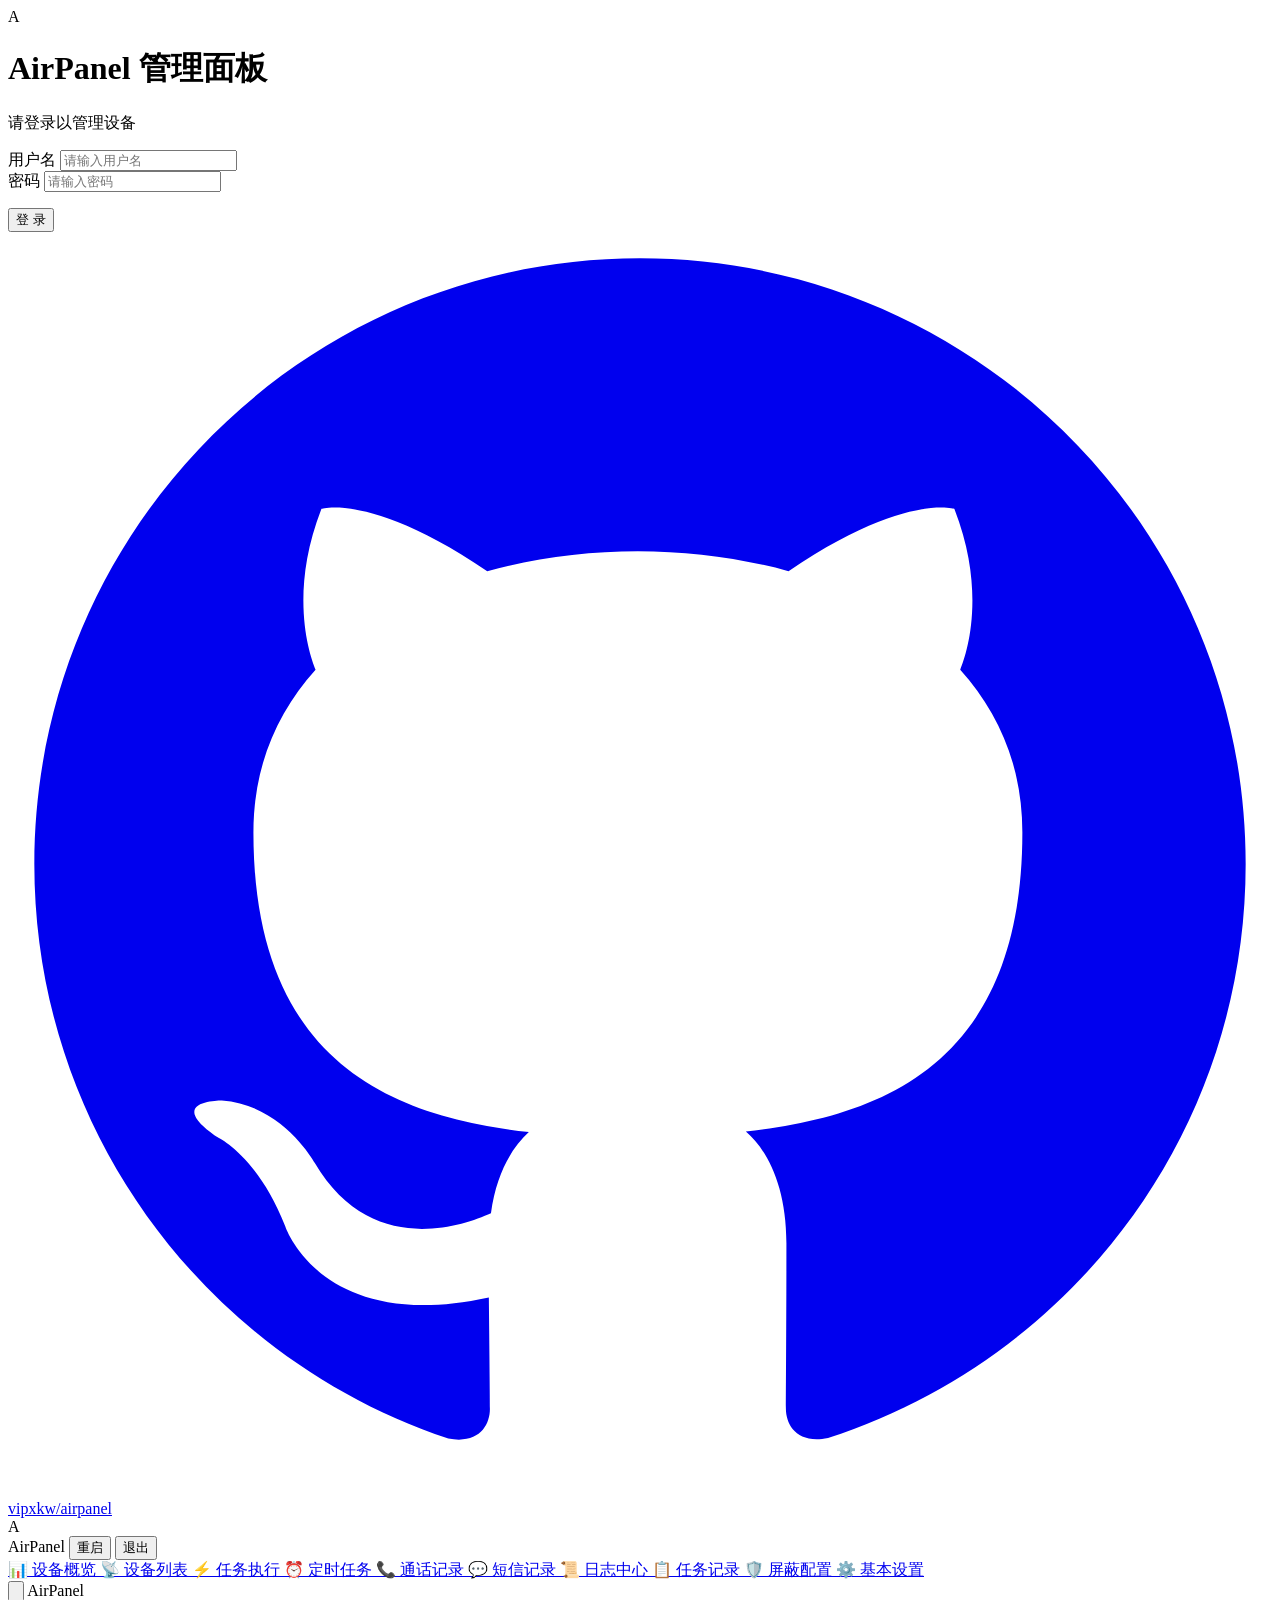
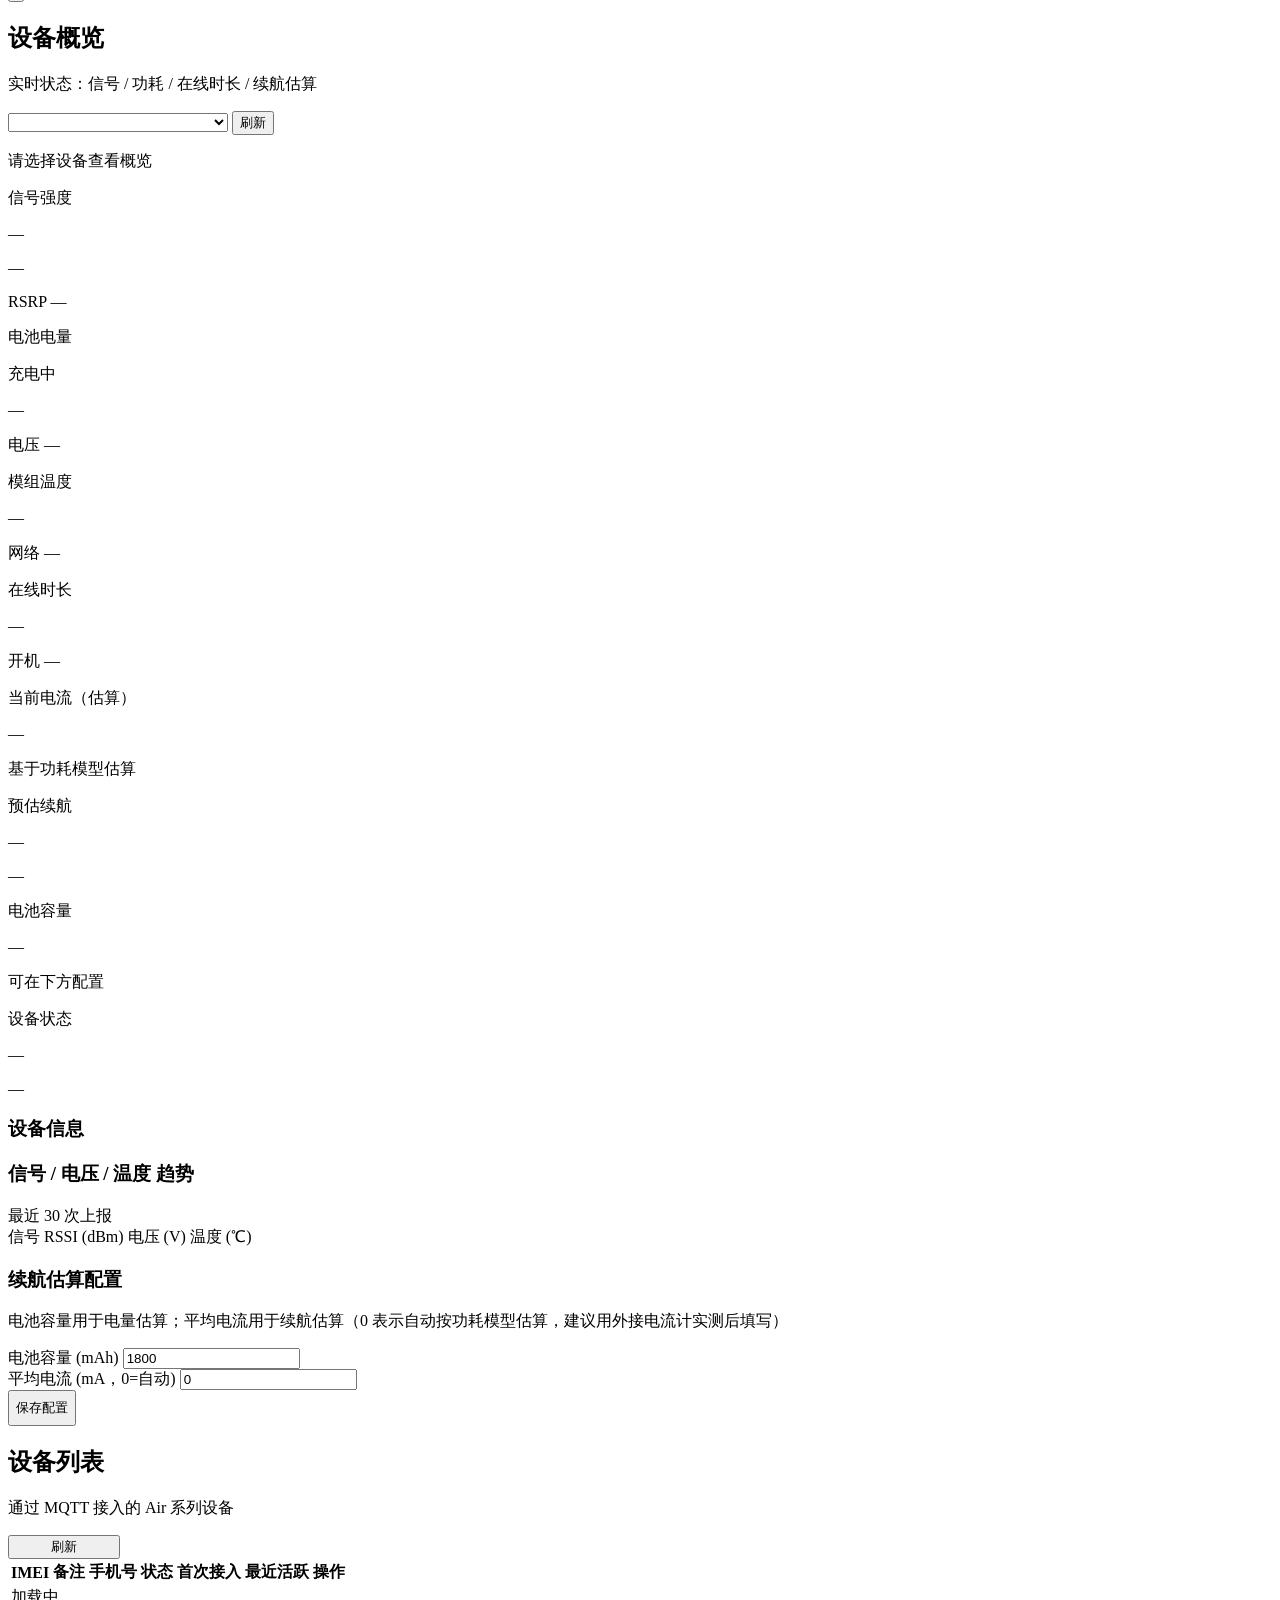
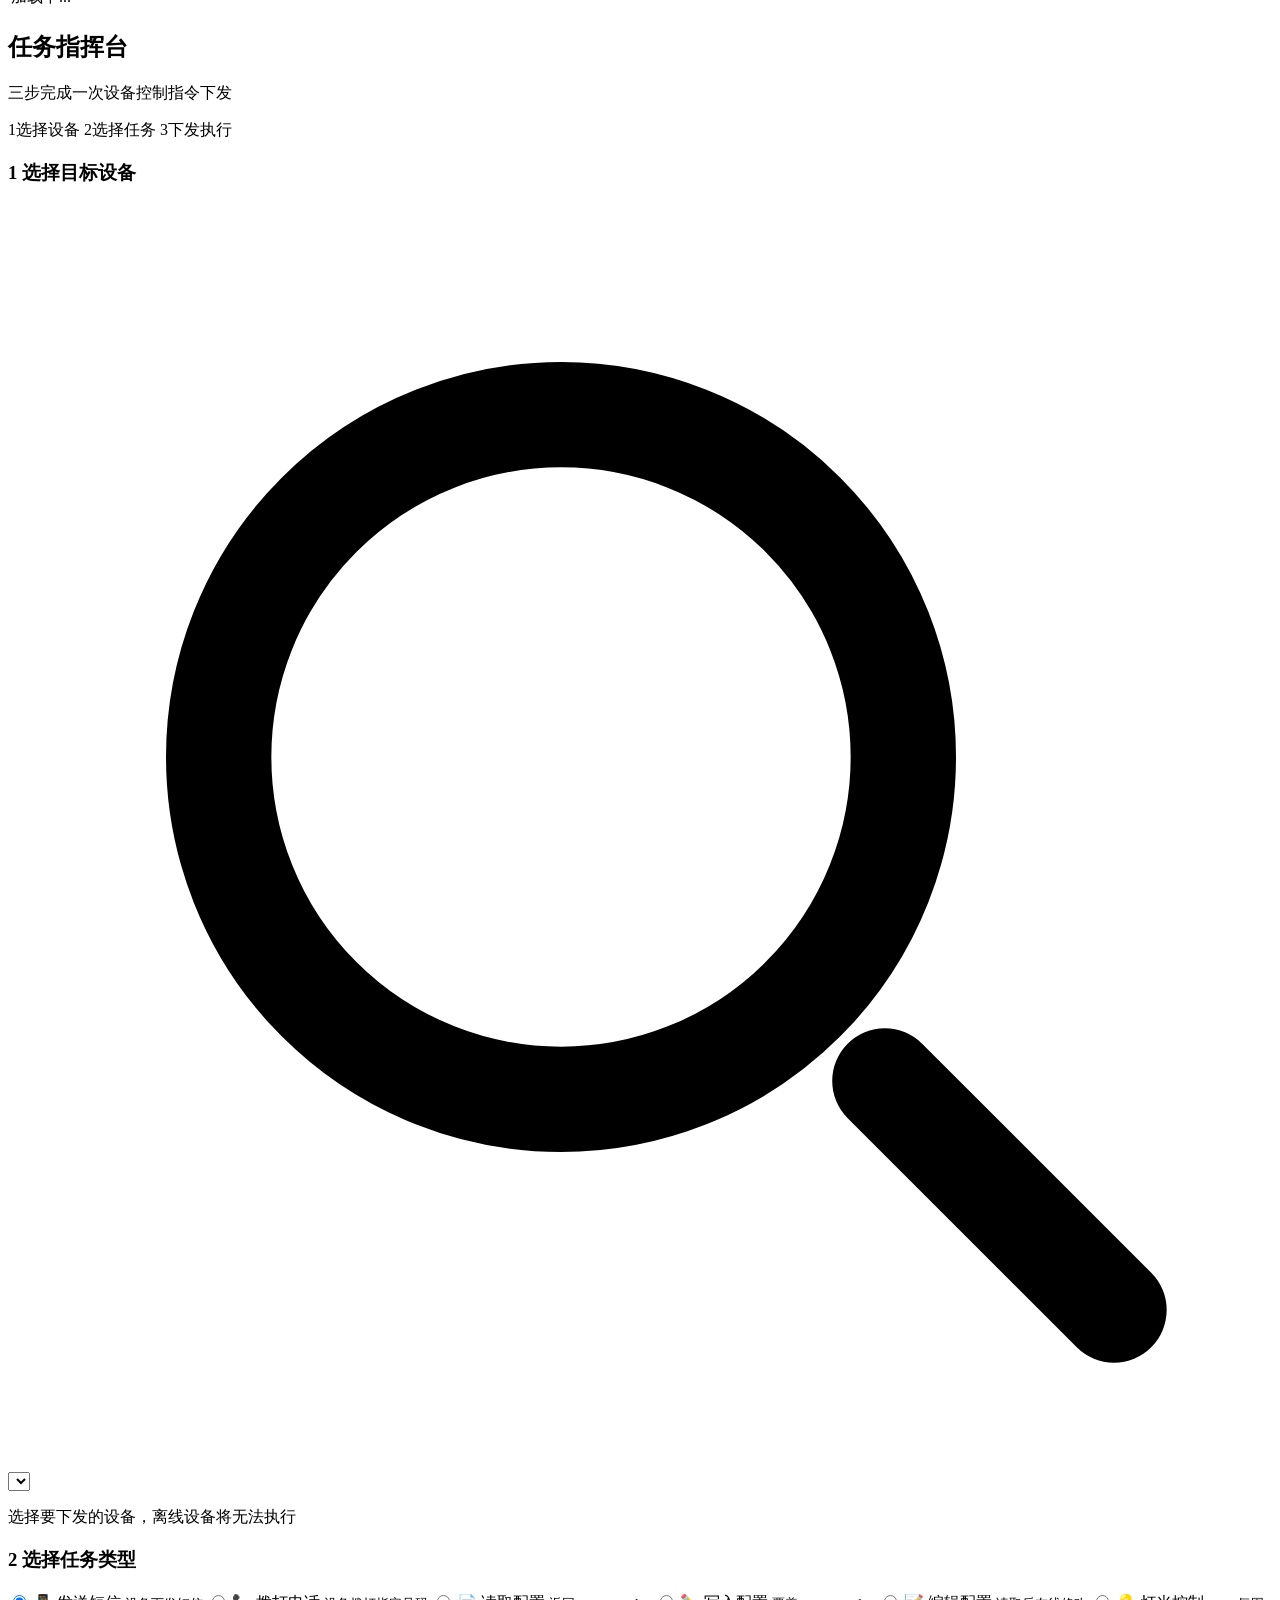
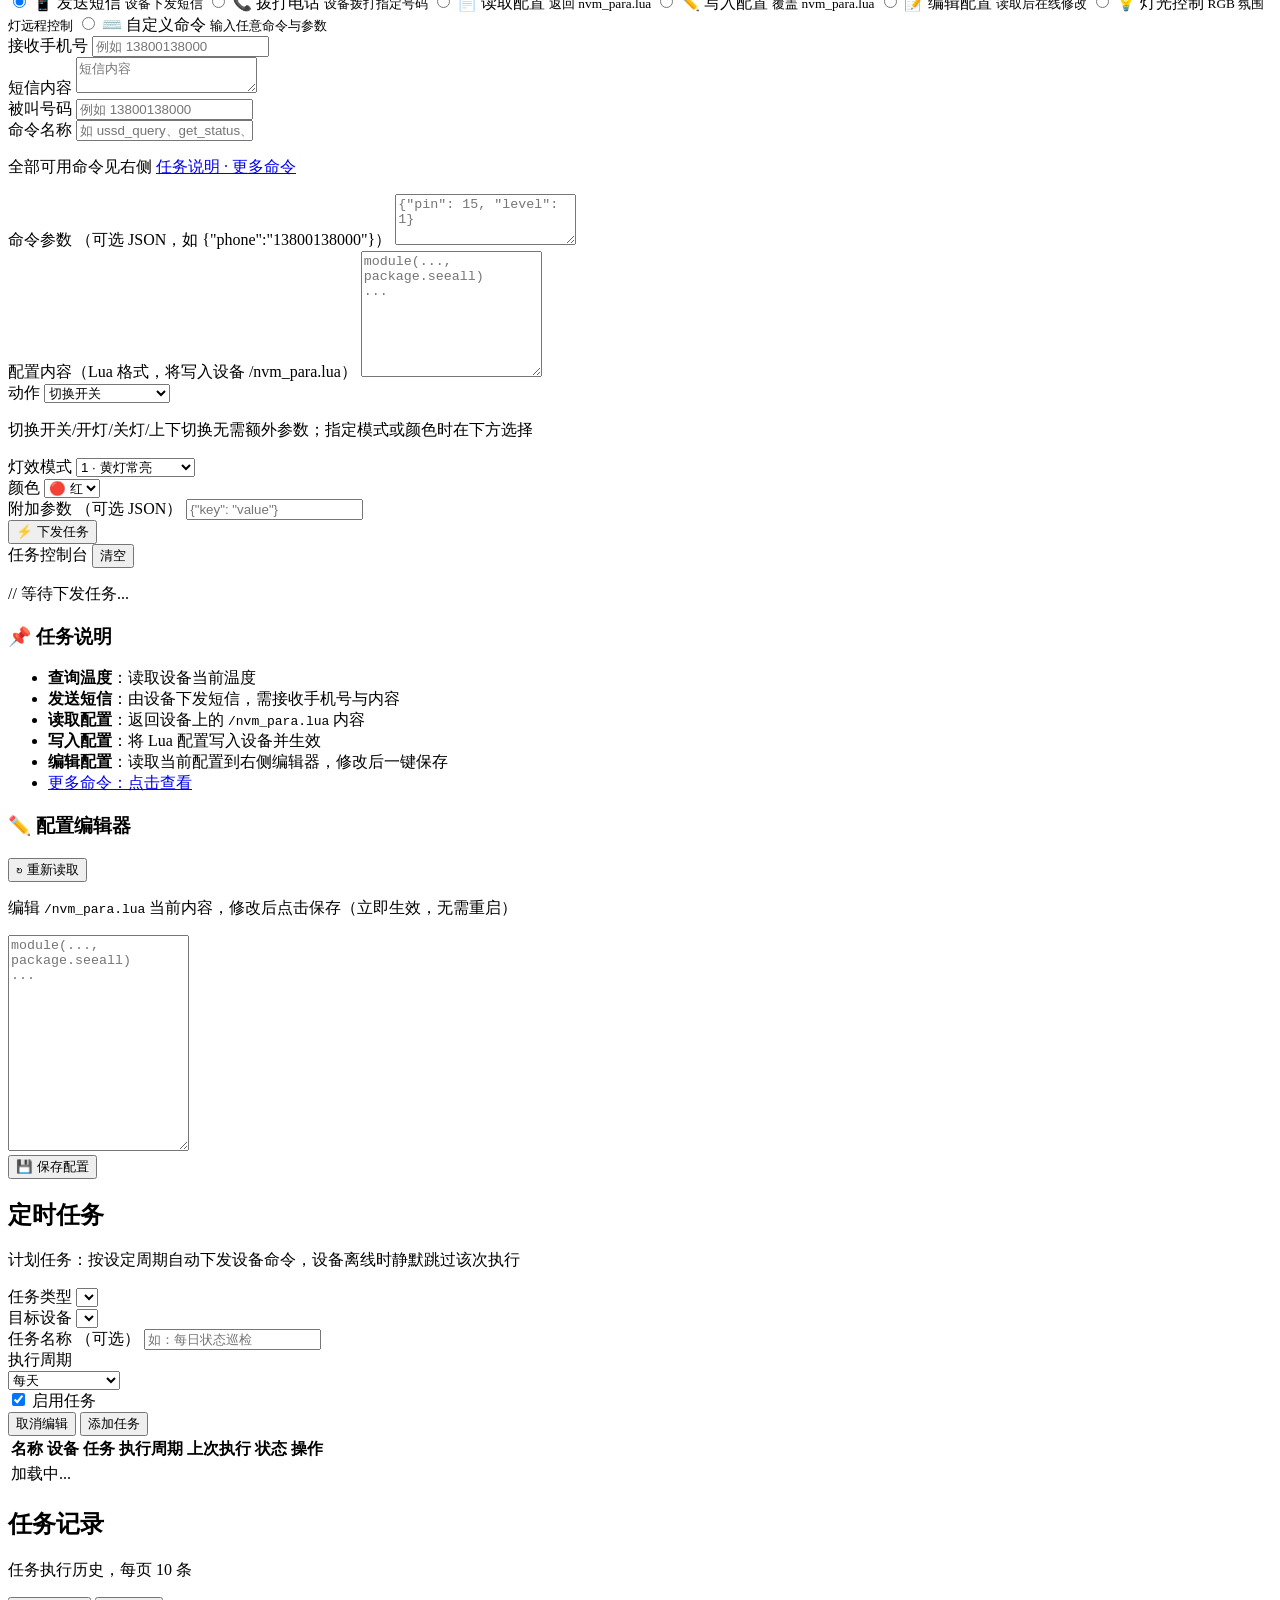
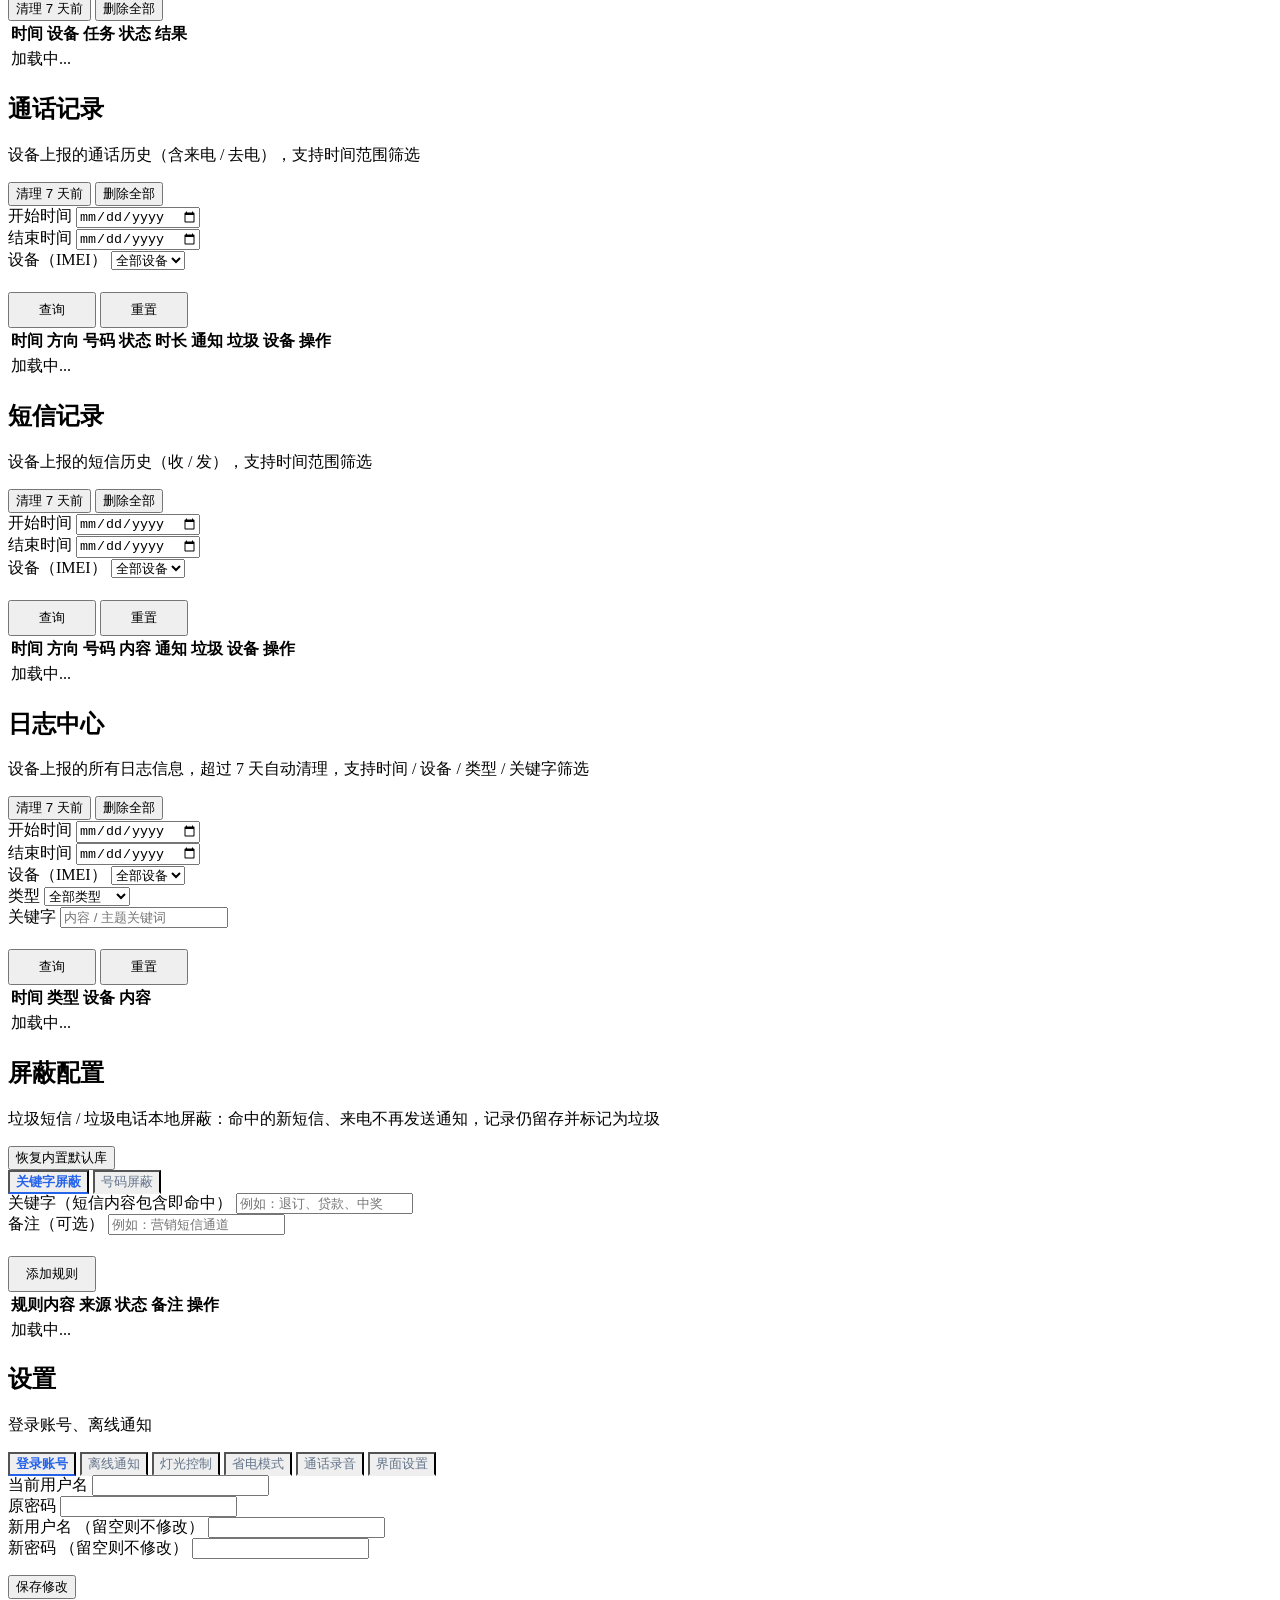
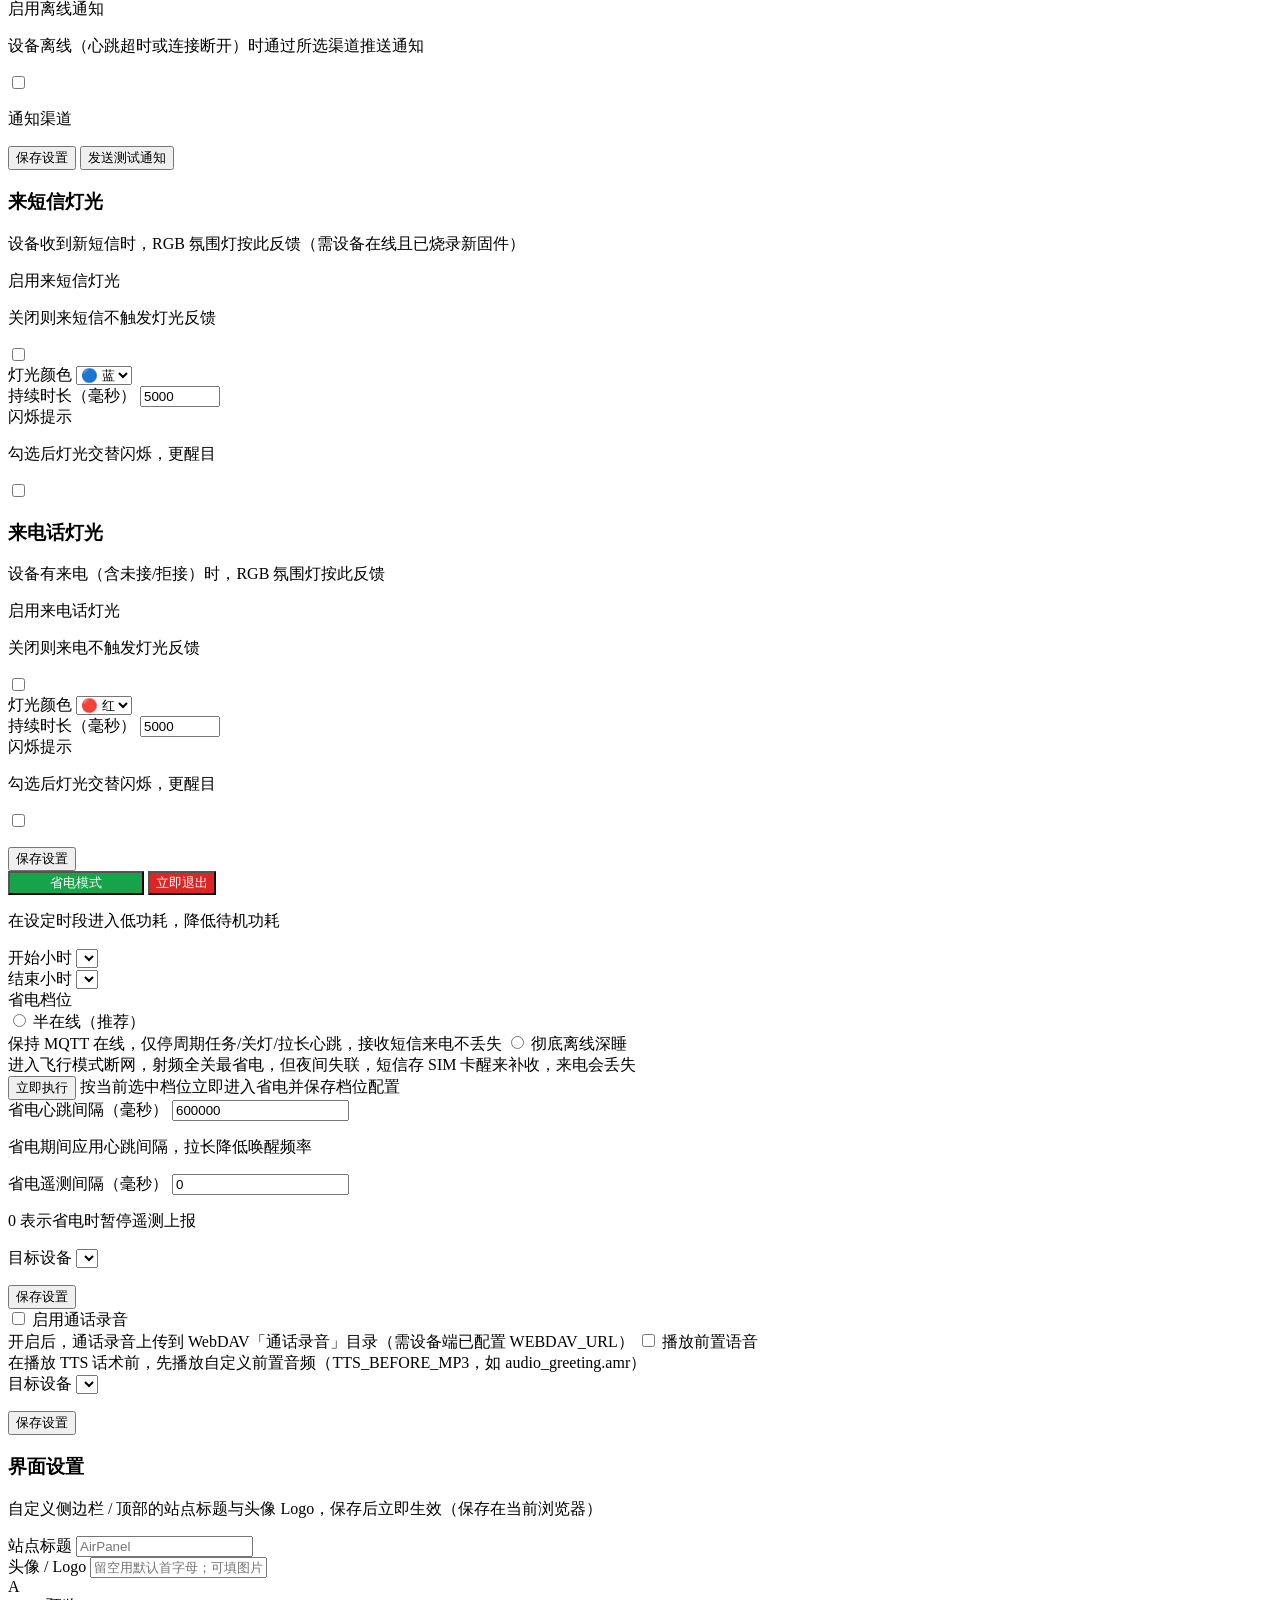
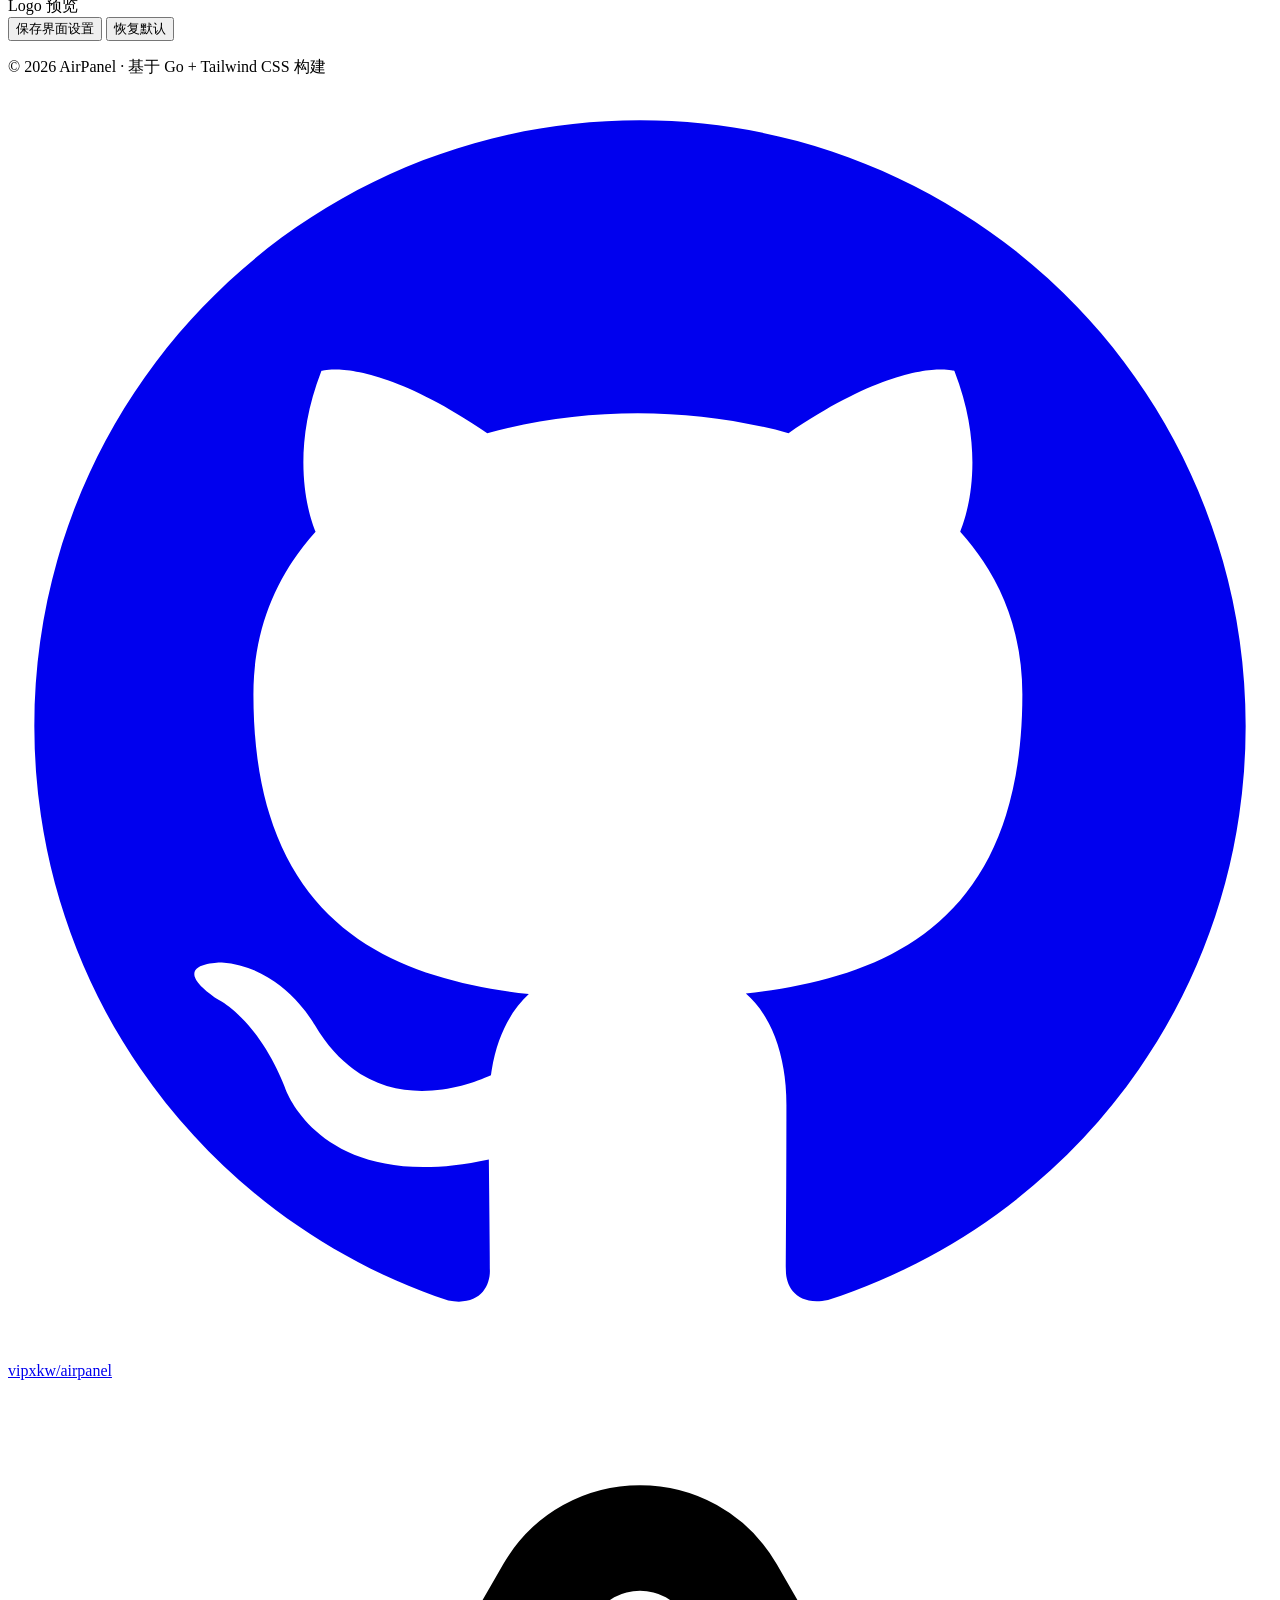
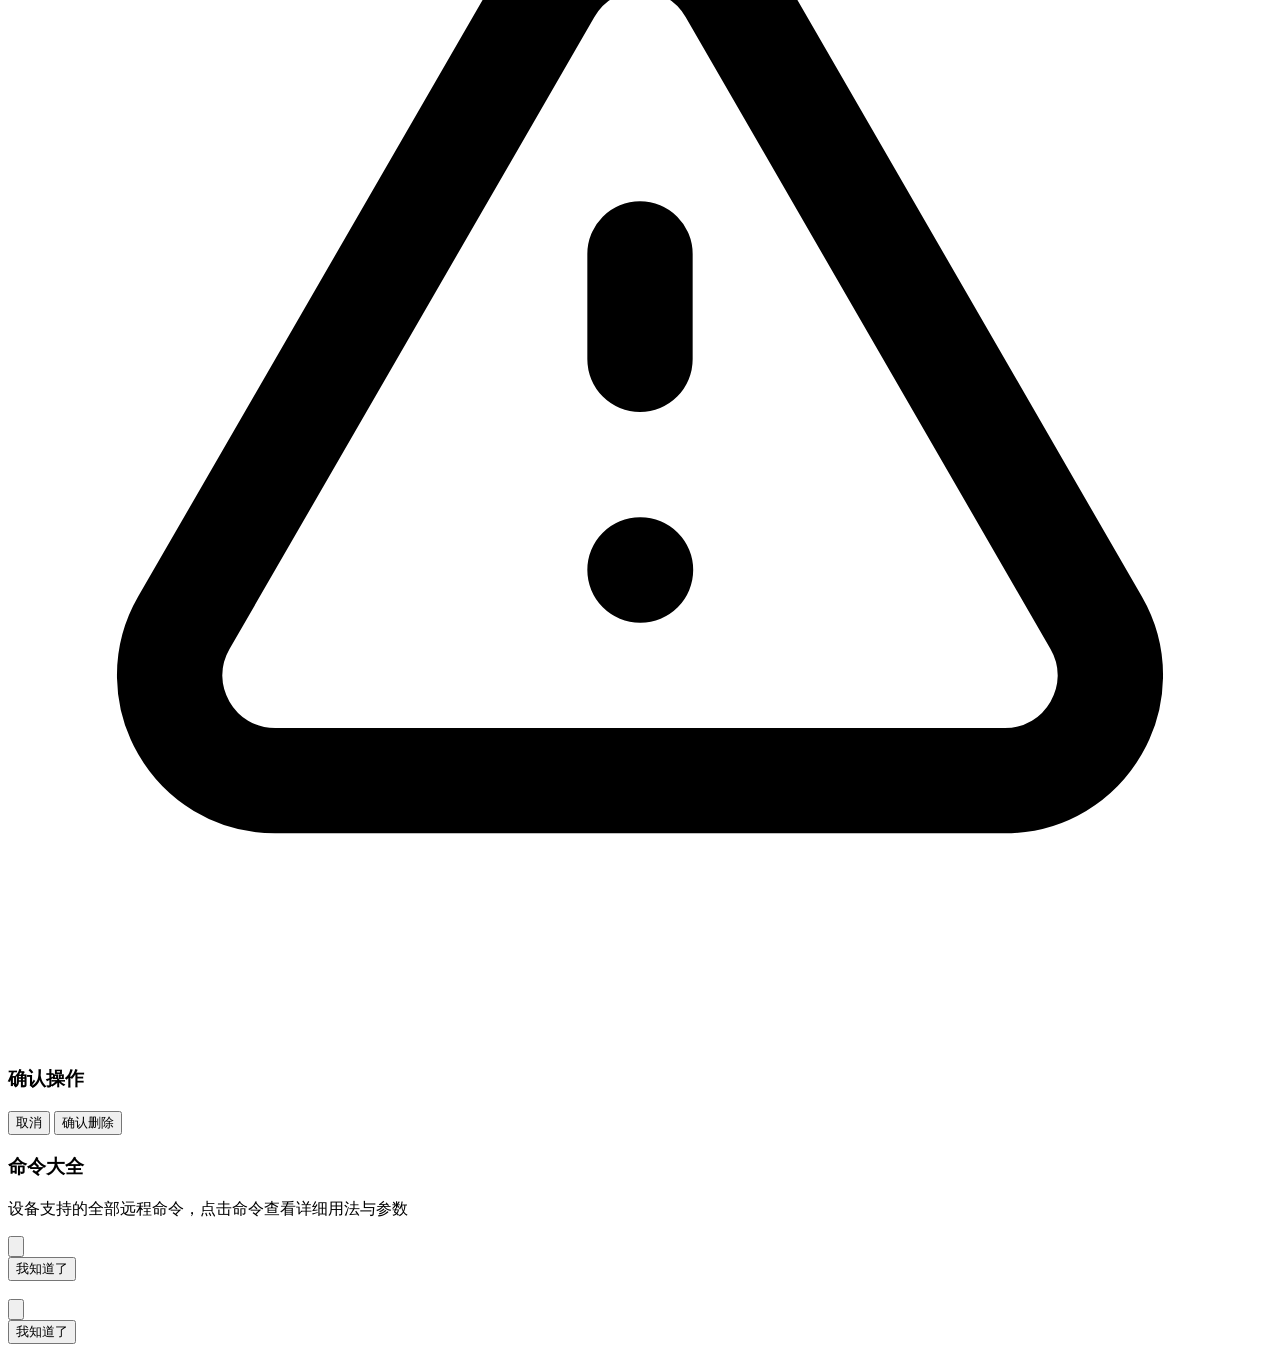
==== server-go/static/index.html @ 83829b22 "通话录音:WebDAV上传目录改中文'通话录音',文件名=手机号_年月日时分秒;新增TTS_BEFORE_ENABLE开关控制前置语音;Web通话录音tab改双勾选样式(启用录音/播放前置语音)" ====
<!doctype html>
<html lang="zh-CN">
<head>
  <meta charset="utf-8">
  <meta name="viewport" content="width=device-width, initial-scale=1, viewport-fit=cover">
  <title>AirPanel 管理面板</title>
  <meta name="description" content="Air724UG 设备管理面板：通话记录、短信记录、任务调度与屏蔽配置">
  <!-- PWA / iOS 添加到桌面 -->
  <meta name="theme-color" content="#4f46e5">
  <meta name="mobile-web-app-capable" content="yes">
  <meta name="apple-mobile-web-app-capable" content="yes">
  <meta name="apple-mobile-web-app-status-bar-style" content="black-translucent">
  <meta name="apple-mobile-web-app-title" content="AirPanel">
  <meta name="format-detection" content="telephone=no">
  <link rel="manifest" href="/manifest.webmanifest">
  <link rel="apple-touch-icon" href="/icons/apple-touch-icon.png">
  <link rel="icon" type="image/png" href="/icons/favicon.png">
  <link rel="stylesheet" href="/css/style.css?v=20261012a">
</head>
<body class="bg-slate-100 text-slate-900 min-h-screen" style="padding-top:env(safe-area-inset-top);padding-bottom:env(safe-area-inset-bottom)">

  <!-- ===================== 登录视图 ===================== -->
  <div id="login-view" class="hidden min-h-screen flex flex-col items-center justify-center p-4">
    <div class="w-full max-w-sm">
      <div class="card p-8">
        <div class="flex flex-col items-center mb-8">
          <div class="w-14 h-14 rounded-2xl bg-gradient-to-br from-blue-500 to-indigo-600 flex items-center justify-center text-white text-2xl font-bold shadow-lg mb-4">A</div>
          <h1 class="text-xl font-semibold text-slate-900">AirPanel 管理面板</h1>
          <p class="text-sm text-slate-500 mt-1">请登录以管理设备</p>
        </div>
        <form id="login-form" class="space-y-4">
          <div>
            <label class="label" for="login-username">用户名</label>
            <input id="login-username" type="text" class="input" placeholder="请输入用户名" autocomplete="username" required>
          </div>
          <div>
            <label class="label" for="login-password">密码</label>
            <input id="login-password" type="password" class="input" placeholder="请输入密码" autocomplete="current-password" required>
          </div>
          <p id="login-error" class="hidden text-sm text-red-600"></p>
          <button type="submit" id="login-btn" class="btn btn-primary w-full">登 录</button>
        </form>
      </div>
    </div>
    <footer class="mt-8 text-center">
      <a href="https://github.com/vipxkw/airpanel" target="_blank" rel="noopener"
         class="inline-flex items-center gap-1.5 text-sm text-slate-500 hover:text-slate-800 transition-colors">
        <svg class="w-4 h-4" viewBox="0 0 24 24" fill="currentColor" aria-hidden="true"><path fill-rule="evenodd" clip-rule="evenodd" d="M12 .5C5.65.5.5 5.65.5 12c0 5.08 3.29 9.39 7.86 10.91.58.11.79-.25.79-.56 0-.27-.01-1.17-.02-2.12-3.2.7-3.87-1.36-3.87-1.36-.52-1.33-1.28-1.68-1.28-1.68-1.04-.71.08-.7.08-.7 1.15.08 1.76 1.18 1.76 1.18 1.03 1.76 2.7 1.25 3.35.96.1-.75.4-1.25.72-1.54-2.55-.29-5.23-1.28-5.23-5.69 0-1.26.45-2.28 1.18-3.09-.12-.29-.51-1.46.11-3.05 0 0 .96-.31 3.15 1.18.91-.25 1.89-.38 2.86-.38.97 0 1.95.13 2.86.38 2.19-1.49 3.15-1.18 3.15-1.18.62 1.59.23 2.76.11 3.05.73.81 1.18 1.83 1.18 3.09 0 4.42-2.69 5.39-5.25 5.68.41.35.77 1.05.77 2.12 0 1.53-.01 2.76-.01 3.14 0 .31.21.68.8.56C20.23 21.38 23.5 17.08 23.5 12 23.5 5.65 18.35.5 12 .5z"/></svg>
        <span>vipxkw/airpanel</span>
      </a>
    </footer>
  </div>

  <!-- ===================== 主视图 ===================== -->
  <div id="main-view" class="hidden">
    <div class="min-h-screen md:flex">
      <!-- 移动端侧边栏遮罩 -->
      <div id="sidebar-overlay" class="fixed inset-0 z-30 bg-slate-900/50 backdrop-blur-sm hidden md:hidden"></div>

      <!-- 侧边栏（桌面常驻，移动端抽屉式） -->
      <aside id="sidebar" class="fixed inset-y-0 left-0 z-40 w-64 shrink-0 -translate-x-full bg-slate-900 text-slate-300 flex flex-col transition-transform duration-300 ease-in-out md:static md:translate-x-0 md:h-screen">
        <div class="h-16 flex items-center gap-2.5 px-5 border-b border-slate-800">
          <div id="brand-logo" class="w-8 h-8 rounded-lg bg-gradient-to-br from-blue-500 to-indigo-600 flex items-center justify-center text-white text-sm font-bold shrink-0">A</div>
          <span id="brand-title" class="font-semibold text-white truncate">AirPanel</span>
          <span class="ml-auto flex items-center gap-3 shrink-0">
            <button id="restart-btn" class="text-xs text-slate-400 hover:text-emerald-400 shrink-0" title="重启服务端">重启</button>
            <button id="logout-btn" class="text-xs text-slate-400 hover:text-white shrink-0" title="退出登录">退出</button>
          </span>
        </div>
        <nav class="flex-1 py-4 px-3 space-y-1">
          <a href="#" data-nav="overview" class="nav-item flex items-center gap-3 rounded-lg px-3 py-2.5 text-sm font-medium hover:bg-slate-800 hover:text-white">
            <span class="text-base">📊</span> 设备概览
          </a>
          <a href="#" data-nav="devices" class="nav-item flex items-center gap-3 rounded-lg px-3 py-2.5 text-sm font-medium hover:bg-slate-800 hover:text-white">
            <span class="text-base">📡</span> 设备列表
          </a>
          <a href="#" data-nav="tasks" class="nav-item flex items-center gap-3 rounded-lg px-3 py-2.5 text-sm font-medium hover:bg-slate-800 hover:text-white">
            <span class="text-base">⚡</span> 任务执行
          </a>
          <a href="#" data-nav="schedules" class="nav-item flex items-center gap-3 rounded-lg px-3 py-2.5 text-sm font-medium hover:bg-slate-800 hover:text-white">
            <span class="text-base">⏰</span> 定时任务
          </a>
          <a href="#" data-nav="calls" class="nav-item flex items-center gap-3 rounded-lg px-3 py-2.5 text-sm font-medium hover:bg-slate-800 hover:text-white">
            <span class="text-base">📞</span> 通话记录
          </a>
          <a href="#" data-nav="sms" class="nav-item flex items-center gap-3 rounded-lg px-3 py-2.5 text-sm font-medium hover:bg-slate-800 hover:text-white">
            <span class="text-base">💬</span> 短信记录
          </a>
          <a href="#" data-nav="logcenter" class="nav-item flex items-center gap-3 rounded-lg px-3 py-2.5 text-sm font-medium hover:bg-slate-800 hover:text-white">
            <span class="text-base">📜</span> 日志中心
          </a>
          <a href="#" data-nav="logs" class="nav-item flex items-center gap-3 rounded-lg px-3 py-2.5 text-sm font-medium hover:bg-slate-800 hover:text-white">
            <span class="text-base">📋</span> 任务记录
          </a>
          <a href="#" data-nav="block" class="nav-item flex items-center gap-3 rounded-lg px-3 py-2.5 text-sm font-medium hover:bg-slate-800 hover:text-white">
            <span class="text-base">🛡️</span> 屏蔽配置
          </a>
          <a href="#" data-nav="settings" class="nav-item flex items-center gap-3 rounded-lg px-3 py-2.5 text-sm font-medium hover:bg-slate-800 hover:text-white">
            <span class="text-base">⚙️</span> 基本设置
          </a>
        </nav>
      </aside>

      <!-- 内容区 -->
      <div class="flex-1 min-w-0 flex flex-col">

        <!-- 移动端顶栏 -->
        <header class="md:hidden sticky top-0 z-20 flex items-center gap-3 h-14 px-4 bg-slate-900 text-white border-b border-slate-800">
          <button id="menu-btn" class="w-9 h-9 -ml-2 inline-flex items-center justify-center rounded-lg text-slate-300 hover:bg-slate-800 active:scale-95 transition" aria-label="打开菜单">
            <svg xmlns="http://www.w3.org/2000/svg" class="w-5 h-5" fill="none" viewBox="0 0 24 24" stroke="currentColor" stroke-width="2"><path stroke-linecap="round" stroke-linejoin="round" d="M4 6h16M4 12h16M4 18h16"/></svg>
          </button>
          <span class="font-semibold truncate" id="m-brand-title">AirPanel</span>
          <span class="ml-auto text-xs text-slate-400" id="m-user-name"></span>
        </header>

        <main class="flex-1 p-4 sm:p-6 lg:p-8 overflow-auto">

        <!-- 设备概览 -->
        <section id="page-overview" class="page hidden">
          <div class="flex flex-wrap items-center justify-between gap-3 mb-4 sm:mb-6">
            <div>
              <h2 class="text-lg sm:text-xl font-semibold text-slate-900">设备概览</h2>
              <p class="text-sm text-slate-500 mt-0.5">实时状态：信号 / 功耗 / 在线时长 / 续航估算</p>
            </div>
            <div class="flex items-center gap-3">
              <select id="overview-device" class="input" style="min-width:220px; width:auto"></select>
              <button id="overview-refresh" class="btn btn-ghost" style="white-space:nowrap">刷新</button>
            </div>
          </div>

          <div id="overview-empty" class="card hidden">
            <p class="px-5 py-10 text-center text-slate-400" id="overview-empty-text">请选择设备查看概览</p>
          </div>

          <div id="overview-body" class="hidden">
            <!-- 主指标卡片 -->
            <div class="grid grid-cols-2 md:grid-cols-4 gap-3 mb-4">
              <div class="card p-4">
                <div class="flex items-center justify-between">
                  <p class="text-xs text-slate-400 font-medium">信号强度</p>
                  <span id="ov-csq-badge" class="badge-online">—</span>
                </div>
                <p class="mt-2 text-2xl font-semibold text-slate-900" id="ov-rssi">—</p>
                <p class="text-xs text-slate-400 mt-1" id="ov-rsrp">RSRP —</p>
              </div>
              <div class="card p-4">
                <div class="flex items-center justify-between">
                  <p class="text-xs text-slate-400 font-medium">电池电量</p>
                  <span id="ov-charge-badge" class="badge-online hidden">充电中</span>
                </div>
                <p class="mt-2 text-2xl font-semibold text-slate-900" id="ov-battery-pct">—</p>
                <p class="text-xs text-slate-400 mt-1" id="ov-voltage">电压 —</p>
              </div>
              <div class="card p-4">
                <p class="text-xs text-slate-400 font-medium">模组温度</p>
                <p class="mt-2 text-2xl font-semibold text-slate-900" id="ov-temp">—</p>
                <p class="text-xs text-slate-400 mt-1" id="ov-net">网络 —</p>
              </div>
              <div class="card p-4">
                <p class="text-xs text-slate-400 font-medium">在线时长</p>
                <p class="mt-2 text-2xl font-semibold text-slate-900" id="ov-online">—</p>
                <p class="text-xs text-slate-400 mt-1" id="ov-uptime">开机 —</p>
              </div>
            </div>

            <!-- 次指标：功耗与续航 -->
            <div class="grid grid-cols-2 md:grid-cols-4 gap-3 mb-4">
              <div class="card p-4">
                <p class="text-xs text-slate-400 font-medium">当前电流（估算）</p>
                <p class="mt-2 text-xl font-semibold text-slate-900" id="ov-current">—</p>
                <p class="text-xs text-slate-400 mt-1" id="ov-current-note">基于功耗模型估算</p>
              </div>
              <div class="card p-4">
                <p class="text-xs text-slate-400 font-medium">预估续航</p>
                <p class="mt-2 text-xl font-semibold text-slate-900" id="ov-esthours">—</p>
                <p class="text-xs text-slate-400 mt-1" id="ov-esthours-note">—</p>
              </div>
              <div class="card p-4">
                <p class="text-xs text-slate-400 font-medium">电池容量</p>
                <p class="mt-2 text-xl font-semibold text-slate-900" id="ov-mah">—</p>
                <p class="text-xs text-slate-400 mt-1">可在下方配置</p>
              </div>
              <div class="card p-4">
                <p class="text-xs text-slate-400 font-medium">设备状态</p>
                <p class="mt-2 text-xl font-semibold text-slate-900" id="ov-status">—</p>
                <p class="text-xs text-slate-400 mt-1" id="ov-status-note">—</p>
              </div>
            </div>

            <!-- 设备信息 + 趋势图 并列 -->
            <div class="ov-grid">
              <!-- 设备信息网格 -->
              <div class="card">
                <div class="px-5 py-4 border-b border-slate-100">
                  <h3 class="text-sm font-semibold text-slate-900">设备信息</h3>
                </div>
                <div class="grid grid-cols-2 gap-x-6 gap-y-4 p-5 text-sm" id="ov-info-grid"></div>
              </div>

              <!-- 趋势图 -->
              <div class="card">
                <div class="flex items-center justify-between px-5 py-4 border-b border-slate-100">
                  <h3 class="text-sm font-semibold text-slate-900">信号 / 电压 / 温度 趋势</h3>
                  <span class="text-xs text-slate-400">最近 30 次上报</span>
                </div>
                <div id="overview-chart" class="p-4 overflow-x-auto"></div>
                <div class="flex items-center gap-4 px-5 pb-4 text-xs text-slate-500">
                  <span class="inline-flex items-center gap-1.5"><span class="w-2.5 h-2.5 rounded-sm" style="background:#3b82f6"></span>信号 RSSI (dBm)</span>
                  <span class="inline-flex items-center gap-1.5"><span class="w-2.5 h-2.5 rounded-sm" style="background:#22c55e"></span>电压 (V)</span>
                  <span class="inline-flex items-center gap-1.5"><span class="w-2.5 h-2.5 rounded-sm" style="background:#f97316"></span>温度 (℃)</span>
                </div>
              </div>
            </div>

            <!-- 续航估算配置 -->
            <div class="card p-5">
              <h3 class="text-sm font-semibold text-slate-900 mb-1">续航估算配置</h3>
              <p class="text-xs text-slate-400 mb-4">电池容量用于电量估算；平均电流用于续航估算（0 表示自动按功耗模型估算，建议用外接电流计实测后填写）</p>
              <div class="grid grid-cols-1 sm:grid-cols-3 gap-4 items-end">
                <div>
                  <label class="label" for="ov-battery-mah">电池容量 (mAh)</label>
                  <input id="ov-battery-mah" type="number" min="100" step="50" value="1800" class="input">
                </div>
                <div>
                  <label class="label" for="ov-current-ma">平均电流 (mA，0=自动)</label>
                  <input id="ov-current-ma" type="number" min="0" step="1" value="0" class="input">
                </div>
                <div>
                  <button id="ov-save-config" class="btn btn-primary" style="height:36px">保存配置</button>
                </div>
              </div>
            </div>
          </div>
        </section>

        <!-- 设备列表 -->
        <section id="page-devices" class="page">
          <div class="flex items-center justify-between mb-4 sm:mb-6">
            <div>
              <h2 class="text-lg sm:text-xl font-semibold text-slate-900">设备列表</h2>
              <p class="text-sm text-slate-500 mt-0.5">通过 MQTT 接入的 Air 系列设备</p>
            </div>
            <div class="flex items-center gap-3">
              <span id="refresh-devices-time" class="text-xs text-slate-400" style="color:#94a3b8; min-width:112px; text-align:right; white-space:nowrap"></span>
              <button id="refresh-devices" class="btn btn-ghost" style="min-width:112px; white-space:nowrap">刷新</button>
            </div>
          </div>
          <div class="card overflow-hidden">
            <div class="overflow-x-auto">
              <table class="w-full text-sm">
                <thead>
                  <tr class="bg-slate-50 text-left text-xs font-medium text-slate-500 uppercase">
                    <th class="px-4 py-3">IMEI</th>
                    <th class="px-4 py-3">备注</th>
                    <th class="px-4 py-3">手机号</th>
                    <th class="px-4 py-3">状态</th>
                    <th class="px-4 py-3">首次接入</th>
                    <th class="px-4 py-3">最近活跃</th>
                    <th class="px-4 py-3 text-right">操作</th>
                  </tr>
                </thead>
                <tbody id="devices-tbody" class="divide-y divide-slate-100">
                  <tr><td colspan="7" class="px-4 py-10 text-center text-slate-400">加载中...</td></tr>
                </tbody>
              </table>
            </div>
          </div>
        </section>

        <!-- 任务执行（指挥台） -->
        <section id="page-tasks" class="page hidden">
          <div class="mb-5">
            <h2 class="text-lg sm:text-xl font-semibold text-slate-900">任务指挥台</h2>
            <p class="text-sm text-slate-500 mt-0.5">三步完成一次设备控制指令下发</p>
          </div>

          <!-- 步骤指示器 -->
          <div class="flex items-center gap-2.5 mb-6 text-xs font-medium">
            <span class="step-chip" data-step="1"><span class="step-num">1</span>选择设备</span>
            <span class="step-line"></span>
            <span class="step-chip" data-step="2"><span class="step-num">2</span>选择任务</span>
            <span class="step-line"></span>
            <span class="step-chip" data-step="3"><span class="step-num">3</span>下发执行</span>
          </div>

          <div class="grid gap-5 lg:grid-cols-5">
            <!-- 左：任务配置 -->
            <div class="lg:col-span-3 space-y-5">
              <form id="task-form" class="space-y-5">
                <!-- Step 1 设备 -->
                <div class="card p-5 sm:p-6">
                  <div class="flex items-center justify-between mb-4">
                    <h3 class="font-semibold text-slate-900 flex items-center gap-2">
                      <span class="flex items-center justify-center w-6 h-6 rounded-full bg-blue-600 text-white text-xs font-bold shadow-sm">1</span>
                      选择目标设备
                    </h3>
                    <span class="text-xs text-slate-400" id="task-device-count"></span>
                  </div>
                  <div class="relative">
                    <svg class="absolute left-3 top-1/2 -translate-y-1/2 w-4 h-4 text-slate-400" xmlns="http://www.w3.org/2000/svg" fill="none" viewBox="0 0 24 24" stroke="currentColor" stroke-width="2"><path stroke-linecap="round" stroke-linejoin="round" d="M21 21l-4.35-4.35M17 10.5a6.5 6.5 0 11-13 0 6.5 6.5 0 0113 0z"/></svg>
                    <select id="task-imei" class="input !pl-9" required></select>
                  </div>
                  <p class="text-xs text-slate-400 mt-2">选择要下发的设备，离线设备将无法执行</p>
                </div>

                <!-- Step 2 任务类型 -->
                <div class="card p-5 sm:p-6">
                  <h3 class="font-semibold text-slate-900 flex items-center gap-2 mb-4">
                    <span class="flex items-center justify-center w-6 h-6 rounded-full bg-blue-600 text-white text-xs font-bold shadow-sm">2</span>
                    选择任务类型
                  </h3>
                  <div class="grid grid-cols-2 sm:grid-cols-4 gap-3" id="task-type-grid">
                    <label class="task-card">
                      <input type="radio" name="task-type" value="send_sms" checked class="task-radio">
                      <span class="task-card-inner">
                        <span class="text-2xl">📱</span>
                        <span class="task-card-title">发送短信</span>
                        <small>设备下发短信</small>
                      </span>
                    </label>
                    <label class="task-card">
                      <input type="radio" name="task-type" value="dial_call" class="task-radio">
                      <span class="task-card-inner">
                        <span class="text-2xl">📞</span>
                        <span class="task-card-title">拨打电话</span>
                        <small>设备拨打指定号码</small>
                      </span>
                    </label>
                    <label class="task-card">
                      <input type="radio" name="task-type" value="get_config" class="task-radio">
                      <span class="task-card-inner">
                        <span class="text-2xl">📄</span>
                        <span class="task-card-title">读取配置</span>
                        <small>返回 nvm_para.lua</small>
                      </span>
                    </label>
                    <label class="task-card">
                      <input type="radio" name="task-type" value="set_config" class="task-radio">
                      <span class="task-card-inner">
                        <span class="text-2xl">✏️</span>
                        <span class="task-card-title">写入配置</span>
                        <small>覆盖 nvm_para.lua</small>
                      </span>
                    </label>
                    <label class="task-card">
                      <input type="radio" name="task-type" value="edit_config" class="task-radio">
                      <span class="task-card-inner">
                        <span class="text-2xl">📝</span>
                        <span class="task-card-title">编辑配置</span>
                        <small>读取后在线修改</small>
                      </span>
                    </label>
                    <label class="task-card">
                      <input type="radio" name="task-type" value="set_led" class="task-radio">
                      <span class="task-card-inner">
                        <span class="text-2xl">💡</span>
                        <span class="task-card-title">灯光控制</span>
                        <small>RGB 氛围灯远程控制</small>
                      </span>
                    </label>
                    <label class="task-card">
                      <input type="radio" name="task-type" value="__custom__" class="task-radio">
                      <span class="task-card-inner">
                        <span class="text-2xl">⌨️</span>
                        <span class="task-card-title">自定义命令</span>
                        <small>输入任意命令与参数</small>
                      </span>
                    </label>
                  </div>

                  <!-- 发送短信参数 -->
                  <div id="params-send_sms" class="hidden mt-5 space-y-4 border-t border-slate-100 pt-5">
                    <div>
                      <label class="label" for="task-rcv-phone">接收手机号</label>
                      <input id="task-rcv-phone" type="text" class="input" placeholder="例如 13800138000">
                    </div>
                    <div>
                      <label class="label" for="task-content">短信内容</label>
                      <textarea id="task-content" rows="2" class="input" placeholder="短信内容"></textarea>
                    </div>
                  </div>

                  <!-- 拨打电话参数 -->
                  <div id="params-dial_call" class="hidden mt-5 space-y-4 border-t border-slate-100 pt-5">
                    <div>
                      <label class="label" for="task-call-phone">被叫号码</label>
                      <input id="task-call-phone" type="text" class="input" placeholder="例如 13800138000">
                    </div>
                  </div>

                  <!-- 自定义命令参数 -->
                  <div id="params-__custom__" class="hidden mt-5 space-y-4 border-t border-slate-100 pt-5">
                    <div>
                      <label class="label" for="task-custom-cmd">命令名称</label>
                      <input id="task-custom-cmd" type="text" class="input font-mono text-xs" placeholder="如 ussd_query、get_status、set_gpio">
                      <p class="text-xs text-slate-400 mt-1.5">全部可用命令见右侧 <a href="javascript:void(0)" id="task-custom-help" class="text-blue-600 underline decoration-blue-300">任务说明 · 更多命令</a></p>
                    </div>
                    <div>
                      <label class="label" for="task-custom-params">命令参数 <span class="text-slate-400 font-normal">（可选 JSON，如 {"phone":"13800138000"}）</span></label>
                      <textarea id="task-custom-params" rows="3" class="input font-mono text-xs" placeholder='{"pin": 15, "level": 1}'></textarea>
                    </div>
                  </div>

                  <!-- 写入配置参数 -->
                  <div id="params-set_config" class="hidden mt-5 space-y-4 border-t border-slate-100 pt-5">
                    <div>
                      <label class="label" for="task-config-text">配置内容（Lua 格式，将写入设备 /nvm_para.lua）</label>
                      <textarea id="task-config-text" rows="8" class="input font-mono text-xs" placeholder="module(..., package.seeall)&#10;..."></textarea>
                    </div>
                  </div>

                  <!-- 灯光控制参数 -->
                  <div id="params-set_led" class="hidden mt-5 space-y-4 border-t border-slate-100 pt-5">
                    <div>
                      <label class="label" for="task-led-action">动作</label>
                      <select id="task-led-action" class="input">
                        <option value="toggle">切换开关</option>
                        <option value="on">开灯</option>
                        <option value="off">关灯</option>
                        <option value="next">切换下一个灯效</option>
                        <option value="prev">切换上一个灯效</option>
                        <option value="set_mode">指定灯效模式</option>
                        <option value="color">指定颜色</option>
                        <option value="status">查询当前灯效状态</option>
                      </select>
                      <p class="text-xs text-slate-400 mt-1.5">切换开关/开灯/关灯/上下切换无需额外参数；指定模式或颜色时在下方选择</p>
                    </div>
                    <div id="led-mode-wrap" class="hidden">
                      <label class="label" for="task-led-mode">灯效模式</label>
                      <select id="task-led-mode" class="input">
                        <option value="1">1 · 黄灯常亮</option>
                        <option value="2">2 · 霓虹呼吸渐变</option>
                        <option value="3">3 · 青灯常亮</option>
                        <option value="4">4 · 黄紫青循环</option>
                        <option value="5">5 · 绿灯常亮</option>
                        <option value="6">6 · 红绿蓝循环</option>
                      </select>
                    </div>
                    <div id="led-color-wrap" class="hidden">
                      <label class="label" for="task-led-color">颜色</label>
                      <select id="task-led-color" class="input">
                        <option value="red">🔴 红</option>
                        <option value="green">🟢 绿</option>
                        <option value="blue">🔵 蓝</option>
                        <option value="yellow">🟡 黄</option>
                        <option value="purple">🟣 紫</option>
                        <option value="cyan">🩵 青</option>
                        <option value="white">⚪ 白</option>
                        <option value="off">熄灭</option>
                      </select>
                    </div>
                  </div>

                  <!-- 附加参数 -->
                  <div class="mt-5 border-t border-slate-100 pt-5">
                    <label class="label" for="task-extra">附加参数 <span class="text-slate-400 font-normal">（可选 JSON）</span></label>
                    <input id="task-extra" type="text" class="input font-mono text-xs" placeholder='{"key": "value"}' value="">
                  </div>

                  <!-- 执行 -->
                  <button type="submit" id="task-btn" class="mt-6 w-full btn btn-primary !py-3 text-base bg-gradient-to-r from-blue-600 to-indigo-600 hover:from-blue-700 hover:to-indigo-700 border-0 shadow-lg shadow-blue-600/20">⚡ 下发任务</button>
                </div>
              </form>
            </div>

            <!-- 右：实时控制台 -->
            <div class="lg:col-span-2 space-y-5">
              <div class="rounded-2xl bg-slate-900 shadow-xl overflow-hidden ring-1 ring-slate-800">
                <div class="flex items-center gap-2 px-4 py-3 bg-slate-800/80">
                  <span class="w-3 h-3 rounded-full bg-red-400/80"></span>
                  <span class="w-3 h-3 rounded-full bg-amber-400/80"></span>
                  <span class="w-3 h-3 rounded-full bg-emerald-400/80"></span>
                  <span class="ml-2 text-xs text-slate-300 font-medium tracking-wide">任务控制台</span>
                  <button type="button" id="console-clear" class="ml-auto text-xs text-slate-400 hover:text-white transition-colors">清空</button>
                </div>
                <div id="task-result" class="terminal font-mono text-xs leading-relaxed text-slate-300 p-4 h-80 overflow-auto">
                  <p class="text-slate-500">// 等待下发任务...</p>
                </div>
              </div>

              <div class="card p-5">
                <h3 class="text-sm font-semibold text-slate-900 mb-2">📌 任务说明</h3>
                <ul class="text-sm text-slate-500 space-y-1.5">
                  <li><b>查询温度</b>：读取设备当前温度</li>
                  <li><b>发送短信</b>：由设备下发短信，需接收手机号与内容</li>
                  <li><b>读取配置</b>：返回设备上的 <code class="text-slate-700 font-mono text-xs">/nvm_para.lua</code> 内容</li>
                  <li><b>写入配置</b>：将 Lua 配置写入设备并生效</li>
                  <li><b>编辑配置</b>：读取当前配置到右侧编辑器，修改后一键保存</li>
                  <li><a href="javascript:void(0)" id="task-library-link" class="text-blue-600 hover:text-blue-700 underline decoration-blue-300">更多命令：点击查看</a></li>
                </ul>
              </div>

              <!-- 配置编辑器（编辑配置任务类型时显示） -->
              <div id="config-editor" class="card p-5 hidden">
                <div class="flex items-center justify-between mb-1">
                  <h3 class="text-sm font-semibold text-slate-900">✏️ 配置编辑器</h3>
                  <button type="button" id="config-reload" class="btn btn-secondary !px-3 !py-1.5 text-xs">↻ 重新读取</button>
                </div>
                <p class="text-xs text-slate-400 mb-3">编辑 <code class="text-slate-600 font-mono">/nvm_para.lua</code> 当前内容，修改后点击保存（立即生效，无需重启）</p>
                <textarea id="config-edit-text" rows="14" class="input font-mono text-xs w-full" spellcheck="false" placeholder="module(..., package.seeall)&#10;..."></textarea>
                <div class="mt-3 flex items-center gap-3">
                  <button type="button" id="config-save" class="btn btn-primary">💾 保存配置</button>
                  <span id="config-editor-status" class="text-xs text-slate-400"></span>
                </div>
              </div>
            </div>
          </div>
        </section>

        <!-- 定时任务（计划任务） -->
        <section id="page-schedules" class="page hidden">
          <div class="mb-4 sm:mb-6">
            <h2 class="text-lg sm:text-xl font-semibold text-slate-900">定时任务</h2>
            <p class="text-sm text-slate-500 mt-0.5">计划任务：按设定周期自动下发设备命令，设备离线时静默跳过该次执行</p>
          </div>

          <!-- 添加 / 编辑表单 -->
          <form id="schedule-form" class="card p-5 sm:p-6 space-y-4 mb-5">
            <input type="hidden" id="sch-edit-id" value="">

            <!-- 任务类型 + 目标设备：宽屏一行（任务类型在前），窄屏自适应各自一行 -->
            <div class="grid gap-4 sm:grid-cols-2">
              <div>
                <label class="label" for="sch-task">任务类型</label>
                <select id="sch-task" class="input" required></select>
              </div>
              <div>
                <label class="label" for="sch-imei">目标设备</label>
                <select id="sch-imei" class="input" required></select>
              </div>
            </div>

            <!-- 任务名称 -->
            <div>
              <label class="label" for="sch-name">任务名称 <span class="text-slate-400 font-normal">（可选）</span></label>
              <input id="sch-name" type="text" class="input" maxlength="30" placeholder="如：每日状态巡检">
            </div>

            <!-- 执行周期：类型选择与参数同一行紧凑显示 -->
            <div>
              <label class="label" for="sch-cycle">执行周期</label>
              <div class="flex items-center gap-2">
                <select id="sch-cycle" class="input !py-1.5 !px-3 text-sm shrink-0" style="width:7rem" required>
                  <option value="weekly">每周</option>
                  <option value="monthly">每月</option>
                  <option value="daily" selected>每天</option>
                  <option value="hourly">每小时</option>
                  <option value="interval_min">每 N 分钟</option>
                  <option value="interval_hour">每 N 小时</option>
                </select>
                <div id="sch-cycle-detail" class="flex items-center gap-2 text-sm text-slate-600 whitespace-nowrap"></div>
              </div>
            </div>

            <!-- 任务参数（随任务类型变化） -->
            <div id="sch-params"></div>

            <div class="flex flex-wrap items-center justify-between gap-3 pt-1">
              <label class="flex items-center gap-2 text-sm text-slate-600 cursor-pointer">
                <input id="sch-enabled" type="checkbox" checked>
                启用任务
              </label>
              <div class="flex items-center gap-2.5">
                <button type="button" id="sch-cancel" class="btn btn-ghost hidden">取消编辑</button>
                <button type="submit" id="sch-btn" class="btn btn-primary">添加任务</button>
              </div>
            </div>
          </form>

          <!-- 任务列表 -->
          <div class="card overflow-hidden">
            <div class="overflow-x-auto">
              <table class="w-full text-sm">
                <thead>
                  <tr class="bg-slate-50 text-left text-xs font-medium text-slate-500 uppercase">
                    <th class="px-4 py-3">名称</th>
                    <th class="px-4 py-3">设备</th>
                    <th class="px-4 py-3">任务</th>
                    <th class="px-4 py-3">执行周期</th>
                    <th class="px-4 py-3">上次执行</th>
                    <th class="px-4 py-3">状态</th>
                    <th class="px-4 py-3 text-right">操作</th>
                  </tr>
                </thead>
                <tbody id="schedules-tbody" class="divide-y divide-slate-100">
                  <tr><td colspan="7" class="px-4 py-10 text-center text-slate-400">加载中...</td></tr>
                </tbody>
              </table>
            </div>
            <!-- 分页（每页 5 条） -->
            <div id="schedules-pagination" class="hidden flex flex-wrap items-center justify-between gap-3 px-4 py-3 border-t border-slate-100">
              <span id="schedules-page-info" class="text-xs text-slate-400"></span>
              <div id="schedules-page-btns" class="flex items-center gap-1"></div>
            </div>
          </div>
        </section>

        <!-- 任务记录 -->
        <section id="page-logs" class="page hidden">
          <div class="mb-4 sm:mb-6 flex flex-wrap items-start justify-between gap-3">
            <div>
              <h2 class="text-lg sm:text-xl font-semibold text-slate-900">任务记录</h2>
              <p class="text-sm text-slate-500 mt-0.5">任务执行历史，每页 10 条</p>
            </div>
            <div class="flex items-center gap-2">
              <button id="clear-tasks-7d" class="btn btn-ghost !px-3 !py-1.5 text-xs">清理 7 天前</button>
              <button id="clear-tasks-all" class="btn btn-ghost !px-3 !py-1.5 text-xs text-red-600 hover:text-red-700 hover:border-red-300 hover:bg-red-50">删除全部</button>
            </div>
          </div>
          <div class="card overflow-hidden">
            <div class="overflow-x-auto">
              <table class="w-full text-sm">
                <thead>
                  <tr class="bg-slate-50 text-left text-xs font-medium text-slate-500 uppercase">
                    <th class="px-4 py-3">时间</th>
                    <th class="px-4 py-3">设备</th>
                    <th class="px-4 py-3">任务</th>
                    <th class="px-4 py-3">状态</th>
                    <th class="px-4 py-3">结果</th>
                  </tr>
                </thead>
                <tbody id="tasks-tbody" class="divide-y divide-slate-100">
                  <tr><td colspan="5" class="px-4 py-10 text-center text-slate-400">加载中...</td></tr>
                </tbody>
              </table>
            </div>
            <!-- 分页 -->
            <div id="tasks-pagination" class="hidden flex flex-wrap items-center justify-between gap-3 px-4 py-3 border-t border-slate-100">
              <span id="tasks-page-info" class="text-xs text-slate-400"></span>
              <div id="tasks-page-btns" class="flex items-center gap-1"></div>
            </div>
          </div>
        </section>

        <!-- 通话记录 -->
        <section id="page-calls" class="page hidden">
          <div class="mb-4 sm:mb-6 flex flex-wrap items-start justify-between gap-3">
            <div>
              <h2 class="text-lg sm:text-xl font-semibold text-slate-900">通话记录</h2>
              <p class="text-sm text-slate-500 mt-0.5">设备上报的通话历史（含来电 / 去电），支持时间范围筛选</p>
            </div>
            <div class="flex items-center gap-2">
              <button id="clear-calls-7d" class="btn btn-ghost !px-3 !py-1.5 text-xs">清理 7 天前</button>
              <button id="clear-calls-all" class="btn btn-ghost !px-3 !py-1.5 text-xs text-red-600 hover:text-red-700 hover:border-red-300 hover:bg-red-50">删除全部</button>
            </div>
          </div>
          <!-- 筛选 -->
          <div class="card mb-4">
            <div class="flex flex-wrap items-end gap-3 px-4 py-3">
              <div>
                <label class="label" for="calls-filter-from">开始时间</label>
                <input type="date" id="calls-filter-from" class="input">
              </div>
              <div>
                <label class="label" for="calls-filter-to">结束时间</label>
                <input type="date" id="calls-filter-to" class="input">
              </div>
              <div>
                <label class="label" for="calls-filter-imei">设备（IMEI）</label>
                <select id="calls-filter-imei" class="input"><option value="">全部设备</option></select>
              </div>
              <div class="shrink-0">
                <span class="label" style="visibility:hidden">　</span>
                <div class="flex items-center gap-2">
                  <button id="calls-filter-apply" type="button" class="btn btn-primary" style="width:88px;height:36px;display:inline-flex;align-items:center;justify-content:center">查询</button>
                  <button id="calls-filter-reset" type="button" class="btn btn-ghost" style="width:88px;height:36px;display:inline-flex;align-items:center;justify-content:center">重置</button>
                </div>
              </div>
            </div>
          </div>
          <div class="card overflow-hidden">
            <div class="overflow-x-auto">
              <table class="w-full text-sm">
                <thead>
                  <tr class="bg-slate-50 text-left text-xs font-medium text-slate-500 uppercase">
                    <th class="px-4 py-3">时间</th>
                    <th class="px-4 py-3">方向</th>
                    <th class="px-4 py-3">号码</th>
                    <th class="px-4 py-3">状态</th>
                    <th class="px-4 py-3">时长</th>
                    <th class="px-4 py-3">通知</th>
                    <th class="px-4 py-3">垃圾</th>
                    <th class="px-4 py-3">设备</th>
                    <th class="px-4 py-3 text-right">操作</th>
                  </tr>
                </thead>
                <tbody id="calls-tbody" class="divide-y divide-slate-100">
                  <tr><td colspan="9" class="px-4 py-10 text-center text-slate-400">加载中...</td></tr>
                </tbody>
              </table>
            </div>
            <div id="calls-pagination" class="hidden flex flex-wrap items-center justify-between gap-3 px-4 py-3 border-t border-slate-100">
              <span id="calls-page-info" class="text-xs text-slate-400"></span>
              <div id="calls-page-btns" class="flex items-center gap-1"></div>
            </div>
          </div>
        </section>

        <!-- 短信记录 -->
        <section id="page-sms" class="page hidden">
          <div class="mb-4 sm:mb-6 flex flex-wrap items-start justify-between gap-3">
            <div>
              <h2 class="text-lg sm:text-xl font-semibold text-slate-900">短信记录</h2>
              <p class="text-sm text-slate-500 mt-0.5">设备上报的短信历史（收 / 发），支持时间范围筛选</p>
            </div>
            <div class="flex items-center gap-2">
              <button id="clear-sms-7d" class="btn btn-ghost !px-3 !py-1.5 text-xs">清理 7 天前</button>
              <button id="clear-sms-all" class="btn btn-ghost !px-3 !py-1.5 text-xs text-red-600 hover:text-red-700 hover:border-red-300 hover:bg-red-50">删除全部</button>
            </div>
          </div>
          <!-- 筛选 -->
          <div class="card mb-4">
            <div class="flex flex-wrap items-end gap-3 px-4 py-3">
              <div>
                <label class="label" for="sms-filter-from">开始时间</label>
                <input type="date" id="sms-filter-from" class="input">
              </div>
              <div>
                <label class="label" for="sms-filter-to">结束时间</label>
                <input type="date" id="sms-filter-to" class="input">
              </div>
              <div>
                <label class="label" for="sms-filter-imei">设备（IMEI）</label>
                <select id="sms-filter-imei" class="input"><option value="">全部设备</option></select>
              </div>
              <div class="shrink-0">
                <span class="label" style="visibility:hidden">　</span>
                <div class="flex items-center gap-2">
                  <button id="sms-filter-apply" type="button" class="btn btn-primary" style="width:88px;height:36px;display:inline-flex;align-items:center;justify-content:center">查询</button>
                  <button id="sms-filter-reset" type="button" class="btn btn-ghost" style="width:88px;height:36px;display:inline-flex;align-items:center;justify-content:center">重置</button>
                </div>
              </div>
            </div>
          </div>
          <div class="card overflow-hidden">
            <div class="overflow-x-auto">
              <table class="w-full text-sm">
                <thead>
                  <tr class="bg-slate-50 text-left text-xs font-medium text-slate-500 uppercase">
                    <th class="px-4 py-3">时间</th>
                    <th class="px-4 py-3">方向</th>
                    <th class="px-4 py-3">号码</th>
                    <th class="px-4 py-3">内容</th>
                    <th class="px-4 py-3">通知</th>
                    <th class="px-4 py-3">垃圾</th>
                    <th class="px-4 py-3">设备</th>
                    <th class="px-4 py-3 text-right">操作</th>
                  </tr>
                </thead>
                <tbody id="sms-tbody" class="divide-y divide-slate-100">
                  <tr><td colspan="8" class="px-4 py-10 text-center text-slate-400">加载中...</td></tr>
                </tbody>
              </table>
            </div>
            <div id="sms-pagination" class="hidden flex flex-wrap items-center justify-between gap-3 px-4 py-3 border-t border-slate-100">
              <span id="sms-page-info" class="text-xs text-slate-400"></span>
              <div id="sms-page-btns" class="flex items-center gap-1"></div>
            </div>
          </div>
        </section>

        <!-- 日志中心 -->
        <section id="page-logcenter" class="page hidden">
          <div class="mb-4 sm:mb-6 flex flex-wrap items-start justify-between gap-3">
            <div>
              <h2 class="text-lg sm:text-xl font-semibold text-slate-900">日志中心</h2>
              <p class="text-sm text-slate-500 mt-0.5">设备上报的所有日志信息，超过 7 天自动清理，支持时间 / 设备 / 类型 / 关键字筛选</p>
            </div>
            <div class="flex items-center gap-2">
              <button id="clear-logs-7d" class="btn btn-ghost !px-3 !py-1.5 text-xs">清理 7 天前</button>
              <button id="clear-logs-all" class="btn btn-ghost !px-3 !py-1.5 text-xs text-red-600 hover:text-red-700 hover:border-red-300 hover:bg-red-50">删除全部</button>
            </div>
          </div>
          <!-- 筛选 -->
          <div class="card mb-4">
            <div class="flex flex-wrap items-end gap-3 px-4 py-3">
              <div>
                <label class="label" for="log-filter-from">开始时间</label>
                <input type="date" id="log-filter-from" class="input">
              </div>
              <div>
                <label class="label" for="log-filter-to">结束时间</label>
                <input type="date" id="log-filter-to" class="input">
              </div>
              <div>
                <label class="label" for="log-filter-imei">设备（IMEI）</label>
                <select id="log-filter-imei" class="input"><option value="">全部设备</option></select>
              </div>
              <div>
                <label class="label" for="log-filter-type">类型</label>
                <select id="log-filter-type" class="input">
                  <option value="">全部类型</option>
                  <option value="online">上线 / 心跳</option>
                  <option value="telemetry">遥测</option>
                  <option value="call_record">通话记录</option>
                  <option value="sms_record">短信记录</option>
                  <option value="result">任务结果</option>
                  <option value="powersave">省电状态</option>
                  <option value="notify_result">通知结果</option>
                </select>
              </div>
              <div>
                <label class="label" for="log-filter-keyword">关键字</label>
                <input type="text" id="log-filter-keyword" class="input" placeholder="内容 / 主题关键词" style="width:160px">
              </div>
              <div class="shrink-0">
                <span class="label" style="visibility:hidden">　</span>
                <div class="flex items-center gap-2">
                  <button id="log-filter-apply" type="button" class="btn btn-primary" style="width:88px;height:36px;display:inline-flex;align-items:center;justify-content:center">查询</button>
                  <button id="log-filter-reset" type="button" class="btn btn-ghost" style="width:88px;height:36px;display:inline-flex;align-items:center;justify-content:center">重置</button>
                </div>
              </div>
            </div>
          </div>
          <div class="card overflow-hidden">
            <div class="overflow-x-auto">
              <table class="w-full text-sm">
                <thead>
                  <tr class="bg-slate-50 text-left text-xs font-medium text-slate-500 uppercase">
                    <th class="px-4 py-3">时间</th>
                    <th class="px-4 py-3">类型</th>
                    <th class="px-4 py-3">设备</th>
                    <th class="px-4 py-3">内容</th>
                  </tr>
                </thead>
                <tbody id="log-tbody" class="divide-y divide-slate-100">
                  <tr><td colspan="4" class="px-4 py-10 text-center text-slate-400">加载中...</td></tr>
                </tbody>
              </table>
            </div>
            <div id="log-pagination" class="hidden flex flex-wrap items-center justify-between gap-3 px-4 py-3 border-t border-slate-100">
              <span id="log-page-info" class="text-xs text-slate-400"></span>
              <div id="log-page-btns" class="flex items-center gap-1"></div>
            </div>
          </div>
        </section>

        <!-- 屏蔽配置 -->
        <section id="page-block" class="page hidden">
          <div class="mb-4 sm:mb-6 flex flex-wrap items-start justify-between gap-3">
            <div>
              <h2 class="text-lg sm:text-xl font-semibold text-slate-900">屏蔽配置</h2>
              <p class="text-sm text-slate-500 mt-0.5">垃圾短信 / 垃圾电话本地屏蔽：命中的新短信、来电不再发送通知，记录仍留存并标记为垃圾</p>
            </div>
            <button id="block-reset-builtin" class="h-9 px-3.5 rounded-lg text-sm font-medium text-amber-600 bg-amber-50 border border-amber-200 hover:bg-amber-100 transition-colors active:scale-95">恢复内置默认库</button>
          </div>
          <div class="max-w-4xl">
            <!-- Tab：关键字 / 号码 -->
            <div class="flex gap-1 border-b border-slate-200">
              <button type="button" class="block-tab-btn px-4 py-2 text-sm transition-colors" data-block-tab="keyword"
                      style="color:#2563eb;border-bottom:2px solid #2563eb;margin-bottom:-1px;font-weight:600">关键字屏蔽</button>
              <button type="button" class="block-tab-btn px-4 py-2 text-sm transition-colors" data-block-tab="number"
                      style="color:#64748b;border-bottom:2px solid transparent;margin-bottom:-1px">号码屏蔽</button>
            </div>

            <!-- 添加规则 -->
            <div class="card p-5 mt-4">
              <div class="flex flex-wrap items-end gap-3">
                <div style="min-width:10rem" class="flex-1">
                  <label class="label" id="block-value-label" for="block-value">关键字（短信内容包含即命中）</label>
                  <input id="block-value" type="text" class="input" placeholder="例如：退订、贷款、中奖">
                </div>
                <div id="block-mode-wrap" style="display:none;min-width:9rem">
                  <label class="label" for="block-mode">匹配方式</label>
                  <select id="block-mode" class="input">
                    <option value="prefix">前缀匹配</option>
                    <option value="exact">精确匹配</option>
                    <option value="contains">包含匹配</option>
                  </select>
                </div>
                <div style="min-width:10rem" class="flex-1">
                  <label class="label" for="block-note">备注（可选）</label>
                  <input id="block-note" type="text" class="input" placeholder="例如：营销短信通道">
                </div>
                <div class="shrink-0">
                  <span class="label" style="visibility:hidden">　</span>
                  <div class="flex items-center gap-2">
                    <button id="block-add-btn" type="button" class="btn btn-primary" style="width:88px;height:36px;display:inline-flex;align-items:center;justify-content:center">添加规则</button>
                  </div>
                </div>
              </div>
            </div>

            <!-- 规则列表 -->
            <div class="card overflow-hidden mt-4">
              <div class="overflow-x-auto">
                <table class="w-full text-sm">
                  <thead>
                    <tr class="bg-slate-50 text-left text-xs font-medium text-slate-500 uppercase">
                      <th class="px-4 py-3">规则内容</th>
                      <th class="px-4 py-3">来源</th>
                      <th class="px-4 py-3">状态</th>
                      <th class="px-4 py-3">备注</th>
                      <th class="px-4 py-3 text-right">操作</th>
                    </tr>
                  </thead>
                  <tbody id="block-tbody" class="divide-y divide-slate-100">
                    <tr><td colspan="5" class="px-4 py-10 text-center text-slate-400">加载中...</td></tr>
                  </tbody>
                </table>
              </div>
              <div id="block-pagination" class="hidden flex flex-wrap items-center justify-between gap-3 px-4 py-3 border-t border-slate-100">
                <span id="block-page-info" class="text-xs text-slate-400"></span>
                <div id="block-page-btns" class="flex items-center gap-1"></div>
              </div>
              <div id="block-tip" class="px-4 py-3 border-t border-slate-100 text-xs text-slate-400"></div>
            </div>
          </div>
        </section>

        <!-- 设置 -->
        <section id="page-settings" class="page hidden">
          <div class="mb-4 sm:mb-6">
            <h2 class="text-lg sm:text-xl font-semibold text-slate-900">设置</h2>
            <p class="text-sm text-slate-500 mt-0.5">登录账号、离线通知</p>
          </div>
          <div class="max-w-2xl">
            <!-- Tab 菜单 -->
            <div class="flex gap-1 border-b border-slate-200">
              <button type="button" class="set-tab-btn px-4 py-2 text-sm transition-colors" data-set-tab="account"
                      style="color:#2563eb;border-bottom:2px solid #2563eb;margin-bottom:-1px;font-weight:600">登录账号</button>
              <button type="button" class="set-tab-btn px-4 py-2 text-sm transition-colors" data-set-tab="notify"
                      style="color:#64748b;border-bottom:2px solid transparent;margin-bottom:-1px">离线通知</button>
              <button type="button" class="set-tab-btn px-4 py-2 text-sm transition-colors" data-set-tab="led"
                      style="color:#64748b;border-bottom:2px solid transparent;margin-bottom:-1px">灯光控制</button>
              <button type="button" class="set-tab-btn px-4 py-2 text-sm transition-colors" data-set-tab="powersave"
                      style="color:#64748b;border-bottom:2px solid transparent;margin-bottom:-1px">省电模式</button>
              <button type="button" class="set-tab-btn px-4 py-2 text-sm transition-colors" data-set-tab="record"
                      style="color:#64748b;border-bottom:2px solid transparent;margin-bottom:-1px">通话录音</button>
              <button type="button" class="set-tab-btn px-4 py-2 text-sm transition-colors" data-set-tab="ui"
                      style="color:#64748b;border-bottom:2px solid transparent;margin-bottom:-1px">界面设置</button>
            </div>

            <!-- 登录账号 -->
            <div id="set-tab-account" class="card p-6 mt-6">
              <form id="settings-form" class="space-y-4">
                <div>
                  <label class="label" for="set-current-username">当前用户名</label>
                  <input id="set-current-username" type="text" class="input bg-slate-50 text-slate-500" readonly>
                </div>
                <div>
                  <label class="label" for="set-old-password">原密码</label>
                  <input id="set-old-password" type="password" class="input" required autocomplete="current-password">
                </div>
                <div>
                  <label class="label" for="set-new-username">新用户名 <span class="text-slate-400 font-normal">（留空则不修改）</span></label>
                  <input id="set-new-username" type="text" class="input" autocomplete="username">
                </div>
                <div>
                  <label class="label" for="set-new-password">新密码 <span class="text-slate-400 font-normal">（留空则不修改）</span></label>
                  <input id="set-new-password" type="password" class="input" autocomplete="new-password">
                </div>
                <p id="settings-msg" class="hidden text-sm"></p>
                <button type="submit" class="btn btn-primary w-full">保存修改</button>
              </form>
            </div>

            <!-- 离线通知 -->
            <div id="set-tab-notify" class="card p-6 mt-6 hidden">
              <form id="notify-settings-form" class="space-y-4">
                <div class="flex items-center justify-between gap-4 rounded-lg bg-slate-50 px-4 py-3">
                  <div>
                    <label class="font-medium text-sm text-slate-700 block" for="set-notify-enabled">启用离线通知</label>
                    <p class="text-xs text-slate-400 mt-0.5">设备离线（心跳超时或连接断开）时通过所选渠道推送通知</p>
                  </div>
                  <input id="set-notify-enabled" type="checkbox" class="w-5 h-5 shrink-0" style="accent-color:#2563eb">
                </div>
                <div id="notify-channels-wrap">
                  <p class="label">通知渠道</p>
                  <div id="notify-channels-list" class="flex flex-wrap gap-2 mt-2"></div>
                  <div id="notify-channel-configs" class="mt-4 space-y-4"></div>
                </div>
                <p id="notify-settings-msg" class="hidden text-sm"></p>
                <div class="flex flex-wrap items-center gap-3">
                  <button type="submit" class="btn btn-primary">保存设置</button>
                  <button type="button" id="notify-test-btn" class="btn">发送测试通知</button>
                </div>
              </form>
            </div>

            <!-- 灯光控制 -->
            <div id="set-tab-led" class="card p-6 mt-6 hidden">
              <form id="led-settings-form" class="space-y-6">
                <!-- 来短信灯光 -->
                <div>
                  <h3 class="font-semibold text-slate-900 mb-1">来短信灯光</h3>
                  <p class="text-xs text-slate-400 mb-3">设备收到新短信时，RGB 氛围灯按此反馈（需设备在线且已烧录新固件）</p>
                  <div class="grid grid-cols-1 sm:grid-cols-2 gap-3">
                    <div class="flex items-center justify-between gap-4 rounded-lg bg-slate-50 px-4 py-3 sm:col-span-2">
                      <div>
                        <label class="font-medium text-sm text-slate-700" for="led-sms-enabled">启用来短信灯光</label>
                        <p class="text-xs text-slate-400 mt-0.5">关闭则来短信不触发灯光反馈</p>
                      </div>
                      <input id="led-sms-enabled" type="checkbox" class="w-5 h-5 shrink-0" style="accent-color:#2563eb">
                    </div>
                    <div>
                      <label class="label" for="led-sms-color">灯光颜色</label>
                      <select id="led-sms-color" class="input">
                        <option value="blue">🔵 蓝</option>
                        <option value="green">🟢 绿</option>
                        <option value="red">🔴 红</option>
                        <option value="yellow">🟡 黄</option>
                        <option value="purple">🟣 紫</option>
                        <option value="cyan">🩵 青</option>
                        <option value="white">⚪ 白</option>
                        <option value="off">熄灭</option>
                      </select>
                    </div>
                    <div>
                      <label class="label" for="led-sms-duration">持续时长（毫秒）</label>
                      <input id="led-sms-duration" type="number" min="500" max="300000" step="500" class="input" value="5000">
                    </div>
                    <div class="flex items-center justify-between gap-4 rounded-lg bg-slate-50 px-4 py-3 sm:col-span-2">
                      <div>
                        <label class="font-medium text-sm text-slate-700" for="led-sms-blink">闪烁提示</label>
                        <p class="text-xs text-slate-400 mt-0.5">勾选后灯光交替闪烁，更醒目</p>
                      </div>
                      <input id="led-sms-blink" type="checkbox" class="w-5 h-5 shrink-0" style="accent-color:#2563eb">
                    </div>
                  </div>
                </div>

                <!-- 来电话灯光 -->
                <div class="border-t border-slate-100 pt-5">
                  <h3 class="font-semibold text-slate-900 mb-1">来电话灯光</h3>
                  <p class="text-xs text-slate-400 mb-3">设备有来电（含未接/拒接）时，RGB 氛围灯按此反馈</p>
                  <div class="grid grid-cols-1 sm:grid-cols-2 gap-3">
                    <div class="flex items-center justify-between gap-4 rounded-lg bg-slate-50 px-4 py-3 sm:col-span-2">
                      <div>
                        <label class="font-medium text-sm text-slate-700" for="led-call-enabled">启用来电话灯光</label>
                        <p class="text-xs text-slate-400 mt-0.5">关闭则来电不触发灯光反馈</p>
                      </div>
                      <input id="led-call-enabled" type="checkbox" class="w-5 h-5 shrink-0" style="accent-color:#2563eb">
                    </div>
                    <div>
                      <label class="label" for="led-call-color">灯光颜色</label>
                      <select id="led-call-color" class="input">
                        <option value="red">🔴 红</option>
                        <option value="green">🟢 绿</option>
                        <option value="blue">🔵 蓝</option>
                        <option value="yellow">🟡 黄</option>
                        <option value="purple">🟣 紫</option>
                        <option value="cyan">🩵 青</option>
                        <option value="white">⚪ 白</option>
                        <option value="off">熄灭</option>
                      </select>
                    </div>
                    <div>
                      <label class="label" for="led-call-duration">持续时长（毫秒）</label>
                      <input id="led-call-duration" type="number" min="500" max="300000" step="500" class="input" value="5000">
                    </div>
                    <div class="flex items-center justify-between gap-4 rounded-lg bg-slate-50 px-4 py-3 sm:col-span-2">
                      <div>
                        <label class="font-medium text-sm text-slate-700" for="led-call-blink">闪烁提示</label>
                        <p class="text-xs text-slate-400 mt-0.5">勾选后灯光交替闪烁，更醒目</p>
                      </div>
                      <input id="led-call-blink" type="checkbox" class="w-5 h-5 shrink-0" style="accent-color:#2563eb">
                    </div>
                  </div>
                </div>

                <p id="led-settings-msg" class="hidden text-sm"></p>
                <button type="submit" class="btn btn-primary">保存设置</button>
              </form>
            </div>

            <!-- 省电模式 -->
            <div id="set-tab-powersave" class="card p-6 mt-6 hidden">
              <form id="powersave-form" class="space-y-6">
                <div class="flex items-center gap-3 rounded-lg bg-slate-50 px-4 py-3">
                  <button type="button" id="powersave-toggle-btn" class="btn shrink-0"
                    style="min-width:8.5rem;color:#fff;background:#16a34a" data-state="off">省电模式</button>
                  <button type="button" id="powersave-exit-btn" class="btn shrink-0"
                    style="background:#dc2626;color:#fff">立即退出</button>
                </div>
                <p class="text-xs text-slate-400 mt-1">在设定时段进入低功耗，降低待机功耗</p>

                <div class="grid grid-cols-1 sm:grid-cols-2 gap-3">
                  <div>
                    <label class="label" for="powersave-start">开始小时</label>
                    <select id="powersave-start" class="input"></select>
                  </div>
                  <div>
                    <label class="label" for="powersave-end">结束小时</label>
                    <select id="powersave-end" class="input"></select>
                  </div>
                </div>

                <div>
                  <label class="label">省电档位</label>
                  <div class="space-y-2">
                    <label class="flex items-start gap-3 rounded-lg bg-slate-50 px-4 py-3 cursor-pointer">
                      <input type="radio" name="powersave-deep" value="false" class="mt-1" style="accent-color:#2563eb">
                      <span><span class="font-medium text-sm text-slate-700">半在线（推荐）</span><br><span class="text-xs text-slate-400 mt-0.5">保持 MQTT 在线，仅停周期任务/关灯/拉长心跳，接收短信来电不丢失</span></span>
                    </label>
                    <label class="flex items-start gap-3 rounded-lg bg-slate-50 px-4 py-3 cursor-pointer">
                      <input type="radio" name="powersave-deep" value="true" class="mt-1" style="accent-color:#2563eb">
                      <span><span class="font-medium text-sm text-slate-700">彻底离线深睡</span><br><span class="text-xs text-slate-400 mt-0.5">进入飞行模式断网，射频全关最省电，但夜间失联，短信存 SIM 卡醒来补收，来电会丢失</span></span>
                    </label>
                  </div>
                  <div class="mt-3">
                    <button type="button" id="powersave-enter-btn" class="btn btn-primary">立即执行</button>
                    <span class="text-xs text-slate-400 ml-2 align-middle">按当前选中档位立即进入省电并保存档位配置</span>
                  </div>
                </div>

                <div class="grid grid-cols-1 sm:grid-cols-2 gap-3">
                  <div>
                    <label class="label" for="powersave-heartbeat">省电心跳间隔（毫秒）</label>
                    <input id="powersave-heartbeat" type="number" min="60000" step="60000" class="input" value="600000">
                    <p class="text-xs text-slate-400 mt-1">省电期间应用心跳间隔，拉长降低唤醒频率</p>
                  </div>
                  <div>
                    <label class="label" for="powersave-telemetry">省电遥测间隔（毫秒）</label>
                    <input id="powersave-telemetry" type="number" min="0" step="10000" class="input" value="0">
                    <p class="text-xs text-slate-400 mt-1">0 表示省电时暂停遥测上报</p>
                  </div>
                </div>

                <div>
                  <label class="label" for="powersave-device">目标设备</label>
                  <select id="powersave-device" class="input"></select>
                </div>

                <p id="powersave-msg" class="hidden text-sm"></p>
                <button type="submit" class="btn btn-primary">保存设置</button>
              </form>
            </div>

            <!-- 通话录音 -->
            <div id="set-tab-record" class="card p-6 mt-6 hidden">
              <form id="record-form" class="space-y-5">
                <label class="flex items-center gap-3 rounded-lg bg-slate-50 px-4 py-3 cursor-pointer">
                  <input type="checkbox" id="record-enable" class="w-5 h-5 shrink-0" style="accent-color:#2563eb">
                  <span>
                    <span class="font-medium text-sm text-slate-700">启用通话录音</span><br>
                    <span class="text-xs text-slate-400 mt-0.5">开启后，通话录音上传到 WebDAV「通话录音」目录（需设备端已配置 WEBDAV_URL）</span>
                  </span>
                </label>
                <label class="flex items-center gap-3 rounded-lg bg-slate-50 px-4 py-3 cursor-pointer">
                  <input type="checkbox" id="record-tts-before" class="w-5 h-5 shrink-0" style="accent-color:#2563eb">
                  <span>
                    <span class="font-medium text-sm text-slate-700">播放前置语音</span><br>
                    <span class="text-xs text-slate-400 mt-0.5">在播放 TTS 话术前，先播放自定义前置音频（TTS_BEFORE_MP3，如 audio_greeting.amr）</span>
                  </span>
                </label>

                <div>
                  <label class="label" for="record-device">目标设备</label>
                  <select id="record-device" class="input"></select>
                </div>

                <p id="record-msg" class="hidden text-sm"></p>
                <button type="submit" class="btn btn-primary">保存设置</button>
              </form>
            </div>

            <!-- 界面设置 -->
            <div id="set-tab-ui" class="card p-6 mt-6 hidden">
              <h3 class="text-sm font-semibold text-slate-900 mb-1">界面设置</h3>
              <p class="text-xs text-slate-400 mb-4">自定义侧边栏 / 顶部的站点标题与头像 Logo，保存后立即生效（保存在当前浏览器）</p>
              <div class="space-y-4">
                <div>
                  <label class="label" for="ui-title">站点标题</label>
                  <input id="ui-title" type="text" class="input" placeholder="AirPanel">
                </div>
                <div>
                  <label class="label" for="ui-logo">头像 / Logo</label>
                  <input id="ui-logo" type="text" class="input" placeholder="留空用默认首字母；可填图片 URL，或 emoji / 单个字符">
                  <div class="mt-2 flex items-center gap-3">
                    <div id="ui-logo-preview" class="w-10 h-10 rounded-lg bg-gradient-to-br from-blue-500 to-indigo-600 flex items-center justify-center text-white text-sm font-bold shrink-0">A</div>
                    <span class="text-xs text-slate-400">Logo 预览</span>
                  </div>
                </div>
                <div class="flex items-center gap-3">
                  <button type="button" id="ui-save-btn" class="btn btn-primary">保存界面设置</button>
                  <button type="button" id="ui-reset-btn" class="btn btn-ghost">恢复默认</button>
                  <span id="ui-msg" class="text-sm"></span>
                </div>
              </div>
            </div>
          </div>
        </section>

        </main>

        <!-- 页脚 -->
        <footer class="px-4 py-5 border-t border-slate-200 bg-white/60 backdrop-blur-sm">
          <div class="max-w-screen-2xl mx-auto flex flex-col sm:flex-row items-center justify-between gap-2">
            <p class="text-xs text-slate-400">© 2026 AirPanel · 基于 Go + Tailwind CSS 构建</p>
            <a href="https://github.com/vipxkw/airpanel" target="_blank" rel="noopener"
               class="inline-flex items-center gap-1.5 text-xs font-medium text-slate-500 hover:text-slate-900 transition-colors">
              <svg class="w-4 h-4" viewBox="0 0 24 24" fill="currentColor" aria-hidden="true"><path fill-rule="evenodd" clip-rule="evenodd" d="M12 .5C5.65.5.5 5.65.5 12c0 5.08 3.29 9.39 7.86 10.91.58.11.79-.25.79-.56 0-.27-.01-1.17-.02-2.12-3.2.7-3.87-1.36-3.87-1.36-.52-1.33-1.28-1.68-1.28-1.68-1.04-.71.08-.7.08-.7 1.15.08 1.76 1.18 1.76 1.18 1.03 1.76 2.7 1.25 3.35.96.1-.75.4-1.25.72-1.54-2.55-.29-5.23-1.28-5.23-5.69 0-1.26.45-2.28 1.18-3.09-.12-.29-.51-1.46.11-3.05 0 0 .96-.31 3.15 1.18.91-.25 1.89-.38 2.86-.38.97 0 1.95.13 2.86.38 2.19-1.49 3.15-1.18 3.15-1.18.62 1.59.23 2.76.11 3.05.73.81 1.18 1.83 1.18 3.09 0 4.42-2.69 5.39-5.25 5.68.41.35.77 1.05.77 2.12 0 1.53-.01 2.76-.01 3.14 0 .31.21.68.8.56C20.23 21.38 23.5 17.08 23.5 12 23.5 5.65 18.35.5 12 .5z"/></svg>
              <span>vipxkw/airpanel</span>
            </a>
          </div>
        </footer>
      </div>
    </div>
  </div>

  <!-- 提示浮层 -->
  <div id="toast" class="hidden fixed top-5 left-1/2 -translate-x-1/2 z-50 rounded-lg px-4 py-2.5 text-sm text-white shadow-lg"></div>

  <!-- 自定义确认弹窗 -->
  <div id="confirm-modal" class="hidden fixed inset-0 z-50 flex items-center justify-center p-4">
    <div id="confirm-overlay" class="absolute inset-0 bg-slate-900/50 backdrop-blur-sm"></div>
    <div class="relative w-full max-w-sm card p-6 shadow-2xl">
      <div class="flex items-start gap-3.5">
        <div class="w-10 h-10 shrink-0 rounded-full bg-red-50 flex items-center justify-center">
          <svg xmlns="http://www.w3.org/2000/svg" class="w-5 h-5 text-red-500" fill="none" viewBox="0 0 24 24" stroke="currentColor" stroke-width="2"><path stroke-linecap="round" stroke-linejoin="round" d="M12 9v2m0 4h.01m-6.938 4h13.856c1.54 0 2.502-1.667 1.732-3L13.732 4c-.77-1.333-2.694-1.333-3.464 0L3.34 16c-.77 1.333.192 3 1.732 3z"/></svg>
        </div>
        <div class="flex-1 min-w-0">
          <h3 id="confirm-title" class="text-sm font-semibold text-slate-900">确认操作</h3>
          <p id="confirm-message" class="mt-1 text-sm text-slate-500 break-words"></p>
        </div>
      </div>
      <div class="mt-5 flex justify-end gap-2.5">
        <button id="confirm-cancel" class="btn btn-ghost !px-4 !py-2 text-sm">取消</button>
        <button id="confirm-ok" class="btn !px-4 !py-2 text-sm bg-red-600 text-white hover:bg-red-700 border-transparent">确认删除</button>
      </div>
    </div>
  </div>

  <!-- 命令大全弹窗 -->
  <div id="task-library-modal" class="hidden fixed inset-0 z-50 flex items-center justify-center p-4">
    <div id="task-library-overlay" class="absolute inset-0 bg-slate-900/50 backdrop-blur-sm"></div>
    <div class="relative w-full max-w-md card p-6 shadow-2xl flex flex-col">
      <div class="flex items-start justify-between gap-3 shrink-0">
        <div>
          <h3 class="text-base font-semibold text-slate-900">命令大全</h3>
          <p class="mt-0.5 text-xs text-slate-400">设备支持的全部远程命令，点击命令查看详细用法与参数</p>
        </div>
        <button id="task-library-close" class="text-slate-400 hover:text-slate-700 transition-colors shrink-0" aria-label="关闭">
          <svg class="w-5 h-5" xmlns="http://www.w3.org/2000/svg" fill="none" viewBox="0 0 24 24" stroke="currentColor" stroke-width="2"><path stroke-linecap="round" stroke-linejoin="round" d="M6 18L18 6M6 6l12 12"/></svg>
        </button>
      </div>
      <div id="task-library-body" class="mt-4 overflow-auto space-y-5 pr-1"></div>
      <div class="mt-5 pt-4 border-t border-slate-100 flex justify-end shrink-0">
        <button id="task-library-ok" class="btn btn-primary !px-4 !py-2 text-sm">我知道了</button>
      </div>
    </div>
  </div>

  <!-- 命令说明弹窗 -->
  <div id="task-help-modal" class="hidden fixed inset-0 z-50 flex items-center justify-center p-4">
    <div id="task-help-overlay" class="absolute inset-0 bg-slate-900/50 backdrop-blur-sm"></div>
    <div class="relative w-full max-w-md card p-6 shadow-2xl flex flex-col" style="max-height: 75vh">
      <div class="flex items-start justify-between gap-3 shrink-0">
        <div>
          <h3 id="task-help-title" class="text-base font-semibold text-slate-900"></h3>
          <p id="task-help-cmd" class="mt-0.5 font-mono text-xs text-blue-600 bg-blue-50 rounded px-2 py-0.5 inline-block"></p>
        </div>
        <button id="task-help-close" class="text-slate-400 hover:text-slate-700 transition-colors shrink-0" aria-label="关闭">
          <svg class="w-5 h-5" xmlns="http://www.w3.org/2000/svg" fill="none" viewBox="0 0 24 24" stroke="currentColor" stroke-width="2"><path stroke-linecap="round" stroke-linejoin="round" d="M6 18L18 6M6 6l12 12"/></svg>
        </button>
      </div>
      <div id="task-help-body" class="mt-4 text-sm text-slate-600 leading-relaxed overflow-auto space-y-4"></div>
      <div class="mt-5 pt-4 border-t border-slate-100 flex justify-end">
        <button id="task-help-ok" class="btn btn-primary !px-4 !py-2 text-sm">我知道了</button>
      </div>
    </div>
  </div>

  <script src="/js/api.js?v=20260830d"></script>
  <script src="/js/app.js?v=20260830d"></script>
</body>
</html>
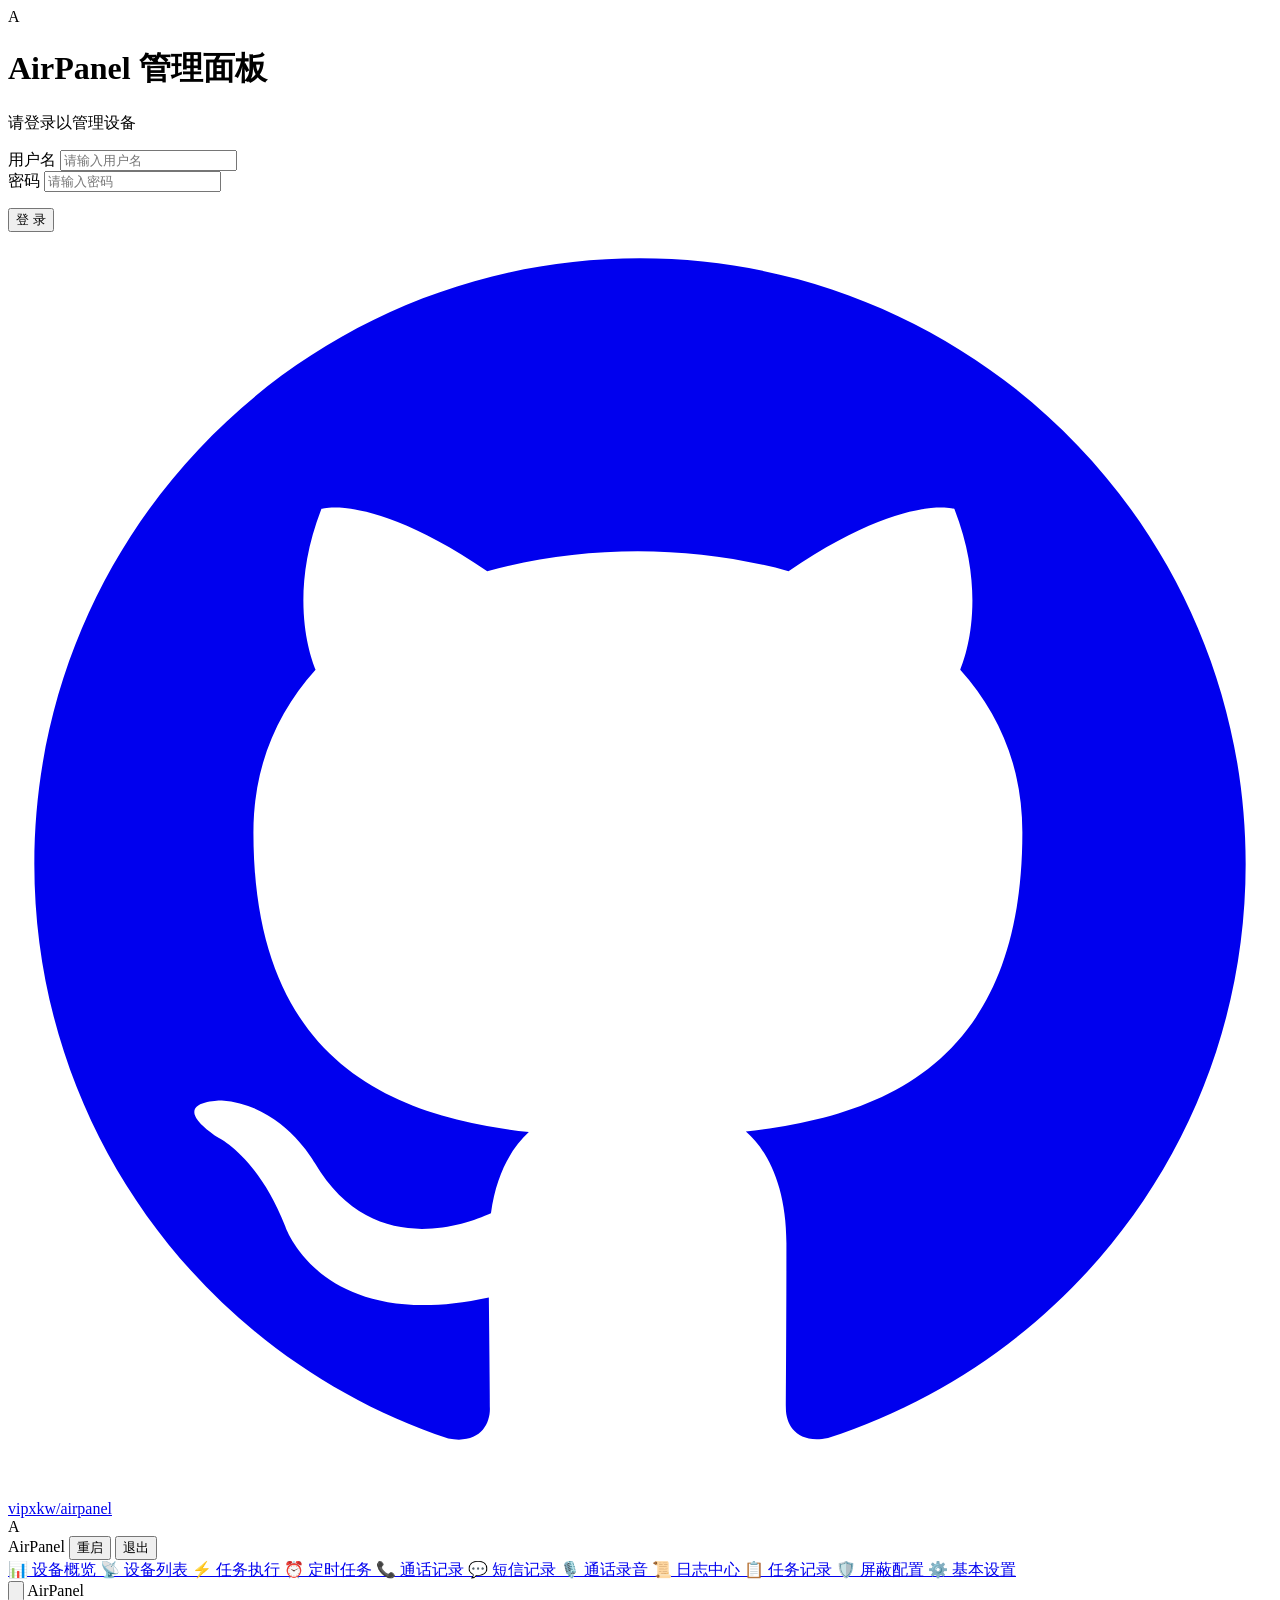
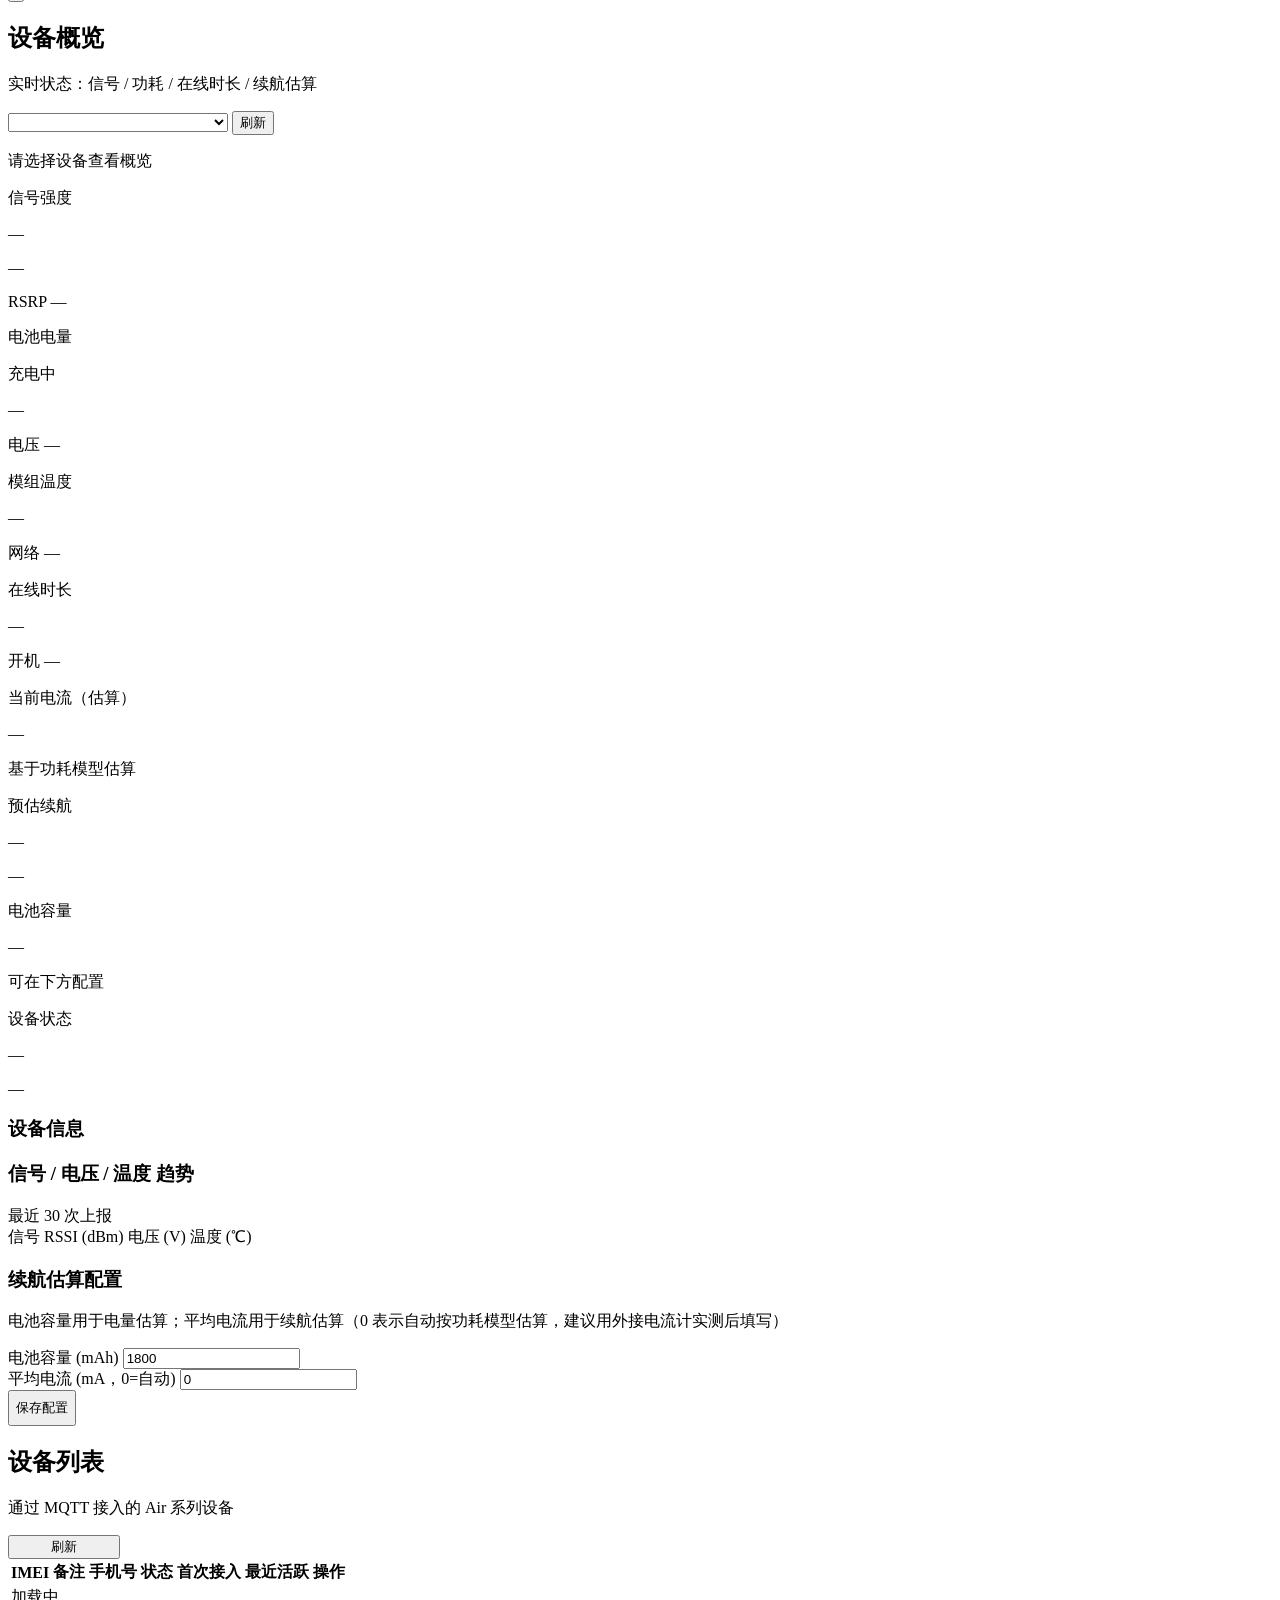
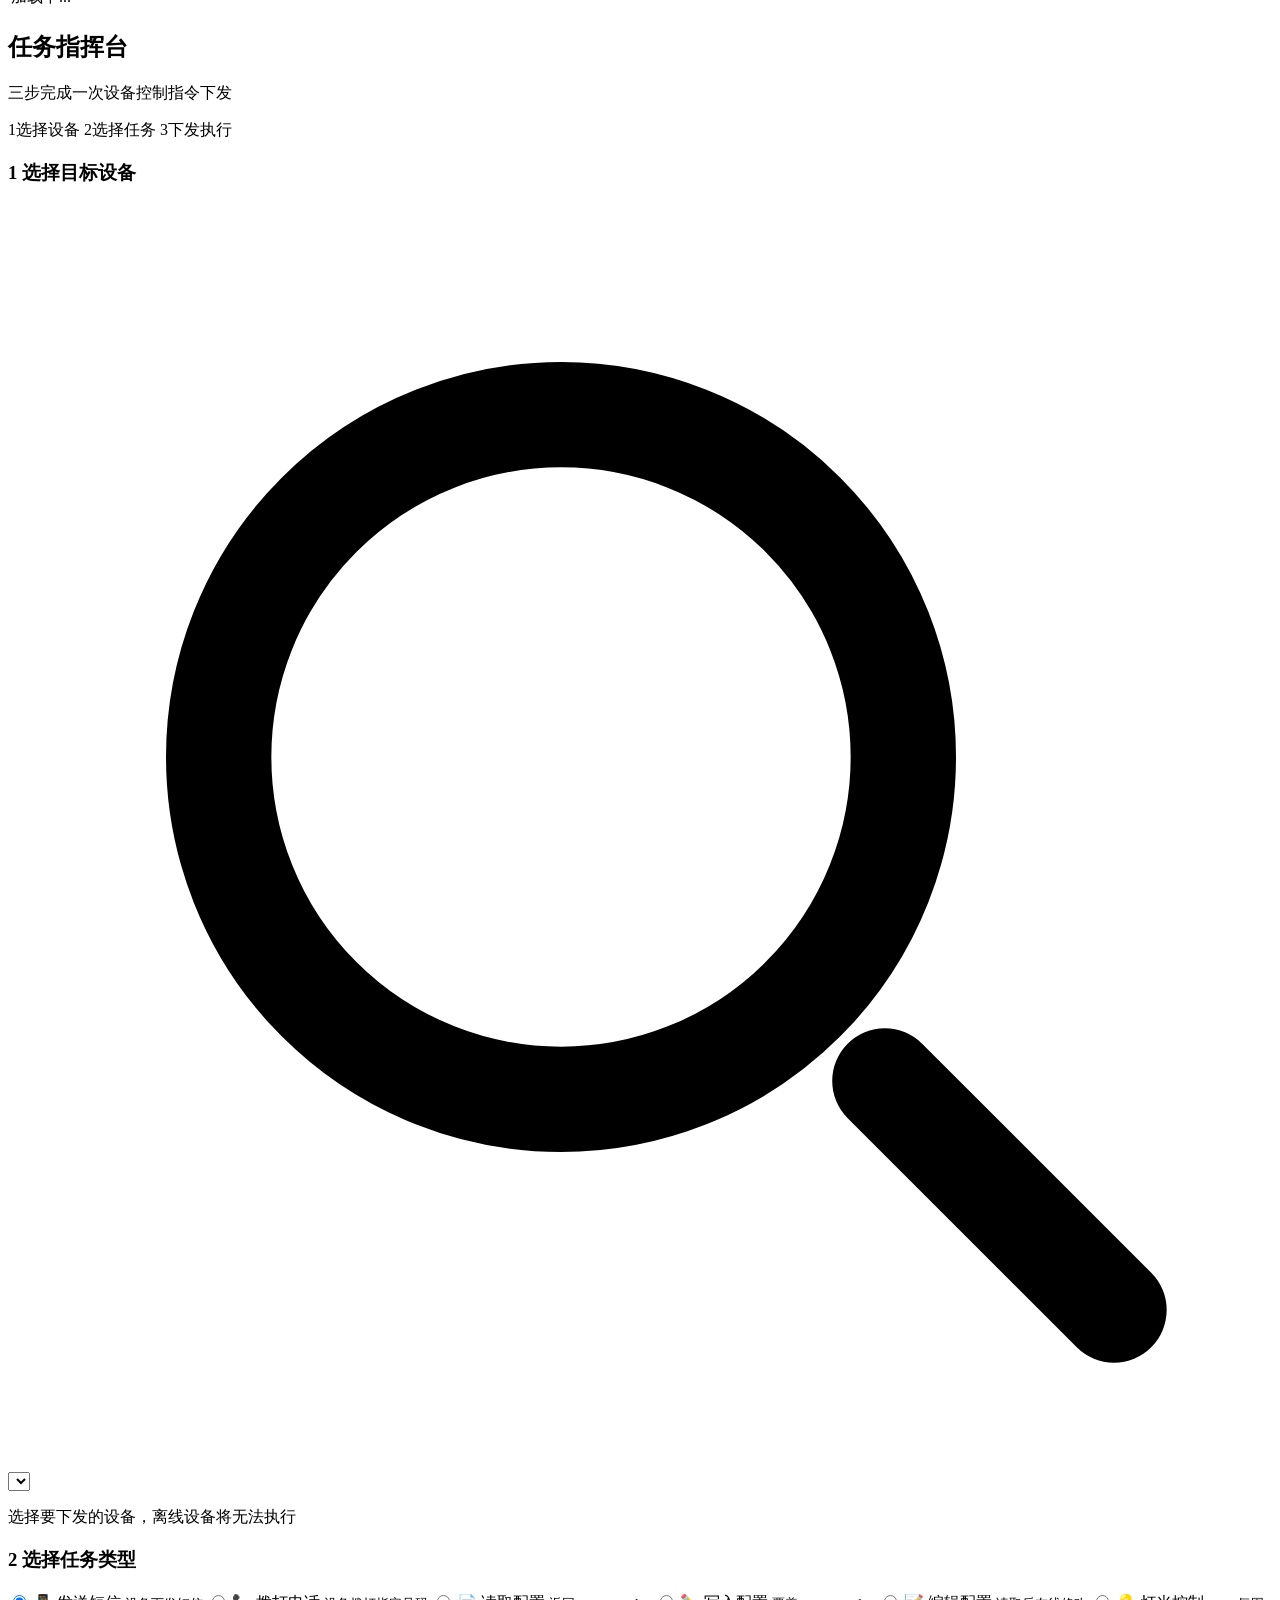
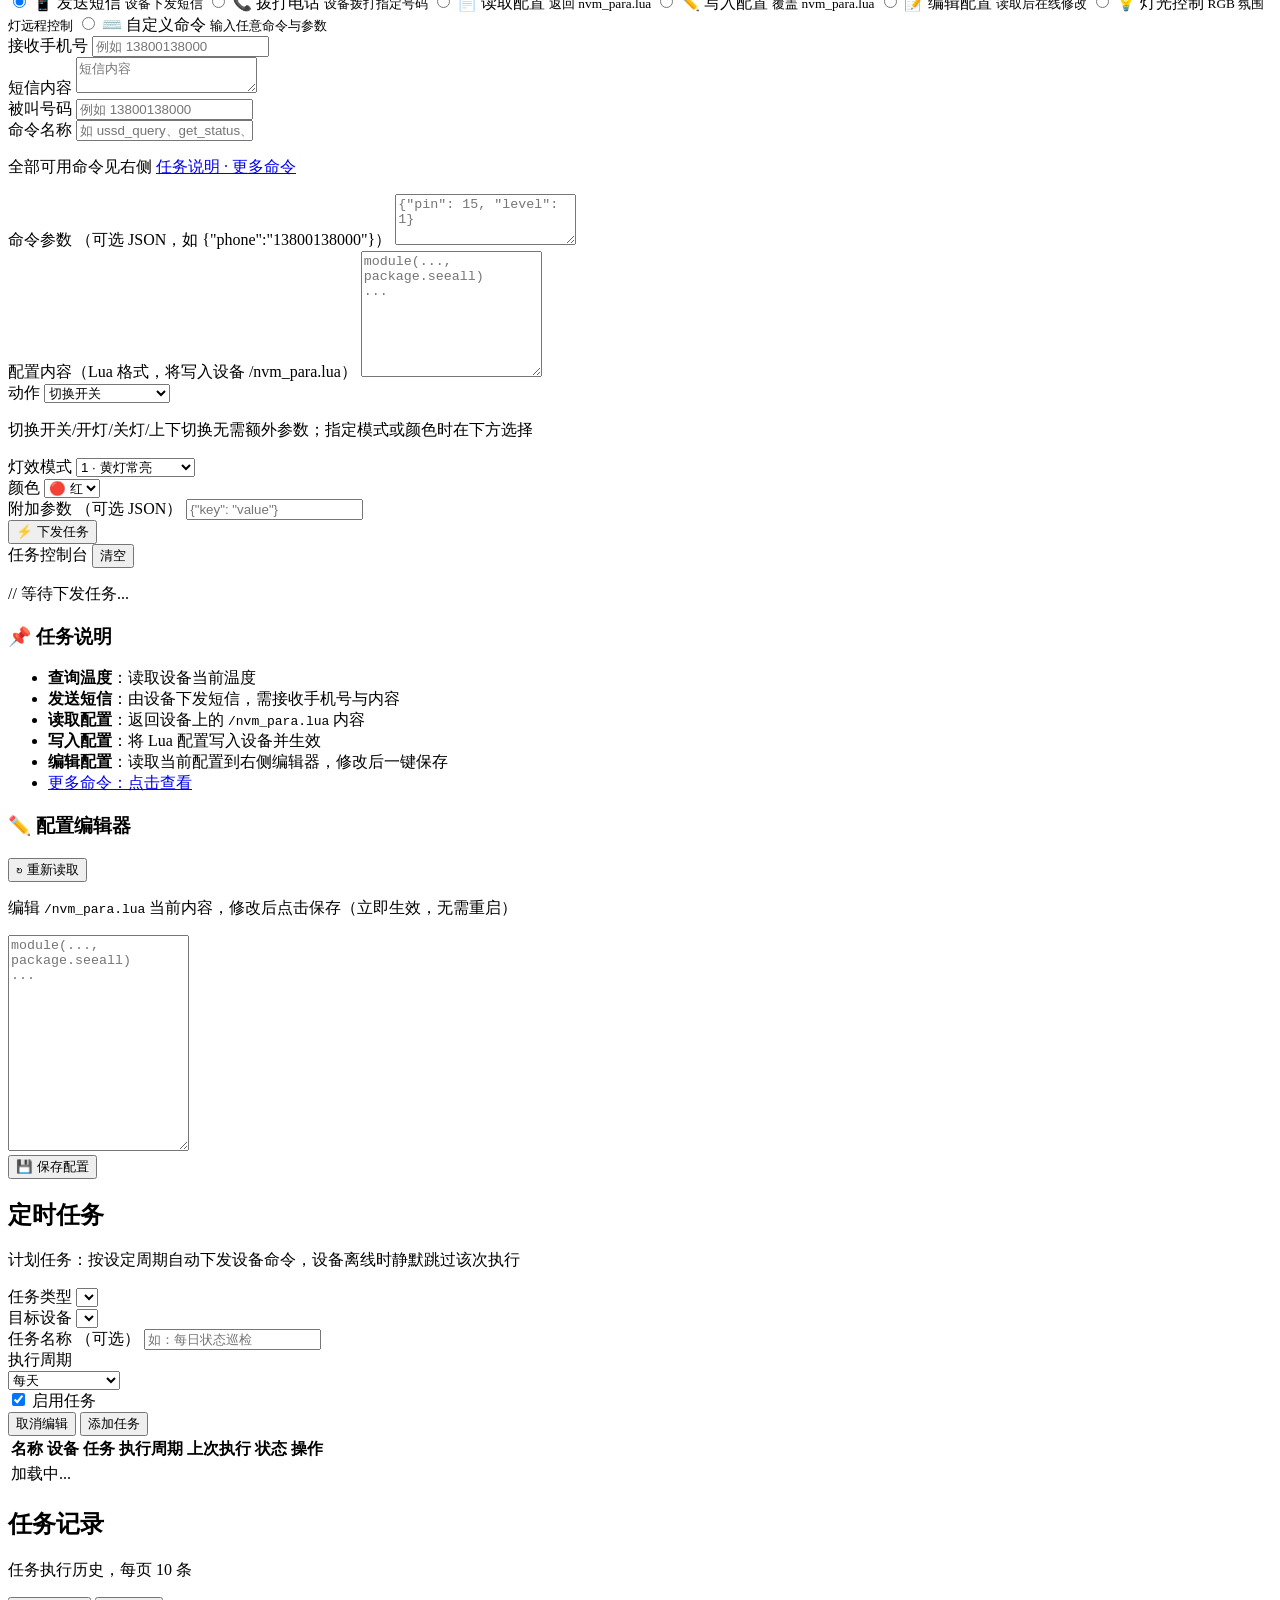
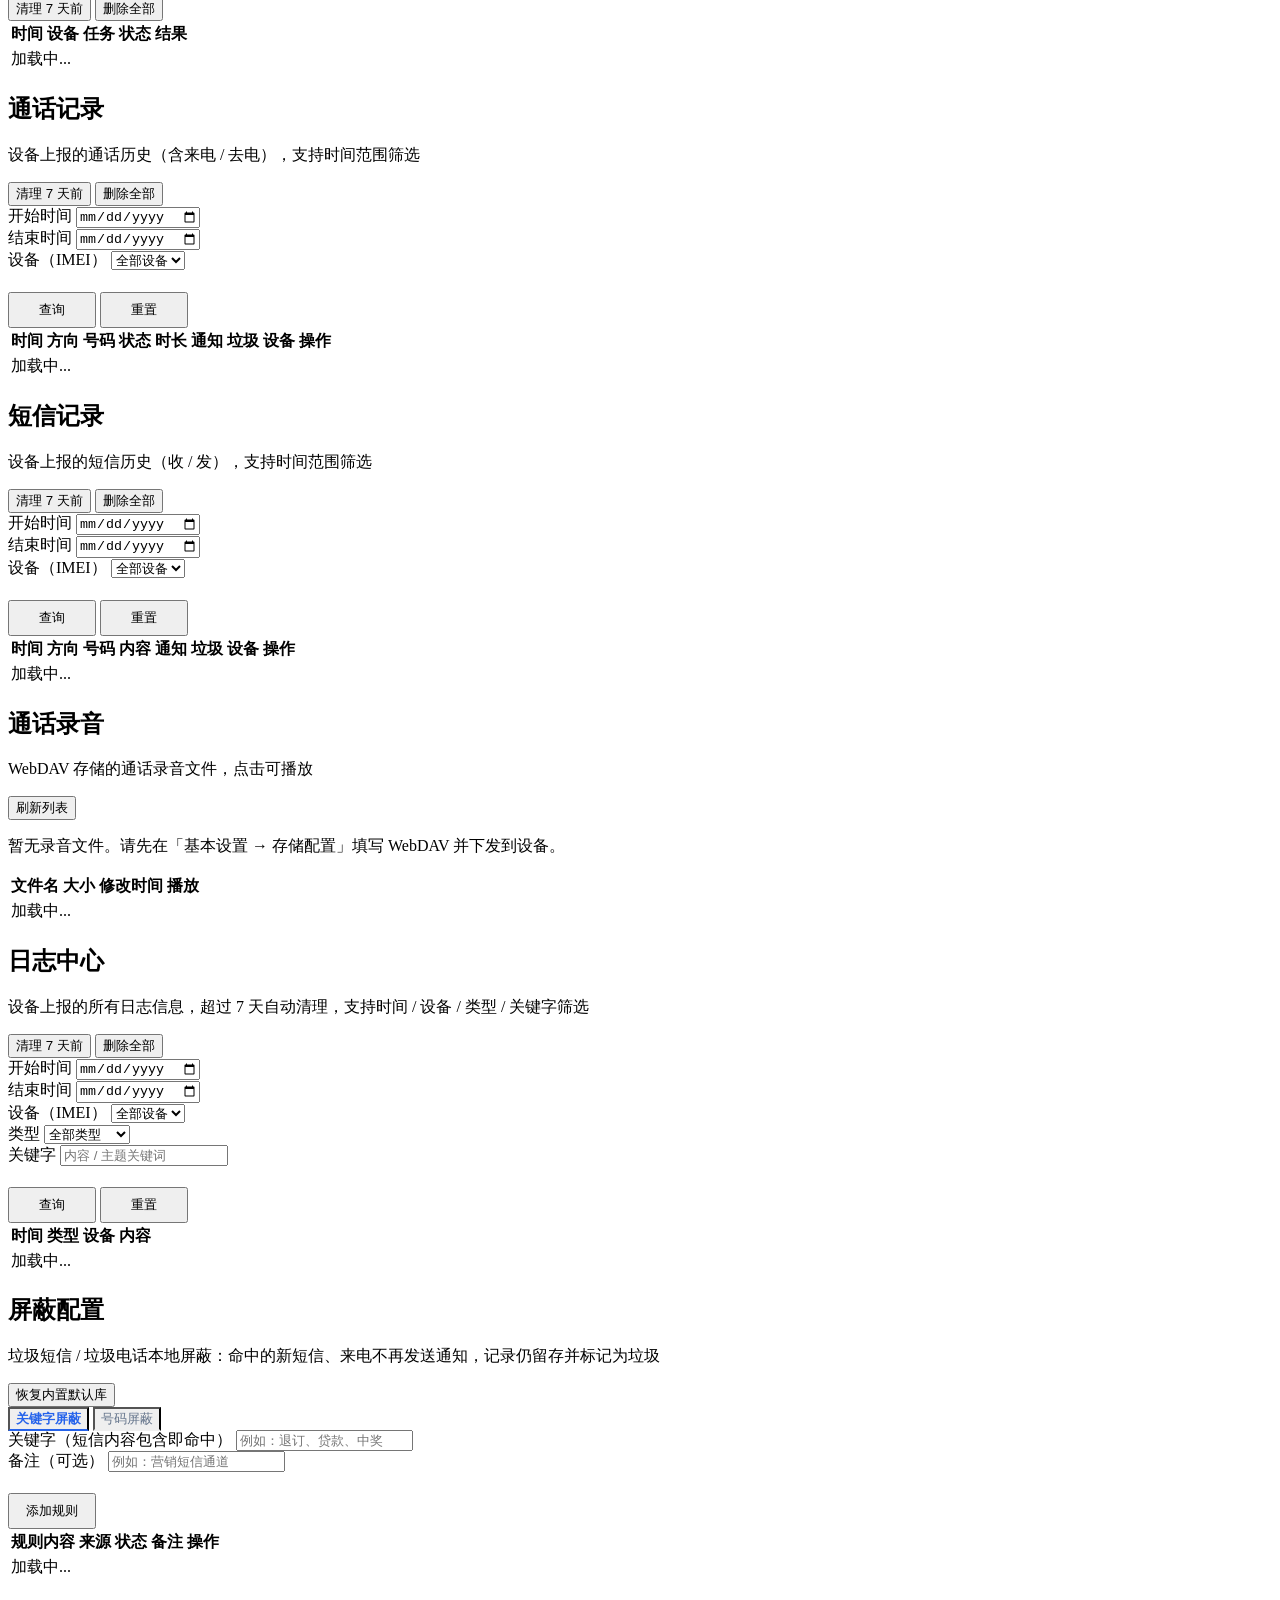
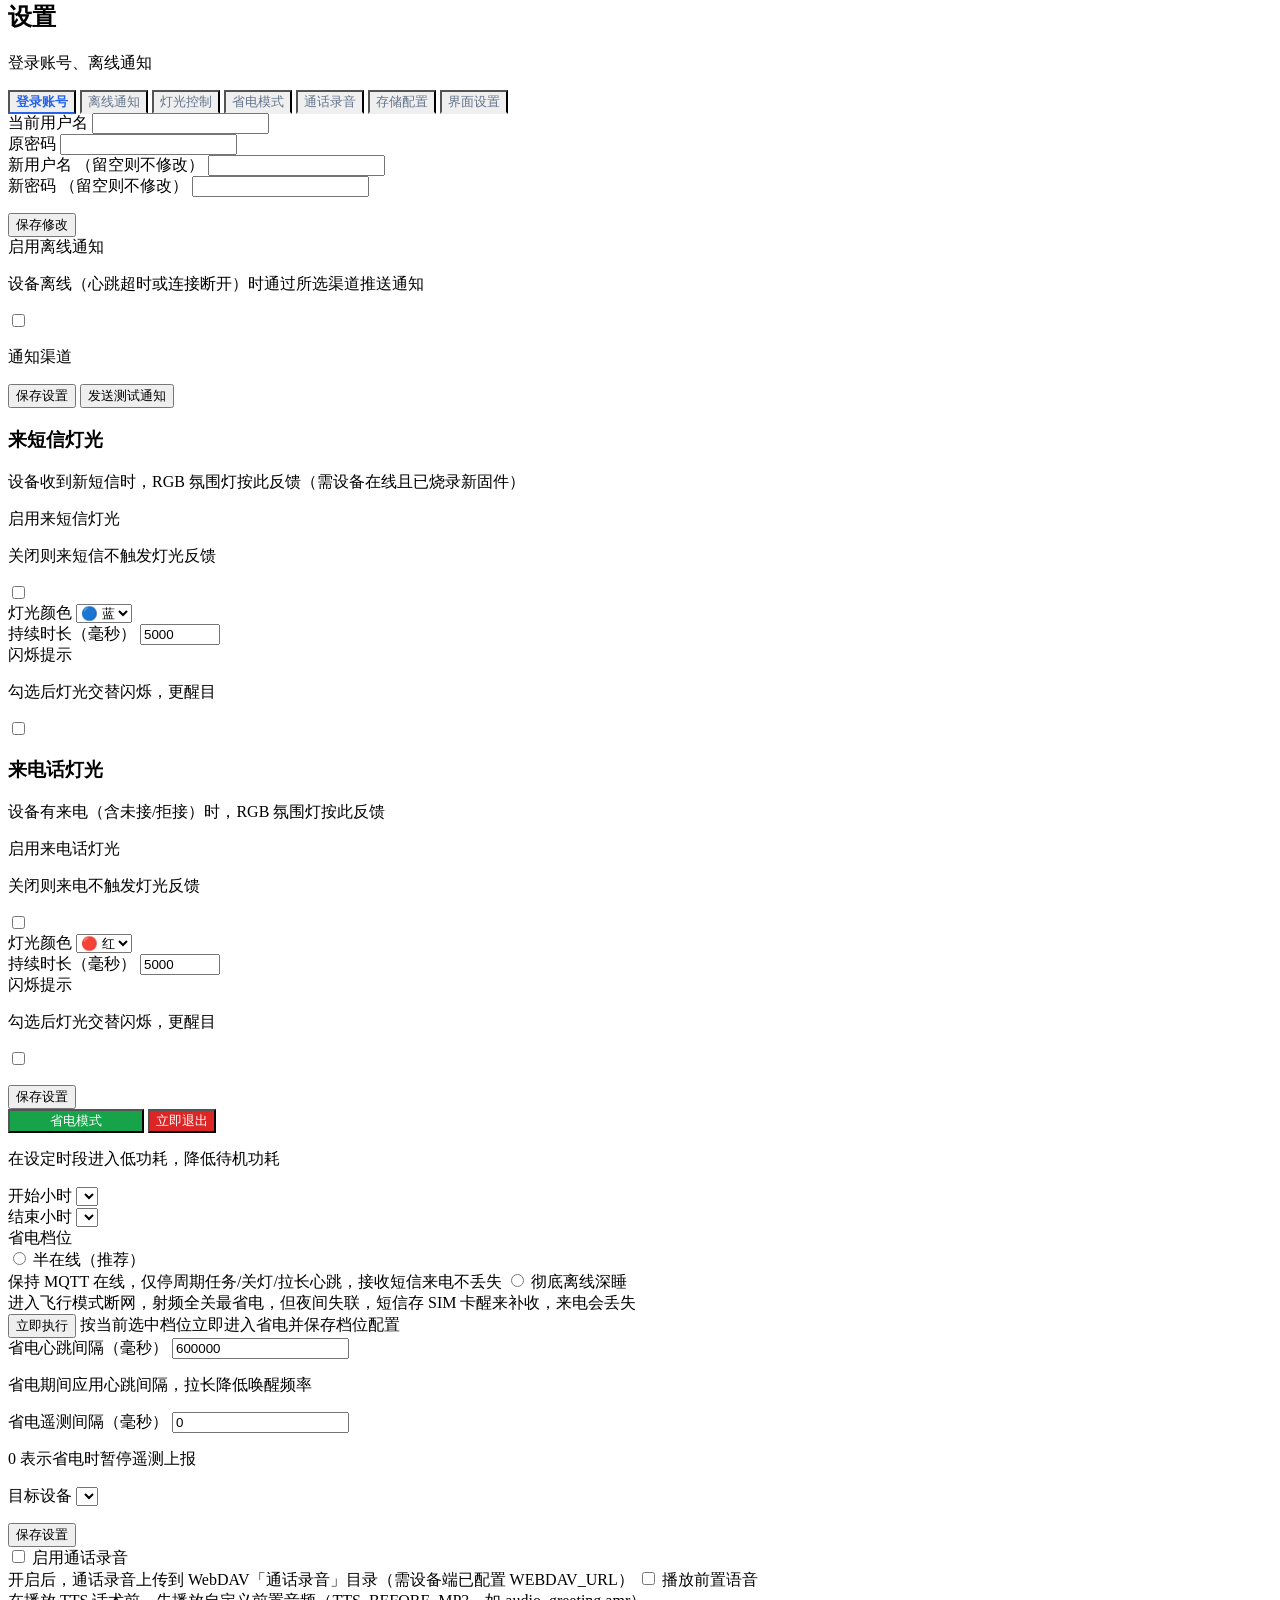
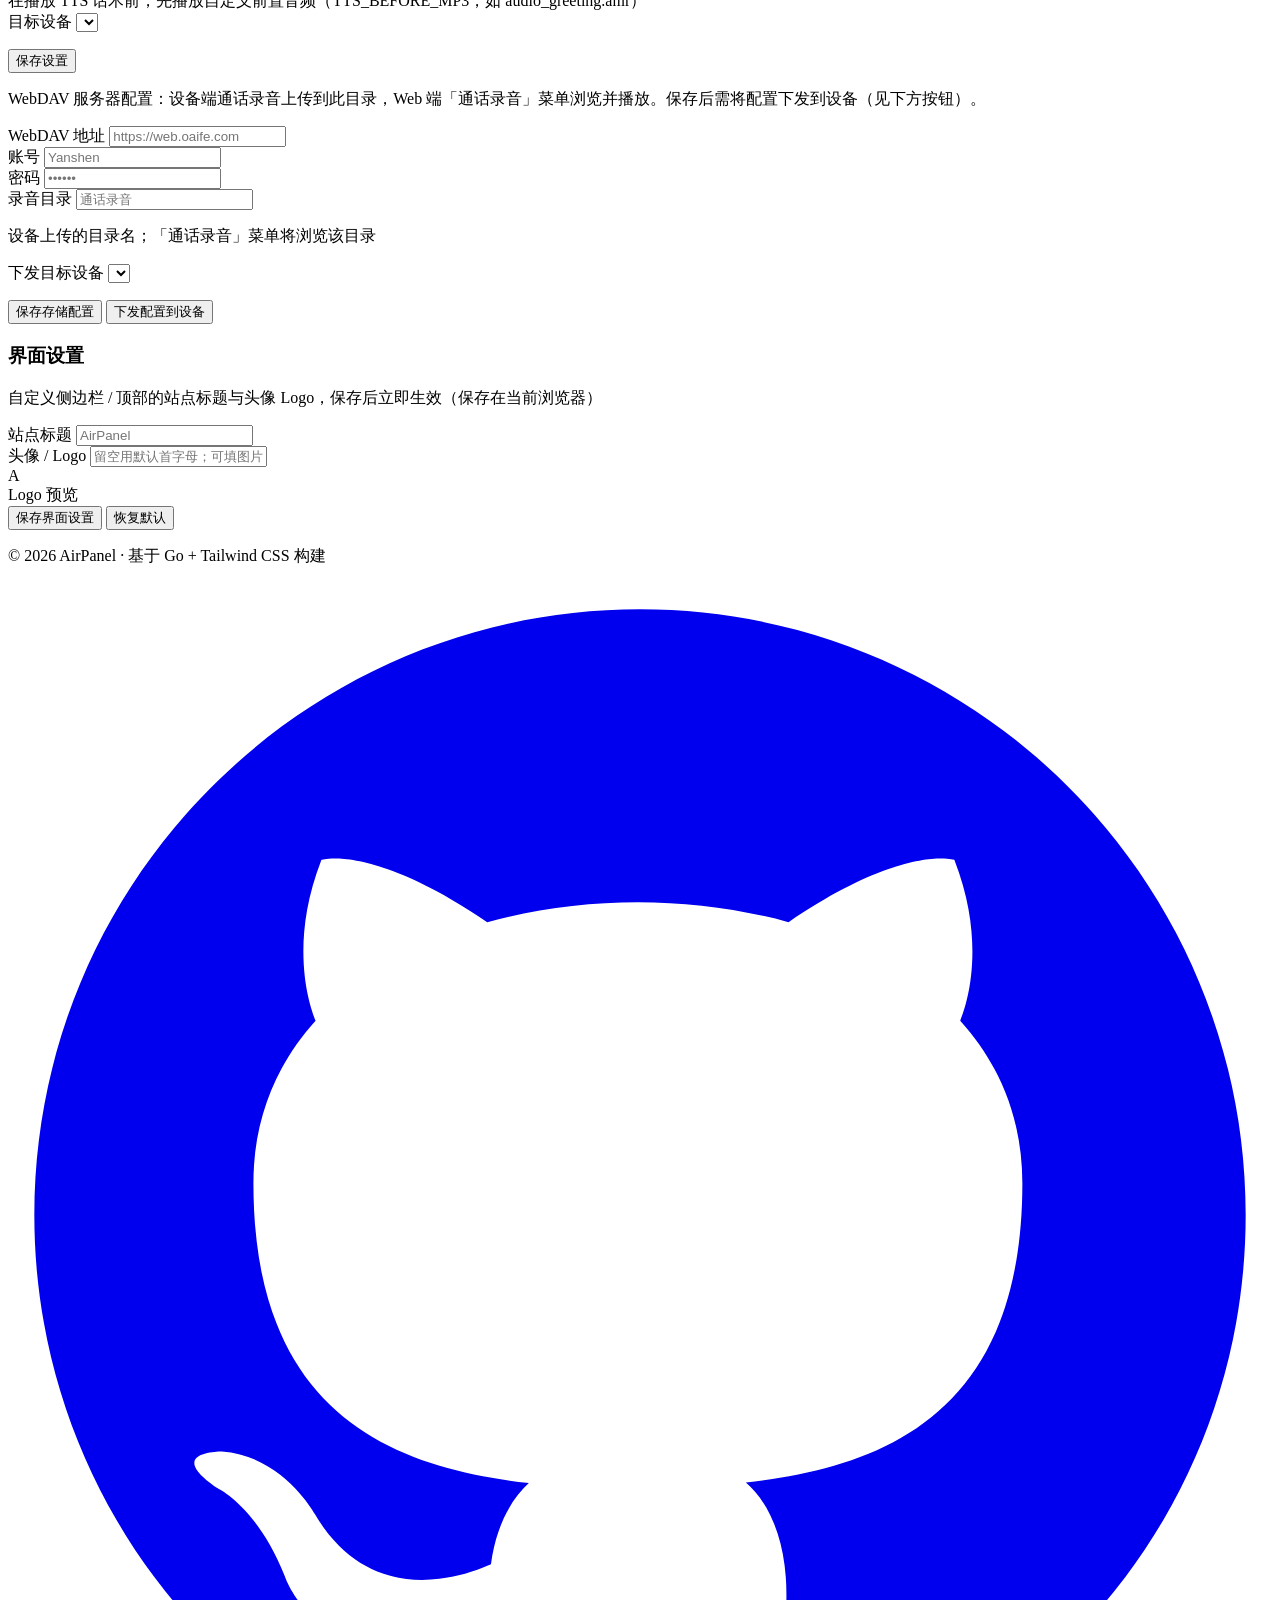
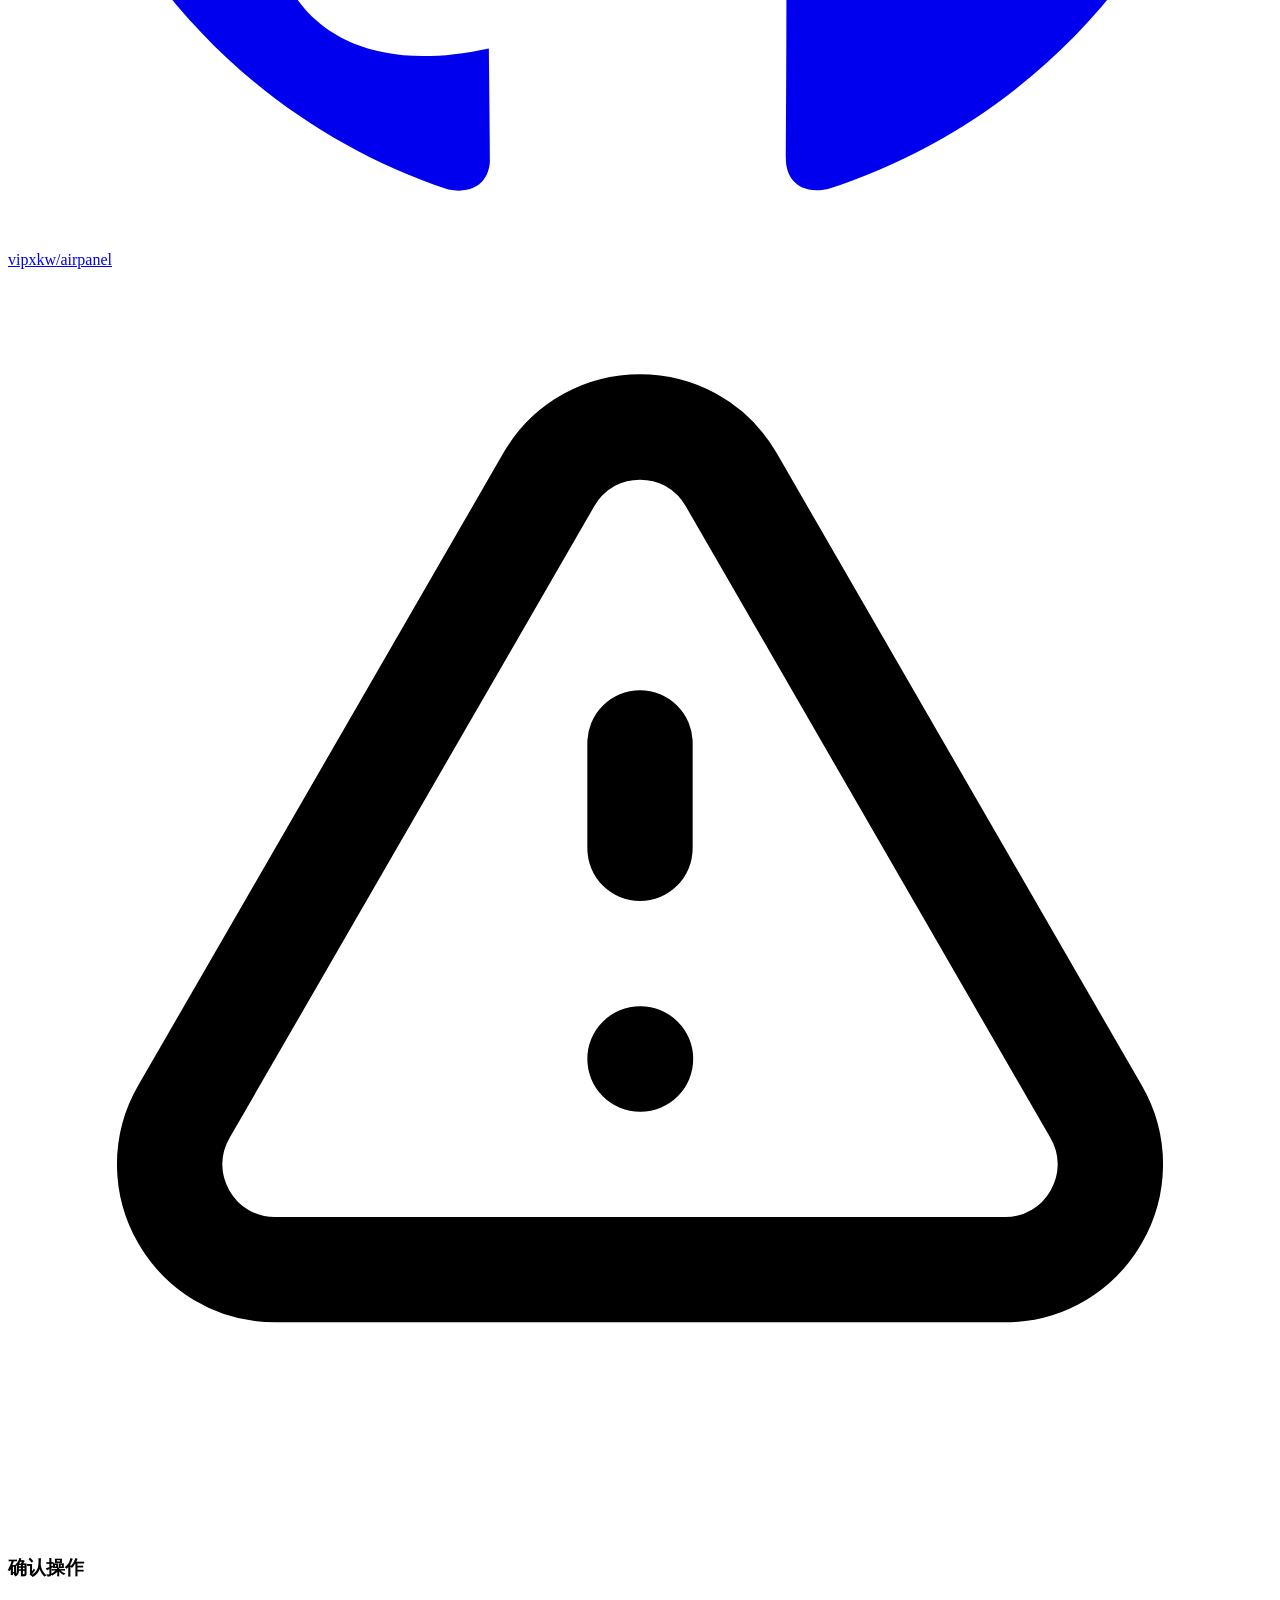
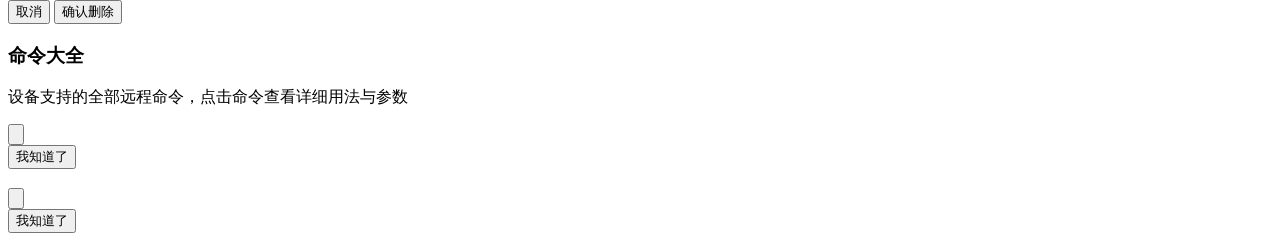
==== commit 0417641e: "WebDAV存储配置+通话录音列表:基本设置新增存储配置tab(WebDAV地址/账号/密码/录音目录)服务端持久化并可下发设备;新增通话录音菜单(PROPFIND列表+服务端代理播放);设备端han" ====
--- a/server-go/static/index.html
+++ b/server-go/static/index.html
@@ -85,6 +85,9 @@
           </a>
           <a href="#" data-nav="sms" class="nav-item flex items-center gap-3 rounded-lg px-3 py-2.5 text-sm font-medium hover:bg-slate-800 hover:text-white">
             <span class="text-base">💬</span> 短信记录
+          </a>
+          <a href="#" data-nav="recordings" class="nav-item flex items-center gap-3 rounded-lg px-3 py-2.5 text-sm font-medium hover:bg-slate-800 hover:text-white">
+            <span class="text-base">🎙️</span> 通话录音
           </a>
           <a href="#" data-nav="logcenter" class="nav-item flex items-center gap-3 rounded-lg px-3 py-2.5 text-sm font-medium hover:bg-slate-800 hover:text-white">
             <span class="text-base">📜</span> 日志中心
@@ -759,6 +762,39 @@
           </div>
         </section>
 
+        <!-- 通话录音（WebDAV） -->
+        <section id="page-recordings" class="page hidden">
+          <div class="mb-4 sm:mb-6 flex flex-wrap items-start justify-between gap-3">
+            <div>
+              <h2 class="text-lg sm:text-xl font-semibold text-slate-900">通话录音</h2>
+              <p class="text-sm text-slate-500 mt-0.5">WebDAV 存储的通话录音文件，点击可播放</p>
+            </div>
+            <div class="flex items-center gap-2">
+              <button id="recordings-refresh" class="btn btn-ghost !px-3 !py-1.5 text-xs">刷新列表</button>
+            </div>
+          </div>
+          <div id="recordings-empty" class="card mb-4 hidden">
+            <p class="text-sm text-slate-500 px-4 py-6 text-center">暂无录音文件。请先在「基本设置 → 存储配置」填写 WebDAV 并下发到设备。</p>
+          </div>
+          <div class="card overflow-hidden">
+            <div class="overflow-x-auto">
+              <table class="w-full text-sm">
+                <thead>
+                  <tr class="bg-slate-50 text-left text-xs font-medium text-slate-500 uppercase">
+                    <th class="px-4 py-3">文件名</th>
+                    <th class="px-4 py-3">大小</th>
+                    <th class="px-4 py-3">修改时间</th>
+                    <th class="px-4 py-3">播放</th>
+                  </tr>
+                </thead>
+                <tbody id="recordings-tbody" class="divide-y divide-slate-100">
+                  <tr><td colspan="4" class="px-4 py-10 text-center text-slate-400">加载中...</td></tr>
+                </tbody>
+              </table>
+            </div>
+          </div>
+        </section>
+
         <!-- 日志中心 -->
         <section id="page-logcenter" class="page hidden">
           <div class="mb-4 sm:mb-6 flex flex-wrap items-start justify-between gap-3">
@@ -927,6 +963,8 @@
                       style="color:#64748b;border-bottom:2px solid transparent;margin-bottom:-1px">省电模式</button>
               <button type="button" class="set-tab-btn px-4 py-2 text-sm transition-colors" data-set-tab="record"
                       style="color:#64748b;border-bottom:2px solid transparent;margin-bottom:-1px">通话录音</button>
+              <button type="button" class="set-tab-btn px-4 py-2 text-sm transition-colors" data-set-tab="store"
+                      style="color:#64748b;border-bottom:2px solid transparent;margin-bottom:-1px">存储配置</button>
               <button type="button" class="set-tab-btn px-4 py-2 text-sm transition-colors" data-set-tab="ui"
                       style="color:#64748b;border-bottom:2px solid transparent;margin-bottom:-1px">界面设置</button>
             </div>
@@ -1152,6 +1190,41 @@
 
                 <p id="record-msg" class="hidden text-sm"></p>
                 <button type="submit" class="btn btn-primary">保存设置</button>
+              </form>
+            </div>
+
+            <!-- 存储配置（WebDAV） -->
+            <div id="set-tab-store" class="card p-6 mt-6 hidden">
+              <form id="store-form" class="space-y-4">
+                <p class="text-xs text-slate-400">WebDAV 服务器配置：设备端通话录音上传到此目录，Web 端「通话录音」菜单浏览并播放。保存后需将配置下发到设备（见下方按钮）。</p>
+                <div>
+                  <label class="label" for="store-url">WebDAV 地址</label>
+                  <input id="store-url" type="text" class="input" placeholder="https://web.oaife.com">
+                </div>
+                <div class="grid grid-cols-1 sm:grid-cols-2 gap-4">
+                  <div>
+                    <label class="label" for="store-user">账号</label>
+                    <input id="store-user" type="text" class="input" placeholder="Yanshen">
+                  </div>
+                  <div>
+                    <label class="label" for="store-pass">密码</label>
+                    <input id="store-pass" type="password" class="input" placeholder="••••••">
+                  </div>
+                </div>
+                <div>
+                  <label class="label" for="store-dir">录音目录</label>
+                  <input id="store-dir" type="text" class="input" placeholder="通话录音">
+                  <p class="text-xs text-slate-400 mt-1">设备上传的目录名；「通话录音」菜单将浏览该目录</p>
+                </div>
+                <div>
+                  <label class="label" for="store-device">下发目标设备</label>
+                  <select id="store-device" class="input"></select>
+                </div>
+                <p id="store-msg" class="hidden text-sm"></p>
+                <div class="flex items-center gap-3">
+                  <button type="submit" class="btn btn-primary">保存存储配置</button>
+                  <button type="button" id="store-push-btn" class="btn btn-ghost">下发配置到设备</button>
+                </div>
               </form>
             </div>
 
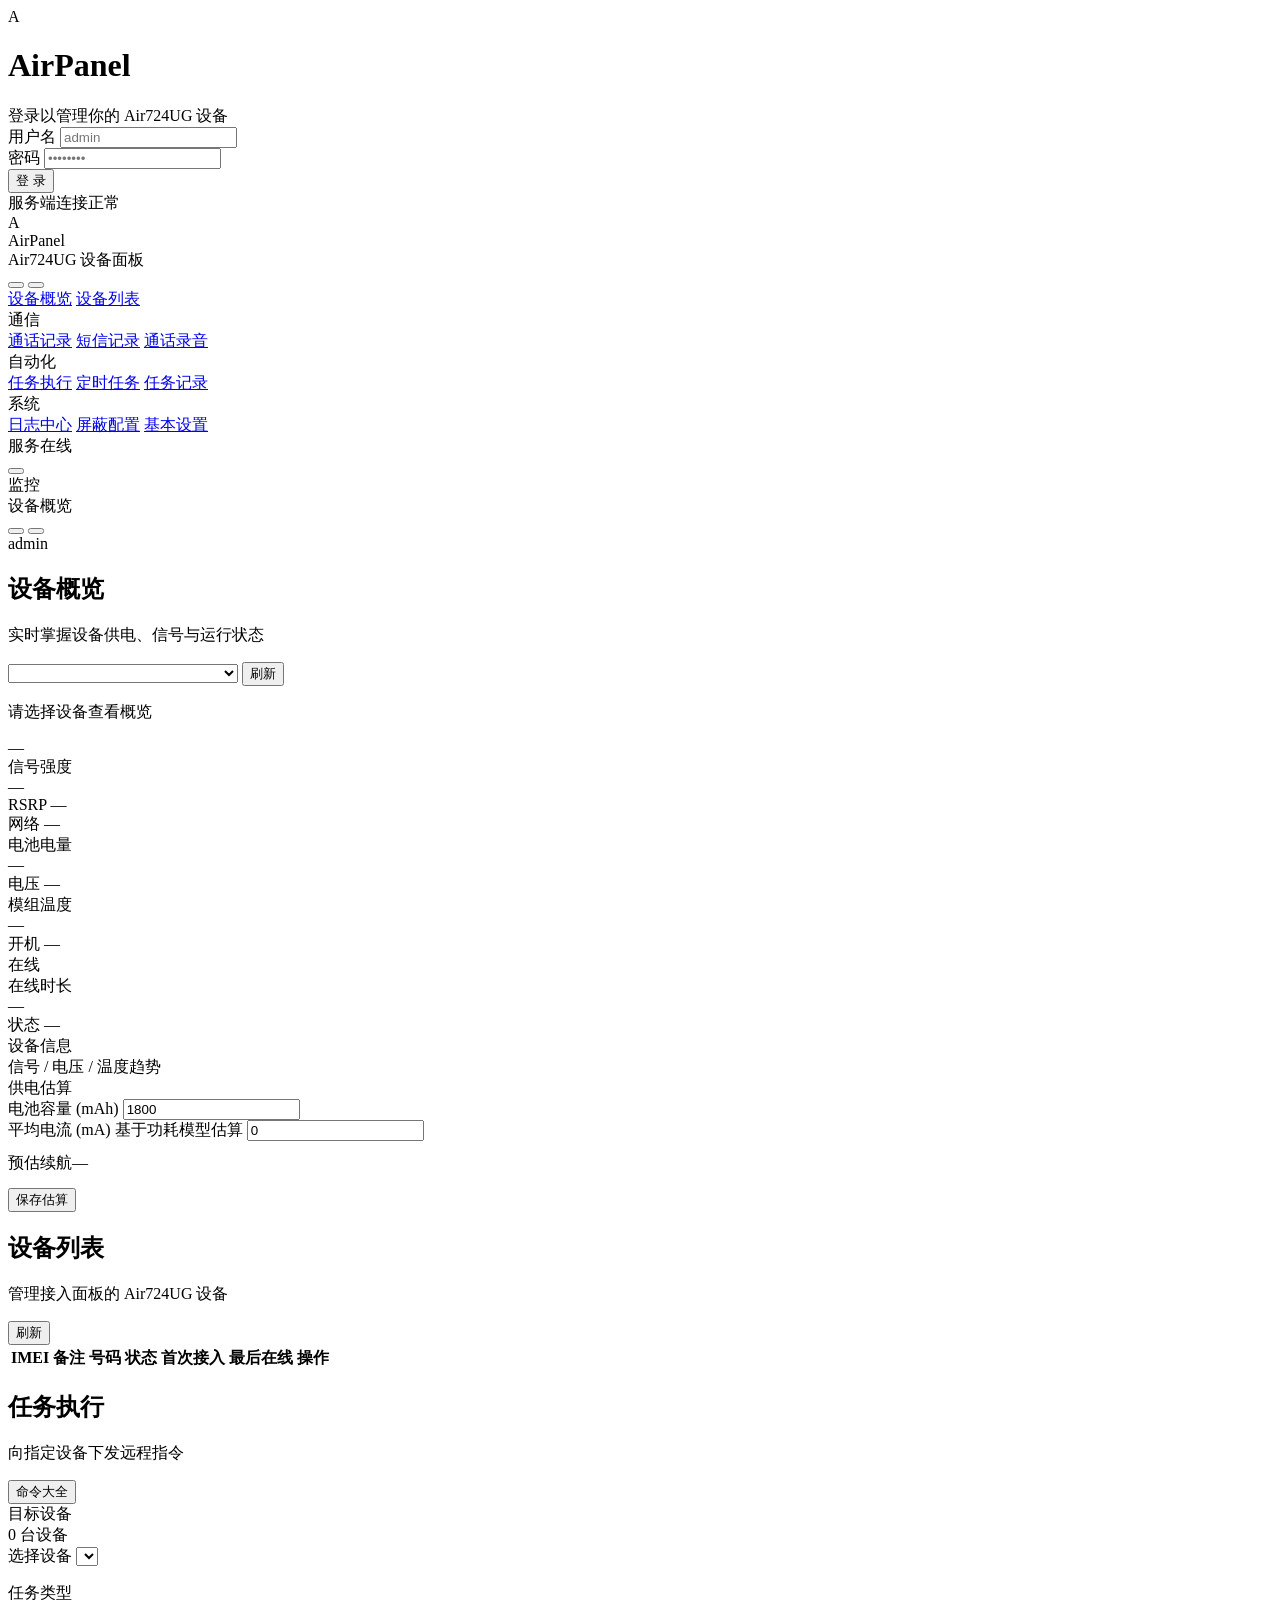
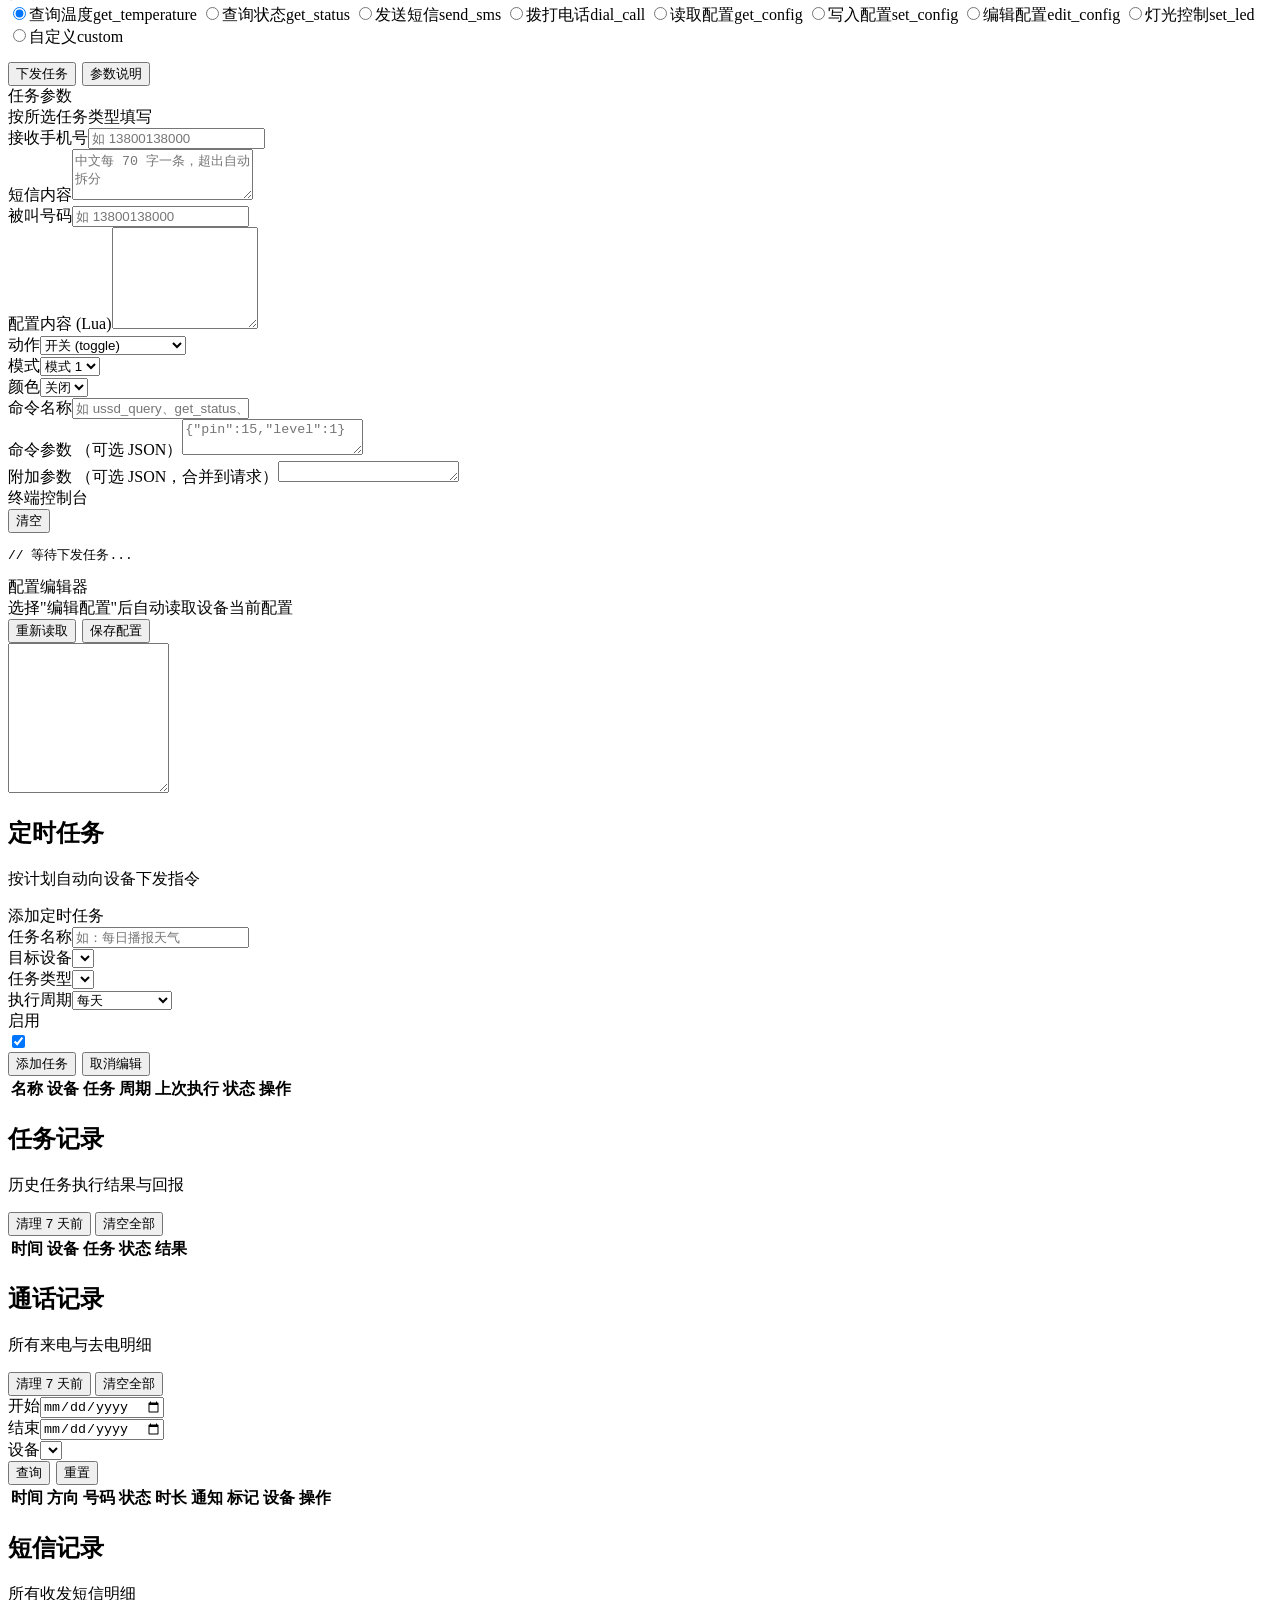
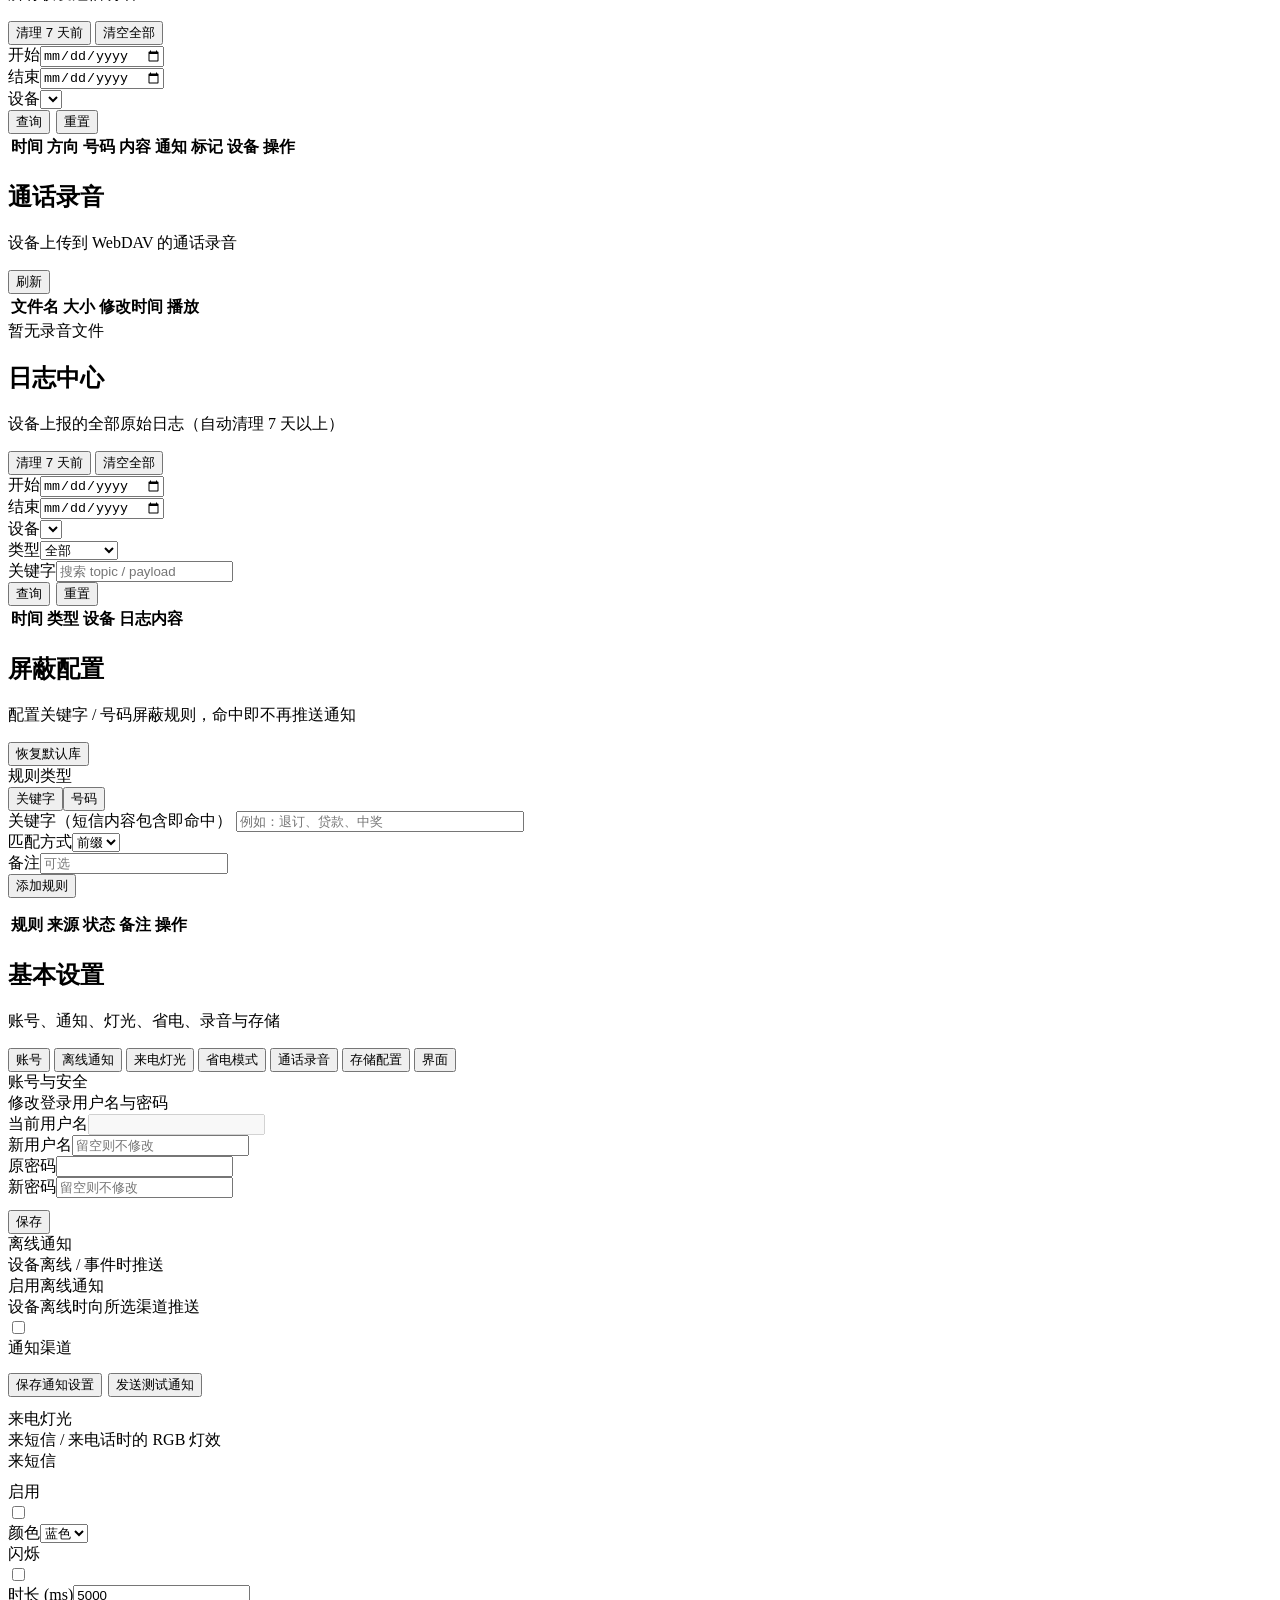
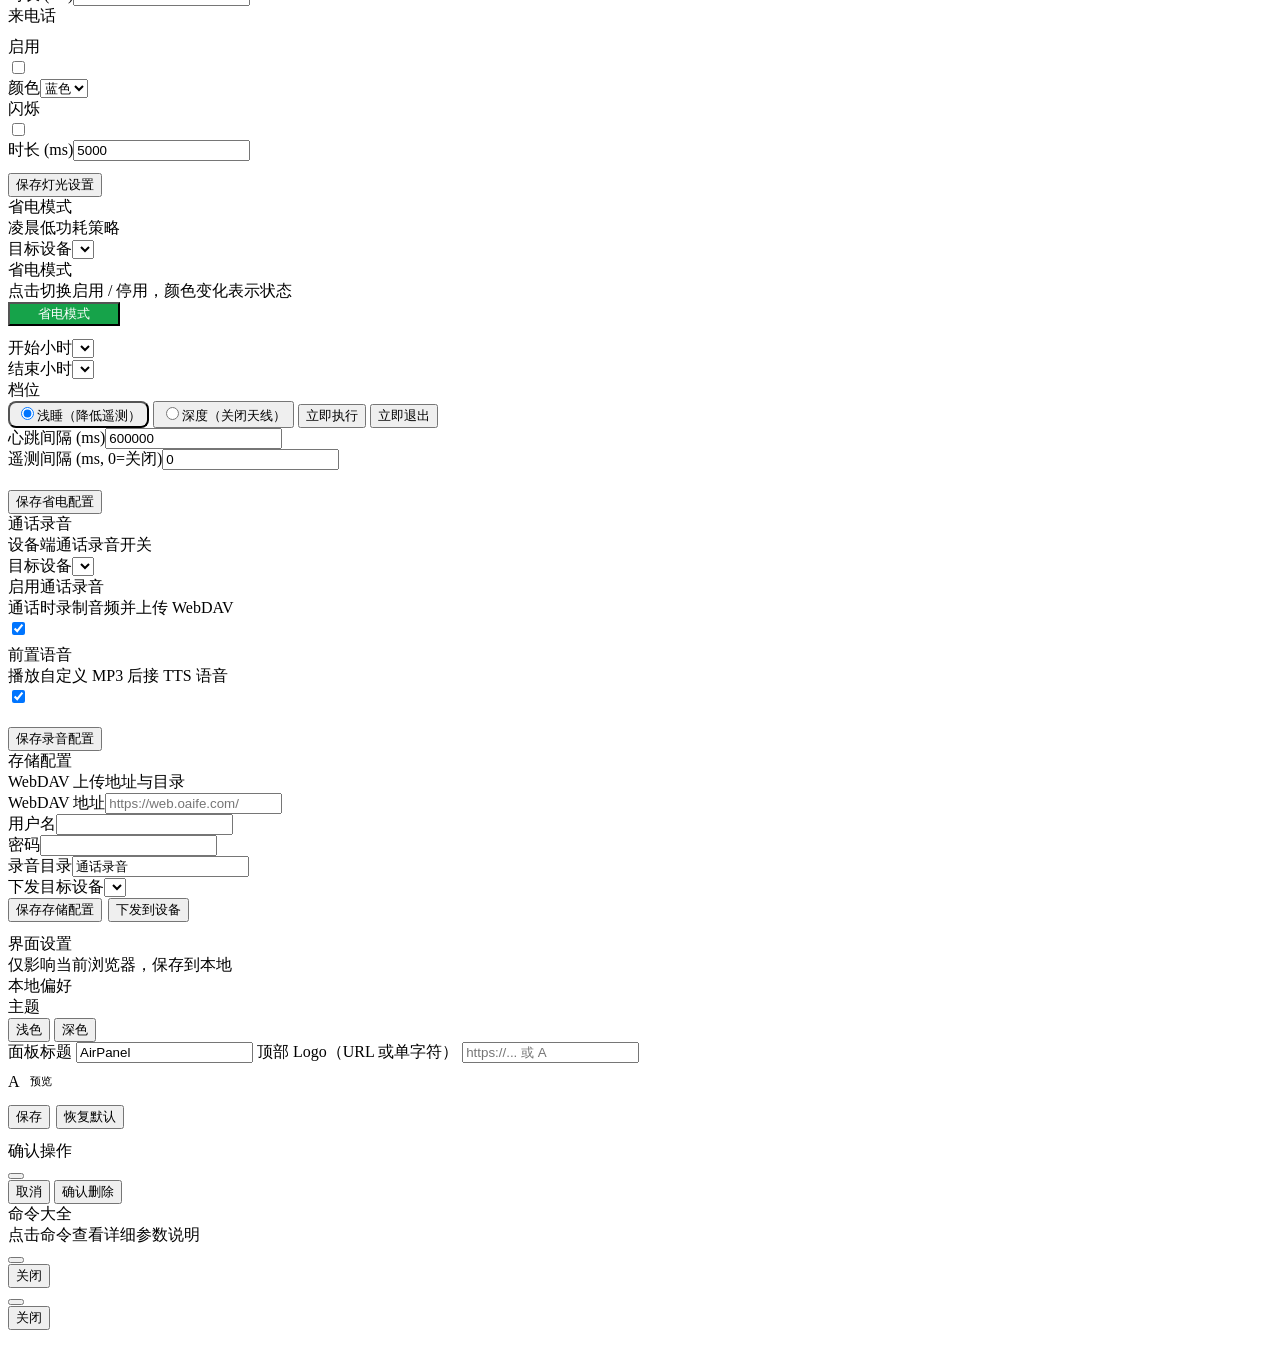
==== commit 91e79509: "feat: rebuild web UI 1:1 on iOS27 liquid-glass prototype (drop Tailwind)" ====
--- a/server-go/static/index.html
+++ b/server-go/static/index.html
@@ -15,1327 +15,592 @@
   <link rel="manifest" href="/manifest.webmanifest">
   <link rel="apple-touch-icon" href="/icons/apple-touch-icon.png">
   <link rel="icon" type="image/png" href="/icons/favicon.png">
-  <link rel="stylesheet" href="/css/style.css?v=20261012a">
+  <link rel="stylesheet" href="/css/style.css?v=20261018">
 </head>
-<body class="bg-slate-100 text-slate-900 min-h-screen" style="padding-top:env(safe-area-inset-top);padding-bottom:env(safe-area-inset-bottom)">
-
-  <!-- ===================== 登录视图 ===================== -->
-  <div id="login-view" class="hidden min-h-screen flex flex-col items-center justify-center p-4">
-    <div class="w-full max-w-sm">
-      <div class="card p-8">
-        <div class="flex flex-col items-center mb-8">
-          <div class="w-14 h-14 rounded-2xl bg-gradient-to-br from-blue-500 to-indigo-600 flex items-center justify-center text-white text-2xl font-bold shadow-lg mb-4">A</div>
-          <h1 class="text-xl font-semibold text-slate-900">AirPanel 管理面板</h1>
-          <p class="text-sm text-slate-500 mt-1">请登录以管理设备</p>
+<body data-theme="light">
+
+  <div class="wall"><i class="b1"></i><i class="b2"></i><i class="b3"></i></div>
+
+  <!-- ================= 登录 ================= -->
+  <div class="login" id="login-view">
+    <div class="login-card">
+      <div class="login-logo" id="login-logo">A</div>
+      <h1 id="login-title">AirPanel</h1>
+      <div class="sub">登录以管理你的 Air724UG 设备</div>
+      <form id="login-form">
+        <div class="field"><label for="login-username">用户名</label>
+          <input id="login-username" class="input" placeholder="admin" autocomplete="username"></div>
+        <div class="field"><label for="login-password">密码</label>
+          <input id="login-password" type="password" class="input" placeholder="••••••••" autocomplete="current-password"></div>
+        <div id="login-error" class="login-error hidden"></div>
+        <button type="submit" id="login-btn" class="btn primary lg"><i class="ic" data-i="key"></i>登 录</button>
+      </form>
+      <div class="login-foot"><span class="dot"></span>服务端连接正常</div>
+    </div>
+  </div>
+
+  <!-- ================= 主应用 ================= -->
+  <div class="app hidden" id="main-view">
+
+    <!-- 侧边栏 -->
+    <aside class="sidebar" id="sidebar">
+      <div class="brand">
+        <div class="brand-mark" id="brand-logo">A</div>
+        <div class="brand-grow">
+          <div class="brand-name" id="brand-title">AirPanel</div>
+          <div class="brand-sub" id="m-brand-title">Air724UG 设备面板</div>
         </div>
-        <form id="login-form" class="space-y-4">
-          <div>
-            <label class="label" for="login-username">用户名</label>
-            <input id="login-username" type="text" class="input" placeholder="请输入用户名" autocomplete="username" required>
-          </div>
-          <div>
-            <label class="label" for="login-password">密码</label>
-            <input id="login-password" type="password" class="input" placeholder="请输入密码" autocomplete="current-password" required>
-          </div>
-          <p id="login-error" class="hidden text-sm text-red-600"></p>
-          <button type="submit" id="login-btn" class="btn btn-primary w-full">登 录</button>
-        </form>
+        <div class="brand-actions">
+          <button class="icon-btn" id="restart-btn" title="重启服务端"><i class="ic" data-i="restart"></i></button>
+          <button class="icon-btn" id="logout-btn" title="退出登录"><i class="ic" data-i="logout"></i></button>
+        </div>
       </div>
-    </div>
-    <footer class="mt-8 text-center">
-      <a href="https://github.com/vipxkw/airpanel" target="_blank" rel="noopener"
-         class="inline-flex items-center gap-1.5 text-sm text-slate-500 hover:text-slate-800 transition-colors">
-        <svg class="w-4 h-4" viewBox="0 0 24 24" fill="currentColor" aria-hidden="true"><path fill-rule="evenodd" clip-rule="evenodd" d="M12 .5C5.65.5.5 5.65.5 12c0 5.08 3.29 9.39 7.86 10.91.58.11.79-.25.79-.56 0-.27-.01-1.17-.02-2.12-3.2.7-3.87-1.36-3.87-1.36-.52-1.33-1.28-1.68-1.28-1.68-1.04-.71.08-.7.08-.7 1.15.08 1.76 1.18 1.76 1.18 1.03 1.76 2.7 1.25 3.35.96.1-.75.4-1.25.72-1.54-2.55-.29-5.23-1.28-5.23-5.69 0-1.26.45-2.28 1.18-3.09-.12-.29-.51-1.46.11-3.05 0 0 .96-.31 3.15 1.18.91-.25 1.89-.38 2.86-.38.97 0 1.95.13 2.86.38 2.19-1.49 3.15-1.18 3.15-1.18.62 1.59.23 2.76.11 3.05.73.81 1.18 1.83 1.18 3.09 0 4.42-2.69 5.39-5.25 5.68.41.35.77 1.05.77 2.12 0 1.53-.01 2.76-.01 3.14 0 .31.21.68.8.56C20.23 21.38 23.5 17.08 23.5 12 23.5 5.65 18.35.5 12 .5z"/></svg>
-        <span>vipxkw/airpanel</span>
-      </a>
-    </footer>
-  </div>
-
-  <!-- ===================== 主视图 ===================== -->
-  <div id="main-view" class="hidden">
-    <div class="min-h-screen md:flex">
-      <!-- 移动端侧边栏遮罩 -->
-      <div id="sidebar-overlay" class="fixed inset-0 z-30 bg-slate-900/50 backdrop-blur-sm hidden md:hidden"></div>
-
-      <!-- 侧边栏（桌面常驻，移动端抽屉式） -->
-      <aside id="sidebar" class="fixed inset-y-0 left-0 z-40 w-64 shrink-0 -translate-x-full bg-slate-900 text-slate-300 flex flex-col transition-transform duration-300 ease-in-out md:static md:translate-x-0 md:h-screen">
-        <div class="h-16 flex items-center gap-2.5 px-5 border-b border-slate-800">
-          <div id="brand-logo" class="w-8 h-8 rounded-lg bg-gradient-to-br from-blue-500 to-indigo-600 flex items-center justify-center text-white text-sm font-bold shrink-0">A</div>
-          <span id="brand-title" class="font-semibold text-white truncate">AirPanel</span>
-          <span class="ml-auto flex items-center gap-3 shrink-0">
-            <button id="restart-btn" class="text-xs text-slate-400 hover:text-emerald-400 shrink-0" title="重启服务端">重启</button>
-            <button id="logout-btn" class="text-xs text-slate-400 hover:text-white shrink-0" title="退出登录">退出</button>
-          </span>
+      <nav class="nav">
+        <a class="nav-item on" href="#" data-nav="overview"><i class="ic" data-i="grid"></i><span>设备概览</span></a>
+        <a class="nav-item" href="#" data-nav="devices"><i class="ic" data-i="cpu"></i><span>设备列表</span></a>
+        <div class="nav-group">通信</div>
+        <a class="nav-item" href="#" data-nav="calls"><i class="ic" data-i="phone"></i><span>通话记录</span></a>
+        <a class="nav-item" href="#" data-nav="sms"><i class="ic" data-i="msg"></i><span>短信记录</span></a>
+        <a class="nav-item" href="#" data-nav="recordings"><i class="ic" data-i="wave"></i><span>通话录音</span></a>
+        <div class="nav-group">自动化</div>
+        <a class="nav-item" href="#" data-nav="tasks"><i class="ic" data-i="bolt"></i><span>任务执行</span></a>
+        <a class="nav-item" href="#" data-nav="schedules"><i class="ic" data-i="clock"></i><span>定时任务</span></a>
+        <a class="nav-item" href="#" data-nav="logs"><i class="ic" data-i="terminal"></i><span>任务记录</span></a>
+        <div class="nav-group">系统</div>
+        <a class="nav-item" href="#" data-nav="logcenter"><i class="ic" data-i="list"></i><span>日志中心</span></a>
+        <a class="nav-item" href="#" data-nav="block"><i class="ic" data-i="shield"></i><span>屏蔽配置</span></a>
+        <a class="nav-item" href="#" data-nav="settings"><i class="ic" data-i="sliders"></i><span>基本设置</span></a>
+      </nav>
+      <div class="sidebar-foot"><span class="dot"></span><span id="side-status">服务在线</span></div>
+    </aside>
+    <div class="scrim" id="sidebar-overlay"></div>
+
+    <!-- 工作区 -->
+    <div class="workspace">
+      <header class="topbar">
+        <button class="icon-btn" id="menu-btn" title="菜单"><i class="ic" data-i="more"></i></button>
+        <div class="crumb-wrap">
+          <div class="crumb" id="crumb">监控</div>
+          <div class="page-name" id="pageName">设备概览</div>
         </div>
-        <nav class="flex-1 py-4 px-3 space-y-1">
-          <a href="#" data-nav="overview" class="nav-item flex items-center gap-3 rounded-lg px-3 py-2.5 text-sm font-medium hover:bg-slate-800 hover:text-white">
-            <span class="text-base">📊</span> 设备概览
-          </a>
-          <a href="#" data-nav="devices" class="nav-item flex items-center gap-3 rounded-lg px-3 py-2.5 text-sm font-medium hover:bg-slate-800 hover:text-white">
-            <span class="text-base">📡</span> 设备列表
-          </a>
-          <a href="#" data-nav="tasks" class="nav-item flex items-center gap-3 rounded-lg px-3 py-2.5 text-sm font-medium hover:bg-slate-800 hover:text-white">
-            <span class="text-base">⚡</span> 任务执行
-          </a>
-          <a href="#" data-nav="schedules" class="nav-item flex items-center gap-3 rounded-lg px-3 py-2.5 text-sm font-medium hover:bg-slate-800 hover:text-white">
-            <span class="text-base">⏰</span> 定时任务
-          </a>
-          <a href="#" data-nav="calls" class="nav-item flex items-center gap-3 rounded-lg px-3 py-2.5 text-sm font-medium hover:bg-slate-800 hover:text-white">
-            <span class="text-base">📞</span> 通话记录
-          </a>
-          <a href="#" data-nav="sms" class="nav-item flex items-center gap-3 rounded-lg px-3 py-2.5 text-sm font-medium hover:bg-slate-800 hover:text-white">
-            <span class="text-base">💬</span> 短信记录
-          </a>
-          <a href="#" data-nav="recordings" class="nav-item flex items-center gap-3 rounded-lg px-3 py-2.5 text-sm font-medium hover:bg-slate-800 hover:text-white">
-            <span class="text-base">🎙️</span> 通话录音
-          </a>
-          <a href="#" data-nav="logcenter" class="nav-item flex items-center gap-3 rounded-lg px-3 py-2.5 text-sm font-medium hover:bg-slate-800 hover:text-white">
-            <span class="text-base">📜</span> 日志中心
-          </a>
-          <a href="#" data-nav="logs" class="nav-item flex items-center gap-3 rounded-lg px-3 py-2.5 text-sm font-medium hover:bg-slate-800 hover:text-white">
-            <span class="text-base">📋</span> 任务记录
-          </a>
-          <a href="#" data-nav="block" class="nav-item flex items-center gap-3 rounded-lg px-3 py-2.5 text-sm font-medium hover:bg-slate-800 hover:text-white">
-            <span class="text-base">🛡️</span> 屏蔽配置
-          </a>
-          <a href="#" data-nav="settings" class="nav-item flex items-center gap-3 rounded-lg px-3 py-2.5 text-sm font-medium hover:bg-slate-800 hover:text-white">
-            <span class="text-base">⚙️</span> 基本设置
-          </a>
-        </nav>
-      </aside>
-
-      <!-- 内容区 -->
-      <div class="flex-1 min-w-0 flex flex-col">
-
-        <!-- 移动端顶栏 -->
-        <header class="md:hidden sticky top-0 z-20 flex items-center gap-3 h-14 px-4 bg-slate-900 text-white border-b border-slate-800">
-          <button id="menu-btn" class="w-9 h-9 -ml-2 inline-flex items-center justify-center rounded-lg text-slate-300 hover:bg-slate-800 active:scale-95 transition" aria-label="打开菜单">
-            <svg xmlns="http://www.w3.org/2000/svg" class="w-5 h-5" fill="none" viewBox="0 0 24 24" stroke="currentColor" stroke-width="2"><path stroke-linecap="round" stroke-linejoin="round" d="M4 6h16M4 12h16M4 18h16"/></svg>
-          </button>
-          <span class="font-semibold truncate" id="m-brand-title">AirPanel</span>
-          <span class="ml-auto text-xs text-slate-400" id="m-user-name"></span>
-        </header>
-
-        <main class="flex-1 p-4 sm:p-6 lg:p-8 overflow-auto">
-
-        <!-- 设备概览 -->
-        <section id="page-overview" class="page hidden">
-          <div class="flex flex-wrap items-center justify-between gap-3 mb-4 sm:mb-6">
-            <div>
-              <h2 class="text-lg sm:text-xl font-semibold text-slate-900">设备概览</h2>
-              <p class="text-sm text-slate-500 mt-0.5">实时状态：信号 / 功耗 / 在线时长 / 续航估算</p>
-            </div>
-            <div class="flex items-center gap-3">
-              <select id="overview-device" class="input" style="min-width:220px; width:auto"></select>
-              <button id="overview-refresh" class="btn btn-ghost" style="white-space:nowrap">刷新</button>
-            </div>
-          </div>
-
-          <div id="overview-empty" class="card hidden">
-            <p class="px-5 py-10 text-center text-slate-400" id="overview-empty-text">请选择设备查看概览</p>
-          </div>
-
+        <div class="top-actions">
+          <button class="icon-btn" id="appearance-btn" title="外观"><i class="ic" data-i="palette"></i></button>
+          <button class="icon-btn" id="top-refresh" title="刷新"><i class="ic" data-i="refresh"></i></button>
+          <div class="avatar" id="top-avatar"><i class="ic" data-i="person"></i><span id="m-user-name">admin</span></div>
+        </div>
+      </header>
+
+      <div class="content" id="content">
+
+        <!-- ========== 设备概览 ========== -->
+        <section class="page on" data-page="overview" id="page-overview">
+          <div class="hero">
+            <div><h1>设备概览</h1><p>实时掌握设备供电、信号与运行状态</p></div>
+            <div class="hero-actions">
+              <select id="overview-device" class="select" style="width:230px"></select>
+              <button class="btn ghost sm" id="overview-refresh"><i class="ic" data-i="refresh"></i>刷新</button>
+            </div>
+          </div>
+          <div id="overview-empty" class="ov-empty hidden"><p id="overview-empty-text">请选择设备查看概览</p></div>
           <div id="overview-body" class="hidden">
-            <!-- 主指标卡片 -->
-            <div class="grid grid-cols-2 md:grid-cols-4 gap-3 mb-4">
-              <div class="card p-4">
-                <div class="flex items-center justify-between">
-                  <p class="text-xs text-slate-400 font-medium">信号强度</p>
-                  <span id="ov-csq-badge" class="badge-online">—</span>
+            <div class="metric-grid">
+              <div class="card metric"><span class="badge blue" id="ov-csq-badge">—</span>
+                <div class="k">信号强度</div><div class="v" id="ov-rssi">—</div><div class="foot" id="ov-rsrp">RSRP —</div></div>
+              <div class="card metric"><span class="badge orange" id="ov-net">网络 —</span>
+                <div class="k">电池电量</div><div class="v" id="ov-battery-pct">—</div><div class="foot" id="ov-voltage">电压 —</div></div>
+              <div class="card metric"><span class="badge" id="ov-charge-badge" style="display:none">充电中</span>
+                <div class="k">模组温度</div><div class="v" id="ov-temp">—</div><div class="foot" id="ov-uptime">开机 —</div></div>
+              <div class="card metric"><span class="badge green" id="ov-online-badge">在线</span>
+                <div class="k">在线时长</div><div class="v" id="ov-online">—</div><div class="foot" id="ov-status">状态 —</div></div>
+            </div>
+
+            <div class="section-title">设备信息</div>
+            <div class="card">
+              <div class="info-grid" id="ov-info-grid"></div>
+            </div>
+
+            <div class="section-title">信号 / 电压 / 温度趋势</div>
+            <div class="card flush"><div class="chart" id="overview-chart"></div></div>
+
+            <div class="section-title">供电估算</div>
+            <div class="card">
+              <div class="grid2">
+                <div class="field"><label class="label">电池容量 (mAh)</label>
+                  <input id="ov-battery-mah" type="number" class="input" value="1800"></div>
+                <div class="field"><label class="label">平均电流 (mA) <span class="dim" id="ov-current-note">基于功耗模型估算</span></label>
+                  <input id="ov-current-ma" type="number" class="input" value="0"></div>
+              </div>
+              <div class="ov-line" style="margin-top:12px"><span class="k">预估续航</span><span class="v" id="ov-esthours">—</span><span class="ov-note" id="ov-esthours-note"></span></div>
+              <div style="display:flex;gap:6px;margin-top:14px">
+                <button class="btn primary sm" id="ov-save-config"><i class="ic" data-i="check"></i>保存估算</button>
+              </div>
+            </div>
+          </div>
+        </section>
+
+        <!-- ========== 设备列表 ========== -->
+        <section class="page" data-page="devices" id="page-devices">
+          <div class="hero">
+            <div><h1>设备列表</h1><p>管理接入面板的 Air724UG 设备</p></div>
+            <div class="hero-actions">
+              <span class="dim" id="refresh-devices-time"></span>
+              <button class="btn ghost sm" id="refresh-devices"><i class="ic" data-i="refresh"></i>刷新</button>
+            </div>
+          </div>
+          <div class="card flush">
+            <table class="tbl"><thead><tr>
+              <th>IMEI</th><th>备注</th><th>号码</th><th>状态</th><th>首次接入</th><th>最后在线</th><th style="text-align:right">操作</th>
+            </tr></thead><tbody id="devices-tbody"></tbody></table>
+          </div>
+        </section>
+
+        <!-- ========== 任务执行 ========== -->
+        <section class="page" data-page="tasks" id="page-tasks">
+          <div class="hero">
+            <div><h1>任务执行</h1><p>向指定设备下发远程指令</p></div>
+            <div class="hero-actions">
+              <button class="btn ghost sm" id="task-library-link"><i class="ic" data-i="doc"></i>命令大全</button>
+            </div>
+          </div>
+          <form id="task-form" class="grid2">
+            <div class="card">
+              <div class="card-head"><div><div class="card-title">目标设备</div><div class="card-sub" id="task-device-count">0 台设备</div></div></div>
+              <label class="label">选择设备</label>
+              <select id="task-imei" class="select"></select>
+              <div class="section-title" style="margin-top:16px">任务类型</div>
+              <div class="task-grid" id="task-type-grid">
+                <label><input type="radio" name="task-type" value="get_temperature" class="task-radio" checked><span class="task-card"><span class="t-name">查询温度</span><span class="t-cmd">get_temperature</span></span></label>
+                <label><input type="radio" name="task-type" value="get_status" class="task-radio"><span class="task-card"><span class="t-name">查询状态</span><span class="t-cmd">get_status</span></span></label>
+                <label><input type="radio" name="task-type" value="send_sms" class="task-radio"><span class="task-card"><span class="t-name">发送短信</span><span class="t-cmd">send_sms</span></span></label>
+                <label><input type="radio" name="task-type" value="dial_call" class="task-radio"><span class="task-card"><span class="t-name">拨打电话</span><span class="t-cmd">dial_call</span></span></label>
+                <label><input type="radio" name="task-type" value="get_config" class="task-radio"><span class="task-card"><span class="t-name">读取配置</span><span class="t-cmd">get_config</span></span></label>
+                <label><input type="radio" name="task-type" value="set_config" class="task-radio"><span class="task-card"><span class="t-name">写入配置</span><span class="t-cmd">set_config</span></span></label>
+                <label><input type="radio" name="task-type" value="edit_config" class="task-radio"><span class="task-card"><span class="t-name">编辑配置</span><span class="t-cmd">edit_config</span></span></label>
+                <label><input type="radio" name="task-type" value="set_led" class="task-radio"><span class="task-card"><span class="t-name">灯光控制</span><span class="t-cmd">set_led</span></span></label>
+                <label><input type="radio" name="task-type" value="__custom__" class="task-radio"><span class="task-card"><span class="t-name">自定义</span><span class="t-cmd">custom</span></span></label>
+              </div>
+              <div style="display:flex;gap:6px;margin-top:14px">
+                <button type="submit" class="btn primary" id="task-btn"><i class="ic" data-i="bolt"></i>下发任务</button>
+                <button type="button" class="btn ghost" id="task-custom-help"><i class="ic" data-i="info"></i>参数说明</button>
+              </div>
+            </div>
+
+            <div class="stack">
+              <div class="card">
+                <div class="card-head"><div><div class="card-title">任务参数</div><div class="card-sub">按所选任务类型填写</div></div></div>
+                <div id="params-send_sms" class="hidden">
+                  <div class="field"><label class="label">接收手机号</label><input id="task-rcv-phone" class="input" placeholder="如 13800138000"></div>
+                  <div class="field"><label class="label">短信内容</label><textarea id="task-content" rows="3" class="textarea" placeholder="中文每 70 字一条，超出自动拆分"></textarea></div>
                 </div>
-                <p class="mt-2 text-2xl font-semibold text-slate-900" id="ov-rssi">—</p>
-                <p class="text-xs text-slate-400 mt-1" id="ov-rsrp">RSRP —</p>
-              </div>
-              <div class="card p-4">
-                <div class="flex items-center justify-between">
-                  <p class="text-xs text-slate-400 font-medium">电池电量</p>
-                  <span id="ov-charge-badge" class="badge-online hidden">充电中</span>
+                <div id="params-dial_call" class="hidden">
+                  <div class="field"><label class="label">被叫号码</label><input id="task-call-phone" class="input" placeholder="如 13800138000"></div>
                 </div>
-                <p class="mt-2 text-2xl font-semibold text-slate-900" id="ov-battery-pct">—</p>
-                <p class="text-xs text-slate-400 mt-1" id="ov-voltage">电压 —</p>
-              </div>
-              <div class="card p-4">
-                <p class="text-xs text-slate-400 font-medium">模组温度</p>
-                <p class="mt-2 text-2xl font-semibold text-slate-900" id="ov-temp">—</p>
-                <p class="text-xs text-slate-400 mt-1" id="ov-net">网络 —</p>
-              </div>
-              <div class="card p-4">
-                <p class="text-xs text-slate-400 font-medium">在线时长</p>
-                <p class="mt-2 text-2xl font-semibold text-slate-900" id="ov-online">—</p>
-                <p class="text-xs text-slate-400 mt-1" id="ov-uptime">开机 —</p>
-              </div>
-            </div>
-
-            <!-- 次指标：功耗与续航 -->
-            <div class="grid grid-cols-2 md:grid-cols-4 gap-3 mb-4">
-              <div class="card p-4">
-                <p class="text-xs text-slate-400 font-medium">当前电流（估算）</p>
-                <p class="mt-2 text-xl font-semibold text-slate-900" id="ov-current">—</p>
-                <p class="text-xs text-slate-400 mt-1" id="ov-current-note">基于功耗模型估算</p>
-              </div>
-              <div class="card p-4">
-                <p class="text-xs text-slate-400 font-medium">预估续航</p>
-                <p class="mt-2 text-xl font-semibold text-slate-900" id="ov-esthours">—</p>
-                <p class="text-xs text-slate-400 mt-1" id="ov-esthours-note">—</p>
-              </div>
-              <div class="card p-4">
-                <p class="text-xs text-slate-400 font-medium">电池容量</p>
-                <p class="mt-2 text-xl font-semibold text-slate-900" id="ov-mah">—</p>
-                <p class="text-xs text-slate-400 mt-1">可在下方配置</p>
-              </div>
-              <div class="card p-4">
-                <p class="text-xs text-slate-400 font-medium">设备状态</p>
-                <p class="mt-2 text-xl font-semibold text-slate-900" id="ov-status">—</p>
-                <p class="text-xs text-slate-400 mt-1" id="ov-status-note">—</p>
-              </div>
-            </div>
-
-            <!-- 设备信息 + 趋势图 并列 -->
-            <div class="ov-grid">
-              <!-- 设备信息网格 -->
+                <div id="params-set_config" class="hidden">
+                  <div class="field"><label class="label">配置内容 (Lua)</label><textarea id="task-config-text" rows="8" class="textarea" style="font-family:var(--mono);font-size:11px"></textarea></div>
+                </div>
+                <div id="params-set_led" class="hidden">
+                  <div class="field"><label class="label">动作</label><select id="task-led-action" class="select">
+                    <option value="toggle">开关 (toggle)</option><option value="on">开灯 (on)</option><option value="off">关灯 (off)</option>
+                    <option value="next">下一灯效 (next)</option><option value="prev">上一灯效 (prev)</option>
+                    <option value="set_mode">指定模式 (set_mode)</option><option value="color">指定颜色 (color)</option><option value="status">查询状态 (status)</option>
+                  </select></div>
+                  <div id="led-mode-wrap" class="field hidden"><label class="label">模式</label><select id="task-led-mode" class="select">
+                    <option value="1">模式 1</option><option value="2">模式 2</option><option value="3">模式 3</option>
+                    <option value="4">模式 4</option><option value="5">模式 5</option><option value="6">模式 6</option></select></div>
+                  <div id="led-color-wrap" class="field hidden"><label class="label">颜色</label><select id="task-led-color" class="select">
+                    <option value="off">关闭</option><option value="red">红色</option><option value="green">绿色</option><option value="blue">蓝色</option>
+                    <option value="yellow">黄色</option><option value="purple">紫色</option><option value="cyan">青色</option><option value="white">白色</option></select></div>
+                </div>
+                <div id="params-__custom__" class="hidden">
+                  <div class="field"><label class="label">命令名称</label><input id="task-custom-cmd" class="input mono" placeholder="如 ussd_query、get_status、set_gpio"></div>
+                  <div class="field"><label class="label">命令参数 <span class="dim">（可选 JSON）</span></label><textarea id="task-custom-params" rows="2" class="textarea mono" placeholder='{"pin":15,"level":1}'></textarea></div>
+                </div>
+                <div class="field"><label class="label">附加参数 <span class="dim">（可选 JSON，合并到请求）</span></label><textarea id="task-extra" rows="1" class="textarea mono"></textarea></div>
+              </div>
+
               <div class="card">
-                <div class="px-5 py-4 border-b border-slate-100">
-                  <h3 class="text-sm font-semibold text-slate-900">设备信息</h3>
+                <div class="card-head"><div><div class="card-title">终端控制台</div></div>
+                  <button class="btn ghost sm" id="console-clear">清空</button></div>
+                <pre class="terminal" id="task-result"><span class="c-dim">// 等待下发任务...</span></pre>
+              </div>
+
+              <div class="card hidden" id="config-editor">
+                <div class="card-head"><div><div class="card-title">配置编辑器</div><div class="card-sub" id="config-editor-status">选择"编辑配置"后自动读取设备当前配置</div></div>
+                  <div style="display:flex;gap:6px"><button class="btn ghost sm" id="config-reload">重新读取</button><button class="btn primary sm" id="config-save">保存配置</button></div></div>
+                <textarea id="config-edit-text" rows="12" class="textarea mono" style="font-size:11px"></textarea>
+              </div>
+            </div>
+          </form>
+        </section>
+
+        <!-- ========== 定时任务 ========== -->
+        <section class="page" data-page="schedules" id="page-schedules">
+          <div class="hero"><div><h1>定时任务</h1><p>按计划自动向设备下发指令</p></div></div>
+          <div class="grid2">
+            <form id="schedule-form" class="card stack">
+              <div class="card-head"><div><div class="card-title" id="sch-form-title">添加定时任务</div></div></div>
+              <input type="hidden" id="sch-edit-id">
+              <div class="field"><label class="label">任务名称</label><input id="sch-name" class="input" placeholder="如：每日播报天气"></div>
+              <div class="field"><label class="label">目标设备</label><select id="sch-imei" class="select"></select></div>
+              <div class="field"><label class="label">任务类型</label><select id="sch-task" class="select"></select></div>
+              <div class="field"><label class="label">执行周期</label><select id="sch-cycle" class="select">
+                <option value="daily">每天</option><option value="weekly">每周</option><option value="monthly">每月</option>
+                <option value="hourly">每小时</option><option value="interval_min">间隔（分钟）</option><option value="interval_hour">间隔（小时）</option></select></div>
+              <div id="sch-cycle-detail" class="rowflex"></div>
+              <div id="sch-params"></div>
+              <div class="switch-row" style="padding:0"><div class="grow"><div class="t">启用</div></div>
+                <label class="switch"><input type="checkbox" id="sch-enabled" checked><i></i></label></div>
+              <div style="display:flex;gap:6px">
+                <button type="submit" class="btn primary" id="sch-btn">添加任务</button>
+                <button type="button" class="btn ghost hidden" id="sch-cancel">取消编辑</button>
+              </div>
+            </form>
+            <div class="card flush">
+              <table class="tbl"><thead><tr><th>名称</th><th>设备</th><th>任务</th><th>周期</th><th>上次执行</th><th>状态</th><th style="text-align:right">操作</th></tr></thead>
+              <tbody id="schedules-tbody"></tbody></table>
+              <div class="pager hidden" id="schedules-pagination"><span id="schedules-page-info"></span><div class="pager-btns" id="schedules-page-btns"></div></div>
+            </div>
+          </div>
+        </section>
+
+        <!-- ========== 任务记录 ========== -->
+        <section class="page" data-page="logs" id="page-logs">
+          <div class="hero">
+            <div><h1>任务记录</h1><p>历史任务执行结果与回报</p></div>
+            <div class="hero-actions">
+              <button class="btn ghost sm" id="clear-tasks-7d"><i class="ic" data-i="trash"></i>清理 7 天前</button>
+              <button class="btn danger sm" id="clear-tasks-all"><i class="ic" data-i="trash"></i>清空全部</button>
+            </div>
+          </div>
+          <div class="card flush">
+            <table class="tbl"><thead><tr><th>时间</th><th>设备</th><th>任务</th><th>状态</th><th>结果</th></tr></thead>
+            <tbody id="tasks-tbody"></tbody></table>
+            <div class="pager hidden" id="tasks-pagination"><span id="tasks-page-info"></span><div class="pager-btns" id="tasks-page-btns"></div></div>
+          </div>
+        </section>
+
+        <!-- ========== 通话记录 ========== -->
+        <section class="page" data-page="calls" id="page-calls">
+          <div class="hero">
+            <div><h1>通话记录</h1><p>所有来电与去电明细</p></div>
+            <div class="hero-actions">
+              <button class="btn ghost sm" id="clear-calls-7d"><i class="ic" data-i="trash"></i>清理 7 天前</button>
+              <button class="btn danger sm" id="clear-calls-all"><i class="ic" data-i="trash"></i>清空全部</button>
+            </div>
+          </div>
+          <div class="card filter-card">
+            <div class="rowflex">
+              <div class="field" style="margin:0"><label class="label">开始</label><input id="calls-filter-from" type="date" class="input"></div>
+              <div class="field" style="margin:0"><label class="label">结束</label><input id="calls-filter-to" type="date" class="input"></div>
+              <div class="field" style="margin:0"><label class="label">设备</label><select id="calls-filter-imei" class="select"></select></div>
+              <div style="display:flex;align-items:flex-end;gap:6px">
+                <button class="btn primary sm" id="calls-filter-apply"><i class="ic" data-i="check"></i>查询</button>
+                <button class="btn ghost sm" id="calls-filter-reset">重置</button>
+              </div>
+            </div>
+          </div>
+          <div class="card flush">
+            <table class="tbl"><thead><tr><th>时间</th><th>方向</th><th>号码</th><th>状态</th><th>时长</th><th>通知</th><th>标记</th><th>设备</th><th style="text-align:right">操作</th></tr></thead>
+            <tbody id="calls-tbody"></tbody></table>
+            <div class="pager hidden" id="calls-pagination"><span id="calls-page-info"></span><div class="pager-btns" id="calls-page-btns"></div></div>
+          </div>
+        </section>
+
+        <!-- ========== 短信记录 ========== -->
+        <section class="page" data-page="sms" id="page-sms">
+          <div class="hero">
+            <div><h1>短信记录</h1><p>所有收发短信明细</p></div>
+            <div class="hero-actions">
+              <button class="btn ghost sm" id="clear-sms-7d"><i class="ic" data-i="trash"></i>清理 7 天前</button>
+              <button class="btn danger sm" id="clear-sms-all"><i class="ic" data-i="trash"></i>清空全部</button>
+            </div>
+          </div>
+          <div class="card filter-card">
+            <div class="rowflex">
+              <div class="field" style="margin:0"><label class="label">开始</label><input id="sms-filter-from" type="date" class="input"></div>
+              <div class="field" style="margin:0"><label class="label">结束</label><input id="sms-filter-to" type="date" class="input"></div>
+              <div class="field" style="margin:0"><label class="label">设备</label><select id="sms-filter-imei" class="select"></select></div>
+              <div style="display:flex;align-items:flex-end;gap:6px">
+                <button class="btn primary sm" id="sms-filter-apply"><i class="ic" data-i="check"></i>查询</button>
+                <button class="btn ghost sm" id="sms-filter-reset">重置</button>
+              </div>
+            </div>
+          </div>
+          <div class="card flush">
+            <table class="tbl"><thead><tr><th>时间</th><th>方向</th><th>号码</th><th>内容</th><th>通知</th><th>标记</th><th>设备</th><th style="text-align:right">操作</th></tr></thead>
+            <tbody id="sms-tbody"></tbody></table>
+            <div class="pager hidden" id="sms-pagination"><span id="sms-page-info"></span><div class="pager-btns" id="sms-page-btns"></div></div>
+          </div>
+        </section>
+
+        <!-- ========== 通话录音 ========== -->
+        <section class="page" data-page="recordings" id="page-recordings">
+          <div class="hero">
+            <div><h1>通话录音</h1><p>设备上传到 WebDAV 的通话录音</p></div>
+            <div class="hero-actions"><button class="btn ghost sm" id="recordings-refresh"><i class="ic" data-i="refresh"></i>刷新</button></div>
+          </div>
+          <div class="card flush">
+            <table class="tbl"><thead><tr><th>文件名</th><th>大小</th><th>修改时间</th><th>播放</th></tr></thead>
+            <tbody id="recordings-tbody"></tbody></table>
+            <div id="recordings-empty" class="ov-empty hidden">暂无录音文件</div>
+          </div>
+        </section>
+
+        <!-- ========== 日志中心 ========== -->
+        <section class="page" data-page="logcenter" id="page-logcenter">
+          <div class="hero">
+            <div><h1>日志中心</h1><p>设备上报的全部原始日志（自动清理 7 天以上）</p></div>
+            <div class="hero-actions">
+              <button class="btn ghost sm" id="clear-logs-7d"><i class="ic" data-i="trash"></i>清理 7 天前</button>
+              <button class="btn danger sm" id="clear-logs-all"><i class="ic" data-i="trash"></i>清空全部</button>
+            </div>
+          </div>
+          <div class="card filter-card">
+            <div class="rowflex">
+              <div class="field" style="margin:0"><label class="label">开始</label><input id="log-filter-from" type="date" class="input"></div>
+              <div class="field" style="margin:0"><label class="label">结束</label><input id="log-filter-to" type="date" class="input"></div>
+              <div class="field" style="margin:0"><label class="label">设备</label><select id="log-filter-imei" class="select"></select></div>
+              <div class="field" style="margin:0"><label class="label">类型</label><select id="log-filter-type" class="select">
+                <option value="">全部</option><option value="online">上线/心跳</option><option value="telemetry">遥测</option>
+                <option value="call_record">通话记录</option><option value="sms_record">短信记录</option><option value="result">任务结果</option>
+                <option value="powersave">省电状态</option><option value="notify_result">通知结果</option></select></div>
+              <div class="field" style="margin:0"><label class="label">关键字</label><input id="log-filter-keyword" class="input" placeholder="搜索 topic / payload"></div>
+              <div style="display:flex;align-items:flex-end;gap:6px">
+                <button class="btn primary sm" id="log-filter-apply"><i class="ic" data-i="check"></i>查询</button>
+                <button class="btn ghost sm" id="log-filter-reset">重置</button>
+              </div>
+            </div>
+          </div>
+          <div class="card flush">
+            <table class="tbl"><thead><tr><th>时间</th><th>类型</th><th>设备</th><th>日志内容</th></tr></thead>
+            <tbody id="log-tbody"></tbody></table>
+            <div class="pager hidden" id="log-pagination"><span id="log-page-info"></span><div class="pager-btns" id="log-page-btns"></div></div>
+          </div>
+        </section>
+
+        <!-- ========== 屏蔽配置 ========== -->
+        <section class="page" data-page="block" id="page-block">
+          <div class="hero">
+            <div><h1>屏蔽配置</h1><p>配置关键字 / 号码屏蔽规则，命中即不再推送通知</p></div>
+            <div class="hero-actions"><button class="btn ghost sm" id="block-reset-builtin"><i class="ic" data-i="refresh"></i>恢复默认库</button></div>
+          </div>
+          <div class="card" style="margin-bottom:14px">
+            <div class="rowflex" style="align-items:flex-end">
+              <div class="field" style="margin:0"><label class="label">规则类型</label>
+                <div class="seg"><button type="button" class="block-tab-btn on" data-block-tab="keyword">关键字</button><button type="button" class="block-tab-btn" data-block-tab="number">号码</button></div></div>
+              <div class="field" style="margin:0"><label class="label" id="block-value-label">关键字（短信内容包含即命中）</label>
+                <input id="block-value" class="input" style="width:280px" placeholder="例如：退订、贷款、中奖"></div>
+              <div class="field hidden" id="block-mode-wrap" style="margin:0"><label class="label">匹配方式</label><select id="block-mode" class="select">
+                <option value="prefix">前缀</option><option value="exact">精确</option><option value="contains">包含</option></select></div>
+              <div class="field" style="margin:0"><label class="label">备注</label><input id="block-note" class="input" style="width:180px" placeholder="可选"></div>
+              <button class="btn primary sm" id="block-add-btn"><i class="ic" data-i="plus"></i>添加规则</button>
+            </div>
+            <div style="margin-top:12px;font-size:10.5px;color:var(--ink3)" id="block-tip"></div>
+          </div>
+          <div class="card flush">
+            <table class="tbl"><thead><tr><th>规则</th><th>来源</th><th>状态</th><th>备注</th><th style="text-align:right">操作</th></tr></thead>
+            <tbody id="block-tbody"></tbody></table>
+            <div class="pager hidden" id="block-pagination"><span id="block-page-info"></span><div class="pager-btns" id="block-page-btns"></div></div>
+          </div>
+        </section>
+
+        <!-- ========== 基本设置 ========== -->
+        <section class="page" data-page="settings" id="page-settings">
+          <div class="hero"><div><h1>基本设置</h1><p>账号、通知、灯光、省电、录音与存储</p></div></div>
+          <div class="set-tabs">
+            <button class="set-tab-btn on" data-set-tab="account">账号</button>
+            <button class="set-tab-btn" data-set-tab="notify">离线通知</button>
+            <button class="set-tab-btn" data-set-tab="led">来电灯光</button>
+            <button class="set-tab-btn" data-set-tab="powersave">省电模式</button>
+            <button class="set-tab-btn" data-set-tab="record">通话录音</button>
+            <button class="set-tab-btn" data-set-tab="store">存储配置</button>
+            <button class="set-tab-btn" data-set-tab="ui">界面</button>
+          </div>
+
+          <!-- 账号 -->
+          <div class="card set-panel on" id="set-tab-account">
+            <div class="card-head"><div><div class="card-title">账号与安全</div><div class="card-sub">修改登录用户名与密码</div></div></div>
+            <form id="settings-form" class="grid2">
+              <div class="field"><label class="label">当前用户名</label><input id="set-current-username" class="input" disabled></div>
+              <div class="field"><label class="label">新用户名</label><input id="set-new-username" class="input" placeholder="留空则不修改"></div>
+              <div class="field"><label class="label">原密码</label><input id="set-old-password" type="password" class="input"></div>
+              <div class="field"><label class="label">新密码</label><input id="set-new-password" type="password" class="input" placeholder="留空则不修改"></div>
+              <div style="grid-column:1/-1"><p id="settings-msg" class="hidden" style="font-size:12px"></p>
+                <button type="submit" class="btn primary sm"><i class="ic" data-i="check"></i>保存</button></div>
+            </form>
+          </div>
+
+          <!-- 离线通知 -->
+          <div class="card set-panel hidden" id="set-tab-notify">
+            <div class="card-head"><div><div class="card-title">离线通知</div><div class="card-sub">设备离线 / 事件时推送</div></div></div>
+            <form id="notify-settings-form">
+              <div class="switch-row" style="padding:0"><div class="grow"><div class="t">启用离线通知</div><div class="s">设备离线时向所选渠道推送</div></div>
+                <label class="switch"><input type="checkbox" id="set-notify-enabled"><i></i></label></div>
+              <div class="section-title">通知渠道</div>
+              <div id="notify-channels-list" class="rowflex"></div>
+              <div id="notify-channel-configs" class="grid2" style="margin-top:10px"></div>
+              <div style="display:flex;gap:6px;margin-top:14px">
+                <button type="submit" class="btn primary sm"><i class="ic" data-i="check"></i>保存通知设置</button>
+                <button type="button" class="btn ghost sm" id="notify-test-btn"><i class="ic" data-i="bell"></i>发送测试通知</button>
+              </div>
+              <p id="notify-settings-msg" class="hidden" style="font-size:12px;margin-top:10px"></p>
+            </form>
+          </div>
+
+          <!-- 来电灯光 -->
+          <div class="card set-panel hidden" id="set-tab-led">
+            <div class="card-head"><div><div class="card-title">来电灯光</div><div class="card-sub">来短信 / 来电话时的 RGB 灯效</div></div></div>
+            <form id="led-settings-form" class="grid2">
+              <div class="card" style="box-shadow:none;background:var(--fill2)">
+                <div class="card-title" style="margin-bottom:10px">来短信</div>
+                <div class="switch-row" style="padding:0"><div class="grow"><div class="t">启用</div></div><label class="switch"><input type="checkbox" id="led-sms-enabled"><i></i></label></div>
+                <div class="field"><label class="label">颜色</label><select id="led-sms-color" class="select">
+                  <option value="blue">蓝色</option><option value="red">红色</option><option value="green">绿色</option><option value="yellow">黄色</option><option value="purple">紫色</option><option value="cyan">青色</option><option value="white">白色</option></select></div>
+                <div class="switch-row" style="padding:0"><div class="grow"><div class="t">闪烁</div></div><label class="switch"><input type="checkbox" id="led-sms-blink"><i></i></label></div>
+                <div class="field"><label class="label">时长 (ms)</label><input id="led-sms-duration" type="number" class="input" value="5000"></div>
+              </div>
+              <div class="card" style="box-shadow:none;background:var(--fill2)">
+                <div class="card-title" style="margin-bottom:10px">来电话</div>
+                <div class="switch-row" style="padding:0"><div class="grow"><div class="t">启用</div></div><label class="switch"><input type="checkbox" id="led-call-enabled"><i></i></label></div>
+                <div class="field"><label class="label">颜色</label><select id="led-call-color" class="select">
+                  <option value="blue">蓝色</option><option value="red">红色</option><option value="green">绿色</option><option value="yellow">黄色</option><option value="purple">紫色</option><option value="cyan">青色</option><option value="white">白色</option></select></div>
+                <div class="switch-row" style="padding:0"><div class="grow"><div class="t">闪烁</div></div><label class="switch"><input type="checkbox" id="led-call-blink"><i></i></label></div>
+                <div class="field"><label class="label">时长 (ms)</label><input id="led-call-duration" type="number" class="input" value="5000"></div>
+              </div>
+              <div style="grid-column:1/-1"><p id="led-settings-msg" class="hidden" style="font-size:12px"></p>
+                <button type="submit" class="btn primary sm"><i class="ic" data-i="check"></i>保存灯光设置</button></div>
+            </form>
+          </div>
+
+          <!-- 省电模式 -->
+          <div class="card set-panel hidden" id="set-tab-powersave">
+            <div class="card-head"><div><div class="card-title">省电模式</div><div class="card-sub">凌晨低功耗策略</div></div></div>
+            <form id="powersave-form">
+              <div class="field"><label class="label">目标设备</label><select id="powersave-device" class="select"></select></div>
+              <div class="switch-row" style="padding:0">
+                <div class="grow"><div class="t">省电模式</div><div class="s">点击切换启用 / 停用，颜色变化表示状态</div></div>
+                <button type="button" class="btn sm" id="powersave-toggle-btn" data-state="off" style="background:#16a34a;color:#fff;min-width:7rem">省电模式</button>
+              </div>
+              <div class="grid2" style="margin-top:12px">
+                <div class="field"><label class="label">开始小时</label><select id="powersave-start" class="select"></select></div>
+                <div class="field"><label class="label">结束小时</label><select id="powersave-end" class="select"></select></div>
+              </div>
+              <div class="field"><label class="label">档位</label>
+                <div class="rowflex">
+                  <label class="seg"><button type="button" style="border-radius:8px"><input type="radio" name="powersave-deep" value="false" class="radio-hidden" checked>浅睡（降低遥测）</button></label>
+                  <label class="seg"><button type="button"><input type="radio" name="powersave-deep" value="true" class="radio-hidden">深度（关闭天线）</button></label>
+                  <button type="button" class="btn sm" id="powersave-enter-btn"><i class="ic" data-i="power"></i>立即执行</button>
+                  <button type="button" class="btn sm danger" id="powersave-exit-btn"><i class="ic" data-i="restart"></i>立即退出</button>
                 </div>
-                <div class="grid grid-cols-2 gap-x-6 gap-y-4 p-5 text-sm" id="ov-info-grid"></div>
-              </div>
-
-              <!-- 趋势图 -->
-              <div class="card">
-                <div class="flex items-center justify-between px-5 py-4 border-b border-slate-100">
-                  <h3 class="text-sm font-semibold text-slate-900">信号 / 电压 / 温度 趋势</h3>
-                  <span class="text-xs text-slate-400">最近 30 次上报</span>
-                </div>
-                <div id="overview-chart" class="p-4 overflow-x-auto"></div>
-                <div class="flex items-center gap-4 px-5 pb-4 text-xs text-slate-500">
-                  <span class="inline-flex items-center gap-1.5"><span class="w-2.5 h-2.5 rounded-sm" style="background:#3b82f6"></span>信号 RSSI (dBm)</span>
-                  <span class="inline-flex items-center gap-1.5"><span class="w-2.5 h-2.5 rounded-sm" style="background:#22c55e"></span>电压 (V)</span>
-                  <span class="inline-flex items-center gap-1.5"><span class="w-2.5 h-2.5 rounded-sm" style="background:#f97316"></span>温度 (℃)</span>
-                </div>
-              </div>
-            </div>
-
-            <!-- 续航估算配置 -->
-            <div class="card p-5">
-              <h3 class="text-sm font-semibold text-slate-900 mb-1">续航估算配置</h3>
-              <p class="text-xs text-slate-400 mb-4">电池容量用于电量估算；平均电流用于续航估算（0 表示自动按功耗模型估算，建议用外接电流计实测后填写）</p>
-              <div class="grid grid-cols-1 sm:grid-cols-3 gap-4 items-end">
-                <div>
-                  <label class="label" for="ov-battery-mah">电池容量 (mAh)</label>
-                  <input id="ov-battery-mah" type="number" min="100" step="50" value="1800" class="input">
-                </div>
-                <div>
-                  <label class="label" for="ov-current-ma">平均电流 (mA，0=自动)</label>
-                  <input id="ov-current-ma" type="number" min="0" step="1" value="0" class="input">
-                </div>
-                <div>
-                  <button id="ov-save-config" class="btn btn-primary" style="height:36px">保存配置</button>
-                </div>
-              </div>
-            </div>
-          </div>
-        </section>
-
-        <!-- 设备列表 -->
-        <section id="page-devices" class="page">
-          <div class="flex items-center justify-between mb-4 sm:mb-6">
-            <div>
-              <h2 class="text-lg sm:text-xl font-semibold text-slate-900">设备列表</h2>
-              <p class="text-sm text-slate-500 mt-0.5">通过 MQTT 接入的 Air 系列设备</p>
-            </div>
-            <div class="flex items-center gap-3">
-              <span id="refresh-devices-time" class="text-xs text-slate-400" style="color:#94a3b8; min-width:112px; text-align:right; white-space:nowrap"></span>
-              <button id="refresh-devices" class="btn btn-ghost" style="min-width:112px; white-space:nowrap">刷新</button>
-            </div>
-          </div>
-          <div class="card overflow-hidden">
-            <div class="overflow-x-auto">
-              <table class="w-full text-sm">
-                <thead>
-                  <tr class="bg-slate-50 text-left text-xs font-medium text-slate-500 uppercase">
-                    <th class="px-4 py-3">IMEI</th>
-                    <th class="px-4 py-3">备注</th>
-                    <th class="px-4 py-3">手机号</th>
-                    <th class="px-4 py-3">状态</th>
-                    <th class="px-4 py-3">首次接入</th>
-                    <th class="px-4 py-3">最近活跃</th>
-                    <th class="px-4 py-3 text-right">操作</th>
-                  </tr>
-                </thead>
-                <tbody id="devices-tbody" class="divide-y divide-slate-100">
-                  <tr><td colspan="7" class="px-4 py-10 text-center text-slate-400">加载中...</td></tr>
-                </tbody>
-              </table>
-            </div>
-          </div>
-        </section>
-
-        <!-- 任务执行（指挥台） -->
-        <section id="page-tasks" class="page hidden">
-          <div class="mb-5">
-            <h2 class="text-lg sm:text-xl font-semibold text-slate-900">任务指挥台</h2>
-            <p class="text-sm text-slate-500 mt-0.5">三步完成一次设备控制指令下发</p>
-          </div>
-
-          <!-- 步骤指示器 -->
-          <div class="flex items-center gap-2.5 mb-6 text-xs font-medium">
-            <span class="step-chip" data-step="1"><span class="step-num">1</span>选择设备</span>
-            <span class="step-line"></span>
-            <span class="step-chip" data-step="2"><span class="step-num">2</span>选择任务</span>
-            <span class="step-line"></span>
-            <span class="step-chip" data-step="3"><span class="step-num">3</span>下发执行</span>
-          </div>
-
-          <div class="grid gap-5 lg:grid-cols-5">
-            <!-- 左：任务配置 -->
-            <div class="lg:col-span-3 space-y-5">
-              <form id="task-form" class="space-y-5">
-                <!-- Step 1 设备 -->
-                <div class="card p-5 sm:p-6">
-                  <div class="flex items-center justify-between mb-4">
-                    <h3 class="font-semibold text-slate-900 flex items-center gap-2">
-                      <span class="flex items-center justify-center w-6 h-6 rounded-full bg-blue-600 text-white text-xs font-bold shadow-sm">1</span>
-                      选择目标设备
-                    </h3>
-                    <span class="text-xs text-slate-400" id="task-device-count"></span>
-                  </div>
-                  <div class="relative">
-                    <svg class="absolute left-3 top-1/2 -translate-y-1/2 w-4 h-4 text-slate-400" xmlns="http://www.w3.org/2000/svg" fill="none" viewBox="0 0 24 24" stroke="currentColor" stroke-width="2"><path stroke-linecap="round" stroke-linejoin="round" d="M21 21l-4.35-4.35M17 10.5a6.5 6.5 0 11-13 0 6.5 6.5 0 0113 0z"/></svg>
-                    <select id="task-imei" class="input !pl-9" required></select>
-                  </div>
-                  <p class="text-xs text-slate-400 mt-2">选择要下发的设备，离线设备将无法执行</p>
-                </div>
-
-                <!-- Step 2 任务类型 -->
-                <div class="card p-5 sm:p-6">
-                  <h3 class="font-semibold text-slate-900 flex items-center gap-2 mb-4">
-                    <span class="flex items-center justify-center w-6 h-6 rounded-full bg-blue-600 text-white text-xs font-bold shadow-sm">2</span>
-                    选择任务类型
-                  </h3>
-                  <div class="grid grid-cols-2 sm:grid-cols-4 gap-3" id="task-type-grid">
-                    <label class="task-card">
-                      <input type="radio" name="task-type" value="send_sms" checked class="task-radio">
-                      <span class="task-card-inner">
-                        <span class="text-2xl">📱</span>
-                        <span class="task-card-title">发送短信</span>
-                        <small>设备下发短信</small>
-                      </span>
-                    </label>
-                    <label class="task-card">
-                      <input type="radio" name="task-type" value="dial_call" class="task-radio">
-                      <span class="task-card-inner">
-                        <span class="text-2xl">📞</span>
-                        <span class="task-card-title">拨打电话</span>
-                        <small>设备拨打指定号码</small>
-                      </span>
-                    </label>
-                    <label class="task-card">
-                      <input type="radio" name="task-type" value="get_config" class="task-radio">
-                      <span class="task-card-inner">
-                        <span class="text-2xl">📄</span>
-                        <span class="task-card-title">读取配置</span>
-                        <small>返回 nvm_para.lua</small>
-                      </span>
-                    </label>
-                    <label class="task-card">
-                      <input type="radio" name="task-type" value="set_config" class="task-radio">
-                      <span class="task-card-inner">
-                        <span class="text-2xl">✏️</span>
-                        <span class="task-card-title">写入配置</span>
-                        <small>覆盖 nvm_para.lua</small>
-                      </span>
-                    </label>
-                    <label class="task-card">
-                      <input type="radio" name="task-type" value="edit_config" class="task-radio">
-                      <span class="task-card-inner">
-                        <span class="text-2xl">📝</span>
-                        <span class="task-card-title">编辑配置</span>
-                        <small>读取后在线修改</small>
-                      </span>
-                    </label>
-                    <label class="task-card">
-                      <input type="radio" name="task-type" value="set_led" class="task-radio">
-                      <span class="task-card-inner">
-                        <span class="text-2xl">💡</span>
-                        <span class="task-card-title">灯光控制</span>
-                        <small>RGB 氛围灯远程控制</small>
-                      </span>
-                    </label>
-                    <label class="task-card">
-                      <input type="radio" name="task-type" value="__custom__" class="task-radio">
-                      <span class="task-card-inner">
-                        <span class="text-2xl">⌨️</span>
-                        <span class="task-card-title">自定义命令</span>
-                        <small>输入任意命令与参数</small>
-                      </span>
-                    </label>
-                  </div>
-
-                  <!-- 发送短信参数 -->
-                  <div id="params-send_sms" class="hidden mt-5 space-y-4 border-t border-slate-100 pt-5">
-                    <div>
-                      <label class="label" for="task-rcv-phone">接收手机号</label>
-                      <input id="task-rcv-phone" type="text" class="input" placeholder="例如 13800138000">
-                    </div>
-                    <div>
-                      <label class="label" for="task-content">短信内容</label>
-                      <textarea id="task-content" rows="2" class="input" placeholder="短信内容"></textarea>
-                    </div>
-                  </div>
-
-                  <!-- 拨打电话参数 -->
-                  <div id="params-dial_call" class="hidden mt-5 space-y-4 border-t border-slate-100 pt-5">
-                    <div>
-                      <label class="label" for="task-call-phone">被叫号码</label>
-                      <input id="task-call-phone" type="text" class="input" placeholder="例如 13800138000">
-                    </div>
-                  </div>
-
-                  <!-- 自定义命令参数 -->
-                  <div id="params-__custom__" class="hidden mt-5 space-y-4 border-t border-slate-100 pt-5">
-                    <div>
-                      <label class="label" for="task-custom-cmd">命令名称</label>
-                      <input id="task-custom-cmd" type="text" class="input font-mono text-xs" placeholder="如 ussd_query、get_status、set_gpio">
-                      <p class="text-xs text-slate-400 mt-1.5">全部可用命令见右侧 <a href="javascript:void(0)" id="task-custom-help" class="text-blue-600 underline decoration-blue-300">任务说明 · 更多命令</a></p>
-                    </div>
-                    <div>
-                      <label class="label" for="task-custom-params">命令参数 <span class="text-slate-400 font-normal">（可选 JSON，如 {"phone":"13800138000"}）</span></label>
-                      <textarea id="task-custom-params" rows="3" class="input font-mono text-xs" placeholder='{"pin": 15, "level": 1}'></textarea>
-                    </div>
-                  </div>
-
-                  <!-- 写入配置参数 -->
-                  <div id="params-set_config" class="hidden mt-5 space-y-4 border-t border-slate-100 pt-5">
-                    <div>
-                      <label class="label" for="task-config-text">配置内容（Lua 格式，将写入设备 /nvm_para.lua）</label>
-                      <textarea id="task-config-text" rows="8" class="input font-mono text-xs" placeholder="module(..., package.seeall)&#10;..."></textarea>
-                    </div>
-                  </div>
-
-                  <!-- 灯光控制参数 -->
-                  <div id="params-set_led" class="hidden mt-5 space-y-4 border-t border-slate-100 pt-5">
-                    <div>
-                      <label class="label" for="task-led-action">动作</label>
-                      <select id="task-led-action" class="input">
-                        <option value="toggle">切换开关</option>
-                        <option value="on">开灯</option>
-                        <option value="off">关灯</option>
-                        <option value="next">切换下一个灯效</option>
-                        <option value="prev">切换上一个灯效</option>
-                        <option value="set_mode">指定灯效模式</option>
-                        <option value="color">指定颜色</option>
-                        <option value="status">查询当前灯效状态</option>
-                      </select>
-                      <p class="text-xs text-slate-400 mt-1.5">切换开关/开灯/关灯/上下切换无需额外参数；指定模式或颜色时在下方选择</p>
-                    </div>
-                    <div id="led-mode-wrap" class="hidden">
-                      <label class="label" for="task-led-mode">灯效模式</label>
-                      <select id="task-led-mode" class="input">
-                        <option value="1">1 · 黄灯常亮</option>
-                        <option value="2">2 · 霓虹呼吸渐变</option>
-                        <option value="3">3 · 青灯常亮</option>
-                        <option value="4">4 · 黄紫青循环</option>
-                        <option value="5">5 · 绿灯常亮</option>
-                        <option value="6">6 · 红绿蓝循环</option>
-                      </select>
-                    </div>
-                    <div id="led-color-wrap" class="hidden">
-                      <label class="label" for="task-led-color">颜色</label>
-                      <select id="task-led-color" class="input">
-                        <option value="red">🔴 红</option>
-                        <option value="green">🟢 绿</option>
-                        <option value="blue">🔵 蓝</option>
-                        <option value="yellow">🟡 黄</option>
-                        <option value="purple">🟣 紫</option>
-                        <option value="cyan">🩵 青</option>
-                        <option value="white">⚪ 白</option>
-                        <option value="off">熄灭</option>
-                      </select>
-                    </div>
-                  </div>
-
-                  <!-- 附加参数 -->
-                  <div class="mt-5 border-t border-slate-100 pt-5">
-                    <label class="label" for="task-extra">附加参数 <span class="text-slate-400 font-normal">（可选 JSON）</span></label>
-                    <input id="task-extra" type="text" class="input font-mono text-xs" placeholder='{"key": "value"}' value="">
-                  </div>
-
-                  <!-- 执行 -->
-                  <button type="submit" id="task-btn" class="mt-6 w-full btn btn-primary !py-3 text-base bg-gradient-to-r from-blue-600 to-indigo-600 hover:from-blue-700 hover:to-indigo-700 border-0 shadow-lg shadow-blue-600/20">⚡ 下发任务</button>
-                </div>
-              </form>
-            </div>
-
-            <!-- 右：实时控制台 -->
-            <div class="lg:col-span-2 space-y-5">
-              <div class="rounded-2xl bg-slate-900 shadow-xl overflow-hidden ring-1 ring-slate-800">
-                <div class="flex items-center gap-2 px-4 py-3 bg-slate-800/80">
-                  <span class="w-3 h-3 rounded-full bg-red-400/80"></span>
-                  <span class="w-3 h-3 rounded-full bg-amber-400/80"></span>
-                  <span class="w-3 h-3 rounded-full bg-emerald-400/80"></span>
-                  <span class="ml-2 text-xs text-slate-300 font-medium tracking-wide">任务控制台</span>
-                  <button type="button" id="console-clear" class="ml-auto text-xs text-slate-400 hover:text-white transition-colors">清空</button>
-                </div>
-                <div id="task-result" class="terminal font-mono text-xs leading-relaxed text-slate-300 p-4 h-80 overflow-auto">
-                  <p class="text-slate-500">// 等待下发任务...</p>
-                </div>
-              </div>
-
-              <div class="card p-5">
-                <h3 class="text-sm font-semibold text-slate-900 mb-2">📌 任务说明</h3>
-                <ul class="text-sm text-slate-500 space-y-1.5">
-                  <li><b>查询温度</b>：读取设备当前温度</li>
-                  <li><b>发送短信</b>：由设备下发短信，需接收手机号与内容</li>
-                  <li><b>读取配置</b>：返回设备上的 <code class="text-slate-700 font-mono text-xs">/nvm_para.lua</code> 内容</li>
-                  <li><b>写入配置</b>：将 Lua 配置写入设备并生效</li>
-                  <li><b>编辑配置</b>：读取当前配置到右侧编辑器，修改后一键保存</li>
-                  <li><a href="javascript:void(0)" id="task-library-link" class="text-blue-600 hover:text-blue-700 underline decoration-blue-300">更多命令：点击查看</a></li>
-                </ul>
-              </div>
-
-              <!-- 配置编辑器（编辑配置任务类型时显示） -->
-              <div id="config-editor" class="card p-5 hidden">
-                <div class="flex items-center justify-between mb-1">
-                  <h3 class="text-sm font-semibold text-slate-900">✏️ 配置编辑器</h3>
-                  <button type="button" id="config-reload" class="btn btn-secondary !px-3 !py-1.5 text-xs">↻ 重新读取</button>
-                </div>
-                <p class="text-xs text-slate-400 mb-3">编辑 <code class="text-slate-600 font-mono">/nvm_para.lua</code> 当前内容，修改后点击保存（立即生效，无需重启）</p>
-                <textarea id="config-edit-text" rows="14" class="input font-mono text-xs w-full" spellcheck="false" placeholder="module(..., package.seeall)&#10;..."></textarea>
-                <div class="mt-3 flex items-center gap-3">
-                  <button type="button" id="config-save" class="btn btn-primary">💾 保存配置</button>
-                  <span id="config-editor-status" class="text-xs text-slate-400"></span>
-                </div>
-              </div>
-            </div>
-          </div>
-        </section>
-
-        <!-- 定时任务（计划任务） -->
-        <section id="page-schedules" class="page hidden">
-          <div class="mb-4 sm:mb-6">
-            <h2 class="text-lg sm:text-xl font-semibold text-slate-900">定时任务</h2>
-            <p class="text-sm text-slate-500 mt-0.5">计划任务：按设定周期自动下发设备命令，设备离线时静默跳过该次执行</p>
-          </div>
-
-          <!-- 添加 / 编辑表单 -->
-          <form id="schedule-form" class="card p-5 sm:p-6 space-y-4 mb-5">
-            <input type="hidden" id="sch-edit-id" value="">
-
-            <!-- 任务类型 + 目标设备：宽屏一行（任务类型在前），窄屏自适应各自一行 -->
-            <div class="grid gap-4 sm:grid-cols-2">
-              <div>
-                <label class="label" for="sch-task">任务类型</label>
-                <select id="sch-task" class="input" required></select>
-              </div>
-              <div>
-                <label class="label" for="sch-imei">目标设备</label>
-                <select id="sch-imei" class="input" required></select>
-              </div>
-            </div>
-
-            <!-- 任务名称 -->
-            <div>
-              <label class="label" for="sch-name">任务名称 <span class="text-slate-400 font-normal">（可选）</span></label>
-              <input id="sch-name" type="text" class="input" maxlength="30" placeholder="如：每日状态巡检">
-            </div>
-
-            <!-- 执行周期：类型选择与参数同一行紧凑显示 -->
-            <div>
-              <label class="label" for="sch-cycle">执行周期</label>
-              <div class="flex items-center gap-2">
-                <select id="sch-cycle" class="input !py-1.5 !px-3 text-sm shrink-0" style="width:7rem" required>
-                  <option value="weekly">每周</option>
-                  <option value="monthly">每月</option>
-                  <option value="daily" selected>每天</option>
-                  <option value="hourly">每小时</option>
-                  <option value="interval_min">每 N 分钟</option>
-                  <option value="interval_hour">每 N 小时</option>
-                </select>
-                <div id="sch-cycle-detail" class="flex items-center gap-2 text-sm text-slate-600 whitespace-nowrap"></div>
-              </div>
-            </div>
-
-            <!-- 任务参数（随任务类型变化） -->
-            <div id="sch-params"></div>
-
-            <div class="flex flex-wrap items-center justify-between gap-3 pt-1">
-              <label class="flex items-center gap-2 text-sm text-slate-600 cursor-pointer">
-                <input id="sch-enabled" type="checkbox" checked>
-                启用任务
-              </label>
-              <div class="flex items-center gap-2.5">
-                <button type="button" id="sch-cancel" class="btn btn-ghost hidden">取消编辑</button>
-                <button type="submit" id="sch-btn" class="btn btn-primary">添加任务</button>
-              </div>
-            </div>
-          </form>
-
-          <!-- 任务列表 -->
-          <div class="card overflow-hidden">
-            <div class="overflow-x-auto">
-              <table class="w-full text-sm">
-                <thead>
-                  <tr class="bg-slate-50 text-left text-xs font-medium text-slate-500 uppercase">
-                    <th class="px-4 py-3">名称</th>
-                    <th class="px-4 py-3">设备</th>
-                    <th class="px-4 py-3">任务</th>
-                    <th class="px-4 py-3">执行周期</th>
-                    <th class="px-4 py-3">上次执行</th>
-                    <th class="px-4 py-3">状态</th>
-                    <th class="px-4 py-3 text-right">操作</th>
-                  </tr>
-                </thead>
-                <tbody id="schedules-tbody" class="divide-y divide-slate-100">
-                  <tr><td colspan="7" class="px-4 py-10 text-center text-slate-400">加载中...</td></tr>
-                </tbody>
-              </table>
-            </div>
-            <!-- 分页（每页 5 条） -->
-            <div id="schedules-pagination" class="hidden flex flex-wrap items-center justify-between gap-3 px-4 py-3 border-t border-slate-100">
-              <span id="schedules-page-info" class="text-xs text-slate-400"></span>
-              <div id="schedules-page-btns" class="flex items-center gap-1"></div>
-            </div>
-          </div>
-        </section>
-
-        <!-- 任务记录 -->
-        <section id="page-logs" class="page hidden">
-          <div class="mb-4 sm:mb-6 flex flex-wrap items-start justify-between gap-3">
-            <div>
-              <h2 class="text-lg sm:text-xl font-semibold text-slate-900">任务记录</h2>
-              <p class="text-sm text-slate-500 mt-0.5">任务执行历史，每页 10 条</p>
-            </div>
-            <div class="flex items-center gap-2">
-              <button id="clear-tasks-7d" class="btn btn-ghost !px-3 !py-1.5 text-xs">清理 7 天前</button>
-              <button id="clear-tasks-all" class="btn btn-ghost !px-3 !py-1.5 text-xs text-red-600 hover:text-red-700 hover:border-red-300 hover:bg-red-50">删除全部</button>
-            </div>
-          </div>
-          <div class="card overflow-hidden">
-            <div class="overflow-x-auto">
-              <table class="w-full text-sm">
-                <thead>
-                  <tr class="bg-slate-50 text-left text-xs font-medium text-slate-500 uppercase">
-                    <th class="px-4 py-3">时间</th>
-                    <th class="px-4 py-3">设备</th>
-                    <th class="px-4 py-3">任务</th>
-                    <th class="px-4 py-3">状态</th>
-                    <th class="px-4 py-3">结果</th>
-                  </tr>
-                </thead>
-                <tbody id="tasks-tbody" class="divide-y divide-slate-100">
-                  <tr><td colspan="5" class="px-4 py-10 text-center text-slate-400">加载中...</td></tr>
-                </tbody>
-              </table>
-            </div>
-            <!-- 分页 -->
-            <div id="tasks-pagination" class="hidden flex flex-wrap items-center justify-between gap-3 px-4 py-3 border-t border-slate-100">
-              <span id="tasks-page-info" class="text-xs text-slate-400"></span>
-              <div id="tasks-page-btns" class="flex items-center gap-1"></div>
-            </div>
-          </div>
-        </section>
-
-        <!-- 通话记录 -->
-        <section id="page-calls" class="page hidden">
-          <div class="mb-4 sm:mb-6 flex flex-wrap items-start justify-between gap-3">
-            <div>
-              <h2 class="text-lg sm:text-xl font-semibold text-slate-900">通话记录</h2>
-              <p class="text-sm text-slate-500 mt-0.5">设备上报的通话历史（含来电 / 去电），支持时间范围筛选</p>
-            </div>
-            <div class="flex items-center gap-2">
-              <button id="clear-calls-7d" class="btn btn-ghost !px-3 !py-1.5 text-xs">清理 7 天前</button>
-              <button id="clear-calls-all" class="btn btn-ghost !px-3 !py-1.5 text-xs text-red-600 hover:text-red-700 hover:border-red-300 hover:bg-red-50">删除全部</button>
-            </div>
-          </div>
-          <!-- 筛选 -->
-          <div class="card mb-4">
-            <div class="flex flex-wrap items-end gap-3 px-4 py-3">
-              <div>
-                <label class="label" for="calls-filter-from">开始时间</label>
-                <input type="date" id="calls-filter-from" class="input">
-              </div>
-              <div>
-                <label class="label" for="calls-filter-to">结束时间</label>
-                <input type="date" id="calls-filter-to" class="input">
-              </div>
-              <div>
-                <label class="label" for="calls-filter-imei">设备（IMEI）</label>
-                <select id="calls-filter-imei" class="input"><option value="">全部设备</option></select>
-              </div>
-              <div class="shrink-0">
-                <span class="label" style="visibility:hidden">　</span>
-                <div class="flex items-center gap-2">
-                  <button id="calls-filter-apply" type="button" class="btn btn-primary" style="width:88px;height:36px;display:inline-flex;align-items:center;justify-content:center">查询</button>
-                  <button id="calls-filter-reset" type="button" class="btn btn-ghost" style="width:88px;height:36px;display:inline-flex;align-items:center;justify-content:center">重置</button>
-                </div>
-              </div>
-            </div>
-          </div>
-          <div class="card overflow-hidden">
-            <div class="overflow-x-auto">
-              <table class="w-full text-sm">
-                <thead>
-                  <tr class="bg-slate-50 text-left text-xs font-medium text-slate-500 uppercase">
-                    <th class="px-4 py-3">时间</th>
-                    <th class="px-4 py-3">方向</th>
-                    <th class="px-4 py-3">号码</th>
-                    <th class="px-4 py-3">状态</th>
-                    <th class="px-4 py-3">时长</th>
-                    <th class="px-4 py-3">通知</th>
-                    <th class="px-4 py-3">垃圾</th>
-                    <th class="px-4 py-3">设备</th>
-                    <th class="px-4 py-3 text-right">操作</th>
-                  </tr>
-                </thead>
-                <tbody id="calls-tbody" class="divide-y divide-slate-100">
-                  <tr><td colspan="9" class="px-4 py-10 text-center text-slate-400">加载中...</td></tr>
-                </tbody>
-              </table>
-            </div>
-            <div id="calls-pagination" class="hidden flex flex-wrap items-center justify-between gap-3 px-4 py-3 border-t border-slate-100">
-              <span id="calls-page-info" class="text-xs text-slate-400"></span>
-              <div id="calls-page-btns" class="flex items-center gap-1"></div>
-            </div>
-          </div>
-        </section>
-
-        <!-- 短信记录 -->
-        <section id="page-sms" class="page hidden">
-          <div class="mb-4 sm:mb-6 flex flex-wrap items-start justify-between gap-3">
-            <div>
-              <h2 class="text-lg sm:text-xl font-semibold text-slate-900">短信记录</h2>
-              <p class="text-sm text-slate-500 mt-0.5">设备上报的短信历史（收 / 发），支持时间范围筛选</p>
-            </div>
-            <div class="flex items-center gap-2">
-              <button id="clear-sms-7d" class="btn btn-ghost !px-3 !py-1.5 text-xs">清理 7 天前</button>
-              <button id="clear-sms-all" class="btn btn-ghost !px-3 !py-1.5 text-xs text-red-600 hover:text-red-700 hover:border-red-300 hover:bg-red-50">删除全部</button>
-            </div>
-          </div>
-          <!-- 筛选 -->
-          <div class="card mb-4">
-            <div class="flex flex-wrap items-end gap-3 px-4 py-3">
-              <div>
-                <label class="label" for="sms-filter-from">开始时间</label>
-                <input type="date" id="sms-filter-from" class="input">
-              </div>
-              <div>
-                <label class="label" for="sms-filter-to">结束时间</label>
-                <input type="date" id="sms-filter-to" class="input">
-              </div>
-              <div>
-                <label class="label" for="sms-filter-imei">设备（IMEI）</label>
-                <select id="sms-filter-imei" class="input"><option value="">全部设备</option></select>
-              </div>
-              <div class="shrink-0">
-                <span class="label" style="visibility:hidden">　</span>
-                <div class="flex items-center gap-2">
-                  <button id="sms-filter-apply" type="button" class="btn btn-primary" style="width:88px;height:36px;display:inline-flex;align-items:center;justify-content:center">查询</button>
-                  <button id="sms-filter-reset" type="button" class="btn btn-ghost" style="width:88px;height:36px;display:inline-flex;align-items:center;justify-content:center">重置</button>
-                </div>
-              </div>
-            </div>
-          </div>
-          <div class="card overflow-hidden">
-            <div class="overflow-x-auto">
-              <table class="w-full text-sm">
-                <thead>
-                  <tr class="bg-slate-50 text-left text-xs font-medium text-slate-500 uppercase">
-                    <th class="px-4 py-3">时间</th>
-                    <th class="px-4 py-3">方向</th>
-                    <th class="px-4 py-3">号码</th>
-                    <th class="px-4 py-3">内容</th>
-                    <th class="px-4 py-3">通知</th>
-                    <th class="px-4 py-3">垃圾</th>
-                    <th class="px-4 py-3">设备</th>
-                    <th class="px-4 py-3 text-right">操作</th>
-                  </tr>
-                </thead>
-                <tbody id="sms-tbody" class="divide-y divide-slate-100">
-                  <tr><td colspan="8" class="px-4 py-10 text-center text-slate-400">加载中...</td></tr>
-                </tbody>
-              </table>
-            </div>
-            <div id="sms-pagination" class="hidden flex flex-wrap items-center justify-between gap-3 px-4 py-3 border-t border-slate-100">
-              <span id="sms-page-info" class="text-xs text-slate-400"></span>
-              <div id="sms-page-btns" class="flex items-center gap-1"></div>
-            </div>
-          </div>
-        </section>
-
-        <!-- 通话录音（WebDAV） -->
-        <section id="page-recordings" class="page hidden">
-          <div class="mb-4 sm:mb-6 flex flex-wrap items-start justify-between gap-3">
-            <div>
-              <h2 class="text-lg sm:text-xl font-semibold text-slate-900">通话录音</h2>
-              <p class="text-sm text-slate-500 mt-0.5">WebDAV 存储的通话录音文件，点击可播放</p>
-            </div>
-            <div class="flex items-center gap-2">
-              <button id="recordings-refresh" class="btn btn-ghost !px-3 !py-1.5 text-xs">刷新列表</button>
-            </div>
-          </div>
-          <div id="recordings-empty" class="card mb-4 hidden">
-            <p class="text-sm text-slate-500 px-4 py-6 text-center">暂无录音文件。请先在「基本设置 → 存储配置」填写 WebDAV 并下发到设备。</p>
-          </div>
-          <div class="card overflow-hidden">
-            <div class="overflow-x-auto">
-              <table class="w-full text-sm">
-                <thead>
-                  <tr class="bg-slate-50 text-left text-xs font-medium text-slate-500 uppercase">
-                    <th class="px-4 py-3">文件名</th>
-                    <th class="px-4 py-3">大小</th>
-                    <th class="px-4 py-3">修改时间</th>
-                    <th class="px-4 py-3">播放</th>
-                  </tr>
-                </thead>
-                <tbody id="recordings-tbody" class="divide-y divide-slate-100">
-                  <tr><td colspan="4" class="px-4 py-10 text-center text-slate-400">加载中...</td></tr>
-                </tbody>
-              </table>
-            </div>
-          </div>
-        </section>
-
-        <!-- 日志中心 -->
-        <section id="page-logcenter" class="page hidden">
-          <div class="mb-4 sm:mb-6 flex flex-wrap items-start justify-between gap-3">
-            <div>
-              <h2 class="text-lg sm:text-xl font-semibold text-slate-900">日志中心</h2>
-              <p class="text-sm text-slate-500 mt-0.5">设备上报的所有日志信息，超过 7 天自动清理，支持时间 / 设备 / 类型 / 关键字筛选</p>
-            </div>
-            <div class="flex items-center gap-2">
-              <button id="clear-logs-7d" class="btn btn-ghost !px-3 !py-1.5 text-xs">清理 7 天前</button>
-              <button id="clear-logs-all" class="btn btn-ghost !px-3 !py-1.5 text-xs text-red-600 hover:text-red-700 hover:border-red-300 hover:bg-red-50">删除全部</button>
-            </div>
-          </div>
-          <!-- 筛选 -->
-          <div class="card mb-4">
-            <div class="flex flex-wrap items-end gap-3 px-4 py-3">
-              <div>
-                <label class="label" for="log-filter-from">开始时间</label>
-                <input type="date" id="log-filter-from" class="input">
-              </div>
-              <div>
-                <label class="label" for="log-filter-to">结束时间</label>
-                <input type="date" id="log-filter-to" class="input">
-              </div>
-              <div>
-                <label class="label" for="log-filter-imei">设备（IMEI）</label>
-                <select id="log-filter-imei" class="input"><option value="">全部设备</option></select>
-              </div>
-              <div>
-                <label class="label" for="log-filter-type">类型</label>
-                <select id="log-filter-type" class="input">
-                  <option value="">全部类型</option>
-                  <option value="online">上线 / 心跳</option>
-                  <option value="telemetry">遥测</option>
-                  <option value="call_record">通话记录</option>
-                  <option value="sms_record">短信记录</option>
-                  <option value="result">任务结果</option>
-                  <option value="powersave">省电状态</option>
-                  <option value="notify_result">通知结果</option>
-                </select>
-              </div>
-              <div>
-                <label class="label" for="log-filter-keyword">关键字</label>
-                <input type="text" id="log-filter-keyword" class="input" placeholder="内容 / 主题关键词" style="width:160px">
-              </div>
-              <div class="shrink-0">
-                <span class="label" style="visibility:hidden">　</span>
-                <div class="flex items-center gap-2">
-                  <button id="log-filter-apply" type="button" class="btn btn-primary" style="width:88px;height:36px;display:inline-flex;align-items:center;justify-content:center">查询</button>
-                  <button id="log-filter-reset" type="button" class="btn btn-ghost" style="width:88px;height:36px;display:inline-flex;align-items:center;justify-content:center">重置</button>
-                </div>
-              </div>
-            </div>
-          </div>
-          <div class="card overflow-hidden">
-            <div class="overflow-x-auto">
-              <table class="w-full text-sm">
-                <thead>
-                  <tr class="bg-slate-50 text-left text-xs font-medium text-slate-500 uppercase">
-                    <th class="px-4 py-3">时间</th>
-                    <th class="px-4 py-3">类型</th>
-                    <th class="px-4 py-3">设备</th>
-                    <th class="px-4 py-3">内容</th>
-                  </tr>
-                </thead>
-                <tbody id="log-tbody" class="divide-y divide-slate-100">
-                  <tr><td colspan="4" class="px-4 py-10 text-center text-slate-400">加载中...</td></tr>
-                </tbody>
-              </table>
-            </div>
-            <div id="log-pagination" class="hidden flex flex-wrap items-center justify-between gap-3 px-4 py-3 border-t border-slate-100">
-              <span id="log-page-info" class="text-xs text-slate-400"></span>
-              <div id="log-page-btns" class="flex items-center gap-1"></div>
-            </div>
-          </div>
-        </section>
-
-        <!-- 屏蔽配置 -->
-        <section id="page-block" class="page hidden">
-          <div class="mb-4 sm:mb-6 flex flex-wrap items-start justify-between gap-3">
-            <div>
-              <h2 class="text-lg sm:text-xl font-semibold text-slate-900">屏蔽配置</h2>
-              <p class="text-sm text-slate-500 mt-0.5">垃圾短信 / 垃圾电话本地屏蔽：命中的新短信、来电不再发送通知，记录仍留存并标记为垃圾</p>
-            </div>
-            <button id="block-reset-builtin" class="h-9 px-3.5 rounded-lg text-sm font-medium text-amber-600 bg-amber-50 border border-amber-200 hover:bg-amber-100 transition-colors active:scale-95">恢复内置默认库</button>
-          </div>
-          <div class="max-w-4xl">
-            <!-- Tab：关键字 / 号码 -->
-            <div class="flex gap-1 border-b border-slate-200">
-              <button type="button" class="block-tab-btn px-4 py-2 text-sm transition-colors" data-block-tab="keyword"
-                      style="color:#2563eb;border-bottom:2px solid #2563eb;margin-bottom:-1px;font-weight:600">关键字屏蔽</button>
-              <button type="button" class="block-tab-btn px-4 py-2 text-sm transition-colors" data-block-tab="number"
-                      style="color:#64748b;border-bottom:2px solid transparent;margin-bottom:-1px">号码屏蔽</button>
-            </div>
-
-            <!-- 添加规则 -->
-            <div class="card p-5 mt-4">
-              <div class="flex flex-wrap items-end gap-3">
-                <div style="min-width:10rem" class="flex-1">
-                  <label class="label" id="block-value-label" for="block-value">关键字（短信内容包含即命中）</label>
-                  <input id="block-value" type="text" class="input" placeholder="例如：退订、贷款、中奖">
-                </div>
-                <div id="block-mode-wrap" style="display:none;min-width:9rem">
-                  <label class="label" for="block-mode">匹配方式</label>
-                  <select id="block-mode" class="input">
-                    <option value="prefix">前缀匹配</option>
-                    <option value="exact">精确匹配</option>
-                    <option value="contains">包含匹配</option>
-                  </select>
-                </div>
-                <div style="min-width:10rem" class="flex-1">
-                  <label class="label" for="block-note">备注（可选）</label>
-                  <input id="block-note" type="text" class="input" placeholder="例如：营销短信通道">
-                </div>
-                <div class="shrink-0">
-                  <span class="label" style="visibility:hidden">　</span>
-                  <div class="flex items-center gap-2">
-                    <button id="block-add-btn" type="button" class="btn btn-primary" style="width:88px;height:36px;display:inline-flex;align-items:center;justify-content:center">添加规则</button>
-                  </div>
-                </div>
-              </div>
-            </div>
-
-            <!-- 规则列表 -->
-            <div class="card overflow-hidden mt-4">
-              <div class="overflow-x-auto">
-                <table class="w-full text-sm">
-                  <thead>
-                    <tr class="bg-slate-50 text-left text-xs font-medium text-slate-500 uppercase">
-                      <th class="px-4 py-3">规则内容</th>
-                      <th class="px-4 py-3">来源</th>
-                      <th class="px-4 py-3">状态</th>
-                      <th class="px-4 py-3">备注</th>
-                      <th class="px-4 py-3 text-right">操作</th>
-                    </tr>
-                  </thead>
-                  <tbody id="block-tbody" class="divide-y divide-slate-100">
-                    <tr><td colspan="5" class="px-4 py-10 text-center text-slate-400">加载中...</td></tr>
-                  </tbody>
-                </table>
-              </div>
-              <div id="block-pagination" class="hidden flex flex-wrap items-center justify-between gap-3 px-4 py-3 border-t border-slate-100">
-                <span id="block-page-info" class="text-xs text-slate-400"></span>
-                <div id="block-page-btns" class="flex items-center gap-1"></div>
-              </div>
-              <div id="block-tip" class="px-4 py-3 border-t border-slate-100 text-xs text-slate-400"></div>
-            </div>
-          </div>
-        </section>
-
-        <!-- 设置 -->
-        <section id="page-settings" class="page hidden">
-          <div class="mb-4 sm:mb-6">
-            <h2 class="text-lg sm:text-xl font-semibold text-slate-900">设置</h2>
-            <p class="text-sm text-slate-500 mt-0.5">登录账号、离线通知</p>
-          </div>
-          <div class="max-w-2xl">
-            <!-- Tab 菜单 -->
-            <div class="flex gap-1 border-b border-slate-200">
-              <button type="button" class="set-tab-btn px-4 py-2 text-sm transition-colors" data-set-tab="account"
-                      style="color:#2563eb;border-bottom:2px solid #2563eb;margin-bottom:-1px;font-weight:600">登录账号</button>
-              <button type="button" class="set-tab-btn px-4 py-2 text-sm transition-colors" data-set-tab="notify"
-                      style="color:#64748b;border-bottom:2px solid transparent;margin-bottom:-1px">离线通知</button>
-              <button type="button" class="set-tab-btn px-4 py-2 text-sm transition-colors" data-set-tab="led"
-                      style="color:#64748b;border-bottom:2px solid transparent;margin-bottom:-1px">灯光控制</button>
-              <button type="button" class="set-tab-btn px-4 py-2 text-sm transition-colors" data-set-tab="powersave"
-                      style="color:#64748b;border-bottom:2px solid transparent;margin-bottom:-1px">省电模式</button>
-              <button type="button" class="set-tab-btn px-4 py-2 text-sm transition-colors" data-set-tab="record"
-                      style="color:#64748b;border-bottom:2px solid transparent;margin-bottom:-1px">通话录音</button>
-              <button type="button" class="set-tab-btn px-4 py-2 text-sm transition-colors" data-set-tab="store"
-                      style="color:#64748b;border-bottom:2px solid transparent;margin-bottom:-1px">存储配置</button>
-              <button type="button" class="set-tab-btn px-4 py-2 text-sm transition-colors" data-set-tab="ui"
-                      style="color:#64748b;border-bottom:2px solid transparent;margin-bottom:-1px">界面设置</button>
-            </div>
-
-            <!-- 登录账号 -->
-            <div id="set-tab-account" class="card p-6 mt-6">
-              <form id="settings-form" class="space-y-4">
-                <div>
-                  <label class="label" for="set-current-username">当前用户名</label>
-                  <input id="set-current-username" type="text" class="input bg-slate-50 text-slate-500" readonly>
-                </div>
-                <div>
-                  <label class="label" for="set-old-password">原密码</label>
-                  <input id="set-old-password" type="password" class="input" required autocomplete="current-password">
-                </div>
-                <div>
-                  <label class="label" for="set-new-username">新用户名 <span class="text-slate-400 font-normal">（留空则不修改）</span></label>
-                  <input id="set-new-username" type="text" class="input" autocomplete="username">
-                </div>
-                <div>
-                  <label class="label" for="set-new-password">新密码 <span class="text-slate-400 font-normal">（留空则不修改）</span></label>
-                  <input id="set-new-password" type="password" class="input" autocomplete="new-password">
-                </div>
-                <p id="settings-msg" class="hidden text-sm"></p>
-                <button type="submit" class="btn btn-primary w-full">保存修改</button>
-              </form>
-            </div>
-
-            <!-- 离线通知 -->
-            <div id="set-tab-notify" class="card p-6 mt-6 hidden">
-              <form id="notify-settings-form" class="space-y-4">
-                <div class="flex items-center justify-between gap-4 rounded-lg bg-slate-50 px-4 py-3">
-                  <div>
-                    <label class="font-medium text-sm text-slate-700 block" for="set-notify-enabled">启用离线通知</label>
-                    <p class="text-xs text-slate-400 mt-0.5">设备离线（心跳超时或连接断开）时通过所选渠道推送通知</p>
-                  </div>
-                  <input id="set-notify-enabled" type="checkbox" class="w-5 h-5 shrink-0" style="accent-color:#2563eb">
-                </div>
-                <div id="notify-channels-wrap">
-                  <p class="label">通知渠道</p>
-                  <div id="notify-channels-list" class="flex flex-wrap gap-2 mt-2"></div>
-                  <div id="notify-channel-configs" class="mt-4 space-y-4"></div>
-                </div>
-                <p id="notify-settings-msg" class="hidden text-sm"></p>
-                <div class="flex flex-wrap items-center gap-3">
-                  <button type="submit" class="btn btn-primary">保存设置</button>
-                  <button type="button" id="notify-test-btn" class="btn">发送测试通知</button>
-                </div>
-              </form>
-            </div>
-
-            <!-- 灯光控制 -->
-            <div id="set-tab-led" class="card p-6 mt-6 hidden">
-              <form id="led-settings-form" class="space-y-6">
-                <!-- 来短信灯光 -->
-                <div>
-                  <h3 class="font-semibold text-slate-900 mb-1">来短信灯光</h3>
-                  <p class="text-xs text-slate-400 mb-3">设备收到新短信时，RGB 氛围灯按此反馈（需设备在线且已烧录新固件）</p>
-                  <div class="grid grid-cols-1 sm:grid-cols-2 gap-3">
-                    <div class="flex items-center justify-between gap-4 rounded-lg bg-slate-50 px-4 py-3 sm:col-span-2">
-                      <div>
-                        <label class="font-medium text-sm text-slate-700" for="led-sms-enabled">启用来短信灯光</label>
-                        <p class="text-xs text-slate-400 mt-0.5">关闭则来短信不触发灯光反馈</p>
-                      </div>
-                      <input id="led-sms-enabled" type="checkbox" class="w-5 h-5 shrink-0" style="accent-color:#2563eb">
-                    </div>
-                    <div>
-                      <label class="label" for="led-sms-color">灯光颜色</label>
-                      <select id="led-sms-color" class="input">
-                        <option value="blue">🔵 蓝</option>
-                        <option value="green">🟢 绿</option>
-                        <option value="red">🔴 红</option>
-                        <option value="yellow">🟡 黄</option>
-                        <option value="purple">🟣 紫</option>
-                        <option value="cyan">🩵 青</option>
-                        <option value="white">⚪ 白</option>
-                        <option value="off">熄灭</option>
-                      </select>
-                    </div>
-                    <div>
-                      <label class="label" for="led-sms-duration">持续时长（毫秒）</label>
-                      <input id="led-sms-duration" type="number" min="500" max="300000" step="500" class="input" value="5000">
-                    </div>
-                    <div class="flex items-center justify-between gap-4 rounded-lg bg-slate-50 px-4 py-3 sm:col-span-2">
-                      <div>
-                        <label class="font-medium text-sm text-slate-700" for="led-sms-blink">闪烁提示</label>
-                        <p class="text-xs text-slate-400 mt-0.5">勾选后灯光交替闪烁，更醒目</p>
-                      </div>
-                      <input id="led-sms-blink" type="checkbox" class="w-5 h-5 shrink-0" style="accent-color:#2563eb">
-                    </div>
-                  </div>
-                </div>
-
-                <!-- 来电话灯光 -->
-                <div class="border-t border-slate-100 pt-5">
-                  <h3 class="font-semibold text-slate-900 mb-1">来电话灯光</h3>
-                  <p class="text-xs text-slate-400 mb-3">设备有来电（含未接/拒接）时，RGB 氛围灯按此反馈</p>
-                  <div class="grid grid-cols-1 sm:grid-cols-2 gap-3">
-                    <div class="flex items-center justify-between gap-4 rounded-lg bg-slate-50 px-4 py-3 sm:col-span-2">
-                      <div>
-                        <label class="font-medium text-sm text-slate-700" for="led-call-enabled">启用来电话灯光</label>
-                        <p class="text-xs text-slate-400 mt-0.5">关闭则来电不触发灯光反馈</p>
-                      </div>
-                      <input id="led-call-enabled" type="checkbox" class="w-5 h-5 shrink-0" style="accent-color:#2563eb">
-                    </div>
-                    <div>
-                      <label class="label" for="led-call-color">灯光颜色</label>
-                      <select id="led-call-color" class="input">
-                        <option value="red">🔴 红</option>
-                        <option value="green">🟢 绿</option>
-                        <option value="blue">🔵 蓝</option>
-                        <option value="yellow">🟡 黄</option>
-                        <option value="purple">🟣 紫</option>
-                        <option value="cyan">🩵 青</option>
-                        <option value="white">⚪ 白</option>
-                        <option value="off">熄灭</option>
-                      </select>
-                    </div>
-                    <div>
-                      <label class="label" for="led-call-duration">持续时长（毫秒）</label>
-                      <input id="led-call-duration" type="number" min="500" max="300000" step="500" class="input" value="5000">
-                    </div>
-                    <div class="flex items-center justify-between gap-4 rounded-lg bg-slate-50 px-4 py-3 sm:col-span-2">
-                      <div>
-                        <label class="font-medium text-sm text-slate-700" for="led-call-blink">闪烁提示</label>
-                        <p class="text-xs text-slate-400 mt-0.5">勾选后灯光交替闪烁，更醒目</p>
-                      </div>
-                      <input id="led-call-blink" type="checkbox" class="w-5 h-5 shrink-0" style="accent-color:#2563eb">
-                    </div>
-                  </div>
-                </div>
-
-                <p id="led-settings-msg" class="hidden text-sm"></p>
-                <button type="submit" class="btn btn-primary">保存设置</button>
-              </form>
-            </div>
-
-            <!-- 省电模式 -->
-            <div id="set-tab-powersave" class="card p-6 mt-6 hidden">
-              <form id="powersave-form" class="space-y-6">
-                <div class="flex items-center gap-3 rounded-lg bg-slate-50 px-4 py-3">
-                  <button type="button" id="powersave-toggle-btn" class="btn shrink-0"
-                    style="min-width:8.5rem;color:#fff;background:#16a34a" data-state="off">省电模式</button>
-                  <button type="button" id="powersave-exit-btn" class="btn shrink-0"
-                    style="background:#dc2626;color:#fff">立即退出</button>
-                </div>
-                <p class="text-xs text-slate-400 mt-1">在设定时段进入低功耗，降低待机功耗</p>
-
-                <div class="grid grid-cols-1 sm:grid-cols-2 gap-3">
-                  <div>
-                    <label class="label" for="powersave-start">开始小时</label>
-                    <select id="powersave-start" class="input"></select>
-                  </div>
-                  <div>
-                    <label class="label" for="powersave-end">结束小时</label>
-                    <select id="powersave-end" class="input"></select>
-                  </div>
-                </div>
-
-                <div>
-                  <label class="label">省电档位</label>
-                  <div class="space-y-2">
-                    <label class="flex items-start gap-3 rounded-lg bg-slate-50 px-4 py-3 cursor-pointer">
-                      <input type="radio" name="powersave-deep" value="false" class="mt-1" style="accent-color:#2563eb">
-                      <span><span class="font-medium text-sm text-slate-700">半在线（推荐）</span><br><span class="text-xs text-slate-400 mt-0.5">保持 MQTT 在线，仅停周期任务/关灯/拉长心跳，接收短信来电不丢失</span></span>
-                    </label>
-                    <label class="flex items-start gap-3 rounded-lg bg-slate-50 px-4 py-3 cursor-pointer">
-                      <input type="radio" name="powersave-deep" value="true" class="mt-1" style="accent-color:#2563eb">
-                      <span><span class="font-medium text-sm text-slate-700">彻底离线深睡</span><br><span class="text-xs text-slate-400 mt-0.5">进入飞行模式断网，射频全关最省电，但夜间失联，短信存 SIM 卡醒来补收，来电会丢失</span></span>
-                    </label>
-                  </div>
-                  <div class="mt-3">
-                    <button type="button" id="powersave-enter-btn" class="btn btn-primary">立即执行</button>
-                    <span class="text-xs text-slate-400 ml-2 align-middle">按当前选中档位立即进入省电并保存档位配置</span>
-                  </div>
-                </div>
-
-                <div class="grid grid-cols-1 sm:grid-cols-2 gap-3">
-                  <div>
-                    <label class="label" for="powersave-heartbeat">省电心跳间隔（毫秒）</label>
-                    <input id="powersave-heartbeat" type="number" min="60000" step="60000" class="input" value="600000">
-                    <p class="text-xs text-slate-400 mt-1">省电期间应用心跳间隔，拉长降低唤醒频率</p>
-                  </div>
-                  <div>
-                    <label class="label" for="powersave-telemetry">省电遥测间隔（毫秒）</label>
-                    <input id="powersave-telemetry" type="number" min="0" step="10000" class="input" value="0">
-                    <p class="text-xs text-slate-400 mt-1">0 表示省电时暂停遥测上报</p>
-                  </div>
-                </div>
-
-                <div>
-                  <label class="label" for="powersave-device">目标设备</label>
-                  <select id="powersave-device" class="input"></select>
-                </div>
-
-                <p id="powersave-msg" class="hidden text-sm"></p>
-                <button type="submit" class="btn btn-primary">保存设置</button>
-              </form>
-            </div>
-
-            <!-- 通话录音 -->
-            <div id="set-tab-record" class="card p-6 mt-6 hidden">
-              <form id="record-form" class="space-y-5">
-                <label class="flex items-center gap-3 rounded-lg bg-slate-50 px-4 py-3 cursor-pointer">
-                  <input type="checkbox" id="record-enable" class="w-5 h-5 shrink-0" style="accent-color:#2563eb">
-                  <span>
-                    <span class="font-medium text-sm text-slate-700">启用通话录音</span><br>
-                    <span class="text-xs text-slate-400 mt-0.5">开启后，通话录音上传到 WebDAV「通话录音」目录（需设备端已配置 WEBDAV_URL）</span>
-                  </span>
-                </label>
-                <label class="flex items-center gap-3 rounded-lg bg-slate-50 px-4 py-3 cursor-pointer">
-                  <input type="checkbox" id="record-tts-before" class="w-5 h-5 shrink-0" style="accent-color:#2563eb">
-                  <span>
-                    <span class="font-medium text-sm text-slate-700">播放前置语音</span><br>
-                    <span class="text-xs text-slate-400 mt-0.5">在播放 TTS 话术前，先播放自定义前置音频（TTS_BEFORE_MP3，如 audio_greeting.amr）</span>
-                  </span>
-                </label>
-
-                <div>
-                  <label class="label" for="record-device">目标设备</label>
-                  <select id="record-device" class="input"></select>
-                </div>
-
-                <p id="record-msg" class="hidden text-sm"></p>
-                <button type="submit" class="btn btn-primary">保存设置</button>
-              </form>
-            </div>
-
-            <!-- 存储配置（WebDAV） -->
-            <div id="set-tab-store" class="card p-6 mt-6 hidden">
-              <form id="store-form" class="space-y-4">
-                <p class="text-xs text-slate-400">WebDAV 服务器配置：设备端通话录音上传到此目录，Web 端「通话录音」菜单浏览并播放。保存后需将配置下发到设备（见下方按钮）。</p>
-                <div>
-                  <label class="label" for="store-url">WebDAV 地址</label>
-                  <input id="store-url" type="text" class="input" placeholder="https://web.oaife.com">
-                </div>
-                <div class="grid grid-cols-1 sm:grid-cols-2 gap-4">
-                  <div>
-                    <label class="label" for="store-user">账号</label>
-                    <input id="store-user" type="text" class="input" placeholder="Yanshen">
-                  </div>
-                  <div>
-                    <label class="label" for="store-pass">密码</label>
-                    <input id="store-pass" type="password" class="input" placeholder="••••••">
-                  </div>
-                </div>
-                <div>
-                  <label class="label" for="store-dir">录音目录</label>
-                  <input id="store-dir" type="text" class="input" placeholder="通话录音">
-                  <p class="text-xs text-slate-400 mt-1">设备上传的目录名；「通话录音」菜单将浏览该目录</p>
-                </div>
-                <div>
-                  <label class="label" for="store-device">下发目标设备</label>
-                  <select id="store-device" class="input"></select>
-                </div>
-                <p id="store-msg" class="hidden text-sm"></p>
-                <div class="flex items-center gap-3">
-                  <button type="submit" class="btn btn-primary">保存存储配置</button>
-                  <button type="button" id="store-push-btn" class="btn btn-ghost">下发配置到设备</button>
-                </div>
-              </form>
-            </div>
-
-            <!-- 界面设置 -->
-            <div id="set-tab-ui" class="card p-6 mt-6 hidden">
-              <h3 class="text-sm font-semibold text-slate-900 mb-1">界面设置</h3>
-              <p class="text-xs text-slate-400 mb-4">自定义侧边栏 / 顶部的站点标题与头像 Logo，保存后立即生效（保存在当前浏览器）</p>
-              <div class="space-y-4">
-                <div>
-                  <label class="label" for="ui-title">站点标题</label>
-                  <input id="ui-title" type="text" class="input" placeholder="AirPanel">
-                </div>
-                <div>
-                  <label class="label" for="ui-logo">头像 / Logo</label>
-                  <input id="ui-logo" type="text" class="input" placeholder="留空用默认首字母；可填图片 URL，或 emoji / 单个字符">
-                  <div class="mt-2 flex items-center gap-3">
-                    <div id="ui-logo-preview" class="w-10 h-10 rounded-lg bg-gradient-to-br from-blue-500 to-indigo-600 flex items-center justify-center text-white text-sm font-bold shrink-0">A</div>
-                    <span class="text-xs text-slate-400">Logo 预览</span>
-                  </div>
-                </div>
-                <div class="flex items-center gap-3">
-                  <button type="button" id="ui-save-btn" class="btn btn-primary">保存界面设置</button>
-                  <button type="button" id="ui-reset-btn" class="btn btn-ghost">恢复默认</button>
-                  <span id="ui-msg" class="text-sm"></span>
-                </div>
-              </div>
-            </div>
-          </div>
-        </section>
-
-        </main>
-
-        <!-- 页脚 -->
-        <footer class="px-4 py-5 border-t border-slate-200 bg-white/60 backdrop-blur-sm">
-          <div class="max-w-screen-2xl mx-auto flex flex-col sm:flex-row items-center justify-between gap-2">
-            <p class="text-xs text-slate-400">© 2026 AirPanel · 基于 Go + Tailwind CSS 构建</p>
-            <a href="https://github.com/vipxkw/airpanel" target="_blank" rel="noopener"
-               class="inline-flex items-center gap-1.5 text-xs font-medium text-slate-500 hover:text-slate-900 transition-colors">
-              <svg class="w-4 h-4" viewBox="0 0 24 24" fill="currentColor" aria-hidden="true"><path fill-rule="evenodd" clip-rule="evenodd" d="M12 .5C5.65.5.5 5.65.5 12c0 5.08 3.29 9.39 7.86 10.91.58.11.79-.25.79-.56 0-.27-.01-1.17-.02-2.12-3.2.7-3.87-1.36-3.87-1.36-.52-1.33-1.28-1.68-1.28-1.68-1.04-.71.08-.7.08-.7 1.15.08 1.76 1.18 1.76 1.18 1.03 1.76 2.7 1.25 3.35.96.1-.75.4-1.25.72-1.54-2.55-.29-5.23-1.28-5.23-5.69 0-1.26.45-2.28 1.18-3.09-.12-.29-.51-1.46.11-3.05 0 0 .96-.31 3.15 1.18.91-.25 1.89-.38 2.86-.38.97 0 1.95.13 2.86.38 2.19-1.49 3.15-1.18 3.15-1.18.62 1.59.23 2.76.11 3.05.73.81 1.18 1.83 1.18 3.09 0 4.42-2.69 5.39-5.25 5.68.41.35.77 1.05.77 2.12 0 1.53-.01 2.76-.01 3.14 0 .31.21.68.8.56C20.23 21.38 23.5 17.08 23.5 12 23.5 5.65 18.35.5 12 .5z"/></svg>
-              <span>vipxkw/airpanel</span>
-            </a>
-          </div>
-        </footer>
+              </div>
+              <div class="grid2">
+                <div class="field"><label class="label">心跳间隔 (ms)</label><input id="powersave-heartbeat" type="number" class="input" value="600000"></div>
+                <div class="field"><label class="label">遥测间隔 (ms, 0=关闭)</label><input id="powersave-telemetry" type="number" class="input" value="0"></div>
+              </div>
+              <p id="powersave-msg" class="hidden" style="font-size:12px;margin-top:10px"></p>
+              <button type="submit" class="btn primary sm" style="margin-top:8px"><i class="ic" data-i="check"></i>保存省电配置</button>
+            </form>
+          </div>
+
+          <!-- 通话录音 -->
+          <div class="card set-panel hidden" id="set-tab-record">
+            <div class="card-head"><div><div class="card-title">通话录音</div><div class="card-sub">设备端通话录音开关</div></div></div>
+            <form id="record-form">
+              <div class="field"><label class="label">目标设备</label><select id="record-device" class="select"></select></div>
+              <div class="switch-row" style="padding:0"><div class="grow"><div class="t">启用通话录音</div><div class="s">通话时录制音频并上传 WebDAV</div></div>
+                <label class="switch"><input type="checkbox" id="record-enable" checked><i></i></label></div>
+              <div class="switch-row" style="padding:0;margin-top:6px"><div class="grow"><div class="t">前置语音</div><div class="s">播放自定义 MP3 后接 TTS 语音</div></div>
+                <label class="switch"><input type="checkbox" id="record-tts-before" checked><i></i></label></div>
+              <p id="record-msg" class="hidden" style="font-size:12px;margin-top:10px"></p>
+              <button type="submit" class="btn primary sm" style="margin-top:8px"><i class="ic" data-i="check"></i>保存录音配置</button>
+            </form>
+          </div>
+
+          <!-- 存储配置 -->
+          <div class="card set-panel hidden" id="set-tab-store">
+            <div class="card-head"><div><div class="card-title">存储配置</div><div class="card-sub">WebDAV 上传地址与目录</div></div></div>
+            <form id="store-form" class="grid2">
+              <div class="field"><label class="label">WebDAV 地址</label><input id="store-url" class="input" placeholder="https://web.oaife.com/"></div>
+              <div class="field"><label class="label">用户名</label><input id="store-user" class="input"></div>
+              <div class="field"><label class="label">密码</label><input id="store-pass" type="password" class="input"></div>
+              <div class="field"><label class="label">录音目录</label><input id="store-dir" class="input" value="通话录音"></div>
+              <div class="field"><label class="label">下发目标设备</label><select id="store-device" class="select"></select></div>
+              <div style="display:flex;align-items:flex-end;gap:6px">
+                <button type="submit" class="btn primary sm"><i class="ic" data-i="check"></i>保存存储配置</button>
+                <button type="button" class="btn ghost sm" id="store-push-btn"><i class="ic" data-i="upload"></i>下发到设备</button>
+              </div>
+              <div style="grid-column:1/-1"><p id="store-msg" class="hidden" style="font-size:12px"></p></div>
+            </form>
+          </div>
+
+          <!-- 界面 -->
+          <div class="card set-panel hidden" id="set-tab-ui">
+            <div class="card-head"><div><div class="card-title">界面设置</div><div class="card-sub">仅影响当前浏览器，保存到本地</div></div>
+              <span class="badge blue">本地偏好</span></div>
+            <label class="label">主题</label>
+            <div class="seg" id="theme-seg">
+              <button type="button" data-theme-set="light" class="on">浅色</button>
+              <button type="button" data-theme-set="dark">深色</button>
+            </div>
+            <label class="label" style="margin-top:16px">面板标题</label>
+            <input id="ui-title" class="input" value="AirPanel">
+            <label class="label" style="margin-top:12px">顶部 Logo（URL 或单字符）</label>
+            <input id="ui-logo" class="input" placeholder="https://... 或 A">
+            <div style="display:flex;align-items:center;gap:10px;margin-top:10px">
+              <div class="brand-mark" id="ui-logo-preview">A</div>
+              <span class="dim" style="font-size:10.5px">预览</span>
+            </div>
+            <div style="display:flex;gap:6px;margin-top:14px">
+              <button class="btn primary sm" id="ui-save-btn"><i class="ic" data-i="check"></i>保存</button>
+              <button class="btn ghost sm" id="ui-reset-btn">恢复默认</button>
+            </div>
+            <p id="ui-msg" class="hidden" style="font-size:12px;margin-top:10px"></p>
+          </div>
+        </section>
+
       </div>
     </div>
   </div>
 
-  <!-- 提示浮层 -->
-  <div id="toast" class="hidden fixed top-5 left-1/2 -translate-x-1/2 z-50 rounded-lg px-4 py-2.5 text-sm text-white shadow-lg"></div>
-
-  <!-- 自定义确认弹窗 -->
-  <div id="confirm-modal" class="hidden fixed inset-0 z-50 flex items-center justify-center p-4">
-    <div id="confirm-overlay" class="absolute inset-0 bg-slate-900/50 backdrop-blur-sm"></div>
-    <div class="relative w-full max-w-sm card p-6 shadow-2xl">
-      <div class="flex items-start gap-3.5">
-        <div class="w-10 h-10 shrink-0 rounded-full bg-red-50 flex items-center justify-center">
-          <svg xmlns="http://www.w3.org/2000/svg" class="w-5 h-5 text-red-500" fill="none" viewBox="0 0 24 24" stroke="currentColor" stroke-width="2"><path stroke-linecap="round" stroke-linejoin="round" d="M12 9v2m0 4h.01m-6.938 4h13.856c1.54 0 2.502-1.667 1.732-3L13.732 4c-.77-1.333-2.694-1.333-3.464 0L3.34 16c-.77 1.333.192 3 1.732 3z"/></svg>
-        </div>
-        <div class="flex-1 min-w-0">
-          <h3 id="confirm-title" class="text-sm font-semibold text-slate-900">确认操作</h3>
-          <p id="confirm-message" class="mt-1 text-sm text-slate-500 break-words"></p>
-        </div>
-      </div>
-      <div class="mt-5 flex justify-end gap-2.5">
-        <button id="confirm-cancel" class="btn btn-ghost !px-4 !py-2 text-sm">取消</button>
-        <button id="confirm-ok" class="btn !px-4 !py-2 text-sm bg-red-600 text-white hover:bg-red-700 border-transparent">确认删除</button>
+  <!-- ================= 确认弹窗 ================= -->
+  <div class="modal hidden" id="confirm-modal">
+    <div class="modal-bg" id="confirm-overlay"></div>
+    <div class="modal-panel">
+      <div class="modal-head"><div><div class="modal-title" id="confirm-title">确认操作</div></div>
+        <button class="modal-close" id="confirm-cancel"><i class="ic" data-i="x"></i></button></div>
+      <div style="font-size:12px;line-height:1.6;color:var(--ink2)" id="confirm-message"></div>
+      <div class="modal-foot">
+        <button class="btn ghost sm" id="confirm-cancel2">取消</button>
+        <button class="btn danger sm" id="confirm-ok">确认删除</button>
       </div>
     </div>
   </div>
 
-  <!-- 命令大全弹窗 -->
-  <div id="task-library-modal" class="hidden fixed inset-0 z-50 flex items-center justify-center p-4">
-    <div id="task-library-overlay" class="absolute inset-0 bg-slate-900/50 backdrop-blur-sm"></div>
-    <div class="relative w-full max-w-md card p-6 shadow-2xl flex flex-col">
-      <div class="flex items-start justify-between gap-3 shrink-0">
-        <div>
-          <h3 class="text-base font-semibold text-slate-900">命令大全</h3>
-          <p class="mt-0.5 text-xs text-slate-400">设备支持的全部远程命令，点击命令查看详细用法与参数</p>
-        </div>
-        <button id="task-library-close" class="text-slate-400 hover:text-slate-700 transition-colors shrink-0" aria-label="关闭">
-          <svg class="w-5 h-5" xmlns="http://www.w3.org/2000/svg" fill="none" viewBox="0 0 24 24" stroke="currentColor" stroke-width="2"><path stroke-linecap="round" stroke-linejoin="round" d="M6 18L18 6M6 6l12 12"/></svg>
-        </button>
-      </div>
-      <div id="task-library-body" class="mt-4 overflow-auto space-y-5 pr-1"></div>
-      <div class="mt-5 pt-4 border-t border-slate-100 flex justify-end shrink-0">
-        <button id="task-library-ok" class="btn btn-primary !px-4 !py-2 text-sm">我知道了</button>
-      </div>
+  <!-- ================= 命令大全弹窗 ================= -->
+  <div class="modal hidden" id="task-library-modal">
+    <div class="modal-bg" id="task-library-overlay"></div>
+    <div class="modal-panel">
+      <div class="modal-head"><div><div class="modal-title">命令大全</div><div class="modal-sub">点击命令查看详细参数说明</div></div>
+        <button class="modal-close" id="task-library-close"><i class="ic" data-i="x"></i></button></div>
+      <div id="task-library-body"></div>
+      <div class="modal-foot"><button class="btn ghost sm" id="task-library-ok">关闭</button></div>
     </div>
   </div>
 
-  <!-- 命令说明弹窗 -->
-  <div id="task-help-modal" class="hidden fixed inset-0 z-50 flex items-center justify-center p-4">
-    <div id="task-help-overlay" class="absolute inset-0 bg-slate-900/50 backdrop-blur-sm"></div>
-    <div class="relative w-full max-w-md card p-6 shadow-2xl flex flex-col" style="max-height: 75vh">
-      <div class="flex items-start justify-between gap-3 shrink-0">
-        <div>
-          <h3 id="task-help-title" class="text-base font-semibold text-slate-900"></h3>
-          <p id="task-help-cmd" class="mt-0.5 font-mono text-xs text-blue-600 bg-blue-50 rounded px-2 py-0.5 inline-block"></p>
-        </div>
-        <button id="task-help-close" class="text-slate-400 hover:text-slate-700 transition-colors shrink-0" aria-label="关闭">
-          <svg class="w-5 h-5" xmlns="http://www.w3.org/2000/svg" fill="none" viewBox="0 0 24 24" stroke="currentColor" stroke-width="2"><path stroke-linecap="round" stroke-linejoin="round" d="M6 18L18 6M6 6l12 12"/></svg>
-        </button>
-      </div>
-      <div id="task-help-body" class="mt-4 text-sm text-slate-600 leading-relaxed overflow-auto space-y-4"></div>
-      <div class="mt-5 pt-4 border-t border-slate-100 flex justify-end">
-        <button id="task-help-ok" class="btn btn-primary !px-4 !py-2 text-sm">我知道了</button>
-      </div>
+  <!-- ================= 任务帮助弹窗 ================= -->
+  <div class="modal hidden" id="task-help-modal">
+    <div class="modal-bg" id="task-help-overlay"></div>
+    <div class="modal-panel">
+      <div class="modal-head"><div><div class="modal-title" id="task-help-title"></div><div class="modal-sub"><code id="task-help-cmd" style="font-family:var(--mono);font-size:11px"></code></div></div>
+        <button class="modal-close" id="task-help-close"><i class="ic" data-i="x"></i></button></div>
+      <div id="task-help-body" style="font-size:12px;line-height:1.65;color:var(--ink2)"></div>
+      <div class="modal-foot"><button class="btn ghost sm" id="task-help-ok">关闭</button></div>
     </div>
   </div>
 
-  <script src="/js/api.js?v=20260830d"></script>
-  <script src="/js/app.js?v=20260830d"></script>
+  <div class="toast" id="toast"><i class="ic" data-i="check"></i><span id="toast-text"></span></div>
+
+  <script src="/js/api.js"></script>
+  <script src="/js/app.js?v=20261018"></script>
 </body>
 </html>
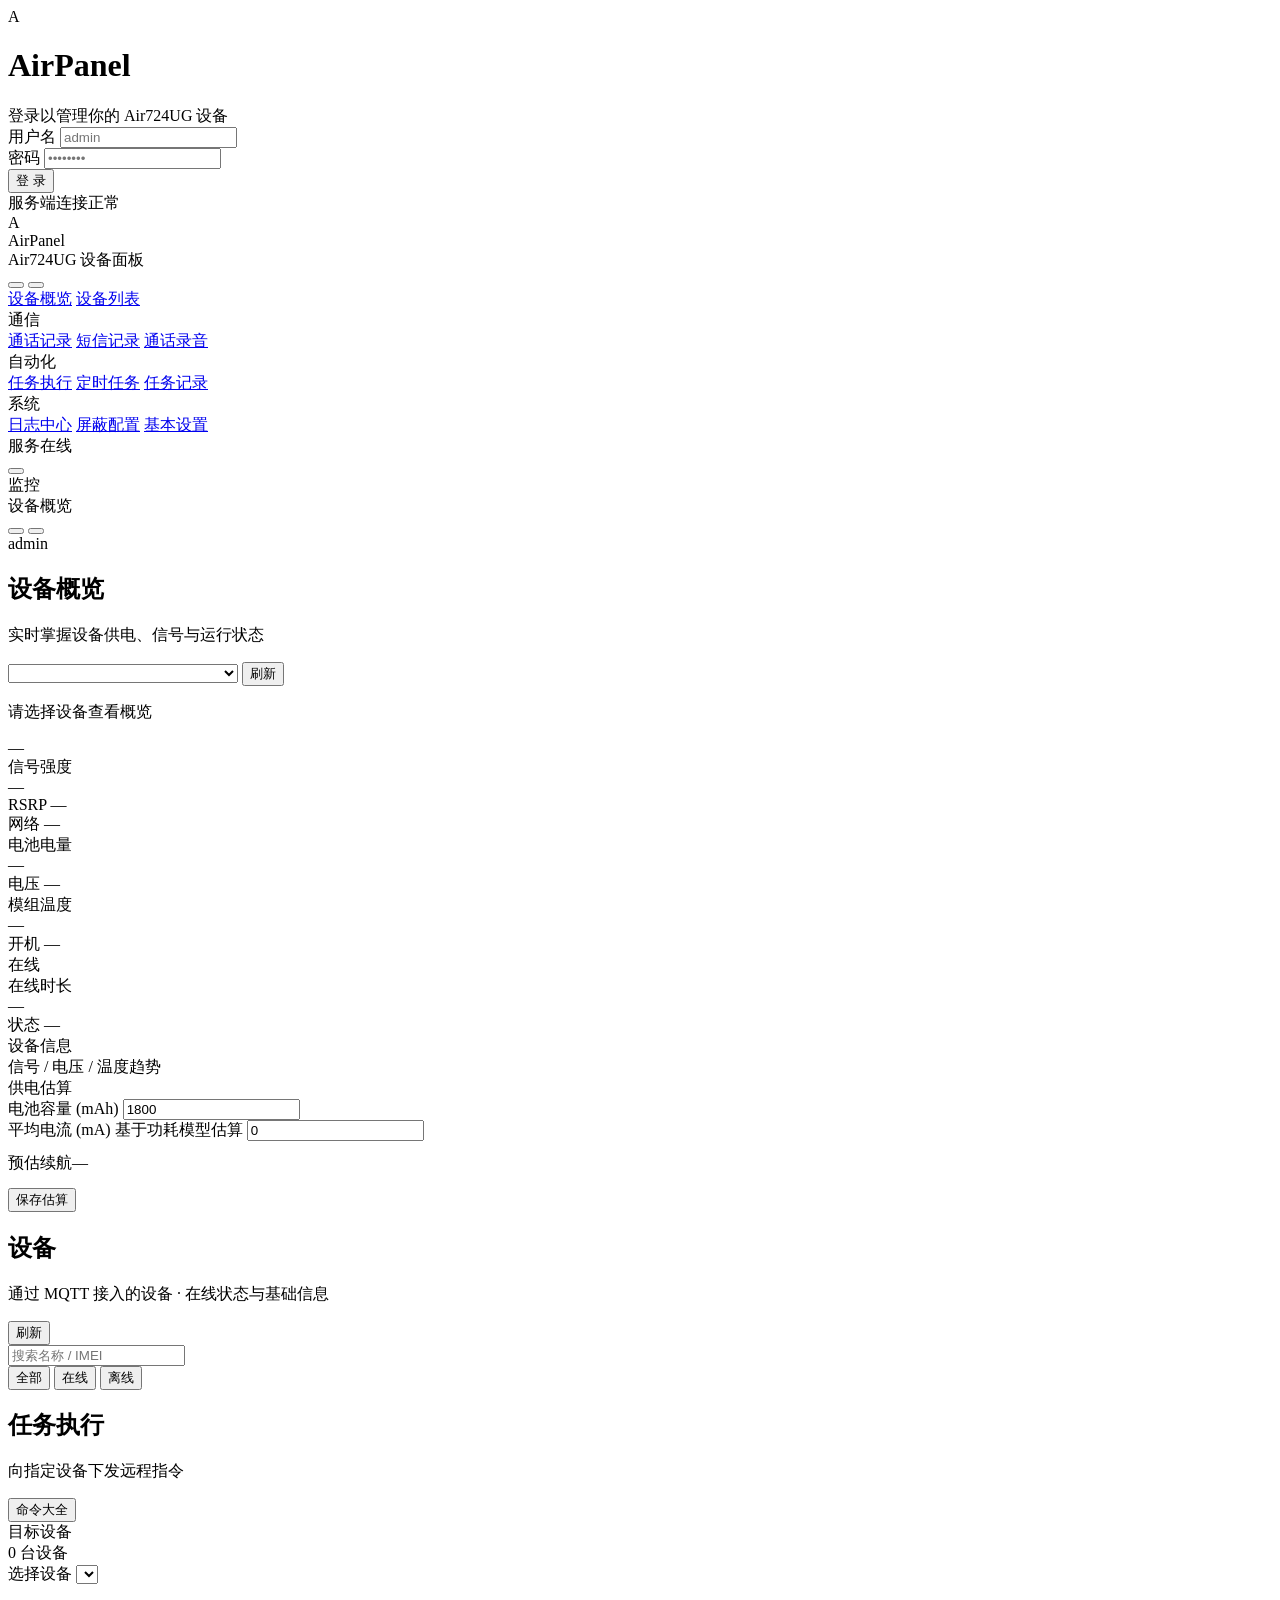
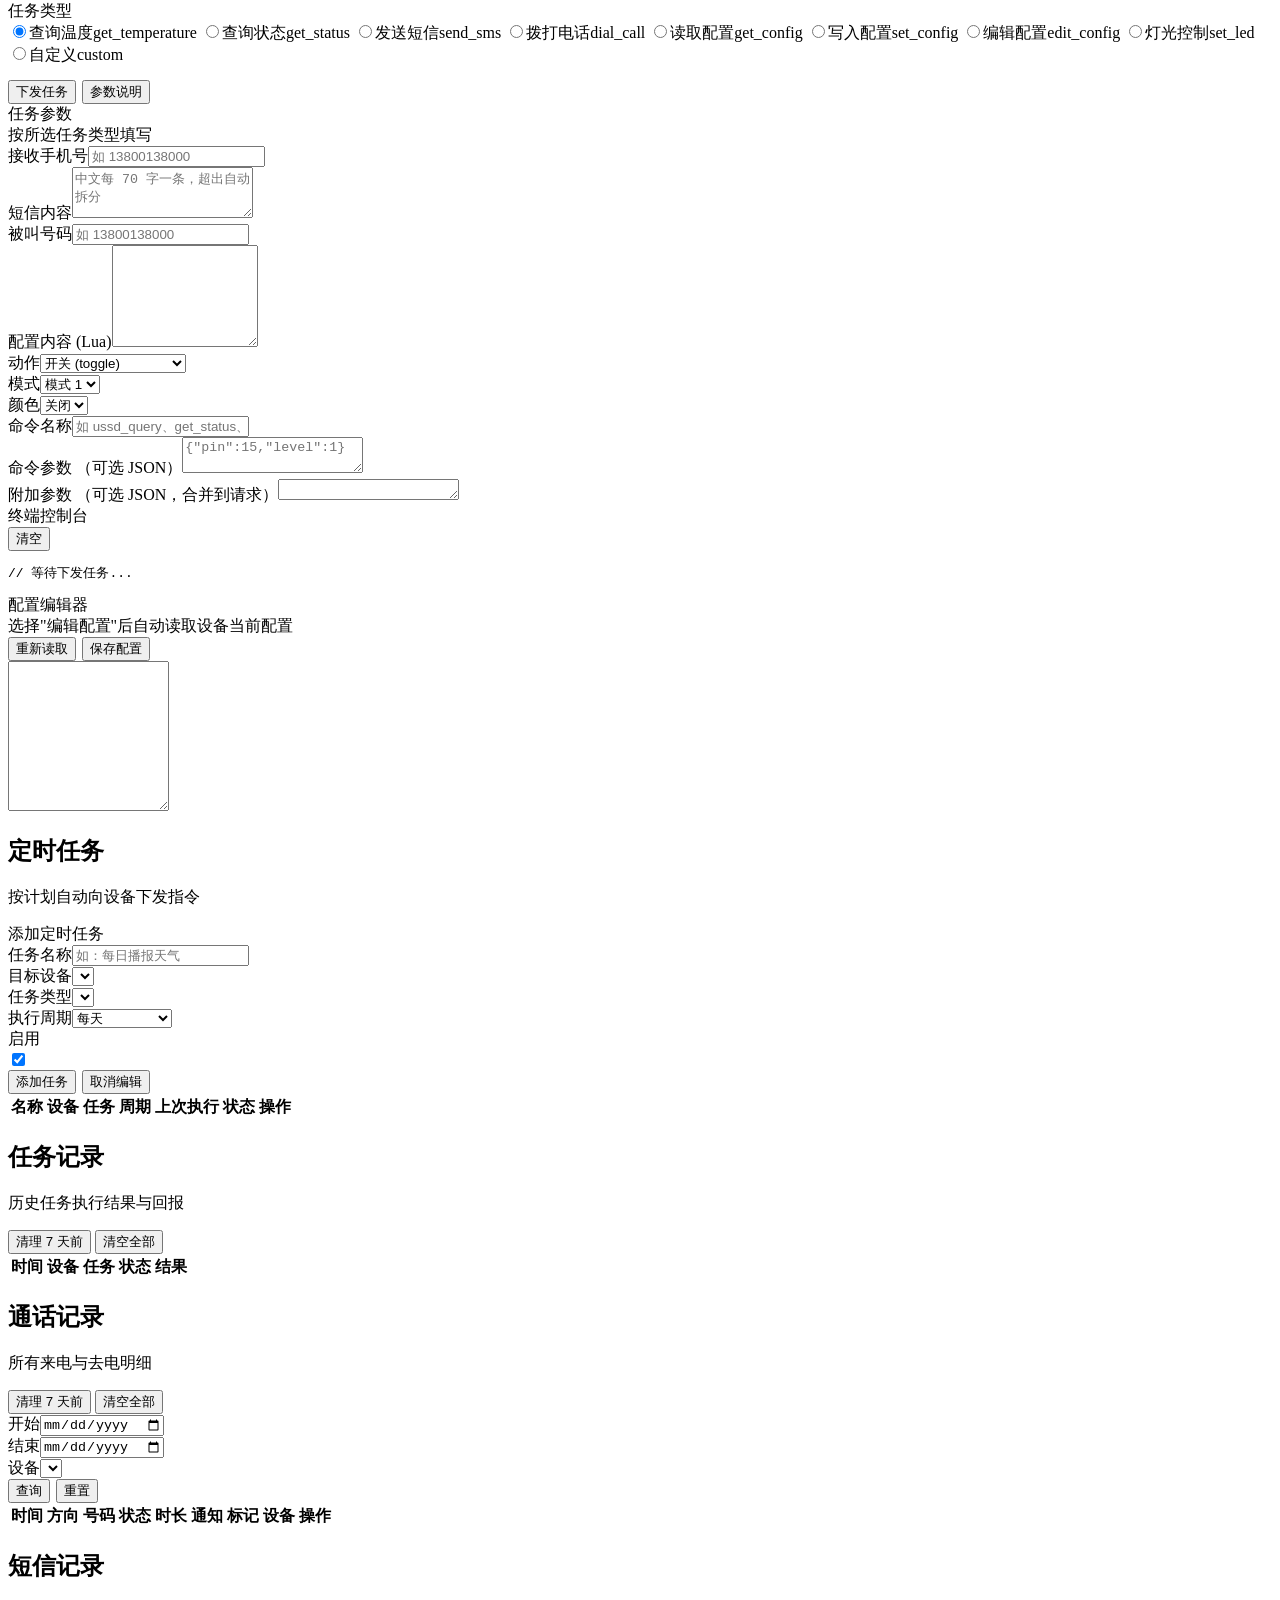
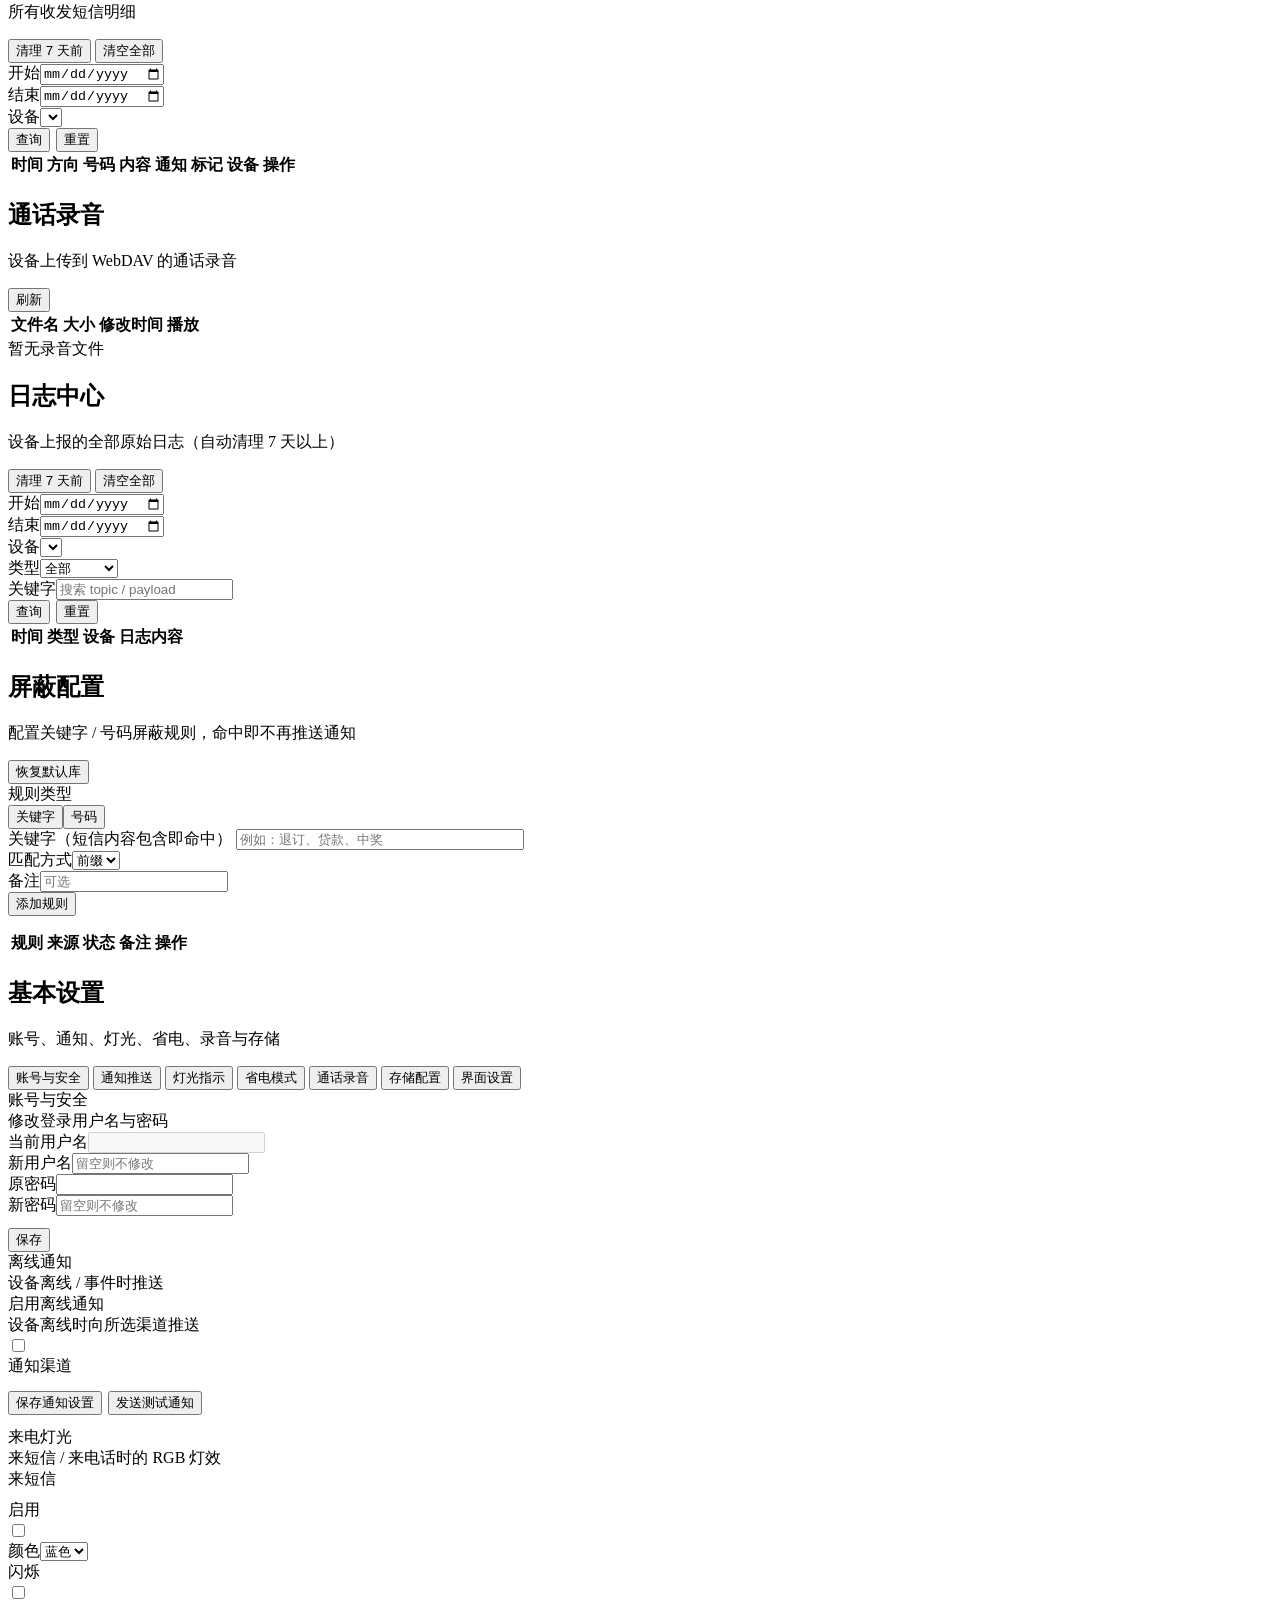
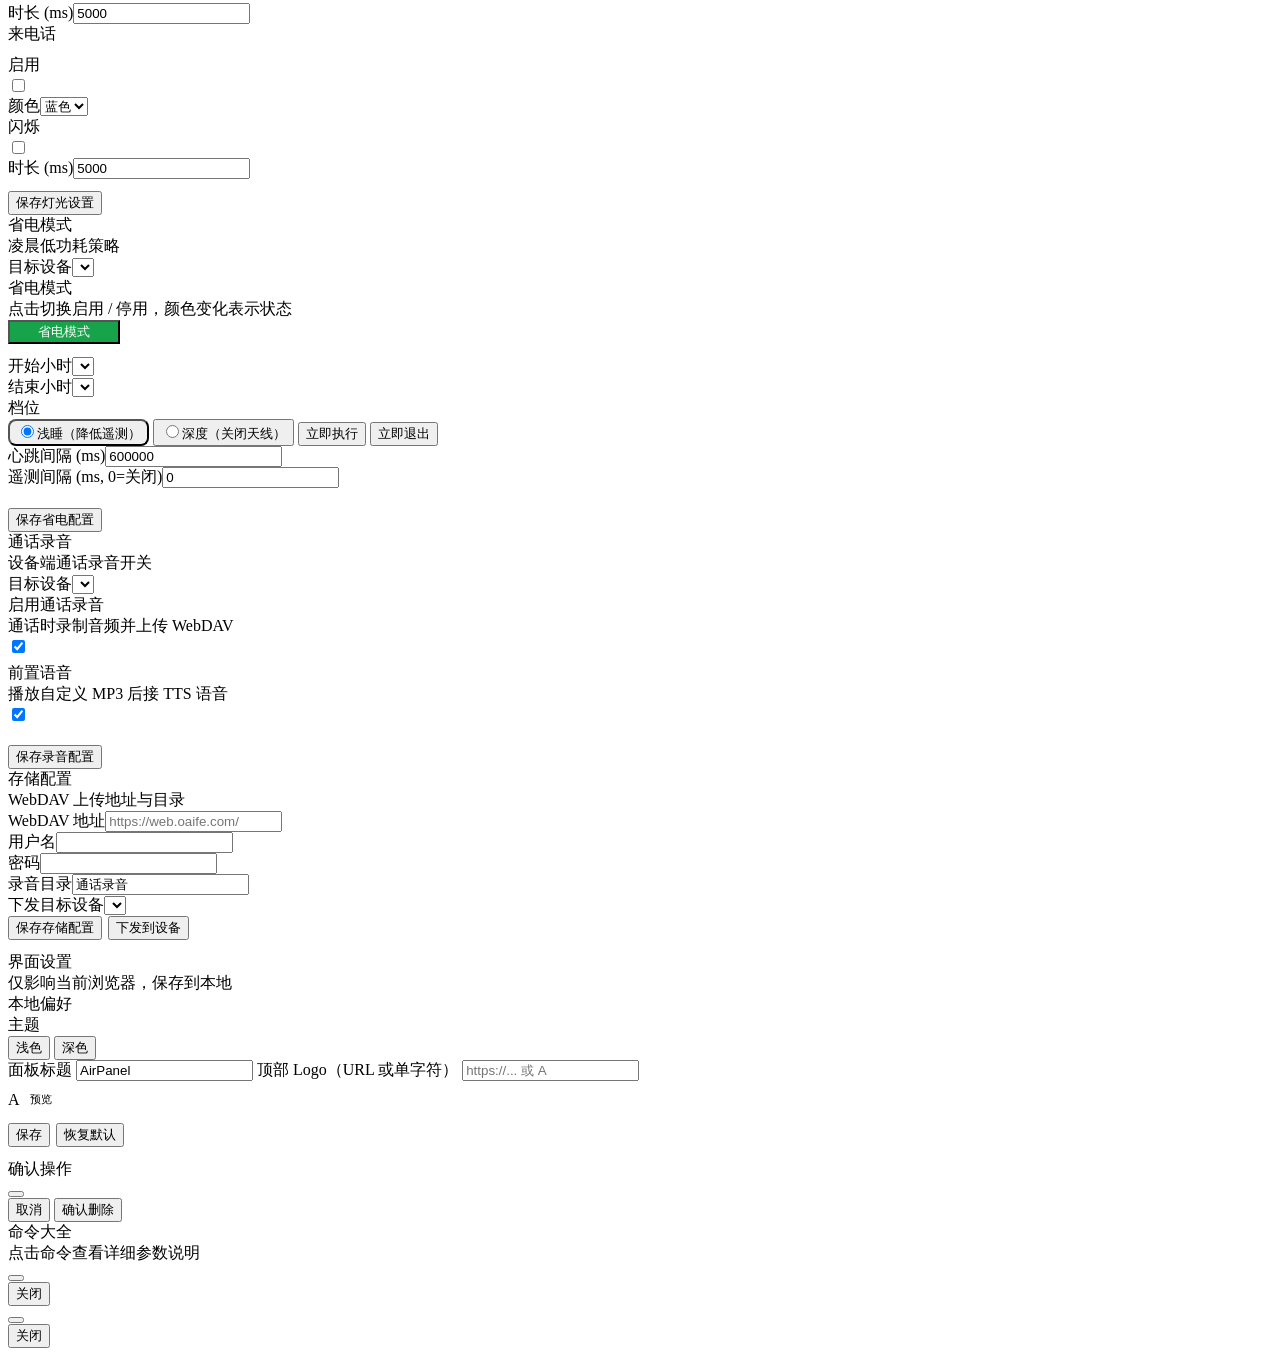
==== commit 95424247: "fix: 按iOS27原型修复四项UI问题 - 浅色默认态补齐CSS变量与可见边框; 设置页改竖向set-nav布局; 设备页改左右分栏(设备列表+详情); 修复设置tab与设备详情交互绑定" ====
--- a/server-go/static/index.html
+++ b/server-go/static/index.html
@@ -141,16 +141,25 @@
         <!-- ========== 设备列表 ========== -->
         <section class="page" data-page="devices" id="page-devices">
           <div class="hero">
-            <div><h1>设备列表</h1><p>管理接入面板的 Air724UG 设备</p></div>
+            <div><h1>设备</h1><p>通过 MQTT 接入的设备 · 在线状态与基础信息</p></div>
             <div class="hero-actions">
               <span class="dim" id="refresh-devices-time"></span>
               <button class="btn ghost sm" id="refresh-devices"><i class="ic" data-i="refresh"></i>刷新</button>
             </div>
           </div>
-          <div class="card flush">
-            <table class="tbl"><thead><tr>
-              <th>IMEI</th><th>备注</th><th>号码</th><th>状态</th><th>首次接入</th><th>最后在线</th><th style="text-align:right">操作</th>
-            </tr></thead><tbody id="devices-tbody"></tbody></table>
+          <div class="devices-layout">
+            <div class="card">
+              <div class="dev-tools">
+                <input class="input" id="devSearch" placeholder="搜索名称 / IMEI">
+              </div>
+              <div class="seg" id="devFilter" style="width:100%">
+                <button class="on" data-f="all" style="flex:1">全部</button>
+                <button data-f="online" style="flex:1">在线</button>
+                <button data-f="offline" style="flex:1">离线</button>
+              </div>
+              <div class="dev-list" id="devList"></div>
+            </div>
+            <div class="card" id="devDetail"></div>
           </div>
         </section>
 
@@ -407,18 +416,20 @@
         <!-- ========== 基本设置 ========== -->
         <section class="page" data-page="settings" id="page-settings">
           <div class="hero"><div><h1>基本设置</h1><p>账号、通知、灯光、省电、录音与存储</p></div></div>
-          <div class="set-tabs">
-            <button class="set-tab-btn on" data-set-tab="account">账号</button>
-            <button class="set-tab-btn" data-set-tab="notify">离线通知</button>
-            <button class="set-tab-btn" data-set-tab="led">来电灯光</button>
-            <button class="set-tab-btn" data-set-tab="powersave">省电模式</button>
-            <button class="set-tab-btn" data-set-tab="record">通话录音</button>
-            <button class="set-tab-btn" data-set-tab="store">存储配置</button>
-            <button class="set-tab-btn" data-set-tab="ui">界面</button>
-          </div>
+          <div class="settings-layout">
+            <div class="card set-nav" id="setNav">
+              <button class="set-item on" data-set="account"><i class="ic" data-i="person"></i>账号与安全</button>
+              <button class="set-item" data-set="notify"><i class="ic" data-i="bell"></i>通知推送</button>
+              <button class="set-item" data-set="led"><i class="ic" data-i="lightbulb"></i>灯光指示</button>
+              <button class="set-item" data-set="powersave"><i class="ic" data-i="power"></i>省电模式</button>
+              <button class="set-item" data-set="record"><i class="ic" data-i="mic"></i>通话录音</button>
+              <button class="set-item" data-set="store"><i class="ic" data-i="server"></i>存储配置</button>
+              <button class="set-item" data-set="ui"><i class="ic" data-i="palette"></i>界面设置</button>
+            </div>
+            <div>
 
           <!-- 账号 -->
-          <div class="card set-panel on" id="set-tab-account">
+          <div class="card set-panel on" id="set-tab-account" data-panel="account">
             <div class="card-head"><div><div class="card-title">账号与安全</div><div class="card-sub">修改登录用户名与密码</div></div></div>
             <form id="settings-form" class="grid2">
               <div class="field"><label class="label">当前用户名</label><input id="set-current-username" class="input" disabled></div>
@@ -431,7 +442,7 @@
           </div>
 
           <!-- 离线通知 -->
-          <div class="card set-panel hidden" id="set-tab-notify">
+          <div class="card set-panel" id="set-tab-notify" data-panel="notify">
             <div class="card-head"><div><div class="card-title">离线通知</div><div class="card-sub">设备离线 / 事件时推送</div></div></div>
             <form id="notify-settings-form">
               <div class="switch-row" style="padding:0"><div class="grow"><div class="t">启用离线通知</div><div class="s">设备离线时向所选渠道推送</div></div>
@@ -448,7 +459,7 @@
           </div>
 
           <!-- 来电灯光 -->
-          <div class="card set-panel hidden" id="set-tab-led">
+          <div class="card set-panel" id="set-tab-led" data-panel="led">
             <div class="card-head"><div><div class="card-title">来电灯光</div><div class="card-sub">来短信 / 来电话时的 RGB 灯效</div></div></div>
             <form id="led-settings-form" class="grid2">
               <div class="card" style="box-shadow:none;background:var(--fill2)">
@@ -473,7 +484,7 @@
           </div>
 
           <!-- 省电模式 -->
-          <div class="card set-panel hidden" id="set-tab-powersave">
+          <div class="card set-panel" id="set-tab-powersave" data-panel="powersave">
             <div class="card-head"><div><div class="card-title">省电模式</div><div class="card-sub">凌晨低功耗策略</div></div></div>
             <form id="powersave-form">
               <div class="field"><label class="label">目标设备</label><select id="powersave-device" class="select"></select></div>
@@ -503,7 +514,7 @@
           </div>
 
           <!-- 通话录音 -->
-          <div class="card set-panel hidden" id="set-tab-record">
+          <div class="card set-panel" id="set-tab-record" data-panel="record">
             <div class="card-head"><div><div class="card-title">通话录音</div><div class="card-sub">设备端通话录音开关</div></div></div>
             <form id="record-form">
               <div class="field"><label class="label">目标设备</label><select id="record-device" class="select"></select></div>
@@ -517,7 +528,7 @@
           </div>
 
           <!-- 存储配置 -->
-          <div class="card set-panel hidden" id="set-tab-store">
+          <div class="card set-panel" id="set-tab-store" data-panel="store">
             <div class="card-head"><div><div class="card-title">存储配置</div><div class="card-sub">WebDAV 上传地址与目录</div></div></div>
             <form id="store-form" class="grid2">
               <div class="field"><label class="label">WebDAV 地址</label><input id="store-url" class="input" placeholder="https://web.oaife.com/"></div>
@@ -534,7 +545,7 @@
           </div>
 
           <!-- 界面 -->
-          <div class="card set-panel hidden" id="set-tab-ui">
+          <div class="card set-panel" id="set-tab-ui" data-panel="ui">
             <div class="card-head"><div><div class="card-title">界面设置</div><div class="card-sub">仅影响当前浏览器，保存到本地</div></div>
               <span class="badge blue">本地偏好</span></div>
             <label class="label">主题</label>
@@ -555,6 +566,8 @@
               <button class="btn ghost sm" id="ui-reset-btn">恢复默认</button>
             </div>
             <p id="ui-msg" class="hidden" style="font-size:12px;margin-top:10px"></p>
+          </div>
+            </div>
           </div>
         </section>
 
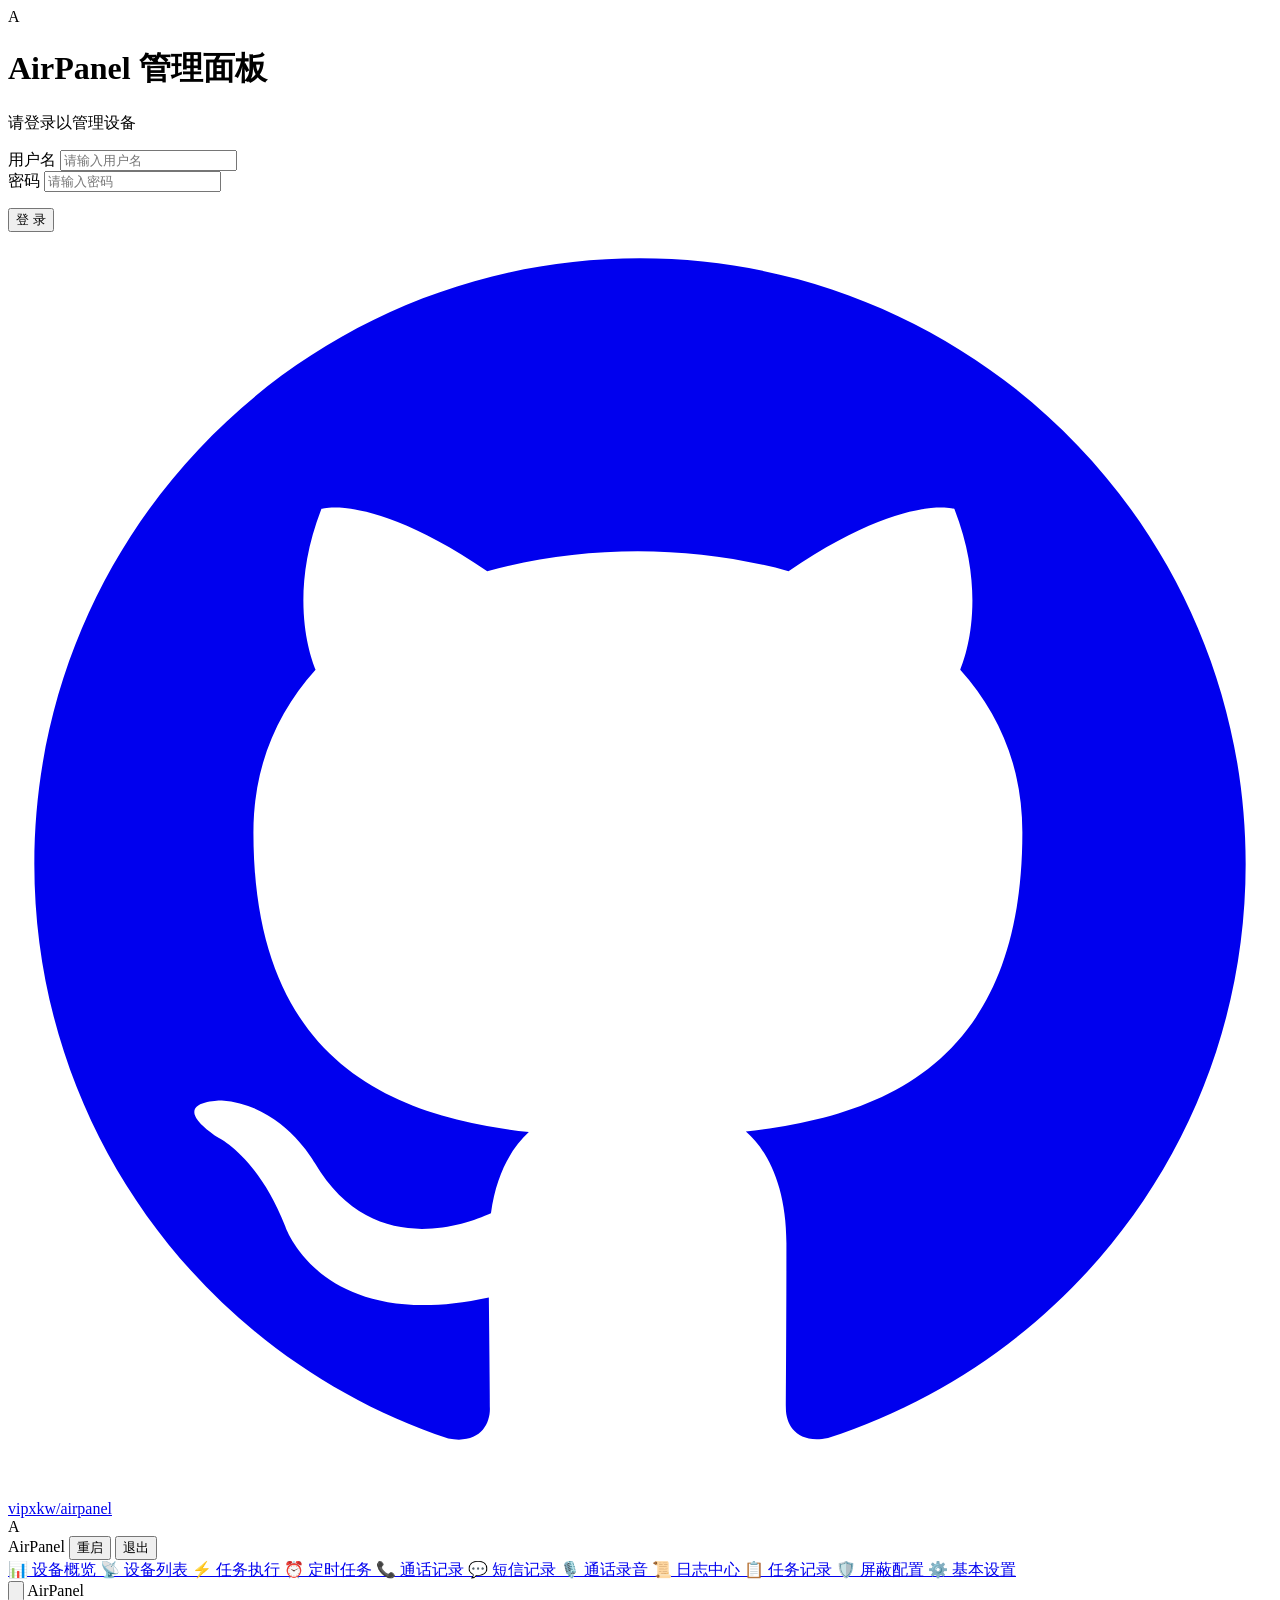
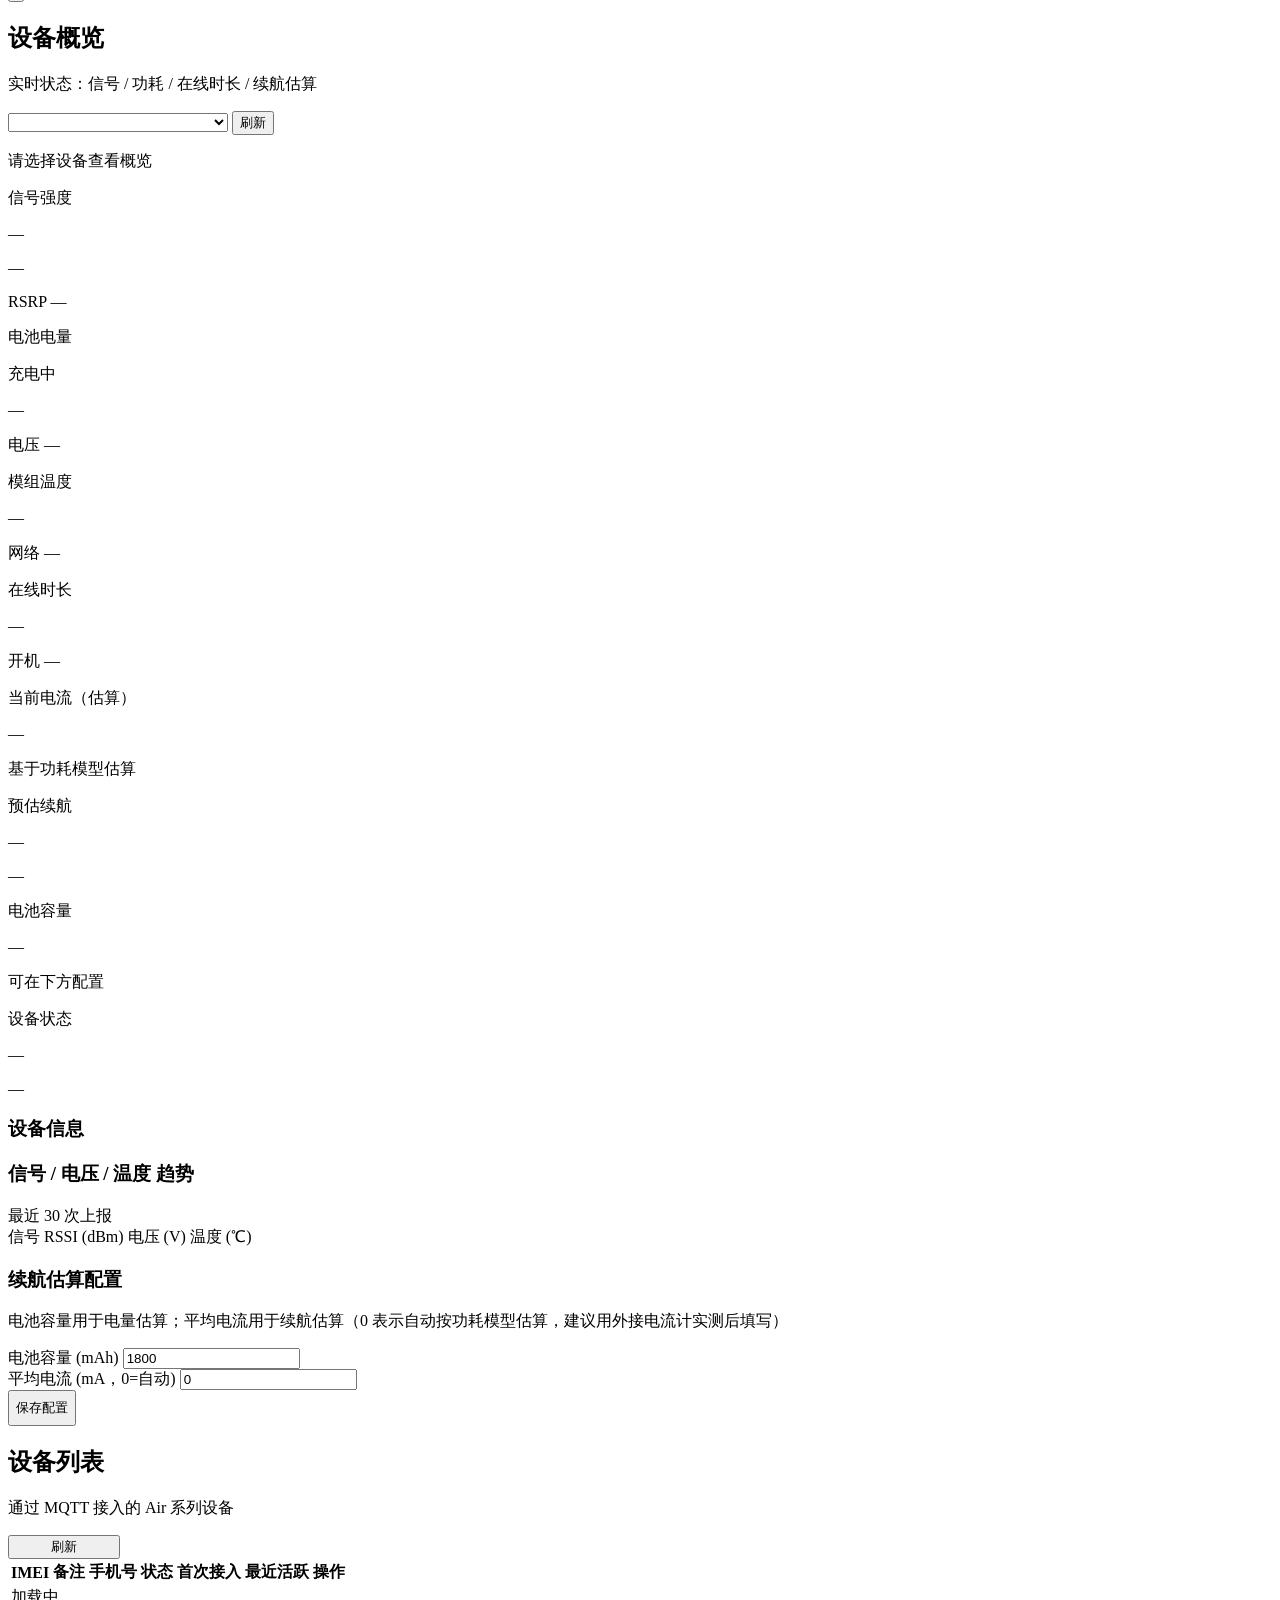
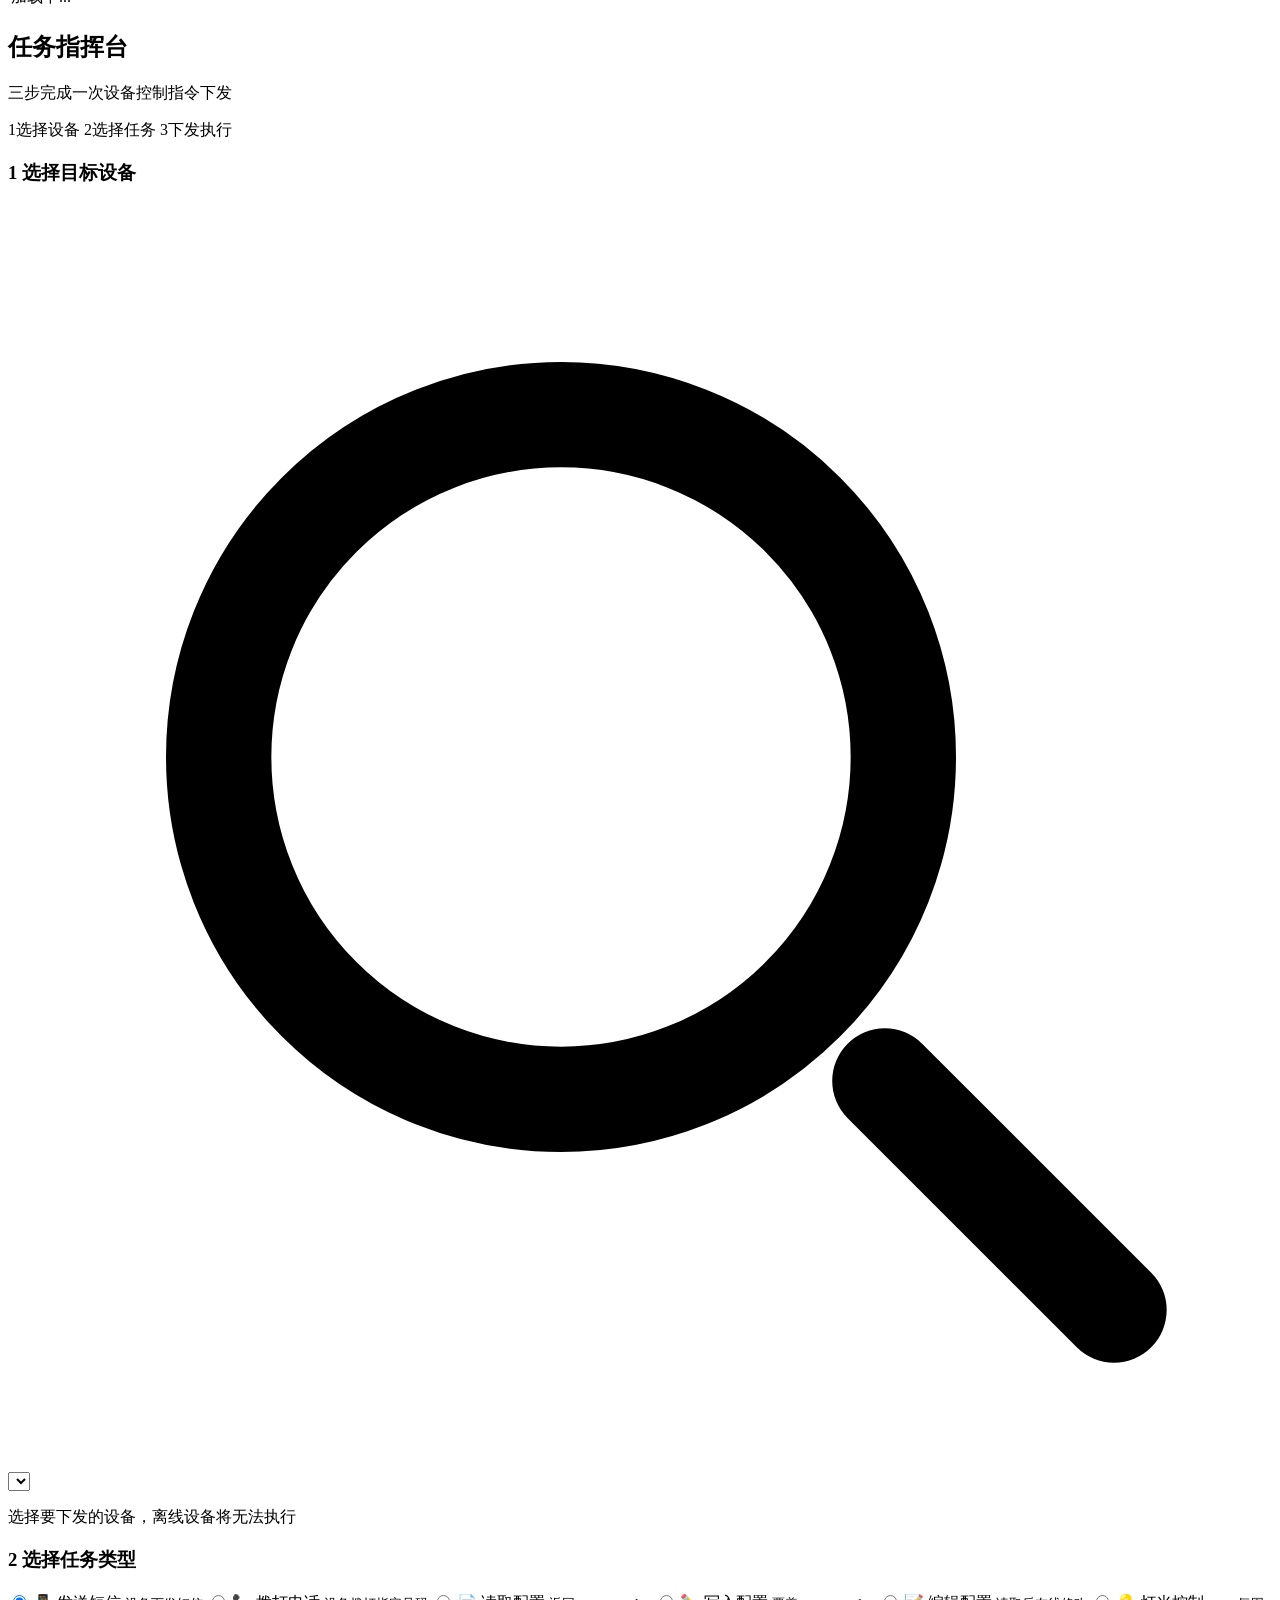
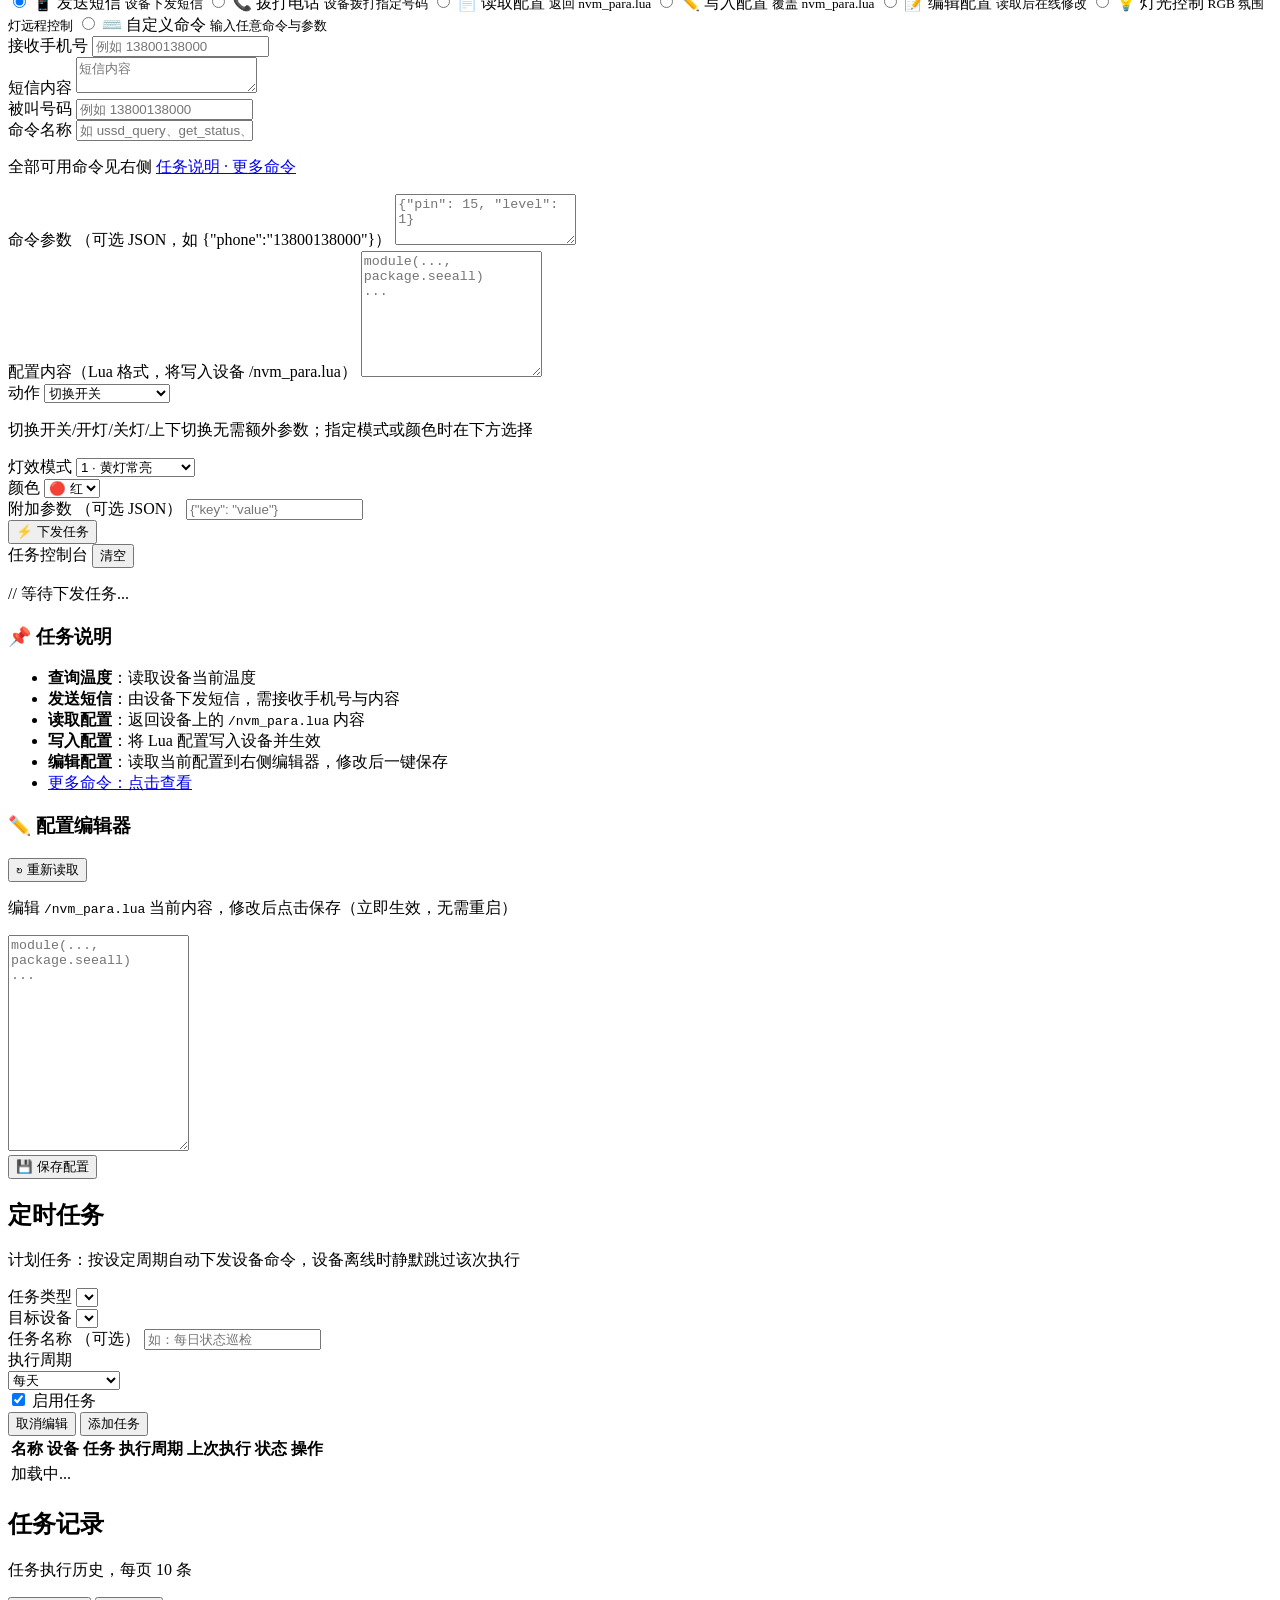
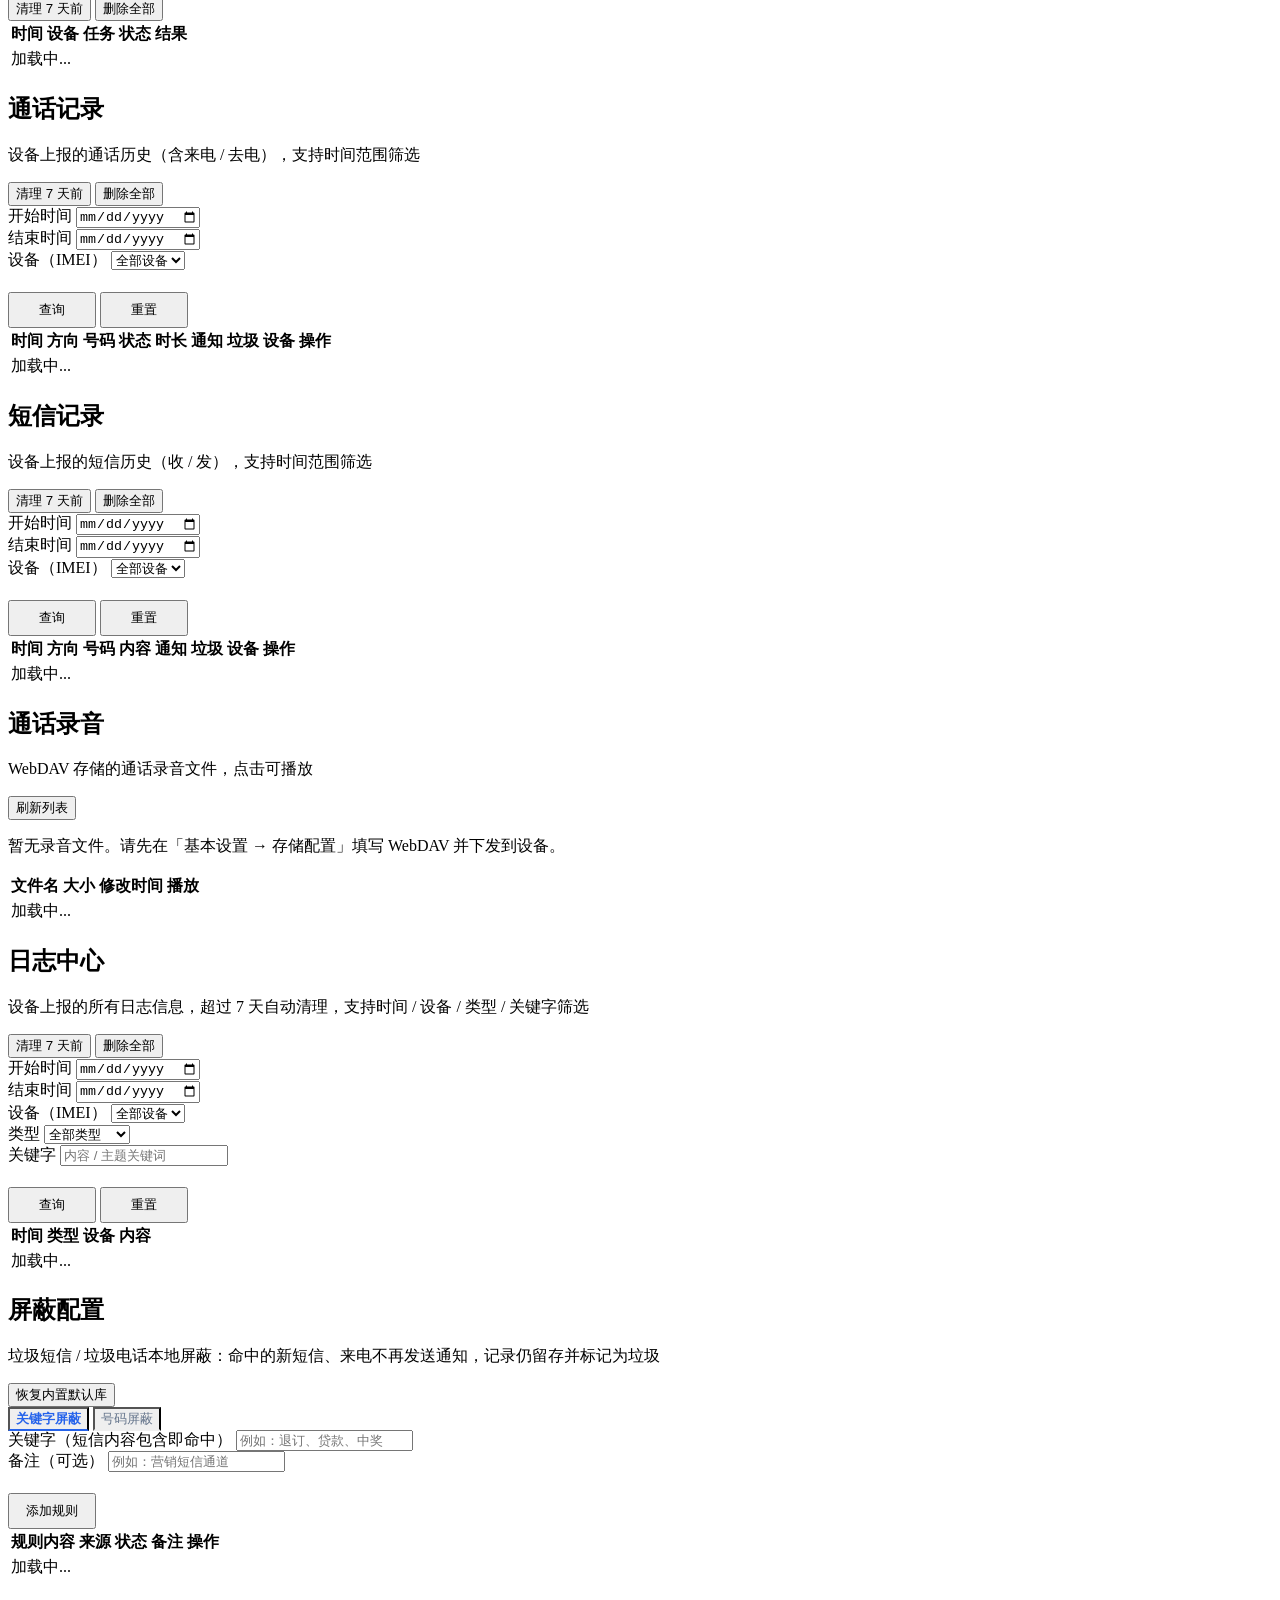
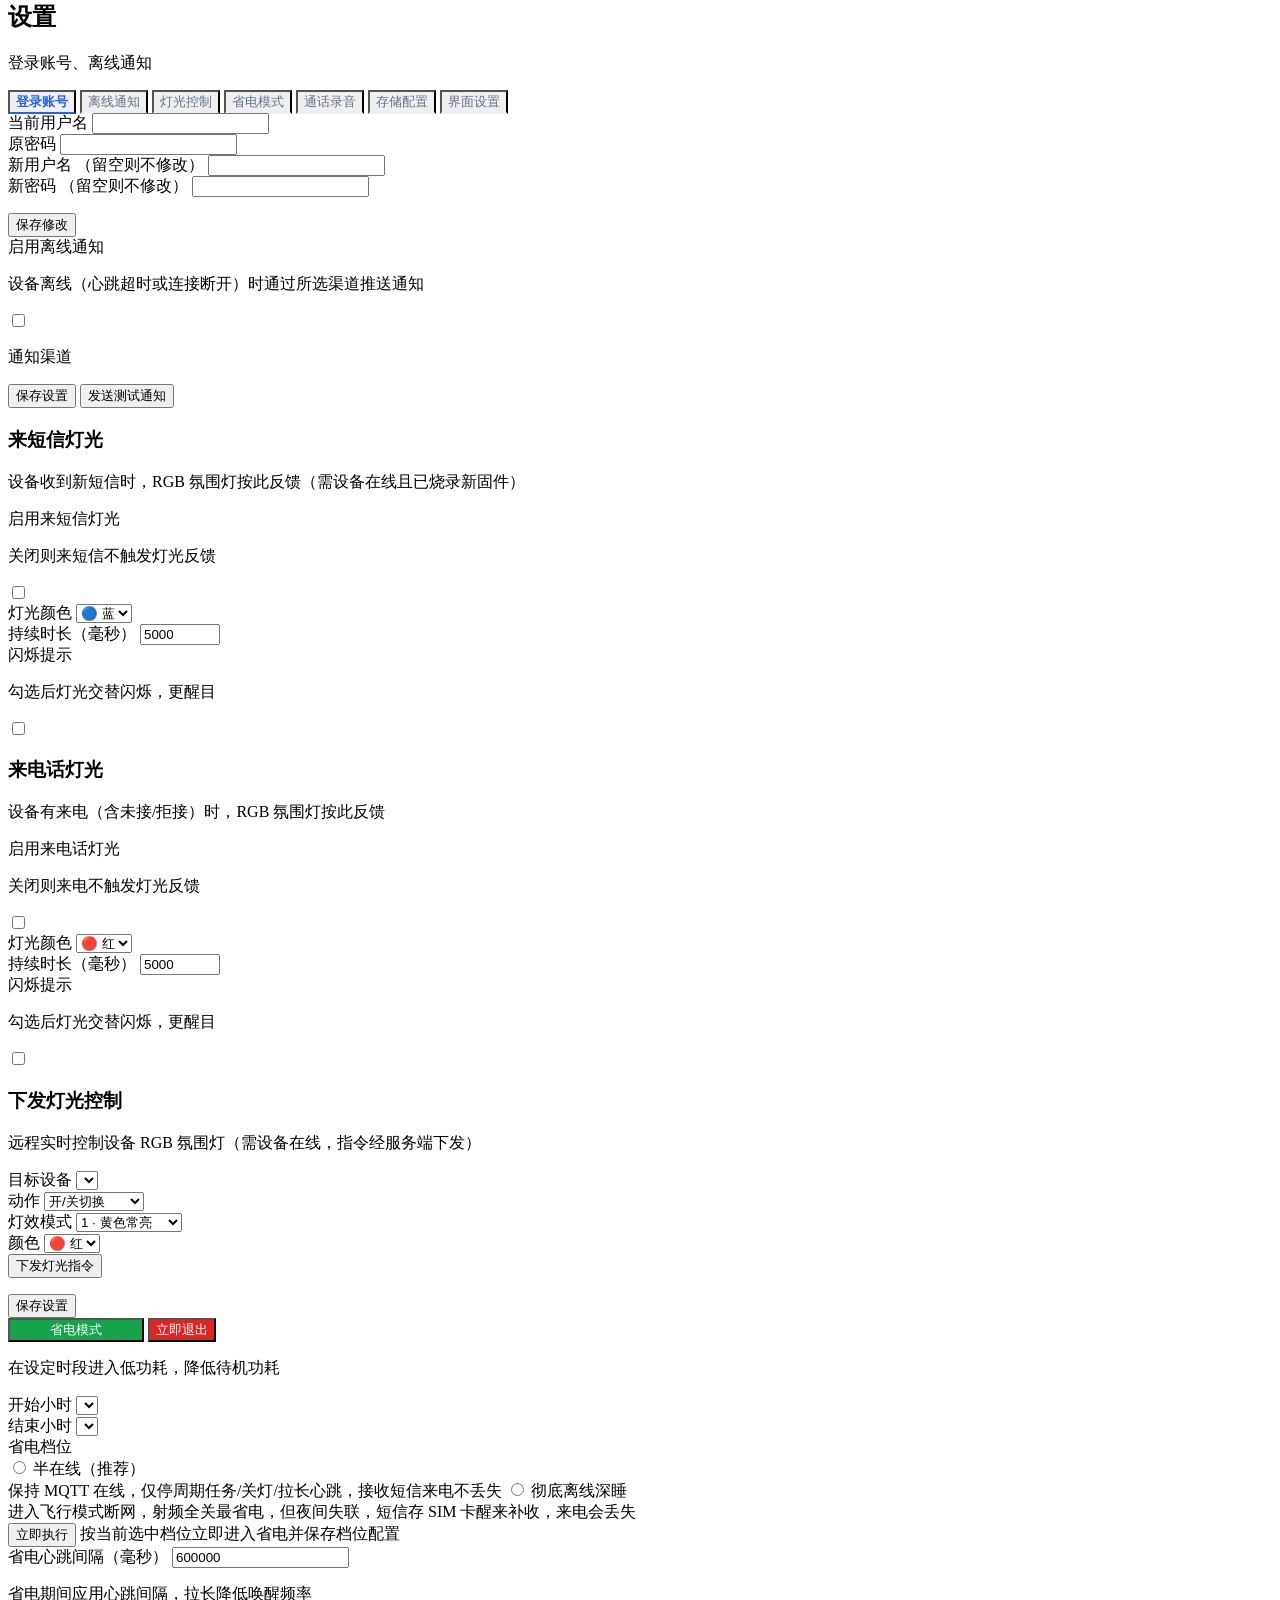
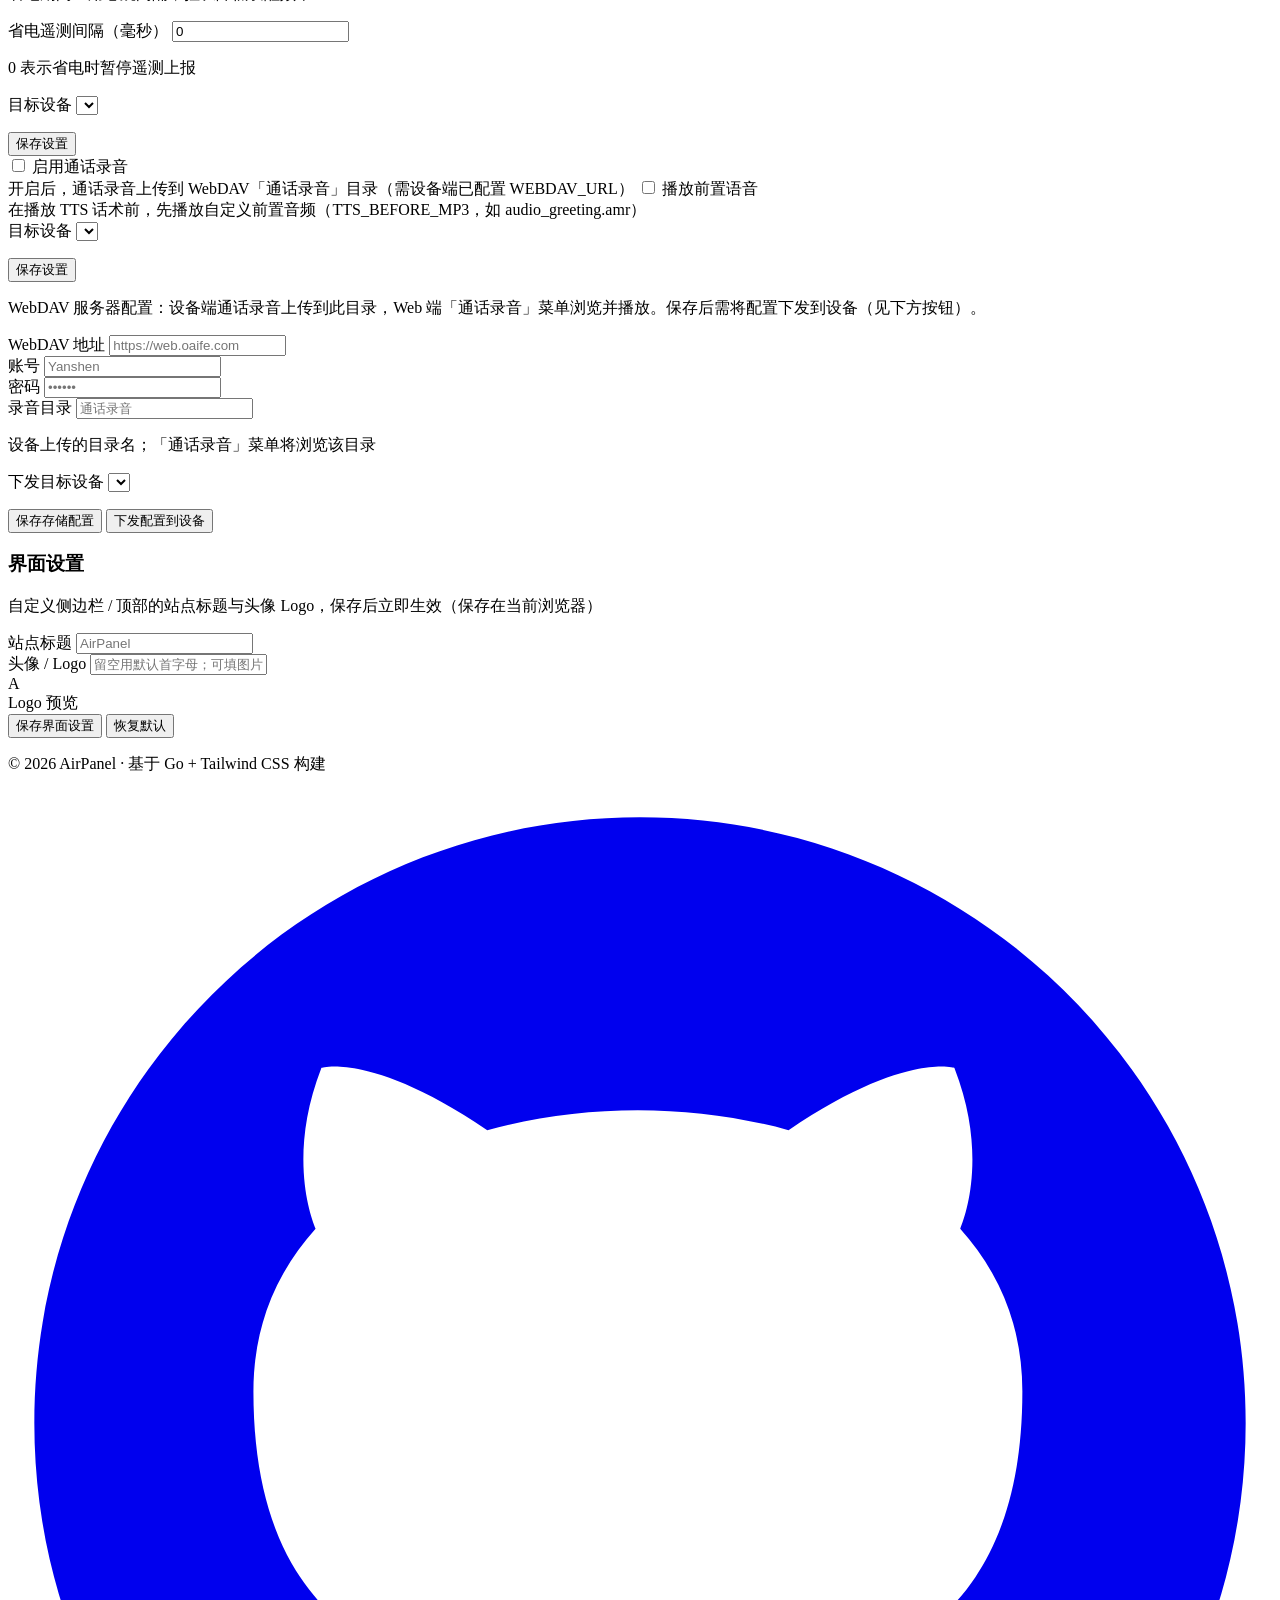
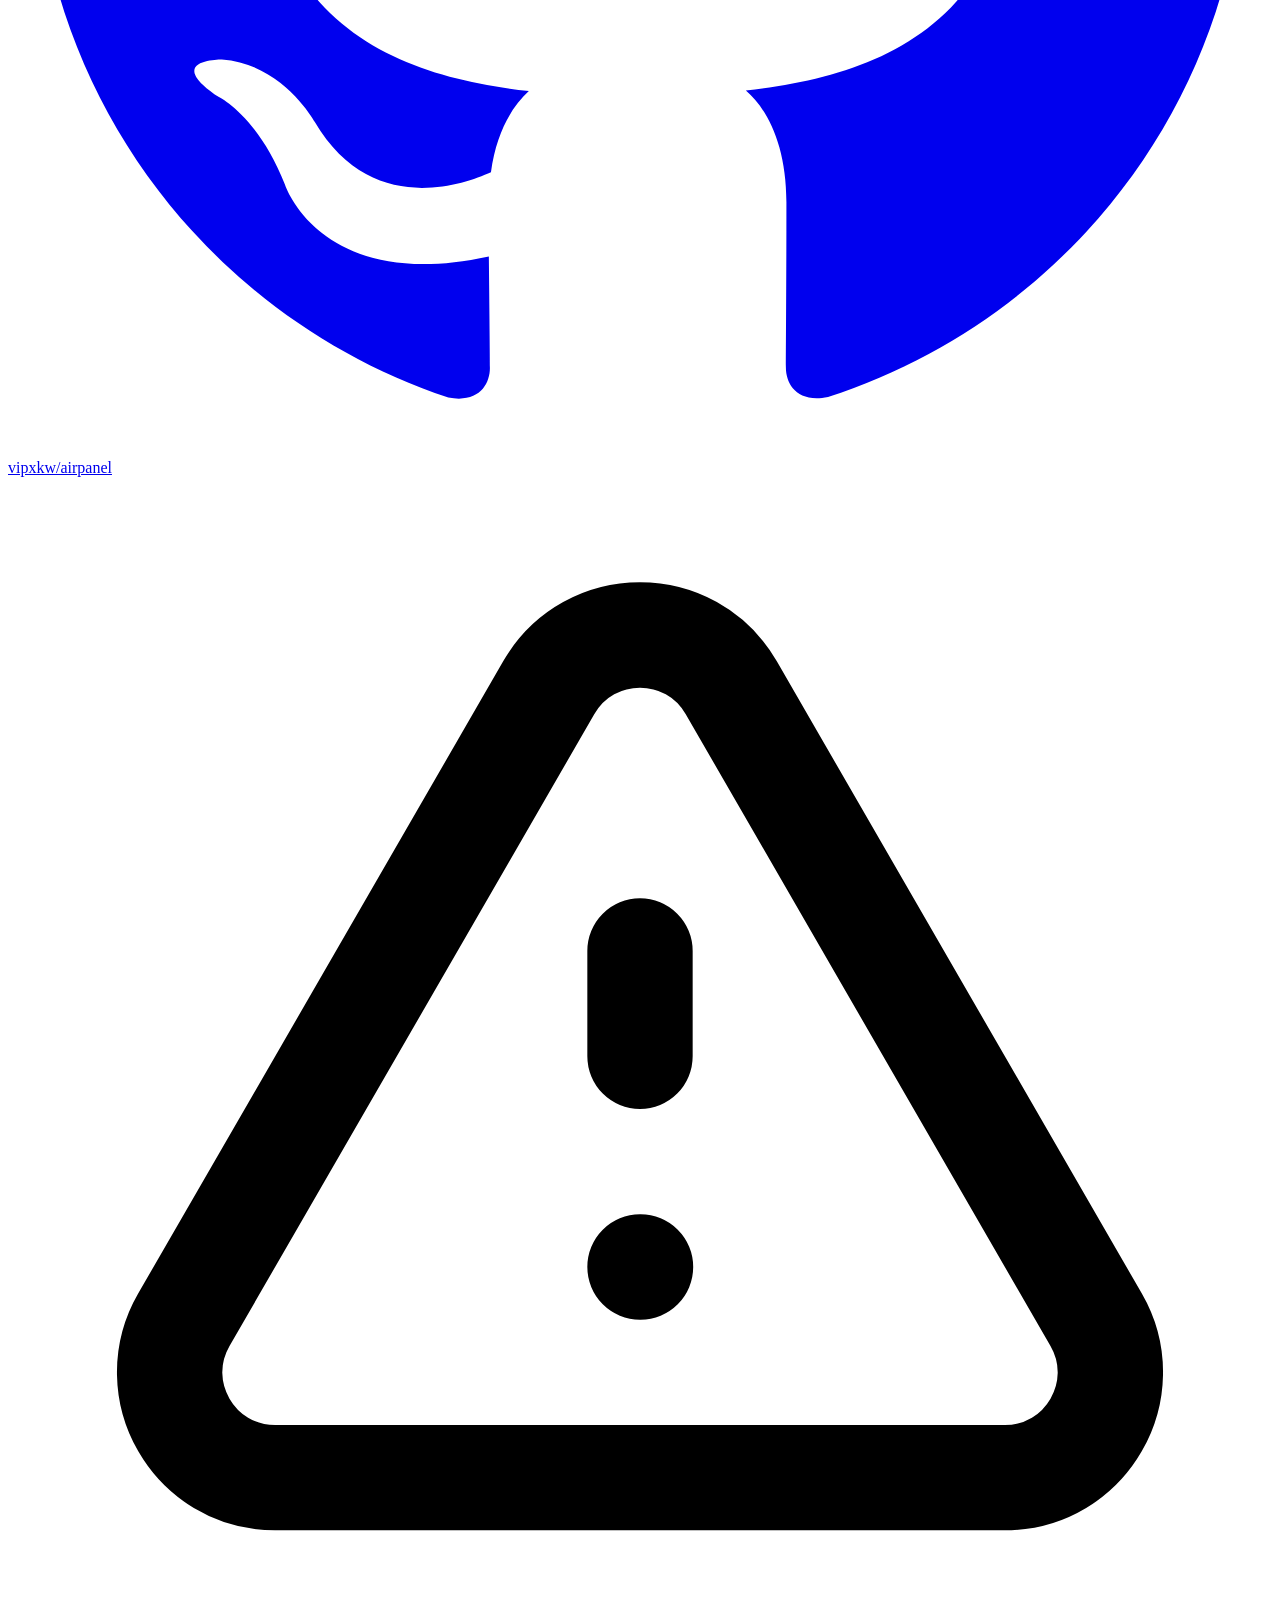
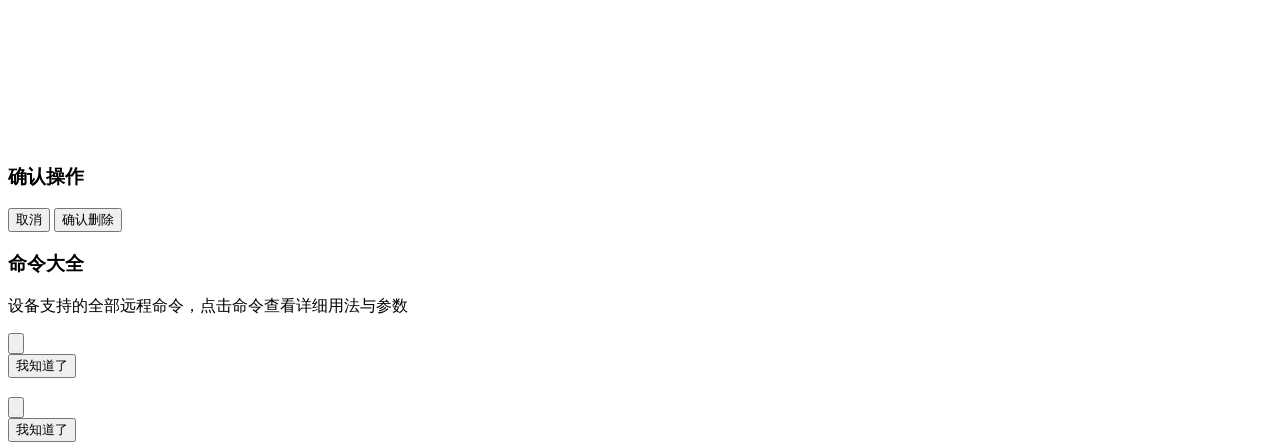
==== commit 3ea62f95: "feat: notify queue cap/priority, disable vUSB by default, LED default off; web settings led dispatch" ====
--- a/server-go/static/index.html
+++ b/server-go/static/index.html
@@ -15,605 +15,1381 @@
   <link rel="manifest" href="/manifest.webmanifest">
   <link rel="apple-touch-icon" href="/icons/apple-touch-icon.png">
   <link rel="icon" type="image/png" href="/icons/favicon.png">
-  <link rel="stylesheet" href="/css/style.css?v=20261018">
+  <link rel="stylesheet" href="/css/style.css?v=20261012a">
 </head>
-<body data-theme="light">
-
-  <div class="wall"><i class="b1"></i><i class="b2"></i><i class="b3"></i></div>
-
-  <!-- ================= 登录 ================= -->
-  <div class="login" id="login-view">
-    <div class="login-card">
-      <div class="login-logo" id="login-logo">A</div>
-      <h1 id="login-title">AirPanel</h1>
-      <div class="sub">登录以管理你的 Air724UG 设备</div>
-      <form id="login-form">
-        <div class="field"><label for="login-username">用户名</label>
-          <input id="login-username" class="input" placeholder="admin" autocomplete="username"></div>
-        <div class="field"><label for="login-password">密码</label>
-          <input id="login-password" type="password" class="input" placeholder="••••••••" autocomplete="current-password"></div>
-        <div id="login-error" class="login-error hidden"></div>
-        <button type="submit" id="login-btn" class="btn primary lg"><i class="ic" data-i="key"></i>登 录</button>
-      </form>
-      <div class="login-foot"><span class="dot"></span>服务端连接正常</div>
+<body class="bg-slate-100 text-slate-900 min-h-screen" style="padding-top:env(safe-area-inset-top);padding-bottom:env(safe-area-inset-bottom)">
+
+  <!-- ===================== 登录视图 ===================== -->
+  <div id="login-view" class="hidden min-h-screen flex flex-col items-center justify-center p-4">
+    <div class="w-full max-w-sm">
+      <div class="card p-8">
+        <div class="flex flex-col items-center mb-8">
+          <div class="w-14 h-14 rounded-2xl bg-gradient-to-br from-blue-500 to-indigo-600 flex items-center justify-center text-white text-2xl font-bold shadow-lg mb-4">A</div>
+          <h1 class="text-xl font-semibold text-slate-900">AirPanel 管理面板</h1>
+          <p class="text-sm text-slate-500 mt-1">请登录以管理设备</p>
+        </div>
+        <form id="login-form" class="space-y-4">
+          <div>
+            <label class="label" for="login-username">用户名</label>
+            <input id="login-username" type="text" class="input" placeholder="请输入用户名" autocomplete="username" required>
+          </div>
+          <div>
+            <label class="label" for="login-password">密码</label>
+            <input id="login-password" type="password" class="input" placeholder="请输入密码" autocomplete="current-password" required>
+          </div>
+          <p id="login-error" class="hidden text-sm text-red-600"></p>
+          <button type="submit" id="login-btn" class="btn btn-primary w-full">登 录</button>
+        </form>
+      </div>
     </div>
+    <footer class="mt-8 text-center">
+      <a href="https://github.com/vipxkw/airpanel" target="_blank" rel="noopener"
+         class="inline-flex items-center gap-1.5 text-sm text-slate-500 hover:text-slate-800 transition-colors">
+        <svg class="w-4 h-4" viewBox="0 0 24 24" fill="currentColor" aria-hidden="true"><path fill-rule="evenodd" clip-rule="evenodd" d="M12 .5C5.65.5.5 5.65.5 12c0 5.08 3.29 9.39 7.86 10.91.58.11.79-.25.79-.56 0-.27-.01-1.17-.02-2.12-3.2.7-3.87-1.36-3.87-1.36-.52-1.33-1.28-1.68-1.28-1.68-1.04-.71.08-.7.08-.7 1.15.08 1.76 1.18 1.76 1.18 1.03 1.76 2.7 1.25 3.35.96.1-.75.4-1.25.72-1.54-2.55-.29-5.23-1.28-5.23-5.69 0-1.26.45-2.28 1.18-3.09-.12-.29-.51-1.46.11-3.05 0 0 .96-.31 3.15 1.18.91-.25 1.89-.38 2.86-.38.97 0 1.95.13 2.86.38 2.19-1.49 3.15-1.18 3.15-1.18.62 1.59.23 2.76.11 3.05.73.81 1.18 1.83 1.18 3.09 0 4.42-2.69 5.39-5.25 5.68.41.35.77 1.05.77 2.12 0 1.53-.01 2.76-.01 3.14 0 .31.21.68.8.56C20.23 21.38 23.5 17.08 23.5 12 23.5 5.65 18.35.5 12 .5z"/></svg>
+        <span>vipxkw/airpanel</span>
+      </a>
+    </footer>
   </div>
 
-  <!-- ================= 主应用 ================= -->
-  <div class="app hidden" id="main-view">
-
-    <!-- 侧边栏 -->
-    <aside class="sidebar" id="sidebar">
-      <div class="brand">
-        <div class="brand-mark" id="brand-logo">A</div>
-        <div class="brand-grow">
-          <div class="brand-name" id="brand-title">AirPanel</div>
-          <div class="brand-sub" id="m-brand-title">Air724UG 设备面板</div>
+  <!-- ===================== 主视图 ===================== -->
+  <div id="main-view" class="hidden">
+    <div class="min-h-screen md:flex">
+      <!-- 移动端侧边栏遮罩 -->
+      <div id="sidebar-overlay" class="fixed inset-0 z-30 bg-slate-900/50 backdrop-blur-sm hidden md:hidden"></div>
+
+      <!-- 侧边栏（桌面常驻，移动端抽屉式） -->
+      <aside id="sidebar" class="fixed inset-y-0 left-0 z-40 w-64 shrink-0 -translate-x-full bg-slate-900 text-slate-300 flex flex-col transition-transform duration-300 ease-in-out md:static md:translate-x-0 md:h-screen">
+        <div class="h-16 flex items-center gap-2.5 px-5 border-b border-slate-800">
+          <div id="brand-logo" class="w-8 h-8 rounded-lg bg-gradient-to-br from-blue-500 to-indigo-600 flex items-center justify-center text-white text-sm font-bold shrink-0">A</div>
+          <span id="brand-title" class="font-semibold text-white truncate">AirPanel</span>
+          <span class="ml-auto flex items-center gap-3 shrink-0">
+            <button id="restart-btn" class="text-xs text-slate-400 hover:text-emerald-400 shrink-0" title="重启服务端">重启</button>
+            <button id="logout-btn" class="text-xs text-slate-400 hover:text-white shrink-0" title="退出登录">退出</button>
+          </span>
         </div>
-        <div class="brand-actions">
-          <button class="icon-btn" id="restart-btn" title="重启服务端"><i class="ic" data-i="restart"></i></button>
-          <button class="icon-btn" id="logout-btn" title="退出登录"><i class="ic" data-i="logout"></i></button>
-        </div>
-      </div>
-      <nav class="nav">
-        <a class="nav-item on" href="#" data-nav="overview"><i class="ic" data-i="grid"></i><span>设备概览</span></a>
-        <a class="nav-item" href="#" data-nav="devices"><i class="ic" data-i="cpu"></i><span>设备列表</span></a>
-        <div class="nav-group">通信</div>
-        <a class="nav-item" href="#" data-nav="calls"><i class="ic" data-i="phone"></i><span>通话记录</span></a>
-        <a class="nav-item" href="#" data-nav="sms"><i class="ic" data-i="msg"></i><span>短信记录</span></a>
-        <a class="nav-item" href="#" data-nav="recordings"><i class="ic" data-i="wave"></i><span>通话录音</span></a>
-        <div class="nav-group">自动化</div>
-        <a class="nav-item" href="#" data-nav="tasks"><i class="ic" data-i="bolt"></i><span>任务执行</span></a>
-        <a class="nav-item" href="#" data-nav="schedules"><i class="ic" data-i="clock"></i><span>定时任务</span></a>
-        <a class="nav-item" href="#" data-nav="logs"><i class="ic" data-i="terminal"></i><span>任务记录</span></a>
-        <div class="nav-group">系统</div>
-        <a class="nav-item" href="#" data-nav="logcenter"><i class="ic" data-i="list"></i><span>日志中心</span></a>
-        <a class="nav-item" href="#" data-nav="block"><i class="ic" data-i="shield"></i><span>屏蔽配置</span></a>
-        <a class="nav-item" href="#" data-nav="settings"><i class="ic" data-i="sliders"></i><span>基本设置</span></a>
-      </nav>
-      <div class="sidebar-foot"><span class="dot"></span><span id="side-status">服务在线</span></div>
-    </aside>
-    <div class="scrim" id="sidebar-overlay"></div>
-
-    <!-- 工作区 -->
-    <div class="workspace">
-      <header class="topbar">
-        <button class="icon-btn" id="menu-btn" title="菜单"><i class="ic" data-i="more"></i></button>
-        <div class="crumb-wrap">
-          <div class="crumb" id="crumb">监控</div>
-          <div class="page-name" id="pageName">设备概览</div>
-        </div>
-        <div class="top-actions">
-          <button class="icon-btn" id="appearance-btn" title="外观"><i class="ic" data-i="palette"></i></button>
-          <button class="icon-btn" id="top-refresh" title="刷新"><i class="ic" data-i="refresh"></i></button>
-          <div class="avatar" id="top-avatar"><i class="ic" data-i="person"></i><span id="m-user-name">admin</span></div>
-        </div>
-      </header>
-
-      <div class="content" id="content">
-
-        <!-- ========== 设备概览 ========== -->
-        <section class="page on" data-page="overview" id="page-overview">
-          <div class="hero">
-            <div><h1>设备概览</h1><p>实时掌握设备供电、信号与运行状态</p></div>
-            <div class="hero-actions">
-              <select id="overview-device" class="select" style="width:230px"></select>
-              <button class="btn ghost sm" id="overview-refresh"><i class="ic" data-i="refresh"></i>刷新</button>
-            </div>
-          </div>
-          <div id="overview-empty" class="ov-empty hidden"><p id="overview-empty-text">请选择设备查看概览</p></div>
+        <nav class="flex-1 py-4 px-3 space-y-1">
+          <a href="#" data-nav="overview" class="nav-item flex items-center gap-3 rounded-lg px-3 py-2.5 text-sm font-medium hover:bg-slate-800 hover:text-white">
+            <span class="text-base">📊</span> 设备概览
+          </a>
+          <a href="#" data-nav="devices" class="nav-item flex items-center gap-3 rounded-lg px-3 py-2.5 text-sm font-medium hover:bg-slate-800 hover:text-white">
+            <span class="text-base">📡</span> 设备列表
+          </a>
+          <a href="#" data-nav="tasks" class="nav-item flex items-center gap-3 rounded-lg px-3 py-2.5 text-sm font-medium hover:bg-slate-800 hover:text-white">
+            <span class="text-base">⚡</span> 任务执行
+          </a>
+          <a href="#" data-nav="schedules" class="nav-item flex items-center gap-3 rounded-lg px-3 py-2.5 text-sm font-medium hover:bg-slate-800 hover:text-white">
+            <span class="text-base">⏰</span> 定时任务
+          </a>
+          <a href="#" data-nav="calls" class="nav-item flex items-center gap-3 rounded-lg px-3 py-2.5 text-sm font-medium hover:bg-slate-800 hover:text-white">
+            <span class="text-base">📞</span> 通话记录
+          </a>
+          <a href="#" data-nav="sms" class="nav-item flex items-center gap-3 rounded-lg px-3 py-2.5 text-sm font-medium hover:bg-slate-800 hover:text-white">
+            <span class="text-base">💬</span> 短信记录
+          </a>
+          <a href="#" data-nav="recordings" class="nav-item flex items-center gap-3 rounded-lg px-3 py-2.5 text-sm font-medium hover:bg-slate-800 hover:text-white">
+            <span class="text-base">🎙️</span> 通话录音
+          </a>
+          <a href="#" data-nav="logcenter" class="nav-item flex items-center gap-3 rounded-lg px-3 py-2.5 text-sm font-medium hover:bg-slate-800 hover:text-white">
+            <span class="text-base">📜</span> 日志中心
+          </a>
+          <a href="#" data-nav="logs" class="nav-item flex items-center gap-3 rounded-lg px-3 py-2.5 text-sm font-medium hover:bg-slate-800 hover:text-white">
+            <span class="text-base">📋</span> 任务记录
+          </a>
+          <a href="#" data-nav="block" class="nav-item flex items-center gap-3 rounded-lg px-3 py-2.5 text-sm font-medium hover:bg-slate-800 hover:text-white">
+            <span class="text-base">🛡️</span> 屏蔽配置
+          </a>
+          <a href="#" data-nav="settings" class="nav-item flex items-center gap-3 rounded-lg px-3 py-2.5 text-sm font-medium hover:bg-slate-800 hover:text-white">
+            <span class="text-base">⚙️</span> 基本设置
+          </a>
+        </nav>
+      </aside>
+
+      <!-- 内容区 -->
+      <div class="flex-1 min-w-0 flex flex-col">
+
+        <!-- 移动端顶栏 -->
+        <header class="md:hidden sticky top-0 z-20 flex items-center gap-3 h-14 px-4 bg-slate-900 text-white border-b border-slate-800">
+          <button id="menu-btn" class="w-9 h-9 -ml-2 inline-flex items-center justify-center rounded-lg text-slate-300 hover:bg-slate-800 active:scale-95 transition" aria-label="打开菜单">
+            <svg xmlns="http://www.w3.org/2000/svg" class="w-5 h-5" fill="none" viewBox="0 0 24 24" stroke="currentColor" stroke-width="2"><path stroke-linecap="round" stroke-linejoin="round" d="M4 6h16M4 12h16M4 18h16"/></svg>
+          </button>
+          <span class="font-semibold truncate" id="m-brand-title">AirPanel</span>
+          <span class="ml-auto text-xs text-slate-400" id="m-user-name"></span>
+        </header>
+
+        <main class="flex-1 p-4 sm:p-6 lg:p-8 overflow-auto">
+
+        <!-- 设备概览 -->
+        <section id="page-overview" class="page hidden">
+          <div class="flex flex-wrap items-center justify-between gap-3 mb-4 sm:mb-6">
+            <div>
+              <h2 class="text-lg sm:text-xl font-semibold text-slate-900">设备概览</h2>
+              <p class="text-sm text-slate-500 mt-0.5">实时状态：信号 / 功耗 / 在线时长 / 续航估算</p>
+            </div>
+            <div class="flex items-center gap-3">
+              <select id="overview-device" class="input" style="min-width:220px; width:auto"></select>
+              <button id="overview-refresh" class="btn btn-ghost" style="white-space:nowrap">刷新</button>
+            </div>
+          </div>
+
+          <div id="overview-empty" class="card hidden">
+            <p class="px-5 py-10 text-center text-slate-400" id="overview-empty-text">请选择设备查看概览</p>
+          </div>
+
           <div id="overview-body" class="hidden">
-            <div class="metric-grid">
-              <div class="card metric"><span class="badge blue" id="ov-csq-badge">—</span>
-                <div class="k">信号强度</div><div class="v" id="ov-rssi">—</div><div class="foot" id="ov-rsrp">RSRP —</div></div>
-              <div class="card metric"><span class="badge orange" id="ov-net">网络 —</span>
-                <div class="k">电池电量</div><div class="v" id="ov-battery-pct">—</div><div class="foot" id="ov-voltage">电压 —</div></div>
-              <div class="card metric"><span class="badge" id="ov-charge-badge" style="display:none">充电中</span>
-                <div class="k">模组温度</div><div class="v" id="ov-temp">—</div><div class="foot" id="ov-uptime">开机 —</div></div>
-              <div class="card metric"><span class="badge green" id="ov-online-badge">在线</span>
-                <div class="k">在线时长</div><div class="v" id="ov-online">—</div><div class="foot" id="ov-status">状态 —</div></div>
-            </div>
-
-            <div class="section-title">设备信息</div>
-            <div class="card">
-              <div class="info-grid" id="ov-info-grid"></div>
-            </div>
-
-            <div class="section-title">信号 / 电压 / 温度趋势</div>
-            <div class="card flush"><div class="chart" id="overview-chart"></div></div>
-
-            <div class="section-title">供电估算</div>
-            <div class="card">
-              <div class="grid2">
-                <div class="field"><label class="label">电池容量 (mAh)</label>
-                  <input id="ov-battery-mah" type="number" class="input" value="1800"></div>
-                <div class="field"><label class="label">平均电流 (mA) <span class="dim" id="ov-current-note">基于功耗模型估算</span></label>
-                  <input id="ov-current-ma" type="number" class="input" value="0"></div>
-              </div>
-              <div class="ov-line" style="margin-top:12px"><span class="k">预估续航</span><span class="v" id="ov-esthours">—</span><span class="ov-note" id="ov-esthours-note"></span></div>
-              <div style="display:flex;gap:6px;margin-top:14px">
-                <button class="btn primary sm" id="ov-save-config"><i class="ic" data-i="check"></i>保存估算</button>
+            <!-- 主指标卡片 -->
+            <div class="grid grid-cols-2 md:grid-cols-4 gap-3 mb-4">
+              <div class="card p-4">
+                <div class="flex items-center justify-between">
+                  <p class="text-xs text-slate-400 font-medium">信号强度</p>
+                  <span id="ov-csq-badge" class="badge-online">—</span>
+                </div>
+                <p class="mt-2 text-2xl font-semibold text-slate-900" id="ov-rssi">—</p>
+                <p class="text-xs text-slate-400 mt-1" id="ov-rsrp">RSRP —</p>
+              </div>
+              <div class="card p-4">
+                <div class="flex items-center justify-between">
+                  <p class="text-xs text-slate-400 font-medium">电池电量</p>
+                  <span id="ov-charge-badge" class="badge-online hidden">充电中</span>
+                </div>
+                <p class="mt-2 text-2xl font-semibold text-slate-900" id="ov-battery-pct">—</p>
+                <p class="text-xs text-slate-400 mt-1" id="ov-voltage">电压 —</p>
+              </div>
+              <div class="card p-4">
+                <p class="text-xs text-slate-400 font-medium">模组温度</p>
+                <p class="mt-2 text-2xl font-semibold text-slate-900" id="ov-temp">—</p>
+                <p class="text-xs text-slate-400 mt-1" id="ov-net">网络 —</p>
+              </div>
+              <div class="card p-4">
+                <p class="text-xs text-slate-400 font-medium">在线时长</p>
+                <p class="mt-2 text-2xl font-semibold text-slate-900" id="ov-online">—</p>
+                <p class="text-xs text-slate-400 mt-1" id="ov-uptime">开机 —</p>
+              </div>
+            </div>
+
+            <!-- 次指标：功耗与续航 -->
+            <div class="grid grid-cols-2 md:grid-cols-4 gap-3 mb-4">
+              <div class="card p-4">
+                <p class="text-xs text-slate-400 font-medium">当前电流（估算）</p>
+                <p class="mt-2 text-xl font-semibold text-slate-900" id="ov-current">—</p>
+                <p class="text-xs text-slate-400 mt-1" id="ov-current-note">基于功耗模型估算</p>
+              </div>
+              <div class="card p-4">
+                <p class="text-xs text-slate-400 font-medium">预估续航</p>
+                <p class="mt-2 text-xl font-semibold text-slate-900" id="ov-esthours">—</p>
+                <p class="text-xs text-slate-400 mt-1" id="ov-esthours-note">—</p>
+              </div>
+              <div class="card p-4">
+                <p class="text-xs text-slate-400 font-medium">电池容量</p>
+                <p class="mt-2 text-xl font-semibold text-slate-900" id="ov-mah">—</p>
+                <p class="text-xs text-slate-400 mt-1">可在下方配置</p>
+              </div>
+              <div class="card p-4">
+                <p class="text-xs text-slate-400 font-medium">设备状态</p>
+                <p class="mt-2 text-xl font-semibold text-slate-900" id="ov-status">—</p>
+                <p class="text-xs text-slate-400 mt-1" id="ov-status-note">—</p>
+              </div>
+            </div>
+
+            <!-- 设备信息 + 趋势图 并列 -->
+            <div class="ov-grid">
+              <!-- 设备信息网格 -->
+              <div class="card">
+                <div class="px-5 py-4 border-b border-slate-100">
+                  <h3 class="text-sm font-semibold text-slate-900">设备信息</h3>
+                </div>
+                <div class="grid grid-cols-2 gap-x-6 gap-y-4 p-5 text-sm" id="ov-info-grid"></div>
+              </div>
+
+              <!-- 趋势图 -->
+              <div class="card">
+                <div class="flex items-center justify-between px-5 py-4 border-b border-slate-100">
+                  <h3 class="text-sm font-semibold text-slate-900">信号 / 电压 / 温度 趋势</h3>
+                  <span class="text-xs text-slate-400">最近 30 次上报</span>
+                </div>
+                <div id="overview-chart" class="p-4 overflow-x-auto"></div>
+                <div class="flex items-center gap-4 px-5 pb-4 text-xs text-slate-500">
+                  <span class="inline-flex items-center gap-1.5"><span class="w-2.5 h-2.5 rounded-sm" style="background:#3b82f6"></span>信号 RSSI (dBm)</span>
+                  <span class="inline-flex items-center gap-1.5"><span class="w-2.5 h-2.5 rounded-sm" style="background:#22c55e"></span>电压 (V)</span>
+                  <span class="inline-flex items-center gap-1.5"><span class="w-2.5 h-2.5 rounded-sm" style="background:#f97316"></span>温度 (℃)</span>
+                </div>
+              </div>
+            </div>
+
+            <!-- 续航估算配置 -->
+            <div class="card p-5">
+              <h3 class="text-sm font-semibold text-slate-900 mb-1">续航估算配置</h3>
+              <p class="text-xs text-slate-400 mb-4">电池容量用于电量估算；平均电流用于续航估算（0 表示自动按功耗模型估算，建议用外接电流计实测后填写）</p>
+              <div class="grid grid-cols-1 sm:grid-cols-3 gap-4 items-end">
+                <div>
+                  <label class="label" for="ov-battery-mah">电池容量 (mAh)</label>
+                  <input id="ov-battery-mah" type="number" min="100" step="50" value="1800" class="input">
+                </div>
+                <div>
+                  <label class="label" for="ov-current-ma">平均电流 (mA，0=自动)</label>
+                  <input id="ov-current-ma" type="number" min="0" step="1" value="0" class="input">
+                </div>
+                <div>
+                  <button id="ov-save-config" class="btn btn-primary" style="height:36px">保存配置</button>
+                </div>
               </div>
             </div>
           </div>
         </section>
 
-        <!-- ========== 设备列表 ========== -->
-        <section class="page" data-page="devices" id="page-devices">
-          <div class="hero">
-            <div><h1>设备</h1><p>通过 MQTT 接入的设备 · 在线状态与基础信息</p></div>
-            <div class="hero-actions">
-              <span class="dim" id="refresh-devices-time"></span>
-              <button class="btn ghost sm" id="refresh-devices"><i class="ic" data-i="refresh"></i>刷新</button>
-            </div>
-          </div>
-          <div class="devices-layout">
-            <div class="card">
-              <div class="dev-tools">
-                <input class="input" id="devSearch" placeholder="搜索名称 / IMEI">
-              </div>
-              <div class="seg" id="devFilter" style="width:100%">
-                <button class="on" data-f="all" style="flex:1">全部</button>
-                <button data-f="online" style="flex:1">在线</button>
-                <button data-f="offline" style="flex:1">离线</button>
-              </div>
-              <div class="dev-list" id="devList"></div>
-            </div>
-            <div class="card" id="devDetail"></div>
+        <!-- 设备列表 -->
+        <section id="page-devices" class="page">
+          <div class="flex items-center justify-between mb-4 sm:mb-6">
+            <div>
+              <h2 class="text-lg sm:text-xl font-semibold text-slate-900">设备列表</h2>
+              <p class="text-sm text-slate-500 mt-0.5">通过 MQTT 接入的 Air 系列设备</p>
+            </div>
+            <div class="flex items-center gap-3">
+              <span id="refresh-devices-time" class="text-xs text-slate-400" style="color:#94a3b8; min-width:112px; text-align:right; white-space:nowrap"></span>
+              <button id="refresh-devices" class="btn btn-ghost" style="min-width:112px; white-space:nowrap">刷新</button>
+            </div>
+          </div>
+          <div class="card overflow-hidden">
+            <div class="overflow-x-auto">
+              <table class="w-full text-sm">
+                <thead>
+                  <tr class="bg-slate-50 text-left text-xs font-medium text-slate-500 uppercase">
+                    <th class="px-4 py-3">IMEI</th>
+                    <th class="px-4 py-3">备注</th>
+                    <th class="px-4 py-3">手机号</th>
+                    <th class="px-4 py-3">状态</th>
+                    <th class="px-4 py-3">首次接入</th>
+                    <th class="px-4 py-3">最近活跃</th>
+                    <th class="px-4 py-3 text-right">操作</th>
+                  </tr>
+                </thead>
+                <tbody id="devices-tbody" class="divide-y divide-slate-100">
+                  <tr><td colspan="7" class="px-4 py-10 text-center text-slate-400">加载中...</td></tr>
+                </tbody>
+              </table>
+            </div>
           </div>
         </section>
 
-        <!-- ========== 任务执行 ========== -->
-        <section class="page" data-page="tasks" id="page-tasks">
-          <div class="hero">
-            <div><h1>任务执行</h1><p>向指定设备下发远程指令</p></div>
-            <div class="hero-actions">
-              <button class="btn ghost sm" id="task-library-link"><i class="ic" data-i="doc"></i>命令大全</button>
-            </div>
-          </div>
-          <form id="task-form" class="grid2">
-            <div class="card">
-              <div class="card-head"><div><div class="card-title">目标设备</div><div class="card-sub" id="task-device-count">0 台设备</div></div></div>
-              <label class="label">选择设备</label>
-              <select id="task-imei" class="select"></select>
-              <div class="section-title" style="margin-top:16px">任务类型</div>
-              <div class="task-grid" id="task-type-grid">
-                <label><input type="radio" name="task-type" value="get_temperature" class="task-radio" checked><span class="task-card"><span class="t-name">查询温度</span><span class="t-cmd">get_temperature</span></span></label>
-                <label><input type="radio" name="task-type" value="get_status" class="task-radio"><span class="task-card"><span class="t-name">查询状态</span><span class="t-cmd">get_status</span></span></label>
-                <label><input type="radio" name="task-type" value="send_sms" class="task-radio"><span class="task-card"><span class="t-name">发送短信</span><span class="t-cmd">send_sms</span></span></label>
-                <label><input type="radio" name="task-type" value="dial_call" class="task-radio"><span class="task-card"><span class="t-name">拨打电话</span><span class="t-cmd">dial_call</span></span></label>
-                <label><input type="radio" name="task-type" value="get_config" class="task-radio"><span class="task-card"><span class="t-name">读取配置</span><span class="t-cmd">get_config</span></span></label>
-                <label><input type="radio" name="task-type" value="set_config" class="task-radio"><span class="task-card"><span class="t-name">写入配置</span><span class="t-cmd">set_config</span></span></label>
-                <label><input type="radio" name="task-type" value="edit_config" class="task-radio"><span class="task-card"><span class="t-name">编辑配置</span><span class="t-cmd">edit_config</span></span></label>
-                <label><input type="radio" name="task-type" value="set_led" class="task-radio"><span class="task-card"><span class="t-name">灯光控制</span><span class="t-cmd">set_led</span></span></label>
-                <label><input type="radio" name="task-type" value="__custom__" class="task-radio"><span class="task-card"><span class="t-name">自定义</span><span class="t-cmd">custom</span></span></label>
-              </div>
-              <div style="display:flex;gap:6px;margin-top:14px">
-                <button type="submit" class="btn primary" id="task-btn"><i class="ic" data-i="bolt"></i>下发任务</button>
-                <button type="button" class="btn ghost" id="task-custom-help"><i class="ic" data-i="info"></i>参数说明</button>
-              </div>
-            </div>
-
-            <div class="stack">
-              <div class="card">
-                <div class="card-head"><div><div class="card-title">任务参数</div><div class="card-sub">按所选任务类型填写</div></div></div>
-                <div id="params-send_sms" class="hidden">
-                  <div class="field"><label class="label">接收手机号</label><input id="task-rcv-phone" class="input" placeholder="如 13800138000"></div>
-                  <div class="field"><label class="label">短信内容</label><textarea id="task-content" rows="3" class="textarea" placeholder="中文每 70 字一条，超出自动拆分"></textarea></div>
-                </div>
-                <div id="params-dial_call" class="hidden">
-                  <div class="field"><label class="label">被叫号码</label><input id="task-call-phone" class="input" placeholder="如 13800138000"></div>
-                </div>
-                <div id="params-set_config" class="hidden">
-                  <div class="field"><label class="label">配置内容 (Lua)</label><textarea id="task-config-text" rows="8" class="textarea" style="font-family:var(--mono);font-size:11px"></textarea></div>
-                </div>
-                <div id="params-set_led" class="hidden">
-                  <div class="field"><label class="label">动作</label><select id="task-led-action" class="select">
-                    <option value="toggle">开关 (toggle)</option><option value="on">开灯 (on)</option><option value="off">关灯 (off)</option>
-                    <option value="next">下一灯效 (next)</option><option value="prev">上一灯效 (prev)</option>
-                    <option value="set_mode">指定模式 (set_mode)</option><option value="color">指定颜色 (color)</option><option value="status">查询状态 (status)</option>
-                  </select></div>
-                  <div id="led-mode-wrap" class="field hidden"><label class="label">模式</label><select id="task-led-mode" class="select">
-                    <option value="1">模式 1</option><option value="2">模式 2</option><option value="3">模式 3</option>
-                    <option value="4">模式 4</option><option value="5">模式 5</option><option value="6">模式 6</option></select></div>
-                  <div id="led-color-wrap" class="field hidden"><label class="label">颜色</label><select id="task-led-color" class="select">
-                    <option value="off">关闭</option><option value="red">红色</option><option value="green">绿色</option><option value="blue">蓝色</option>
-                    <option value="yellow">黄色</option><option value="purple">紫色</option><option value="cyan">青色</option><option value="white">白色</option></select></div>
-                </div>
-                <div id="params-__custom__" class="hidden">
-                  <div class="field"><label class="label">命令名称</label><input id="task-custom-cmd" class="input mono" placeholder="如 ussd_query、get_status、set_gpio"></div>
-                  <div class="field"><label class="label">命令参数 <span class="dim">（可选 JSON）</span></label><textarea id="task-custom-params" rows="2" class="textarea mono" placeholder='{"pin":15,"level":1}'></textarea></div>
-                </div>
-                <div class="field"><label class="label">附加参数 <span class="dim">（可选 JSON，合并到请求）</span></label><textarea id="task-extra" rows="1" class="textarea mono"></textarea></div>
-              </div>
-
-              <div class="card">
-                <div class="card-head"><div><div class="card-title">终端控制台</div></div>
-                  <button class="btn ghost sm" id="console-clear">清空</button></div>
-                <pre class="terminal" id="task-result"><span class="c-dim">// 等待下发任务...</span></pre>
-              </div>
-
-              <div class="card hidden" id="config-editor">
-                <div class="card-head"><div><div class="card-title">配置编辑器</div><div class="card-sub" id="config-editor-status">选择"编辑配置"后自动读取设备当前配置</div></div>
-                  <div style="display:flex;gap:6px"><button class="btn ghost sm" id="config-reload">重新读取</button><button class="btn primary sm" id="config-save">保存配置</button></div></div>
-                <textarea id="config-edit-text" rows="12" class="textarea mono" style="font-size:11px"></textarea>
+        <!-- 任务执行（指挥台） -->
+        <section id="page-tasks" class="page hidden">
+          <div class="mb-5">
+            <h2 class="text-lg sm:text-xl font-semibold text-slate-900">任务指挥台</h2>
+            <p class="text-sm text-slate-500 mt-0.5">三步完成一次设备控制指令下发</p>
+          </div>
+
+          <!-- 步骤指示器 -->
+          <div class="flex items-center gap-2.5 mb-6 text-xs font-medium">
+            <span class="step-chip" data-step="1"><span class="step-num">1</span>选择设备</span>
+            <span class="step-line"></span>
+            <span class="step-chip" data-step="2"><span class="step-num">2</span>选择任务</span>
+            <span class="step-line"></span>
+            <span class="step-chip" data-step="3"><span class="step-num">3</span>下发执行</span>
+          </div>
+
+          <div class="grid gap-5 lg:grid-cols-5">
+            <!-- 左：任务配置 -->
+            <div class="lg:col-span-3 space-y-5">
+              <form id="task-form" class="space-y-5">
+                <!-- Step 1 设备 -->
+                <div class="card p-5 sm:p-6">
+                  <div class="flex items-center justify-between mb-4">
+                    <h3 class="font-semibold text-slate-900 flex items-center gap-2">
+                      <span class="flex items-center justify-center w-6 h-6 rounded-full bg-blue-600 text-white text-xs font-bold shadow-sm">1</span>
+                      选择目标设备
+                    </h3>
+                    <span class="text-xs text-slate-400" id="task-device-count"></span>
+                  </div>
+                  <div class="relative">
+                    <svg class="absolute left-3 top-1/2 -translate-y-1/2 w-4 h-4 text-slate-400" xmlns="http://www.w3.org/2000/svg" fill="none" viewBox="0 0 24 24" stroke="currentColor" stroke-width="2"><path stroke-linecap="round" stroke-linejoin="round" d="M21 21l-4.35-4.35M17 10.5a6.5 6.5 0 11-13 0 6.5 6.5 0 0113 0z"/></svg>
+                    <select id="task-imei" class="input !pl-9" required></select>
+                  </div>
+                  <p class="text-xs text-slate-400 mt-2">选择要下发的设备，离线设备将无法执行</p>
+                </div>
+
+                <!-- Step 2 任务类型 -->
+                <div class="card p-5 sm:p-6">
+                  <h3 class="font-semibold text-slate-900 flex items-center gap-2 mb-4">
+                    <span class="flex items-center justify-center w-6 h-6 rounded-full bg-blue-600 text-white text-xs font-bold shadow-sm">2</span>
+                    选择任务类型
+                  </h3>
+                  <div class="grid grid-cols-2 sm:grid-cols-4 gap-3" id="task-type-grid">
+                    <label class="task-card">
+                      <input type="radio" name="task-type" value="send_sms" checked class="task-radio">
+                      <span class="task-card-inner">
+                        <span class="text-2xl">📱</span>
+                        <span class="task-card-title">发送短信</span>
+                        <small>设备下发短信</small>
+                      </span>
+                    </label>
+                    <label class="task-card">
+                      <input type="radio" name="task-type" value="dial_call" class="task-radio">
+                      <span class="task-card-inner">
+                        <span class="text-2xl">📞</span>
+                        <span class="task-card-title">拨打电话</span>
+                        <small>设备拨打指定号码</small>
+                      </span>
+                    </label>
+                    <label class="task-card">
+                      <input type="radio" name="task-type" value="get_config" class="task-radio">
+                      <span class="task-card-inner">
+                        <span class="text-2xl">📄</span>
+                        <span class="task-card-title">读取配置</span>
+                        <small>返回 nvm_para.lua</small>
+                      </span>
+                    </label>
+                    <label class="task-card">
+                      <input type="radio" name="task-type" value="set_config" class="task-radio">
+                      <span class="task-card-inner">
+                        <span class="text-2xl">✏️</span>
+                        <span class="task-card-title">写入配置</span>
+                        <small>覆盖 nvm_para.lua</small>
+                      </span>
+                    </label>
+                    <label class="task-card">
+                      <input type="radio" name="task-type" value="edit_config" class="task-radio">
+                      <span class="task-card-inner">
+                        <span class="text-2xl">📝</span>
+                        <span class="task-card-title">编辑配置</span>
+                        <small>读取后在线修改</small>
+                      </span>
+                    </label>
+                    <label class="task-card">
+                      <input type="radio" name="task-type" value="set_led" class="task-radio">
+                      <span class="task-card-inner">
+                        <span class="text-2xl">💡</span>
+                        <span class="task-card-title">灯光控制</span>
+                        <small>RGB 氛围灯远程控制</small>
+                      </span>
+                    </label>
+                    <label class="task-card">
+                      <input type="radio" name="task-type" value="__custom__" class="task-radio">
+                      <span class="task-card-inner">
+                        <span class="text-2xl">⌨️</span>
+                        <span class="task-card-title">自定义命令</span>
+                        <small>输入任意命令与参数</small>
+                      </span>
+                    </label>
+                  </div>
+
+                  <!-- 发送短信参数 -->
+                  <div id="params-send_sms" class="hidden mt-5 space-y-4 border-t border-slate-100 pt-5">
+                    <div>
+                      <label class="label" for="task-rcv-phone">接收手机号</label>
+                      <input id="task-rcv-phone" type="text" class="input" placeholder="例如 13800138000">
+                    </div>
+                    <div>
+                      <label class="label" for="task-content">短信内容</label>
+                      <textarea id="task-content" rows="2" class="input" placeholder="短信内容"></textarea>
+                    </div>
+                  </div>
+
+                  <!-- 拨打电话参数 -->
+                  <div id="params-dial_call" class="hidden mt-5 space-y-4 border-t border-slate-100 pt-5">
+                    <div>
+                      <label class="label" for="task-call-phone">被叫号码</label>
+                      <input id="task-call-phone" type="text" class="input" placeholder="例如 13800138000">
+                    </div>
+                  </div>
+
+                  <!-- 自定义命令参数 -->
+                  <div id="params-__custom__" class="hidden mt-5 space-y-4 border-t border-slate-100 pt-5">
+                    <div>
+                      <label class="label" for="task-custom-cmd">命令名称</label>
+                      <input id="task-custom-cmd" type="text" class="input font-mono text-xs" placeholder="如 ussd_query、get_status、set_gpio">
+                      <p class="text-xs text-slate-400 mt-1.5">全部可用命令见右侧 <a href="javascript:void(0)" id="task-custom-help" class="text-blue-600 underline decoration-blue-300">任务说明 · 更多命令</a></p>
+                    </div>
+                    <div>
+                      <label class="label" for="task-custom-params">命令参数 <span class="text-slate-400 font-normal">（可选 JSON，如 {"phone":"13800138000"}）</span></label>
+                      <textarea id="task-custom-params" rows="3" class="input font-mono text-xs" placeholder='{"pin": 15, "level": 1}'></textarea>
+                    </div>
+                  </div>
+
+                  <!-- 写入配置参数 -->
+                  <div id="params-set_config" class="hidden mt-5 space-y-4 border-t border-slate-100 pt-5">
+                    <div>
+                      <label class="label" for="task-config-text">配置内容（Lua 格式，将写入设备 /nvm_para.lua）</label>
+                      <textarea id="task-config-text" rows="8" class="input font-mono text-xs" placeholder="module(..., package.seeall)&#10;..."></textarea>
+                    </div>
+                  </div>
+
+                  <!-- 灯光控制参数 -->
+                  <div id="params-set_led" class="hidden mt-5 space-y-4 border-t border-slate-100 pt-5">
+                    <div>
+                      <label class="label" for="task-led-action">动作</label>
+                      <select id="task-led-action" class="input">
+                        <option value="toggle">切换开关</option>
+                        <option value="on">开灯</option>
+                        <option value="off">关灯</option>
+                        <option value="next">切换下一个灯效</option>
+                        <option value="prev">切换上一个灯效</option>
+                        <option value="set_mode">指定灯效模式</option>
+                        <option value="color">指定颜色</option>
+                        <option value="status">查询当前灯效状态</option>
+                      </select>
+                      <p class="text-xs text-slate-400 mt-1.5">切换开关/开灯/关灯/上下切换无需额外参数；指定模式或颜色时在下方选择</p>
+                    </div>
+                    <div id="led-mode-wrap" class="hidden">
+                      <label class="label" for="task-led-mode">灯效模式</label>
+                      <select id="task-led-mode" class="input">
+                        <option value="1">1 · 黄灯常亮</option>
+                        <option value="2">2 · 霓虹呼吸渐变</option>
+                        <option value="3">3 · 青灯常亮</option>
+                        <option value="4">4 · 黄紫青循环</option>
+                        <option value="5">5 · 绿灯常亮</option>
+                        <option value="6">6 · 红绿蓝循环</option>
+                      </select>
+                    </div>
+                    <div id="led-color-wrap" class="hidden">
+                      <label class="label" for="task-led-color">颜色</label>
+                      <select id="task-led-color" class="input">
+                        <option value="red">🔴 红</option>
+                        <option value="green">🟢 绿</option>
+                        <option value="blue">🔵 蓝</option>
+                        <option value="yellow">🟡 黄</option>
+                        <option value="purple">🟣 紫</option>
+                        <option value="cyan">🩵 青</option>
+                        <option value="white">⚪ 白</option>
+                        <option value="off">熄灭</option>
+                      </select>
+                    </div>
+                  </div>
+
+                  <!-- 附加参数 -->
+                  <div class="mt-5 border-t border-slate-100 pt-5">
+                    <label class="label" for="task-extra">附加参数 <span class="text-slate-400 font-normal">（可选 JSON）</span></label>
+                    <input id="task-extra" type="text" class="input font-mono text-xs" placeholder='{"key": "value"}' value="">
+                  </div>
+
+                  <!-- 执行 -->
+                  <button type="submit" id="task-btn" class="mt-6 w-full btn btn-primary !py-3 text-base bg-gradient-to-r from-blue-600 to-indigo-600 hover:from-blue-700 hover:to-indigo-700 border-0 shadow-lg shadow-blue-600/20">⚡ 下发任务</button>
+                </div>
+              </form>
+            </div>
+
+            <!-- 右：实时控制台 -->
+            <div class="lg:col-span-2 space-y-5">
+              <div class="rounded-2xl bg-slate-900 shadow-xl overflow-hidden ring-1 ring-slate-800">
+                <div class="flex items-center gap-2 px-4 py-3 bg-slate-800/80">
+                  <span class="w-3 h-3 rounded-full bg-red-400/80"></span>
+                  <span class="w-3 h-3 rounded-full bg-amber-400/80"></span>
+                  <span class="w-3 h-3 rounded-full bg-emerald-400/80"></span>
+                  <span class="ml-2 text-xs text-slate-300 font-medium tracking-wide">任务控制台</span>
+                  <button type="button" id="console-clear" class="ml-auto text-xs text-slate-400 hover:text-white transition-colors">清空</button>
+                </div>
+                <div id="task-result" class="terminal font-mono text-xs leading-relaxed text-slate-300 p-4 h-80 overflow-auto">
+                  <p class="text-slate-500">// 等待下发任务...</p>
+                </div>
+              </div>
+
+              <div class="card p-5">
+                <h3 class="text-sm font-semibold text-slate-900 mb-2">📌 任务说明</h3>
+                <ul class="text-sm text-slate-500 space-y-1.5">
+                  <li><b>查询温度</b>：读取设备当前温度</li>
+                  <li><b>发送短信</b>：由设备下发短信，需接收手机号与内容</li>
+                  <li><b>读取配置</b>：返回设备上的 <code class="text-slate-700 font-mono text-xs">/nvm_para.lua</code> 内容</li>
+                  <li><b>写入配置</b>：将 Lua 配置写入设备并生效</li>
+                  <li><b>编辑配置</b>：读取当前配置到右侧编辑器，修改后一键保存</li>
+                  <li><a href="javascript:void(0)" id="task-library-link" class="text-blue-600 hover:text-blue-700 underline decoration-blue-300">更多命令：点击查看</a></li>
+                </ul>
+              </div>
+
+              <!-- 配置编辑器（编辑配置任务类型时显示） -->
+              <div id="config-editor" class="card p-5 hidden">
+                <div class="flex items-center justify-between mb-1">
+                  <h3 class="text-sm font-semibold text-slate-900">✏️ 配置编辑器</h3>
+                  <button type="button" id="config-reload" class="btn btn-secondary !px-3 !py-1.5 text-xs">↻ 重新读取</button>
+                </div>
+                <p class="text-xs text-slate-400 mb-3">编辑 <code class="text-slate-600 font-mono">/nvm_para.lua</code> 当前内容，修改后点击保存（立即生效，无需重启）</p>
+                <textarea id="config-edit-text" rows="14" class="input font-mono text-xs w-full" spellcheck="false" placeholder="module(..., package.seeall)&#10;..."></textarea>
+                <div class="mt-3 flex items-center gap-3">
+                  <button type="button" id="config-save" class="btn btn-primary">💾 保存配置</button>
+                  <span id="config-editor-status" class="text-xs text-slate-400"></span>
+                </div>
+              </div>
+            </div>
+          </div>
+        </section>
+
+        <!-- 定时任务（计划任务） -->
+        <section id="page-schedules" class="page hidden">
+          <div class="mb-4 sm:mb-6">
+            <h2 class="text-lg sm:text-xl font-semibold text-slate-900">定时任务</h2>
+            <p class="text-sm text-slate-500 mt-0.5">计划任务：按设定周期自动下发设备命令，设备离线时静默跳过该次执行</p>
+          </div>
+
+          <!-- 添加 / 编辑表单 -->
+          <form id="schedule-form" class="card p-5 sm:p-6 space-y-4 mb-5">
+            <input type="hidden" id="sch-edit-id" value="">
+
+            <!-- 任务类型 + 目标设备：宽屏一行（任务类型在前），窄屏自适应各自一行 -->
+            <div class="grid gap-4 sm:grid-cols-2">
+              <div>
+                <label class="label" for="sch-task">任务类型</label>
+                <select id="sch-task" class="input" required></select>
+              </div>
+              <div>
+                <label class="label" for="sch-imei">目标设备</label>
+                <select id="sch-imei" class="input" required></select>
+              </div>
+            </div>
+
+            <!-- 任务名称 -->
+            <div>
+              <label class="label" for="sch-name">任务名称 <span class="text-slate-400 font-normal">（可选）</span></label>
+              <input id="sch-name" type="text" class="input" maxlength="30" placeholder="如：每日状态巡检">
+            </div>
+
+            <!-- 执行周期：类型选择与参数同一行紧凑显示 -->
+            <div>
+              <label class="label" for="sch-cycle">执行周期</label>
+              <div class="flex items-center gap-2">
+                <select id="sch-cycle" class="input !py-1.5 !px-3 text-sm shrink-0" style="width:7rem" required>
+                  <option value="weekly">每周</option>
+                  <option value="monthly">每月</option>
+                  <option value="daily" selected>每天</option>
+                  <option value="hourly">每小时</option>
+                  <option value="interval_min">每 N 分钟</option>
+                  <option value="interval_hour">每 N 小时</option>
+                </select>
+                <div id="sch-cycle-detail" class="flex items-center gap-2 text-sm text-slate-600 whitespace-nowrap"></div>
+              </div>
+            </div>
+
+            <!-- 任务参数（随任务类型变化） -->
+            <div id="sch-params"></div>
+
+            <div class="flex flex-wrap items-center justify-between gap-3 pt-1">
+              <label class="flex items-center gap-2 text-sm text-slate-600 cursor-pointer">
+                <input id="sch-enabled" type="checkbox" checked>
+                启用任务
+              </label>
+              <div class="flex items-center gap-2.5">
+                <button type="button" id="sch-cancel" class="btn btn-ghost hidden">取消编辑</button>
+                <button type="submit" id="sch-btn" class="btn btn-primary">添加任务</button>
               </div>
             </div>
           </form>
+
+          <!-- 任务列表 -->
+          <div class="card overflow-hidden">
+            <div class="overflow-x-auto">
+              <table class="w-full text-sm">
+                <thead>
+                  <tr class="bg-slate-50 text-left text-xs font-medium text-slate-500 uppercase">
+                    <th class="px-4 py-3">名称</th>
+                    <th class="px-4 py-3">设备</th>
+                    <th class="px-4 py-3">任务</th>
+                    <th class="px-4 py-3">执行周期</th>
+                    <th class="px-4 py-3">上次执行</th>
+                    <th class="px-4 py-3">状态</th>
+                    <th class="px-4 py-3 text-right">操作</th>
+                  </tr>
+                </thead>
+                <tbody id="schedules-tbody" class="divide-y divide-slate-100">
+                  <tr><td colspan="7" class="px-4 py-10 text-center text-slate-400">加载中...</td></tr>
+                </tbody>
+              </table>
+            </div>
+            <!-- 分页（每页 5 条） -->
+            <div id="schedules-pagination" class="hidden flex flex-wrap items-center justify-between gap-3 px-4 py-3 border-t border-slate-100">
+              <span id="schedules-page-info" class="text-xs text-slate-400"></span>
+              <div id="schedules-page-btns" class="flex items-center gap-1"></div>
+            </div>
+          </div>
         </section>
 
-        <!-- ========== 定时任务 ========== -->
-        <section class="page" data-page="schedules" id="page-schedules">
-          <div class="hero"><div><h1>定时任务</h1><p>按计划自动向设备下发指令</p></div></div>
-          <div class="grid2">
-            <form id="schedule-form" class="card stack">
-              <div class="card-head"><div><div class="card-title" id="sch-form-title">添加定时任务</div></div></div>
-              <input type="hidden" id="sch-edit-id">
-              <div class="field"><label class="label">任务名称</label><input id="sch-name" class="input" placeholder="如：每日播报天气"></div>
-              <div class="field"><label class="label">目标设备</label><select id="sch-imei" class="select"></select></div>
-              <div class="field"><label class="label">任务类型</label><select id="sch-task" class="select"></select></div>
-              <div class="field"><label class="label">执行周期</label><select id="sch-cycle" class="select">
-                <option value="daily">每天</option><option value="weekly">每周</option><option value="monthly">每月</option>
-                <option value="hourly">每小时</option><option value="interval_min">间隔（分钟）</option><option value="interval_hour">间隔（小时）</option></select></div>
-              <div id="sch-cycle-detail" class="rowflex"></div>
-              <div id="sch-params"></div>
-              <div class="switch-row" style="padding:0"><div class="grow"><div class="t">启用</div></div>
-                <label class="switch"><input type="checkbox" id="sch-enabled" checked><i></i></label></div>
-              <div style="display:flex;gap:6px">
-                <button type="submit" class="btn primary" id="sch-btn">添加任务</button>
-                <button type="button" class="btn ghost hidden" id="sch-cancel">取消编辑</button>
-              </div>
-            </form>
-            <div class="card flush">
-              <table class="tbl"><thead><tr><th>名称</th><th>设备</th><th>任务</th><th>周期</th><th>上次执行</th><th>状态</th><th style="text-align:right">操作</th></tr></thead>
-              <tbody id="schedules-tbody"></tbody></table>
-              <div class="pager hidden" id="schedules-pagination"><span id="schedules-page-info"></span><div class="pager-btns" id="schedules-page-btns"></div></div>
+        <!-- 任务记录 -->
+        <section id="page-logs" class="page hidden">
+          <div class="mb-4 sm:mb-6 flex flex-wrap items-start justify-between gap-3">
+            <div>
+              <h2 class="text-lg sm:text-xl font-semibold text-slate-900">任务记录</h2>
+              <p class="text-sm text-slate-500 mt-0.5">任务执行历史，每页 10 条</p>
+            </div>
+            <div class="flex items-center gap-2">
+              <button id="clear-tasks-7d" class="btn btn-ghost !px-3 !py-1.5 text-xs">清理 7 天前</button>
+              <button id="clear-tasks-all" class="btn btn-ghost !px-3 !py-1.5 text-xs text-red-600 hover:text-red-700 hover:border-red-300 hover:bg-red-50">删除全部</button>
+            </div>
+          </div>
+          <div class="card overflow-hidden">
+            <div class="overflow-x-auto">
+              <table class="w-full text-sm">
+                <thead>
+                  <tr class="bg-slate-50 text-left text-xs font-medium text-slate-500 uppercase">
+                    <th class="px-4 py-3">时间</th>
+                    <th class="px-4 py-3">设备</th>
+                    <th class="px-4 py-3">任务</th>
+                    <th class="px-4 py-3">状态</th>
+                    <th class="px-4 py-3">结果</th>
+                  </tr>
+                </thead>
+                <tbody id="tasks-tbody" class="divide-y divide-slate-100">
+                  <tr><td colspan="5" class="px-4 py-10 text-center text-slate-400">加载中...</td></tr>
+                </tbody>
+              </table>
+            </div>
+            <!-- 分页 -->
+            <div id="tasks-pagination" class="hidden flex flex-wrap items-center justify-between gap-3 px-4 py-3 border-t border-slate-100">
+              <span id="tasks-page-info" class="text-xs text-slate-400"></span>
+              <div id="tasks-page-btns" class="flex items-center gap-1"></div>
             </div>
           </div>
         </section>
 
-        <!-- ========== 任务记录 ========== -->
-        <section class="page" data-page="logs" id="page-logs">
-          <div class="hero">
-            <div><h1>任务记录</h1><p>历史任务执行结果与回报</p></div>
-            <div class="hero-actions">
-              <button class="btn ghost sm" id="clear-tasks-7d"><i class="ic" data-i="trash"></i>清理 7 天前</button>
-              <button class="btn danger sm" id="clear-tasks-all"><i class="ic" data-i="trash"></i>清空全部</button>
-            </div>
-          </div>
-          <div class="card flush">
-            <table class="tbl"><thead><tr><th>时间</th><th>设备</th><th>任务</th><th>状态</th><th>结果</th></tr></thead>
-            <tbody id="tasks-tbody"></tbody></table>
-            <div class="pager hidden" id="tasks-pagination"><span id="tasks-page-info"></span><div class="pager-btns" id="tasks-page-btns"></div></div>
+        <!-- 通话记录 -->
+        <section id="page-calls" class="page hidden">
+          <div class="mb-4 sm:mb-6 flex flex-wrap items-start justify-between gap-3">
+            <div>
+              <h2 class="text-lg sm:text-xl font-semibold text-slate-900">通话记录</h2>
+              <p class="text-sm text-slate-500 mt-0.5">设备上报的通话历史（含来电 / 去电），支持时间范围筛选</p>
+            </div>
+            <div class="flex items-center gap-2">
+              <button id="clear-calls-7d" class="btn btn-ghost !px-3 !py-1.5 text-xs">清理 7 天前</button>
+              <button id="clear-calls-all" class="btn btn-ghost !px-3 !py-1.5 text-xs text-red-600 hover:text-red-700 hover:border-red-300 hover:bg-red-50">删除全部</button>
+            </div>
+          </div>
+          <!-- 筛选 -->
+          <div class="card mb-4">
+            <div class="flex flex-wrap items-end gap-3 px-4 py-3">
+              <div>
+                <label class="label" for="calls-filter-from">开始时间</label>
+                <input type="date" id="calls-filter-from" class="input">
+              </div>
+              <div>
+                <label class="label" for="calls-filter-to">结束时间</label>
+                <input type="date" id="calls-filter-to" class="input">
+              </div>
+              <div>
+                <label class="label" for="calls-filter-imei">设备（IMEI）</label>
+                <select id="calls-filter-imei" class="input"><option value="">全部设备</option></select>
+              </div>
+              <div class="shrink-0">
+                <span class="label" style="visibility:hidden">　</span>
+                <div class="flex items-center gap-2">
+                  <button id="calls-filter-apply" type="button" class="btn btn-primary" style="width:88px;height:36px;display:inline-flex;align-items:center;justify-content:center">查询</button>
+                  <button id="calls-filter-reset" type="button" class="btn btn-ghost" style="width:88px;height:36px;display:inline-flex;align-items:center;justify-content:center">重置</button>
+                </div>
+              </div>
+            </div>
+          </div>
+          <div class="card overflow-hidden">
+            <div class="overflow-x-auto">
+              <table class="w-full text-sm">
+                <thead>
+                  <tr class="bg-slate-50 text-left text-xs font-medium text-slate-500 uppercase">
+                    <th class="px-4 py-3">时间</th>
+                    <th class="px-4 py-3">方向</th>
+                    <th class="px-4 py-3">号码</th>
+                    <th class="px-4 py-3">状态</th>
+                    <th class="px-4 py-3">时长</th>
+                    <th class="px-4 py-3">通知</th>
+                    <th class="px-4 py-3">垃圾</th>
+                    <th class="px-4 py-3">设备</th>
+                    <th class="px-4 py-3 text-right">操作</th>
+                  </tr>
+                </thead>
+                <tbody id="calls-tbody" class="divide-y divide-slate-100">
+                  <tr><td colspan="9" class="px-4 py-10 text-center text-slate-400">加载中...</td></tr>
+                </tbody>
+              </table>
+            </div>
+            <div id="calls-pagination" class="hidden flex flex-wrap items-center justify-between gap-3 px-4 py-3 border-t border-slate-100">
+              <span id="calls-page-info" class="text-xs text-slate-400"></span>
+              <div id="calls-page-btns" class="flex items-center gap-1"></div>
+            </div>
           </div>
         </section>
 
-        <!-- ========== 通话记录 ========== -->
-        <section class="page" data-page="calls" id="page-calls">
-          <div class="hero">
-            <div><h1>通话记录</h1><p>所有来电与去电明细</p></div>
-            <div class="hero-actions">
-              <button class="btn ghost sm" id="clear-calls-7d"><i class="ic" data-i="trash"></i>清理 7 天前</button>
-              <button class="btn danger sm" id="clear-calls-all"><i class="ic" data-i="trash"></i>清空全部</button>
-            </div>
-          </div>
-          <div class="card filter-card">
-            <div class="rowflex">
-              <div class="field" style="margin:0"><label class="label">开始</label><input id="calls-filter-from" type="date" class="input"></div>
-              <div class="field" style="margin:0"><label class="label">结束</label><input id="calls-filter-to" type="date" class="input"></div>
-              <div class="field" style="margin:0"><label class="label">设备</label><select id="calls-filter-imei" class="select"></select></div>
-              <div style="display:flex;align-items:flex-end;gap:6px">
-                <button class="btn primary sm" id="calls-filter-apply"><i class="ic" data-i="check"></i>查询</button>
-                <button class="btn ghost sm" id="calls-filter-reset">重置</button>
-              </div>
-            </div>
-          </div>
-          <div class="card flush">
-            <table class="tbl"><thead><tr><th>时间</th><th>方向</th><th>号码</th><th>状态</th><th>时长</th><th>通知</th><th>标记</th><th>设备</th><th style="text-align:right">操作</th></tr></thead>
-            <tbody id="calls-tbody"></tbody></table>
-            <div class="pager hidden" id="calls-pagination"><span id="calls-page-info"></span><div class="pager-btns" id="calls-page-btns"></div></div>
+        <!-- 短信记录 -->
+        <section id="page-sms" class="page hidden">
+          <div class="mb-4 sm:mb-6 flex flex-wrap items-start justify-between gap-3">
+            <div>
+              <h2 class="text-lg sm:text-xl font-semibold text-slate-900">短信记录</h2>
+              <p class="text-sm text-slate-500 mt-0.5">设备上报的短信历史（收 / 发），支持时间范围筛选</p>
+            </div>
+            <div class="flex items-center gap-2">
+              <button id="clear-sms-7d" class="btn btn-ghost !px-3 !py-1.5 text-xs">清理 7 天前</button>
+              <button id="clear-sms-all" class="btn btn-ghost !px-3 !py-1.5 text-xs text-red-600 hover:text-red-700 hover:border-red-300 hover:bg-red-50">删除全部</button>
+            </div>
+          </div>
+          <!-- 筛选 -->
+          <div class="card mb-4">
+            <div class="flex flex-wrap items-end gap-3 px-4 py-3">
+              <div>
+                <label class="label" for="sms-filter-from">开始时间</label>
+                <input type="date" id="sms-filter-from" class="input">
+              </div>
+              <div>
+                <label class="label" for="sms-filter-to">结束时间</label>
+                <input type="date" id="sms-filter-to" class="input">
+              </div>
+              <div>
+                <label class="label" for="sms-filter-imei">设备（IMEI）</label>
+                <select id="sms-filter-imei" class="input"><option value="">全部设备</option></select>
+              </div>
+              <div class="shrink-0">
+                <span class="label" style="visibility:hidden">　</span>
+                <div class="flex items-center gap-2">
+                  <button id="sms-filter-apply" type="button" class="btn btn-primary" style="width:88px;height:36px;display:inline-flex;align-items:center;justify-content:center">查询</button>
+                  <button id="sms-filter-reset" type="button" class="btn btn-ghost" style="width:88px;height:36px;display:inline-flex;align-items:center;justify-content:center">重置</button>
+                </div>
+              </div>
+            </div>
+          </div>
+          <div class="card overflow-hidden">
+            <div class="overflow-x-auto">
+              <table class="w-full text-sm">
+                <thead>
+                  <tr class="bg-slate-50 text-left text-xs font-medium text-slate-500 uppercase">
+                    <th class="px-4 py-3">时间</th>
+                    <th class="px-4 py-3">方向</th>
+                    <th class="px-4 py-3">号码</th>
+                    <th class="px-4 py-3">内容</th>
+                    <th class="px-4 py-3">通知</th>
+                    <th class="px-4 py-3">垃圾</th>
+                    <th class="px-4 py-3">设备</th>
+                    <th class="px-4 py-3 text-right">操作</th>
+                  </tr>
+                </thead>
+                <tbody id="sms-tbody" class="divide-y divide-slate-100">
+                  <tr><td colspan="8" class="px-4 py-10 text-center text-slate-400">加载中...</td></tr>
+                </tbody>
+              </table>
+            </div>
+            <div id="sms-pagination" class="hidden flex flex-wrap items-center justify-between gap-3 px-4 py-3 border-t border-slate-100">
+              <span id="sms-page-info" class="text-xs text-slate-400"></span>
+              <div id="sms-page-btns" class="flex items-center gap-1"></div>
+            </div>
           </div>
         </section>
 
-        <!-- ========== 短信记录 ========== -->
-        <section class="page" data-page="sms" id="page-sms">
-          <div class="hero">
-            <div><h1>短信记录</h1><p>所有收发短信明细</p></div>
-            <div class="hero-actions">
-              <button class="btn ghost sm" id="clear-sms-7d"><i class="ic" data-i="trash"></i>清理 7 天前</button>
-              <button class="btn danger sm" id="clear-sms-all"><i class="ic" data-i="trash"></i>清空全部</button>
-            </div>
-          </div>
-          <div class="card filter-card">
-            <div class="rowflex">
-              <div class="field" style="margin:0"><label class="label">开始</label><input id="sms-filter-from" type="date" class="input"></div>
-              <div class="field" style="margin:0"><label class="label">结束</label><input id="sms-filter-to" type="date" class="input"></div>
-              <div class="field" style="margin:0"><label class="label">设备</label><select id="sms-filter-imei" class="select"></select></div>
-              <div style="display:flex;align-items:flex-end;gap:6px">
-                <button class="btn primary sm" id="sms-filter-apply"><i class="ic" data-i="check"></i>查询</button>
-                <button class="btn ghost sm" id="sms-filter-reset">重置</button>
-              </div>
-            </div>
-          </div>
-          <div class="card flush">
-            <table class="tbl"><thead><tr><th>时间</th><th>方向</th><th>号码</th><th>内容</th><th>通知</th><th>标记</th><th>设备</th><th style="text-align:right">操作</th></tr></thead>
-            <tbody id="sms-tbody"></tbody></table>
-            <div class="pager hidden" id="sms-pagination"><span id="sms-page-info"></span><div class="pager-btns" id="sms-page-btns"></div></div>
+        <!-- 通话录音（WebDAV） -->
+        <section id="page-recordings" class="page hidden">
+          <div class="mb-4 sm:mb-6 flex flex-wrap items-start justify-between gap-3">
+            <div>
+              <h2 class="text-lg sm:text-xl font-semibold text-slate-900">通话录音</h2>
+              <p class="text-sm text-slate-500 mt-0.5">WebDAV 存储的通话录音文件，点击可播放</p>
+            </div>
+            <div class="flex items-center gap-2">
+              <button id="recordings-refresh" class="btn btn-ghost !px-3 !py-1.5 text-xs">刷新列表</button>
+            </div>
+          </div>
+          <div id="recordings-empty" class="card mb-4 hidden">
+            <p class="text-sm text-slate-500 px-4 py-6 text-center">暂无录音文件。请先在「基本设置 → 存储配置」填写 WebDAV 并下发到设备。</p>
+          </div>
+          <div class="card overflow-hidden">
+            <div class="overflow-x-auto">
+              <table class="w-full text-sm">
+                <thead>
+                  <tr class="bg-slate-50 text-left text-xs font-medium text-slate-500 uppercase">
+                    <th class="px-4 py-3">文件名</th>
+                    <th class="px-4 py-3">大小</th>
+                    <th class="px-4 py-3">修改时间</th>
+                    <th class="px-4 py-3">播放</th>
+                  </tr>
+                </thead>
+                <tbody id="recordings-tbody" class="divide-y divide-slate-100">
+                  <tr><td colspan="4" class="px-4 py-10 text-center text-slate-400">加载中...</td></tr>
+                </tbody>
+              </table>
+            </div>
           </div>
         </section>
 
-        <!-- ========== 通话录音 ========== -->
-        <section class="page" data-page="recordings" id="page-recordings">
-          <div class="hero">
-            <div><h1>通话录音</h1><p>设备上传到 WebDAV 的通话录音</p></div>
-            <div class="hero-actions"><button class="btn ghost sm" id="recordings-refresh"><i class="ic" data-i="refresh"></i>刷新</button></div>
-          </div>
-          <div class="card flush">
-            <table class="tbl"><thead><tr><th>文件名</th><th>大小</th><th>修改时间</th><th>播放</th></tr></thead>
-            <tbody id="recordings-tbody"></tbody></table>
-            <div id="recordings-empty" class="ov-empty hidden">暂无录音文件</div>
+        <!-- 日志中心 -->
+        <section id="page-logcenter" class="page hidden">
+          <div class="mb-4 sm:mb-6 flex flex-wrap items-start justify-between gap-3">
+            <div>
+              <h2 class="text-lg sm:text-xl font-semibold text-slate-900">日志中心</h2>
+              <p class="text-sm text-slate-500 mt-0.5">设备上报的所有日志信息，超过 7 天自动清理，支持时间 / 设备 / 类型 / 关键字筛选</p>
+            </div>
+            <div class="flex items-center gap-2">
+              <button id="clear-logs-7d" class="btn btn-ghost !px-3 !py-1.5 text-xs">清理 7 天前</button>
+              <button id="clear-logs-all" class="btn btn-ghost !px-3 !py-1.5 text-xs text-red-600 hover:text-red-700 hover:border-red-300 hover:bg-red-50">删除全部</button>
+            </div>
+          </div>
+          <!-- 筛选 -->
+          <div class="card mb-4">
+            <div class="flex flex-wrap items-end gap-3 px-4 py-3">
+              <div>
+                <label class="label" for="log-filter-from">开始时间</label>
+                <input type="date" id="log-filter-from" class="input">
+              </div>
+              <div>
+                <label class="label" for="log-filter-to">结束时间</label>
+                <input type="date" id="log-filter-to" class="input">
+              </div>
+              <div>
+                <label class="label" for="log-filter-imei">设备（IMEI）</label>
+                <select id="log-filter-imei" class="input"><option value="">全部设备</option></select>
+              </div>
+              <div>
+                <label class="label" for="log-filter-type">类型</label>
+                <select id="log-filter-type" class="input">
+                  <option value="">全部类型</option>
+                  <option value="online">上线 / 心跳</option>
+                  <option value="telemetry">遥测</option>
+                  <option value="call_record">通话记录</option>
+                  <option value="sms_record">短信记录</option>
+                  <option value="result">任务结果</option>
+                  <option value="powersave">省电状态</option>
+                  <option value="notify_result">通知结果</option>
+                </select>
+              </div>
+              <div>
+                <label class="label" for="log-filter-keyword">关键字</label>
+                <input type="text" id="log-filter-keyword" class="input" placeholder="内容 / 主题关键词" style="width:160px">
+              </div>
+              <div class="shrink-0">
+                <span class="label" style="visibility:hidden">　</span>
+                <div class="flex items-center gap-2">
+                  <button id="log-filter-apply" type="button" class="btn btn-primary" style="width:88px;height:36px;display:inline-flex;align-items:center;justify-content:center">查询</button>
+                  <button id="log-filter-reset" type="button" class="btn btn-ghost" style="width:88px;height:36px;display:inline-flex;align-items:center;justify-content:center">重置</button>
+                </div>
+              </div>
+            </div>
+          </div>
+          <div class="card overflow-hidden">
+            <div class="overflow-x-auto">
+              <table class="w-full text-sm">
+                <thead>
+                  <tr class="bg-slate-50 text-left text-xs font-medium text-slate-500 uppercase">
+                    <th class="px-4 py-3">时间</th>
+                    <th class="px-4 py-3">类型</th>
+                    <th class="px-4 py-3">设备</th>
+                    <th class="px-4 py-3">内容</th>
+                  </tr>
+                </thead>
+                <tbody id="log-tbody" class="divide-y divide-slate-100">
+                  <tr><td colspan="4" class="px-4 py-10 text-center text-slate-400">加载中...</td></tr>
+                </tbody>
+              </table>
+            </div>
+            <div id="log-pagination" class="hidden flex flex-wrap items-center justify-between gap-3 px-4 py-3 border-t border-slate-100">
+              <span id="log-page-info" class="text-xs text-slate-400"></span>
+              <div id="log-page-btns" class="flex items-center gap-1"></div>
+            </div>
           </div>
         </section>
 
-        <!-- ========== 日志中心 ========== -->
-        <section class="page" data-page="logcenter" id="page-logcenter">
-          <div class="hero">
-            <div><h1>日志中心</h1><p>设备上报的全部原始日志（自动清理 7 天以上）</p></div>
-            <div class="hero-actions">
-              <button class="btn ghost sm" id="clear-logs-7d"><i class="ic" data-i="trash"></i>清理 7 天前</button>
-              <button class="btn danger sm" id="clear-logs-all"><i class="ic" data-i="trash"></i>清空全部</button>
-            </div>
-          </div>
-          <div class="card filter-card">
-            <div class="rowflex">
-              <div class="field" style="margin:0"><label class="label">开始</label><input id="log-filter-from" type="date" class="input"></div>
-              <div class="field" style="margin:0"><label class="label">结束</label><input id="log-filter-to" type="date" class="input"></div>
-              <div class="field" style="margin:0"><label class="label">设备</label><select id="log-filter-imei" class="select"></select></div>
-              <div class="field" style="margin:0"><label class="label">类型</label><select id="log-filter-type" class="select">
-                <option value="">全部</option><option value="online">上线/心跳</option><option value="telemetry">遥测</option>
-                <option value="call_record">通话记录</option><option value="sms_record">短信记录</option><option value="result">任务结果</option>
-                <option value="powersave">省电状态</option><option value="notify_result">通知结果</option></select></div>
-              <div class="field" style="margin:0"><label class="label">关键字</label><input id="log-filter-keyword" class="input" placeholder="搜索 topic / payload"></div>
-              <div style="display:flex;align-items:flex-end;gap:6px">
-                <button class="btn primary sm" id="log-filter-apply"><i class="ic" data-i="check"></i>查询</button>
-                <button class="btn ghost sm" id="log-filter-reset">重置</button>
-              </div>
-            </div>
-          </div>
-          <div class="card flush">
-            <table class="tbl"><thead><tr><th>时间</th><th>类型</th><th>设备</th><th>日志内容</th></tr></thead>
-            <tbody id="log-tbody"></tbody></table>
-            <div class="pager hidden" id="log-pagination"><span id="log-page-info"></span><div class="pager-btns" id="log-page-btns"></div></div>
+        <!-- 屏蔽配置 -->
+        <section id="page-block" class="page hidden">
+          <div class="mb-4 sm:mb-6 flex flex-wrap items-start justify-between gap-3">
+            <div>
+              <h2 class="text-lg sm:text-xl font-semibold text-slate-900">屏蔽配置</h2>
+              <p class="text-sm text-slate-500 mt-0.5">垃圾短信 / 垃圾电话本地屏蔽：命中的新短信、来电不再发送通知，记录仍留存并标记为垃圾</p>
+            </div>
+            <button id="block-reset-builtin" class="h-9 px-3.5 rounded-lg text-sm font-medium text-amber-600 bg-amber-50 border border-amber-200 hover:bg-amber-100 transition-colors active:scale-95">恢复内置默认库</button>
+          </div>
+          <div class="max-w-4xl">
+            <!-- Tab：关键字 / 号码 -->
+            <div class="flex gap-1 border-b border-slate-200">
+              <button type="button" class="block-tab-btn px-4 py-2 text-sm transition-colors" data-block-tab="keyword"
+                      style="color:#2563eb;border-bottom:2px solid #2563eb;margin-bottom:-1px;font-weight:600">关键字屏蔽</button>
+              <button type="button" class="block-tab-btn px-4 py-2 text-sm transition-colors" data-block-tab="number"
+                      style="color:#64748b;border-bottom:2px solid transparent;margin-bottom:-1px">号码屏蔽</button>
+            </div>
+
+            <!-- 添加规则 -->
+            <div class="card p-5 mt-4">
+              <div class="flex flex-wrap items-end gap-3">
+                <div style="min-width:10rem" class="flex-1">
+                  <label class="label" id="block-value-label" for="block-value">关键字（短信内容包含即命中）</label>
+                  <input id="block-value" type="text" class="input" placeholder="例如：退订、贷款、中奖">
+                </div>
+                <div id="block-mode-wrap" style="display:none;min-width:9rem">
+                  <label class="label" for="block-mode">匹配方式</label>
+                  <select id="block-mode" class="input">
+                    <option value="prefix">前缀匹配</option>
+                    <option value="exact">精确匹配</option>
+                    <option value="contains">包含匹配</option>
+                  </select>
+                </div>
+                <div style="min-width:10rem" class="flex-1">
+                  <label class="label" for="block-note">备注（可选）</label>
+                  <input id="block-note" type="text" class="input" placeholder="例如：营销短信通道">
+                </div>
+                <div class="shrink-0">
+                  <span class="label" style="visibility:hidden">　</span>
+                  <div class="flex items-center gap-2">
+                    <button id="block-add-btn" type="button" class="btn btn-primary" style="width:88px;height:36px;display:inline-flex;align-items:center;justify-content:center">添加规则</button>
+                  </div>
+                </div>
+              </div>
+            </div>
+
+            <!-- 规则列表 -->
+            <div class="card overflow-hidden mt-4">
+              <div class="overflow-x-auto">
+                <table class="w-full text-sm">
+                  <thead>
+                    <tr class="bg-slate-50 text-left text-xs font-medium text-slate-500 uppercase">
+                      <th class="px-4 py-3">规则内容</th>
+                      <th class="px-4 py-3">来源</th>
+                      <th class="px-4 py-3">状态</th>
+                      <th class="px-4 py-3">备注</th>
+                      <th class="px-4 py-3 text-right">操作</th>
+                    </tr>
+                  </thead>
+                  <tbody id="block-tbody" class="divide-y divide-slate-100">
+                    <tr><td colspan="5" class="px-4 py-10 text-center text-slate-400">加载中...</td></tr>
+                  </tbody>
+                </table>
+              </div>
+              <div id="block-pagination" class="hidden flex flex-wrap items-center justify-between gap-3 px-4 py-3 border-t border-slate-100">
+                <span id="block-page-info" class="text-xs text-slate-400"></span>
+                <div id="block-page-btns" class="flex items-center gap-1"></div>
+              </div>
+              <div id="block-tip" class="px-4 py-3 border-t border-slate-100 text-xs text-slate-400"></div>
+            </div>
           </div>
         </section>
 
-        <!-- ========== 屏蔽配置 ========== -->
-        <section class="page" data-page="block" id="page-block">
-          <div class="hero">
-            <div><h1>屏蔽配置</h1><p>配置关键字 / 号码屏蔽规则，命中即不再推送通知</p></div>
-            <div class="hero-actions"><button class="btn ghost sm" id="block-reset-builtin"><i class="ic" data-i="refresh"></i>恢复默认库</button></div>
-          </div>
-          <div class="card" style="margin-bottom:14px">
-            <div class="rowflex" style="align-items:flex-end">
-              <div class="field" style="margin:0"><label class="label">规则类型</label>
-                <div class="seg"><button type="button" class="block-tab-btn on" data-block-tab="keyword">关键字</button><button type="button" class="block-tab-btn" data-block-tab="number">号码</button></div></div>
-              <div class="field" style="margin:0"><label class="label" id="block-value-label">关键字（短信内容包含即命中）</label>
-                <input id="block-value" class="input" style="width:280px" placeholder="例如：退订、贷款、中奖"></div>
-              <div class="field hidden" id="block-mode-wrap" style="margin:0"><label class="label">匹配方式</label><select id="block-mode" class="select">
-                <option value="prefix">前缀</option><option value="exact">精确</option><option value="contains">包含</option></select></div>
-              <div class="field" style="margin:0"><label class="label">备注</label><input id="block-note" class="input" style="width:180px" placeholder="可选"></div>
-              <button class="btn primary sm" id="block-add-btn"><i class="ic" data-i="plus"></i>添加规则</button>
-            </div>
-            <div style="margin-top:12px;font-size:10.5px;color:var(--ink3)" id="block-tip"></div>
-          </div>
-          <div class="card flush">
-            <table class="tbl"><thead><tr><th>规则</th><th>来源</th><th>状态</th><th>备注</th><th style="text-align:right">操作</th></tr></thead>
-            <tbody id="block-tbody"></tbody></table>
-            <div class="pager hidden" id="block-pagination"><span id="block-page-info"></span><div class="pager-btns" id="block-page-btns"></div></div>
+        <!-- 设置 -->
+        <section id="page-settings" class="page hidden">
+          <div class="mb-4 sm:mb-6">
+            <h2 class="text-lg sm:text-xl font-semibold text-slate-900">设置</h2>
+            <p class="text-sm text-slate-500 mt-0.5">登录账号、离线通知</p>
+          </div>
+          <div class="max-w-2xl">
+            <!-- Tab 菜单 -->
+            <div class="flex gap-1 border-b border-slate-200">
+              <button type="button" class="set-tab-btn px-4 py-2 text-sm transition-colors" data-set-tab="account"
+                      style="color:#2563eb;border-bottom:2px solid #2563eb;margin-bottom:-1px;font-weight:600">登录账号</button>
+              <button type="button" class="set-tab-btn px-4 py-2 text-sm transition-colors" data-set-tab="notify"
+                      style="color:#64748b;border-bottom:2px solid transparent;margin-bottom:-1px">离线通知</button>
+              <button type="button" class="set-tab-btn px-4 py-2 text-sm transition-colors" data-set-tab="led"
+                      style="color:#64748b;border-bottom:2px solid transparent;margin-bottom:-1px">灯光控制</button>
+              <button type="button" class="set-tab-btn px-4 py-2 text-sm transition-colors" data-set-tab="powersave"
+                      style="color:#64748b;border-bottom:2px solid transparent;margin-bottom:-1px">省电模式</button>
+              <button type="button" class="set-tab-btn px-4 py-2 text-sm transition-colors" data-set-tab="record"
+                      style="color:#64748b;border-bottom:2px solid transparent;margin-bottom:-1px">通话录音</button>
+              <button type="button" class="set-tab-btn px-4 py-2 text-sm transition-colors" data-set-tab="store"
+                      style="color:#64748b;border-bottom:2px solid transparent;margin-bottom:-1px">存储配置</button>
+              <button type="button" class="set-tab-btn px-4 py-2 text-sm transition-colors" data-set-tab="ui"
+                      style="color:#64748b;border-bottom:2px solid transparent;margin-bottom:-1px">界面设置</button>
+            </div>
+
+            <!-- 登录账号 -->
+            <div id="set-tab-account" class="card p-6 mt-6">
+              <form id="settings-form" class="space-y-4">
+                <div>
+                  <label class="label" for="set-current-username">当前用户名</label>
+                  <input id="set-current-username" type="text" class="input bg-slate-50 text-slate-500" readonly>
+                </div>
+                <div>
+                  <label class="label" for="set-old-password">原密码</label>
+                  <input id="set-old-password" type="password" class="input" required autocomplete="current-password">
+                </div>
+                <div>
+                  <label class="label" for="set-new-username">新用户名 <span class="text-slate-400 font-normal">（留空则不修改）</span></label>
+                  <input id="set-new-username" type="text" class="input" autocomplete="username">
+                </div>
+                <div>
+                  <label class="label" for="set-new-password">新密码 <span class="text-slate-400 font-normal">（留空则不修改）</span></label>
+                  <input id="set-new-password" type="password" class="input" autocomplete="new-password">
+                </div>
+                <p id="settings-msg" class="hidden text-sm"></p>
+                <button type="submit" class="btn btn-primary w-full">保存修改</button>
+              </form>
+            </div>
+
+            <!-- 离线通知 -->
+            <div id="set-tab-notify" class="card p-6 mt-6 hidden">
+              <form id="notify-settings-form" class="space-y-4">
+                <div class="flex items-center justify-between gap-4 rounded-lg bg-slate-50 px-4 py-3">
+                  <div>
+                    <label class="font-medium text-sm text-slate-700 block" for="set-notify-enabled">启用离线通知</label>
+                    <p class="text-xs text-slate-400 mt-0.5">设备离线（心跳超时或连接断开）时通过所选渠道推送通知</p>
+                  </div>
+                  <input id="set-notify-enabled" type="checkbox" class="w-5 h-5 shrink-0" style="accent-color:#2563eb">
+                </div>
+                <div id="notify-channels-wrap">
+                  <p class="label">通知渠道</p>
+                  <div id="notify-channels-list" class="flex flex-wrap gap-2 mt-2"></div>
+                  <div id="notify-channel-configs" class="mt-4 space-y-4"></div>
+                </div>
+                <p id="notify-settings-msg" class="hidden text-sm"></p>
+                <div class="flex flex-wrap items-center gap-3">
+                  <button type="submit" class="btn btn-primary">保存设置</button>
+                  <button type="button" id="notify-test-btn" class="btn">发送测试通知</button>
+                </div>
+              </form>
+            </div>
+
+            <!-- 灯光控制 -->
+            <div id="set-tab-led" class="card p-6 mt-6 hidden">
+              <form id="led-settings-form" class="space-y-6">
+                <!-- 来短信灯光 -->
+                <div>
+                  <h3 class="font-semibold text-slate-900 mb-1">来短信灯光</h3>
+                  <p class="text-xs text-slate-400 mb-3">设备收到新短信时，RGB 氛围灯按此反馈（需设备在线且已烧录新固件）</p>
+                  <div class="grid grid-cols-1 sm:grid-cols-2 gap-3">
+                    <div class="flex items-center justify-between gap-4 rounded-lg bg-slate-50 px-4 py-3 sm:col-span-2">
+                      <div>
+                        <label class="font-medium text-sm text-slate-700" for="led-sms-enabled">启用来短信灯光</label>
+                        <p class="text-xs text-slate-400 mt-0.5">关闭则来短信不触发灯光反馈</p>
+                      </div>
+                      <input id="led-sms-enabled" type="checkbox" class="w-5 h-5 shrink-0" style="accent-color:#2563eb">
+                    </div>
+                    <div>
+                      <label class="label" for="led-sms-color">灯光颜色</label>
+                      <select id="led-sms-color" class="input">
+                        <option value="blue">🔵 蓝</option>
+                        <option value="green">🟢 绿</option>
+                        <option value="red">🔴 红</option>
+                        <option value="yellow">🟡 黄</option>
+                        <option value="purple">🟣 紫</option>
+                        <option value="cyan">🩵 青</option>
+                        <option value="white">⚪ 白</option>
+                        <option value="off">熄灭</option>
+                      </select>
+                    </div>
+                    <div>
+                      <label class="label" for="led-sms-duration">持续时长（毫秒）</label>
+                      <input id="led-sms-duration" type="number" min="500" max="300000" step="500" class="input" value="5000">
+                    </div>
+                    <div class="flex items-center justify-between gap-4 rounded-lg bg-slate-50 px-4 py-3 sm:col-span-2">
+                      <div>
+                        <label class="font-medium text-sm text-slate-700" for="led-sms-blink">闪烁提示</label>
+                        <p class="text-xs text-slate-400 mt-0.5">勾选后灯光交替闪烁，更醒目</p>
+                      </div>
+                      <input id="led-sms-blink" type="checkbox" class="w-5 h-5 shrink-0" style="accent-color:#2563eb">
+                    </div>
+                  </div>
+                </div>
+
+                <!-- 来电话灯光 -->
+                <div class="border-t border-slate-100 pt-5">
+                  <h3 class="font-semibold text-slate-900 mb-1">来电话灯光</h3>
+                  <p class="text-xs text-slate-400 mb-3">设备有来电（含未接/拒接）时，RGB 氛围灯按此反馈</p>
+                  <div class="grid grid-cols-1 sm:grid-cols-2 gap-3">
+                    <div class="flex items-center justify-between gap-4 rounded-lg bg-slate-50 px-4 py-3 sm:col-span-2">
+                      <div>
+                        <label class="font-medium text-sm text-slate-700" for="led-call-enabled">启用来电话灯光</label>
+                        <p class="text-xs text-slate-400 mt-0.5">关闭则来电不触发灯光反馈</p>
+                      </div>
+                      <input id="led-call-enabled" type="checkbox" class="w-5 h-5 shrink-0" style="accent-color:#2563eb">
+                    </div>
+                    <div>
+                      <label class="label" for="led-call-color">灯光颜色</label>
+                      <select id="led-call-color" class="input">
+                        <option value="red">🔴 红</option>
+                        <option value="green">🟢 绿</option>
+                        <option value="blue">🔵 蓝</option>
+                        <option value="yellow">🟡 黄</option>
+                        <option value="purple">🟣 紫</option>
+                        <option value="cyan">🩵 青</option>
+                        <option value="white">⚪ 白</option>
+                        <option value="off">熄灭</option>
+                      </select>
+                    </div>
+                    <div>
+                      <label class="label" for="led-call-duration">持续时长（毫秒）</label>
+                      <input id="led-call-duration" type="number" min="500" max="300000" step="500" class="input" value="5000">
+                    </div>
+                    <div class="flex items-center justify-between gap-4 rounded-lg bg-slate-50 px-4 py-3 sm:col-span-2">
+                      <div>
+                        <label class="font-medium text-sm text-slate-700" for="led-call-blink">闪烁提示</label>
+                        <p class="text-xs text-slate-400 mt-0.5">勾选后灯光交替闪烁，更醒目</p>
+                      </div>
+                      <input id="led-call-blink" type="checkbox" class="w-5 h-5 shrink-0" style="accent-color:#2563eb">
+                    </div>
+                  </div>
+                </div>
+
+                <!-- 下发灯光控制（服务端实时下发 set_led，需设备在线） -->
+                <div class="border-t border-slate-100 pt-5 mt-5">
+                  <h3 class="font-semibold text-slate-900 mb-1">下发灯光控制</h3>
+                  <p class="text-xs text-slate-400 mb-3">远程实时控制设备 RGB 氛围灯（需设备在线，指令经服务端下发）</p>
+                  <div class="grid grid-cols-1 sm:grid-cols-2 gap-3">
+                    <div class="sm:col-span-2">
+                      <label class="label" for="set-led-imei">目标设备</label>
+                      <select id="set-led-imei" class="input"></select>
+                    </div>
+                    <div class="sm:col-span-2">
+                      <label class="label" for="set-led-action">动作</label>
+                      <select id="set-led-action" class="input">
+                        <option value="toggle">开/关切换</option>
+                        <option value="on">开灯</option>
+                        <option value="off">关灯</option>
+                        <option value="next">切换下一灯效</option>
+                        <option value="prev">切换上一灯效</option>
+                        <option value="set_mode">指定灯效模式</option>
+                        <option value="color">指定颜色</option>
+                        <option value="status">查询灯效状态</option>
+                      </select>
+                    </div>
+                    <div id="set-led-mode-wrap" class="hidden">
+                      <label class="label" for="set-led-mode">灯效模式</label>
+                      <select id="set-led-mode" class="input">
+                        <option value="1">1 · 黄色常亮</option>
+                        <option value="2">2 · 霓虹呼吸</option>
+                        <option value="3">3 · 青色常亮</option>
+                        <option value="4">4 · 三色轮换</option>
+                        <option value="5">5 · 绿色常亮</option>
+                        <option value="6">6 · 红绿蓝轮换</option>
+                      </select>
+                    </div>
+                    <div id="set-led-color-wrap" class="hidden">
+                      <label class="label" for="set-led-color">颜色</label>
+                      <select id="set-led-color" class="input">
+                        <option value="red">🔴 红</option>
+                        <option value="green">🟢 绿</option>
+                        <option value="blue">🔵 蓝</option>
+                        <option value="yellow">🟡 黄</option>
+                        <option value="purple">🟣 紫</option>
+                        <option value="cyan">🩵 青</option>
+                        <option value="white">⚪ 白</option>
+                        <option value="off">熄灭</option>
+                      </select>
+                    </div>
+                    <div class="flex items-center gap-3 sm:col-span-2">
+                      <button type="button" id="set-led-send" class="btn btn-primary">下发灯光指令</button>
+                      <span id="set-led-hint" class="text-xs text-slate-400"></span>
+                    </div>
+                    <div id="set-led-result" class="hidden text-sm sm:col-span-2"></div>
+                  </div>
+                </div>
+
+                <p id="led-settings-msg" class="hidden text-sm"></p>
+                <button type="submit" class="btn btn-primary">保存设置</button>
+              </form>
+            </div>
+
+            <!-- 省电模式 -->
+            <div id="set-tab-powersave" class="card p-6 mt-6 hidden">
+              <form id="powersave-form" class="space-y-6">
+                <div class="flex items-center gap-3 rounded-lg bg-slate-50 px-4 py-3">
+                  <button type="button" id="powersave-toggle-btn" class="btn shrink-0"
+                    style="min-width:8.5rem;color:#fff;background:#16a34a" data-state="off">省电模式</button>
+                  <button type="button" id="powersave-exit-btn" class="btn shrink-0"
+                    style="background:#dc2626;color:#fff">立即退出</button>
+                </div>
+                <p class="text-xs text-slate-400 mt-1">在设定时段进入低功耗，降低待机功耗</p>
+
+                <div class="grid grid-cols-1 sm:grid-cols-2 gap-3">
+                  <div>
+                    <label class="label" for="powersave-start">开始小时</label>
+                    <select id="powersave-start" class="input"></select>
+                  </div>
+                  <div>
+                    <label class="label" for="powersave-end">结束小时</label>
+                    <select id="powersave-end" class="input"></select>
+                  </div>
+                </div>
+
+                <div>
+                  <label class="label">省电档位</label>
+                  <div class="space-y-2">
+                    <label class="flex items-start gap-3 rounded-lg bg-slate-50 px-4 py-3 cursor-pointer">
+                      <input type="radio" name="powersave-deep" value="false" class="mt-1" style="accent-color:#2563eb">
+                      <span><span class="font-medium text-sm text-slate-700">半在线（推荐）</span><br><span class="text-xs text-slate-400 mt-0.5">保持 MQTT 在线，仅停周期任务/关灯/拉长心跳，接收短信来电不丢失</span></span>
+                    </label>
+                    <label class="flex items-start gap-3 rounded-lg bg-slate-50 px-4 py-3 cursor-pointer">
+                      <input type="radio" name="powersave-deep" value="true" class="mt-1" style="accent-color:#2563eb">
+                      <span><span class="font-medium text-sm text-slate-700">彻底离线深睡</span><br><span class="text-xs text-slate-400 mt-0.5">进入飞行模式断网，射频全关最省电，但夜间失联，短信存 SIM 卡醒来补收，来电会丢失</span></span>
+                    </label>
+                  </div>
+                  <div class="mt-3">
+                    <button type="button" id="powersave-enter-btn" class="btn btn-primary">立即执行</button>
+                    <span class="text-xs text-slate-400 ml-2 align-middle">按当前选中档位立即进入省电并保存档位配置</span>
+                  </div>
+                </div>
+
+                <div class="grid grid-cols-1 sm:grid-cols-2 gap-3">
+                  <div>
+                    <label class="label" for="powersave-heartbeat">省电心跳间隔（毫秒）</label>
+                    <input id="powersave-heartbeat" type="number" min="60000" step="60000" class="input" value="600000">
+                    <p class="text-xs text-slate-400 mt-1">省电期间应用心跳间隔，拉长降低唤醒频率</p>
+                  </div>
+                  <div>
+                    <label class="label" for="powersave-telemetry">省电遥测间隔（毫秒）</label>
+                    <input id="powersave-telemetry" type="number" min="0" step="10000" class="input" value="0">
+                    <p class="text-xs text-slate-400 mt-1">0 表示省电时暂停遥测上报</p>
+                  </div>
+                </div>
+
+                <div>
+                  <label class="label" for="powersave-device">目标设备</label>
+                  <select id="powersave-device" class="input"></select>
+                </div>
+
+                <p id="powersave-msg" class="hidden text-sm"></p>
+                <button type="submit" class="btn btn-primary">保存设置</button>
+              </form>
+            </div>
+
+            <!-- 通话录音 -->
+            <div id="set-tab-record" class="card p-6 mt-6 hidden">
+              <form id="record-form" class="space-y-5">
+                <label class="flex items-center gap-3 rounded-lg bg-slate-50 px-4 py-3 cursor-pointer">
+                  <input type="checkbox" id="record-enable" class="w-5 h-5 shrink-0" style="accent-color:#2563eb">
+                  <span>
+                    <span class="font-medium text-sm text-slate-700">启用通话录音</span><br>
+                    <span class="text-xs text-slate-400 mt-0.5">开启后，通话录音上传到 WebDAV「通话录音」目录（需设备端已配置 WEBDAV_URL）</span>
+                  </span>
+                </label>
+                <label class="flex items-center gap-3 rounded-lg bg-slate-50 px-4 py-3 cursor-pointer">
+                  <input type="checkbox" id="record-tts-before" class="w-5 h-5 shrink-0" style="accent-color:#2563eb">
+                  <span>
+                    <span class="font-medium text-sm text-slate-700">播放前置语音</span><br>
+                    <span class="text-xs text-slate-400 mt-0.5">在播放 TTS 话术前，先播放自定义前置音频（TTS_BEFORE_MP3，如 audio_greeting.amr）</span>
+                  </span>
+                </label>
+
+                <div>
+                  <label class="label" for="record-device">目标设备</label>
+                  <select id="record-device" class="input"></select>
+                </div>
+
+                <p id="record-msg" class="hidden text-sm"></p>
+                <button type="submit" class="btn btn-primary">保存设置</button>
+              </form>
+            </div>
+
+            <!-- 存储配置（WebDAV） -->
+            <div id="set-tab-store" class="card p-6 mt-6 hidden">
+              <form id="store-form" class="space-y-4">
+                <p class="text-xs text-slate-400">WebDAV 服务器配置：设备端通话录音上传到此目录，Web 端「通话录音」菜单浏览并播放。保存后需将配置下发到设备（见下方按钮）。</p>
+                <div>
+                  <label class="label" for="store-url">WebDAV 地址</label>
+                  <input id="store-url" type="text" class="input" placeholder="https://web.oaife.com">
+                </div>
+                <div class="grid grid-cols-1 sm:grid-cols-2 gap-4">
+                  <div>
+                    <label class="label" for="store-user">账号</label>
+                    <input id="store-user" type="text" class="input" placeholder="Yanshen">
+                  </div>
+                  <div>
+                    <label class="label" for="store-pass">密码</label>
+                    <input id="store-pass" type="password" class="input" placeholder="••••••">
+                  </div>
+                </div>
+                <div>
+                  <label class="label" for="store-dir">录音目录</label>
+                  <input id="store-dir" type="text" class="input" placeholder="通话录音">
+                  <p class="text-xs text-slate-400 mt-1">设备上传的目录名；「通话录音」菜单将浏览该目录</p>
+                </div>
+                <div>
+                  <label class="label" for="store-device">下发目标设备</label>
+                  <select id="store-device" class="input"></select>
+                </div>
+                <p id="store-msg" class="hidden text-sm"></p>
+                <div class="flex items-center gap-3">
+                  <button type="submit" class="btn btn-primary">保存存储配置</button>
+                  <button type="button" id="store-push-btn" class="btn btn-ghost">下发配置到设备</button>
+                </div>
+              </form>
+            </div>
+
+            <!-- 界面设置 -->
+            <div id="set-tab-ui" class="card p-6 mt-6 hidden">
+              <h3 class="text-sm font-semibold text-slate-900 mb-1">界面设置</h3>
+              <p class="text-xs text-slate-400 mb-4">自定义侧边栏 / 顶部的站点标题与头像 Logo，保存后立即生效（保存在当前浏览器）</p>
+              <div class="space-y-4">
+                <div>
+                  <label class="label" for="ui-title">站点标题</label>
+                  <input id="ui-title" type="text" class="input" placeholder="AirPanel">
+                </div>
+                <div>
+                  <label class="label" for="ui-logo">头像 / Logo</label>
+                  <input id="ui-logo" type="text" class="input" placeholder="留空用默认首字母；可填图片 URL，或 emoji / 单个字符">
+                  <div class="mt-2 flex items-center gap-3">
+                    <div id="ui-logo-preview" class="w-10 h-10 rounded-lg bg-gradient-to-br from-blue-500 to-indigo-600 flex items-center justify-center text-white text-sm font-bold shrink-0">A</div>
+                    <span class="text-xs text-slate-400">Logo 预览</span>
+                  </div>
+                </div>
+                <div class="flex items-center gap-3">
+                  <button type="button" id="ui-save-btn" class="btn btn-primary">保存界面设置</button>
+                  <button type="button" id="ui-reset-btn" class="btn btn-ghost">恢复默认</button>
+                  <span id="ui-msg" class="text-sm"></span>
+                </div>
+              </div>
+            </div>
           </div>
         </section>
 
-        <!-- ========== 基本设置 ========== -->
-        <section class="page" data-page="settings" id="page-settings">
-          <div class="hero"><div><h1>基本设置</h1><p>账号、通知、灯光、省电、录音与存储</p></div></div>
-          <div class="settings-layout">
-            <div class="card set-nav" id="setNav">
-              <button class="set-item on" data-set="account"><i class="ic" data-i="person"></i>账号与安全</button>
-              <button class="set-item" data-set="notify"><i class="ic" data-i="bell"></i>通知推送</button>
-              <button class="set-item" data-set="led"><i class="ic" data-i="lightbulb"></i>灯光指示</button>
-              <button class="set-item" data-set="powersave"><i class="ic" data-i="power"></i>省电模式</button>
-              <button class="set-item" data-set="record"><i class="ic" data-i="mic"></i>通话录音</button>
-              <button class="set-item" data-set="store"><i class="ic" data-i="server"></i>存储配置</button>
-              <button class="set-item" data-set="ui"><i class="ic" data-i="palette"></i>界面设置</button>
-            </div>
-            <div>
-
-          <!-- 账号 -->
-          <div class="card set-panel on" id="set-tab-account" data-panel="account">
-            <div class="card-head"><div><div class="card-title">账号与安全</div><div class="card-sub">修改登录用户名与密码</div></div></div>
-            <form id="settings-form" class="grid2">
-              <div class="field"><label class="label">当前用户名</label><input id="set-current-username" class="input" disabled></div>
-              <div class="field"><label class="label">新用户名</label><input id="set-new-username" class="input" placeholder="留空则不修改"></div>
-              <div class="field"><label class="label">原密码</label><input id="set-old-password" type="password" class="input"></div>
-              <div class="field"><label class="label">新密码</label><input id="set-new-password" type="password" class="input" placeholder="留空则不修改"></div>
-              <div style="grid-column:1/-1"><p id="settings-msg" class="hidden" style="font-size:12px"></p>
-                <button type="submit" class="btn primary sm"><i class="ic" data-i="check"></i>保存</button></div>
-            </form>
-          </div>
-
-          <!-- 离线通知 -->
-          <div class="card set-panel" id="set-tab-notify" data-panel="notify">
-            <div class="card-head"><div><div class="card-title">离线通知</div><div class="card-sub">设备离线 / 事件时推送</div></div></div>
-            <form id="notify-settings-form">
-              <div class="switch-row" style="padding:0"><div class="grow"><div class="t">启用离线通知</div><div class="s">设备离线时向所选渠道推送</div></div>
-                <label class="switch"><input type="checkbox" id="set-notify-enabled"><i></i></label></div>
-              <div class="section-title">通知渠道</div>
-              <div id="notify-channels-list" class="rowflex"></div>
-              <div id="notify-channel-configs" class="grid2" style="margin-top:10px"></div>
-              <div style="display:flex;gap:6px;margin-top:14px">
-                <button type="submit" class="btn primary sm"><i class="ic" data-i="check"></i>保存通知设置</button>
-                <button type="button" class="btn ghost sm" id="notify-test-btn"><i class="ic" data-i="bell"></i>发送测试通知</button>
-              </div>
-              <p id="notify-settings-msg" class="hidden" style="font-size:12px;margin-top:10px"></p>
-            </form>
-          </div>
-
-          <!-- 来电灯光 -->
-          <div class="card set-panel" id="set-tab-led" data-panel="led">
-            <div class="card-head"><div><div class="card-title">来电灯光</div><div class="card-sub">来短信 / 来电话时的 RGB 灯效</div></div></div>
-            <form id="led-settings-form" class="grid2">
-              <div class="card" style="box-shadow:none;background:var(--fill2)">
-                <div class="card-title" style="margin-bottom:10px">来短信</div>
-                <div class="switch-row" style="padding:0"><div class="grow"><div class="t">启用</div></div><label class="switch"><input type="checkbox" id="led-sms-enabled"><i></i></label></div>
-                <div class="field"><label class="label">颜色</label><select id="led-sms-color" class="select">
-                  <option value="blue">蓝色</option><option value="red">红色</option><option value="green">绿色</option><option value="yellow">黄色</option><option value="purple">紫色</option><option value="cyan">青色</option><option value="white">白色</option></select></div>
-                <div class="switch-row" style="padding:0"><div class="grow"><div class="t">闪烁</div></div><label class="switch"><input type="checkbox" id="led-sms-blink"><i></i></label></div>
-                <div class="field"><label class="label">时长 (ms)</label><input id="led-sms-duration" type="number" class="input" value="5000"></div>
-              </div>
-              <div class="card" style="box-shadow:none;background:var(--fill2)">
-                <div class="card-title" style="margin-bottom:10px">来电话</div>
-                <div class="switch-row" style="padding:0"><div class="grow"><div class="t">启用</div></div><label class="switch"><input type="checkbox" id="led-call-enabled"><i></i></label></div>
-                <div class="field"><label class="label">颜色</label><select id="led-call-color" class="select">
-                  <option value="blue">蓝色</option><option value="red">红色</option><option value="green">绿色</option><option value="yellow">黄色</option><option value="purple">紫色</option><option value="cyan">青色</option><option value="white">白色</option></select></div>
-                <div class="switch-row" style="padding:0"><div class="grow"><div class="t">闪烁</div></div><label class="switch"><input type="checkbox" id="led-call-blink"><i></i></label></div>
-                <div class="field"><label class="label">时长 (ms)</label><input id="led-call-duration" type="number" class="input" value="5000"></div>
-              </div>
-              <div style="grid-column:1/-1"><p id="led-settings-msg" class="hidden" style="font-size:12px"></p>
-                <button type="submit" class="btn primary sm"><i class="ic" data-i="check"></i>保存灯光设置</button></div>
-            </form>
-          </div>
-
-          <!-- 省电模式 -->
-          <div class="card set-panel" id="set-tab-powersave" data-panel="powersave">
-            <div class="card-head"><div><div class="card-title">省电模式</div><div class="card-sub">凌晨低功耗策略</div></div></div>
-            <form id="powersave-form">
-              <div class="field"><label class="label">目标设备</label><select id="powersave-device" class="select"></select></div>
-              <div class="switch-row" style="padding:0">
-                <div class="grow"><div class="t">省电模式</div><div class="s">点击切换启用 / 停用，颜色变化表示状态</div></div>
-                <button type="button" class="btn sm" id="powersave-toggle-btn" data-state="off" style="background:#16a34a;color:#fff;min-width:7rem">省电模式</button>
-              </div>
-              <div class="grid2" style="margin-top:12px">
-                <div class="field"><label class="label">开始小时</label><select id="powersave-start" class="select"></select></div>
-                <div class="field"><label class="label">结束小时</label><select id="powersave-end" class="select"></select></div>
-              </div>
-              <div class="field"><label class="label">档位</label>
-                <div class="rowflex">
-                  <label class="seg"><button type="button" style="border-radius:8px"><input type="radio" name="powersave-deep" value="false" class="radio-hidden" checked>浅睡（降低遥测）</button></label>
-                  <label class="seg"><button type="button"><input type="radio" name="powersave-deep" value="true" class="radio-hidden">深度（关闭天线）</button></label>
-                  <button type="button" class="btn sm" id="powersave-enter-btn"><i class="ic" data-i="power"></i>立即执行</button>
-                  <button type="button" class="btn sm danger" id="powersave-exit-btn"><i class="ic" data-i="restart"></i>立即退出</button>
-                </div>
-              </div>
-              <div class="grid2">
-                <div class="field"><label class="label">心跳间隔 (ms)</label><input id="powersave-heartbeat" type="number" class="input" value="600000"></div>
-                <div class="field"><label class="label">遥测间隔 (ms, 0=关闭)</label><input id="powersave-telemetry" type="number" class="input" value="0"></div>
-              </div>
-              <p id="powersave-msg" class="hidden" style="font-size:12px;margin-top:10px"></p>
-              <button type="submit" class="btn primary sm" style="margin-top:8px"><i class="ic" data-i="check"></i>保存省电配置</button>
-            </form>
-          </div>
-
-          <!-- 通话录音 -->
-          <div class="card set-panel" id="set-tab-record" data-panel="record">
-            <div class="card-head"><div><div class="card-title">通话录音</div><div class="card-sub">设备端通话录音开关</div></div></div>
-            <form id="record-form">
-              <div class="field"><label class="label">目标设备</label><select id="record-device" class="select"></select></div>
-              <div class="switch-row" style="padding:0"><div class="grow"><div class="t">启用通话录音</div><div class="s">通话时录制音频并上传 WebDAV</div></div>
-                <label class="switch"><input type="checkbox" id="record-enable" checked><i></i></label></div>
-              <div class="switch-row" style="padding:0;margin-top:6px"><div class="grow"><div class="t">前置语音</div><div class="s">播放自定义 MP3 后接 TTS 语音</div></div>
-                <label class="switch"><input type="checkbox" id="record-tts-before" checked><i></i></label></div>
-              <p id="record-msg" class="hidden" style="font-size:12px;margin-top:10px"></p>
-              <button type="submit" class="btn primary sm" style="margin-top:8px"><i class="ic" data-i="check"></i>保存录音配置</button>
-            </form>
-          </div>
-
-          <!-- 存储配置 -->
-          <div class="card set-panel" id="set-tab-store" data-panel="store">
-            <div class="card-head"><div><div class="card-title">存储配置</div><div class="card-sub">WebDAV 上传地址与目录</div></div></div>
-            <form id="store-form" class="grid2">
-              <div class="field"><label class="label">WebDAV 地址</label><input id="store-url" class="input" placeholder="https://web.oaife.com/"></div>
-              <div class="field"><label class="label">用户名</label><input id="store-user" class="input"></div>
-              <div class="field"><label class="label">密码</label><input id="store-pass" type="password" class="input"></div>
-              <div class="field"><label class="label">录音目录</label><input id="store-dir" class="input" value="通话录音"></div>
-              <div class="field"><label class="label">下发目标设备</label><select id="store-device" class="select"></select></div>
-              <div style="display:flex;align-items:flex-end;gap:6px">
-                <button type="submit" class="btn primary sm"><i class="ic" data-i="check"></i>保存存储配置</button>
-                <button type="button" class="btn ghost sm" id="store-push-btn"><i class="ic" data-i="upload"></i>下发到设备</button>
-              </div>
-              <div style="grid-column:1/-1"><p id="store-msg" class="hidden" style="font-size:12px"></p></div>
-            </form>
-          </div>
-
-          <!-- 界面 -->
-          <div class="card set-panel" id="set-tab-ui" data-panel="ui">
-            <div class="card-head"><div><div class="card-title">界面设置</div><div class="card-sub">仅影响当前浏览器，保存到本地</div></div>
-              <span class="badge blue">本地偏好</span></div>
-            <label class="label">主题</label>
-            <div class="seg" id="theme-seg">
-              <button type="button" data-theme-set="light" class="on">浅色</button>
-              <button type="button" data-theme-set="dark">深色</button>
-            </div>
-            <label class="label" style="margin-top:16px">面板标题</label>
-            <input id="ui-title" class="input" value="AirPanel">
-            <label class="label" style="margin-top:12px">顶部 Logo（URL 或单字符）</label>
-            <input id="ui-logo" class="input" placeholder="https://... 或 A">
-            <div style="display:flex;align-items:center;gap:10px;margin-top:10px">
-              <div class="brand-mark" id="ui-logo-preview">A</div>
-              <span class="dim" style="font-size:10.5px">预览</span>
-            </div>
-            <div style="display:flex;gap:6px;margin-top:14px">
-              <button class="btn primary sm" id="ui-save-btn"><i class="ic" data-i="check"></i>保存</button>
-              <button class="btn ghost sm" id="ui-reset-btn">恢复默认</button>
-            </div>
-            <p id="ui-msg" class="hidden" style="font-size:12px;margin-top:10px"></p>
-          </div>
-            </div>
-          </div>
-        </section>
-
+        </main>
+
+        <!-- 页脚 -->
+        <footer class="px-4 py-5 border-t border-slate-200 bg-white/60 backdrop-blur-sm">
+          <div class="max-w-screen-2xl mx-auto flex flex-col sm:flex-row items-center justify-between gap-2">
+            <p class="text-xs text-slate-400">© 2026 AirPanel · 基于 Go + Tailwind CSS 构建</p>
+            <a href="https://github.com/vipxkw/airpanel" target="_blank" rel="noopener"
+               class="inline-flex items-center gap-1.5 text-xs font-medium text-slate-500 hover:text-slate-900 transition-colors">
+              <svg class="w-4 h-4" viewBox="0 0 24 24" fill="currentColor" aria-hidden="true"><path fill-rule="evenodd" clip-rule="evenodd" d="M12 .5C5.65.5.5 5.65.5 12c0 5.08 3.29 9.39 7.86 10.91.58.11.79-.25.79-.56 0-.27-.01-1.17-.02-2.12-3.2.7-3.87-1.36-3.87-1.36-.52-1.33-1.28-1.68-1.28-1.68-1.04-.71.08-.7.08-.7 1.15.08 1.76 1.18 1.76 1.18 1.03 1.76 2.7 1.25 3.35.96.1-.75.4-1.25.72-1.54-2.55-.29-5.23-1.28-5.23-5.69 0-1.26.45-2.28 1.18-3.09-.12-.29-.51-1.46.11-3.05 0 0 .96-.31 3.15 1.18.91-.25 1.89-.38 2.86-.38.97 0 1.95.13 2.86.38 2.19-1.49 3.15-1.18 3.15-1.18.62 1.59.23 2.76.11 3.05.73.81 1.18 1.83 1.18 3.09 0 4.42-2.69 5.39-5.25 5.68.41.35.77 1.05.77 2.12 0 1.53-.01 2.76-.01 3.14 0 .31.21.68.8.56C20.23 21.38 23.5 17.08 23.5 12 23.5 5.65 18.35.5 12 .5z"/></svg>
+              <span>vipxkw/airpanel</span>
+            </a>
+          </div>
+        </footer>
       </div>
     </div>
   </div>
 
-  <!-- ================= 确认弹窗 ================= -->
-  <div class="modal hidden" id="confirm-modal">
-    <div class="modal-bg" id="confirm-overlay"></div>
-    <div class="modal-panel">
-      <div class="modal-head"><div><div class="modal-title" id="confirm-title">确认操作</div></div>
-        <button class="modal-close" id="confirm-cancel"><i class="ic" data-i="x"></i></button></div>
-      <div style="font-size:12px;line-height:1.6;color:var(--ink2)" id="confirm-message"></div>
-      <div class="modal-foot">
-        <button class="btn ghost sm" id="confirm-cancel2">取消</button>
-        <button class="btn danger sm" id="confirm-ok">确认删除</button>
+  <!-- 提示浮层 -->
+  <div id="toast" class="hidden fixed top-5 left-1/2 -translate-x-1/2 z-50 rounded-lg px-4 py-2.5 text-sm text-white shadow-lg"></div>
+
+  <!-- 自定义确认弹窗 -->
+  <div id="confirm-modal" class="hidden fixed inset-0 z-50 flex items-center justify-center p-4">
+    <div id="confirm-overlay" class="absolute inset-0 bg-slate-900/50 backdrop-blur-sm"></div>
+    <div class="relative w-full max-w-sm card p-6 shadow-2xl">
+      <div class="flex items-start gap-3.5">
+        <div class="w-10 h-10 shrink-0 rounded-full bg-red-50 flex items-center justify-center">
+          <svg xmlns="http://www.w3.org/2000/svg" class="w-5 h-5 text-red-500" fill="none" viewBox="0 0 24 24" stroke="currentColor" stroke-width="2"><path stroke-linecap="round" stroke-linejoin="round" d="M12 9v2m0 4h.01m-6.938 4h13.856c1.54 0 2.502-1.667 1.732-3L13.732 4c-.77-1.333-2.694-1.333-3.464 0L3.34 16c-.77 1.333.192 3 1.732 3z"/></svg>
+        </div>
+        <div class="flex-1 min-w-0">
+          <h3 id="confirm-title" class="text-sm font-semibold text-slate-900">确认操作</h3>
+          <p id="confirm-message" class="mt-1 text-sm text-slate-500 break-words"></p>
+        </div>
+      </div>
+      <div class="mt-5 flex justify-end gap-2.5">
+        <button id="confirm-cancel" class="btn btn-ghost !px-4 !py-2 text-sm">取消</button>
+        <button id="confirm-ok" class="btn !px-4 !py-2 text-sm bg-red-600 text-white hover:bg-red-700 border-transparent">确认删除</button>
       </div>
     </div>
   </div>
 
-  <!-- ================= 命令大全弹窗 ================= -->
-  <div class="modal hidden" id="task-library-modal">
-    <div class="modal-bg" id="task-library-overlay"></div>
-    <div class="modal-panel">
-      <div class="modal-head"><div><div class="modal-title">命令大全</div><div class="modal-sub">点击命令查看详细参数说明</div></div>
-        <button class="modal-close" id="task-library-close"><i class="ic" data-i="x"></i></button></div>
-      <div id="task-library-body"></div>
-      <div class="modal-foot"><button class="btn ghost sm" id="task-library-ok">关闭</button></div>
+  <!-- 命令大全弹窗 -->
+  <div id="task-library-modal" class="hidden fixed inset-0 z-50 flex items-center justify-center p-4">
+    <div id="task-library-overlay" class="absolute inset-0 bg-slate-900/50 backdrop-blur-sm"></div>
+    <div class="relative w-full max-w-md card p-6 shadow-2xl flex flex-col">
+      <div class="flex items-start justify-between gap-3 shrink-0">
+        <div>
+          <h3 class="text-base font-semibold text-slate-900">命令大全</h3>
+          <p class="mt-0.5 text-xs text-slate-400">设备支持的全部远程命令，点击命令查看详细用法与参数</p>
+        </div>
+        <button id="task-library-close" class="text-slate-400 hover:text-slate-700 transition-colors shrink-0" aria-label="关闭">
+          <svg class="w-5 h-5" xmlns="http://www.w3.org/2000/svg" fill="none" viewBox="0 0 24 24" stroke="currentColor" stroke-width="2"><path stroke-linecap="round" stroke-linejoin="round" d="M6 18L18 6M6 6l12 12"/></svg>
+        </button>
+      </div>
+      <div id="task-library-body" class="mt-4 overflow-auto space-y-5 pr-1"></div>
+      <div class="mt-5 pt-4 border-t border-slate-100 flex justify-end shrink-0">
+        <button id="task-library-ok" class="btn btn-primary !px-4 !py-2 text-sm">我知道了</button>
+      </div>
     </div>
   </div>
 
-  <!-- ================= 任务帮助弹窗 ================= -->
-  <div class="modal hidden" id="task-help-modal">
-    <div class="modal-bg" id="task-help-overlay"></div>
-    <div class="modal-panel">
-      <div class="modal-head"><div><div class="modal-title" id="task-help-title"></div><div class="modal-sub"><code id="task-help-cmd" style="font-family:var(--mono);font-size:11px"></code></div></div>
-        <button class="modal-close" id="task-help-close"><i class="ic" data-i="x"></i></button></div>
-      <div id="task-help-body" style="font-size:12px;line-height:1.65;color:var(--ink2)"></div>
-      <div class="modal-foot"><button class="btn ghost sm" id="task-help-ok">关闭</button></div>
+  <!-- 命令说明弹窗 -->
+  <div id="task-help-modal" class="hidden fixed inset-0 z-50 flex items-center justify-center p-4">
+    <div id="task-help-overlay" class="absolute inset-0 bg-slate-900/50 backdrop-blur-sm"></div>
+    <div class="relative w-full max-w-md card p-6 shadow-2xl flex flex-col" style="max-height: 75vh">
+      <div class="flex items-start justify-between gap-3 shrink-0">
+        <div>
+          <h3 id="task-help-title" class="text-base font-semibold text-slate-900"></h3>
+          <p id="task-help-cmd" class="mt-0.5 font-mono text-xs text-blue-600 bg-blue-50 rounded px-2 py-0.5 inline-block"></p>
+        </div>
+        <button id="task-help-close" class="text-slate-400 hover:text-slate-700 transition-colors shrink-0" aria-label="关闭">
+          <svg class="w-5 h-5" xmlns="http://www.w3.org/2000/svg" fill="none" viewBox="0 0 24 24" stroke="currentColor" stroke-width="2"><path stroke-linecap="round" stroke-linejoin="round" d="M6 18L18 6M6 6l12 12"/></svg>
+        </button>
+      </div>
+      <div id="task-help-body" class="mt-4 text-sm text-slate-600 leading-relaxed overflow-auto space-y-4"></div>
+      <div class="mt-5 pt-4 border-t border-slate-100 flex justify-end">
+        <button id="task-help-ok" class="btn btn-primary !px-4 !py-2 text-sm">我知道了</button>
+      </div>
     </div>
   </div>
 
-  <div class="toast" id="toast"><i class="ic" data-i="check"></i><span id="toast-text"></span></div>
-
-  <script src="/js/api.js"></script>
-  <script src="/js/app.js?v=20261018"></script>
+  <script src="/js/api.js?v=20260830d"></script>
+  <script src="/js/app.js?v=20261020b"></script>
 </body>
 </html>
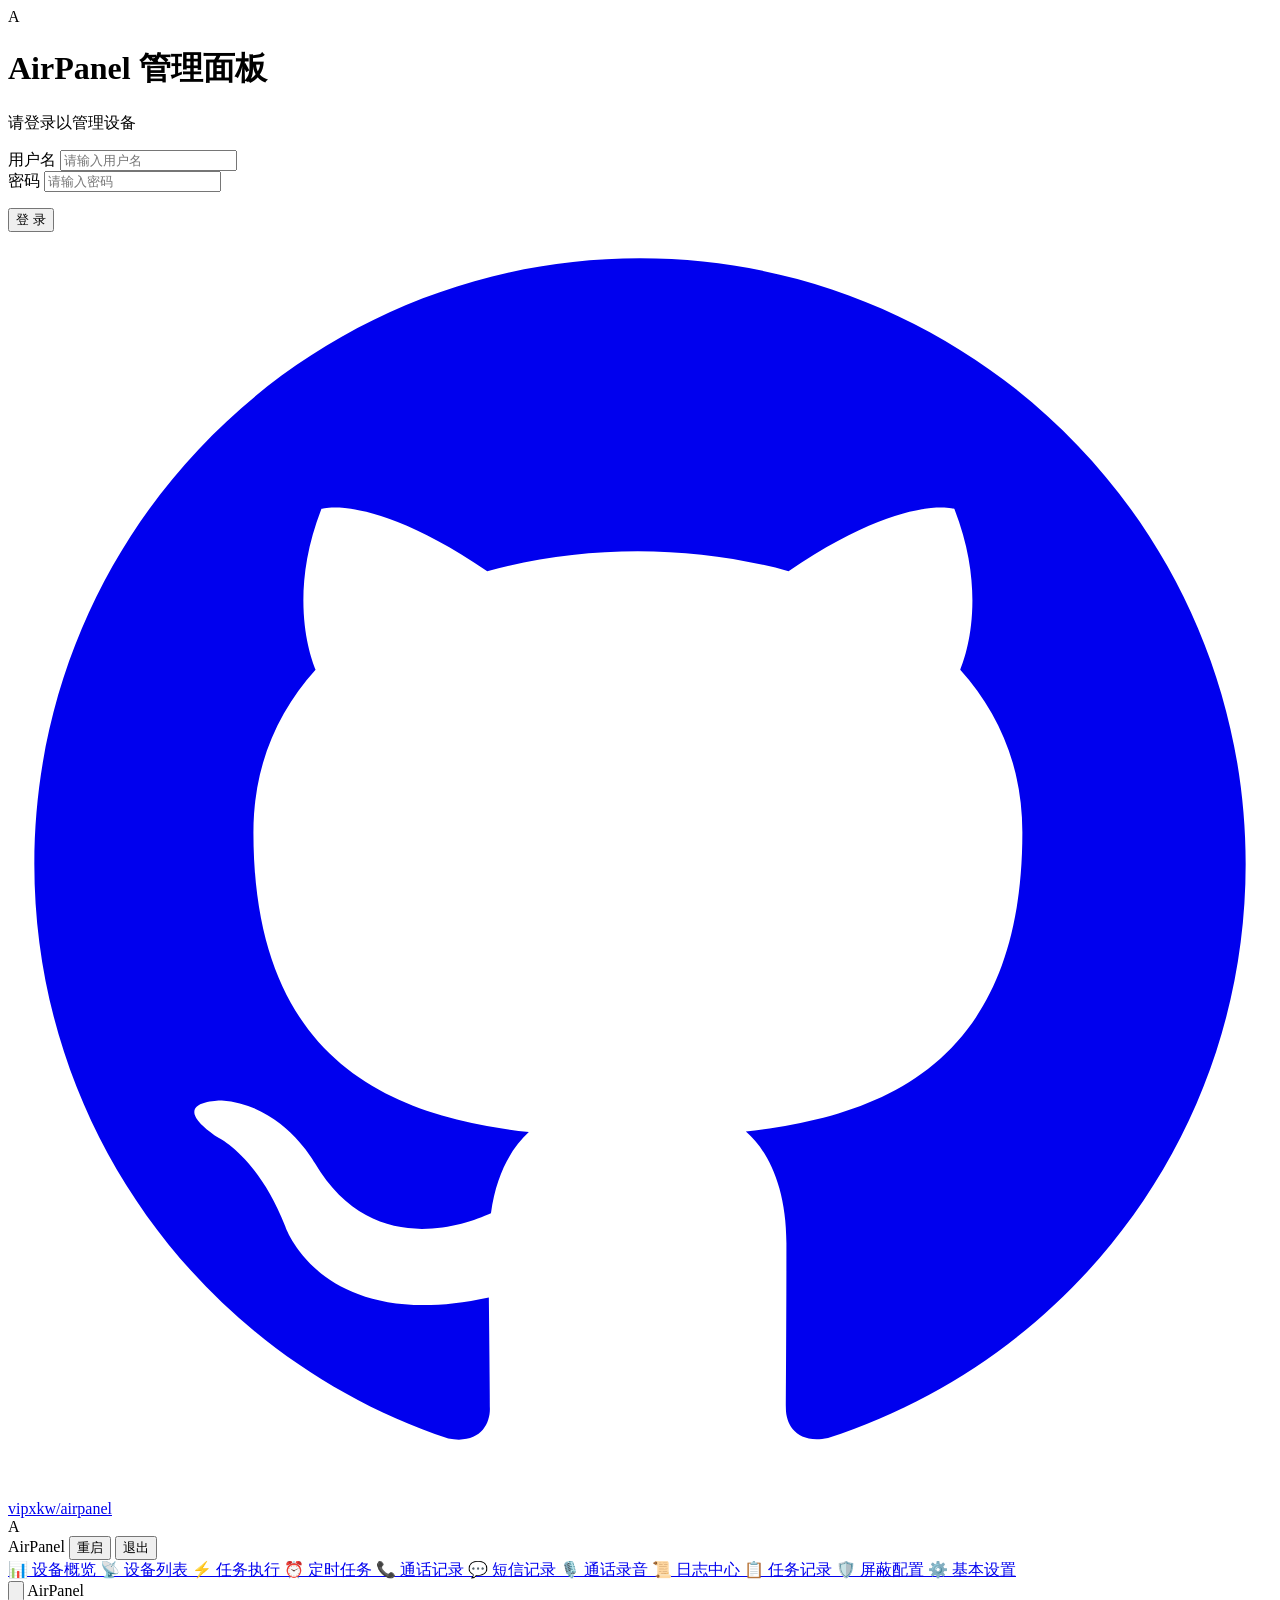
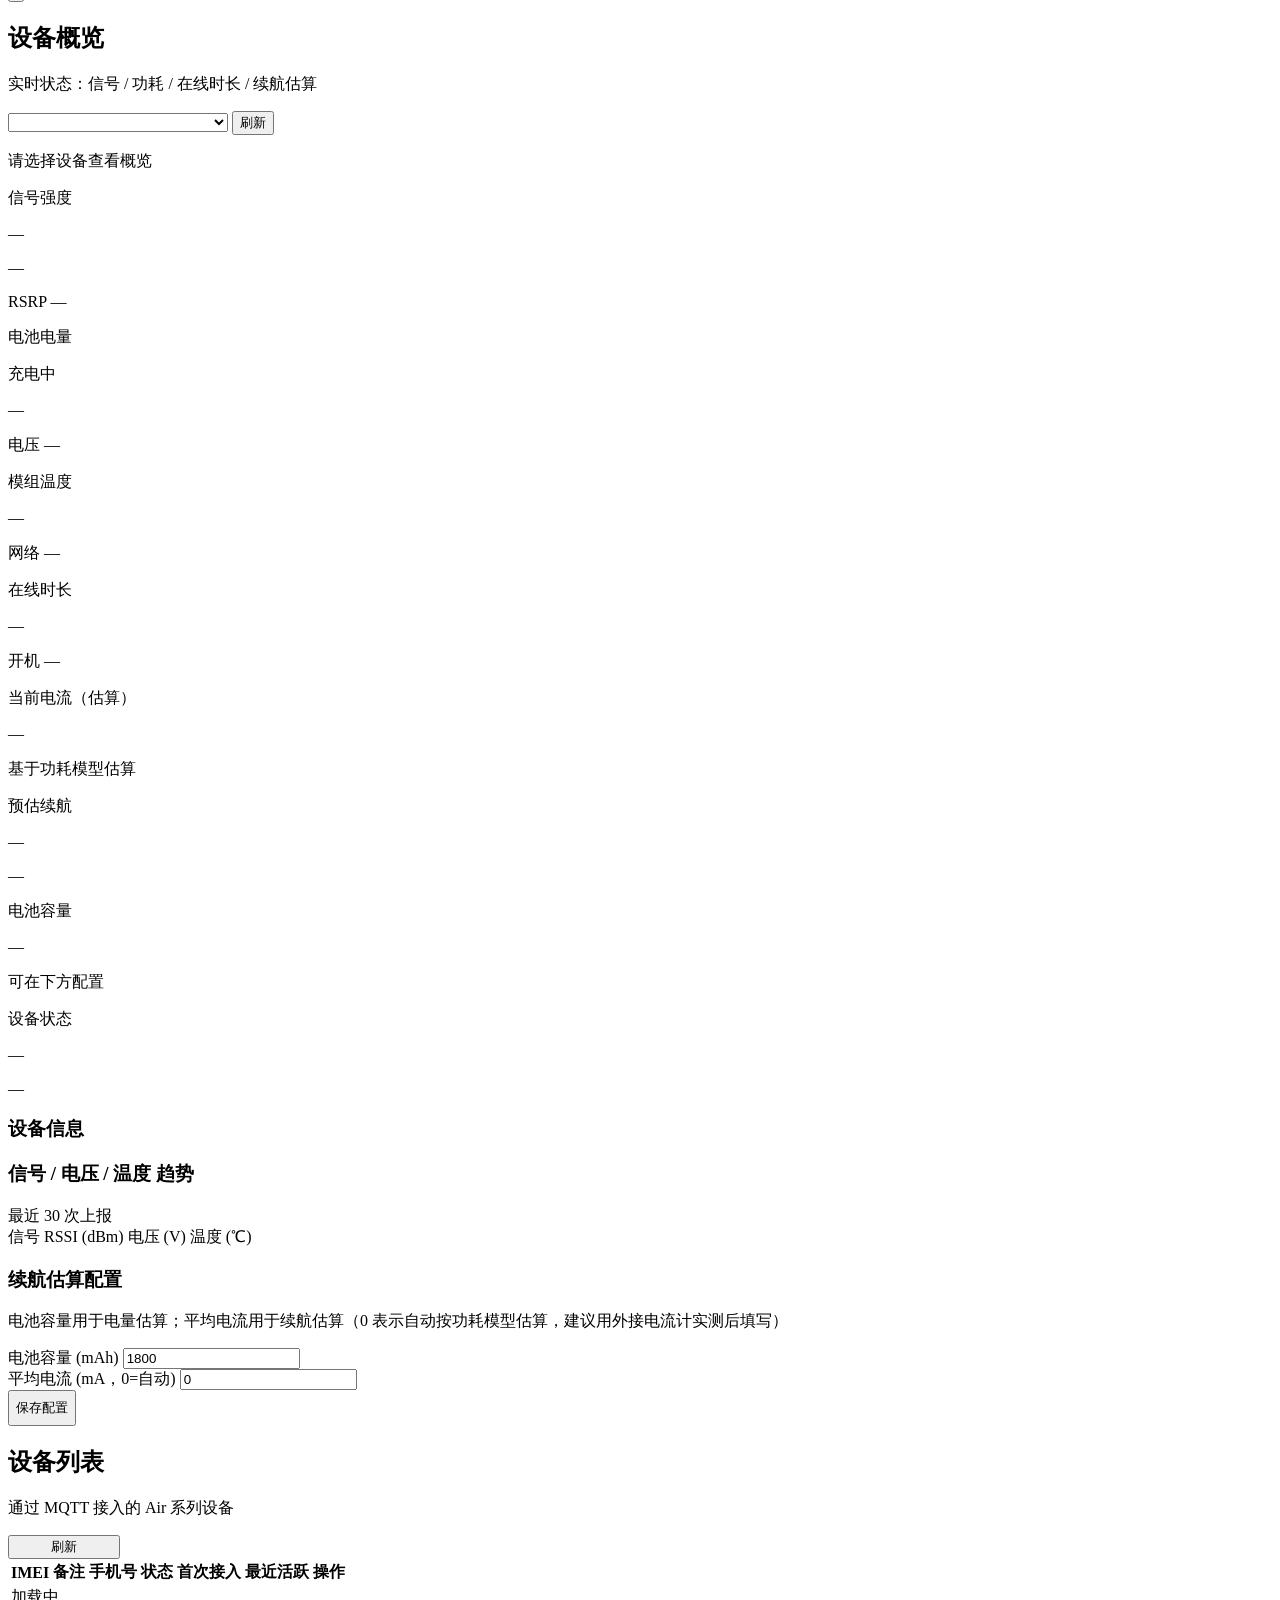
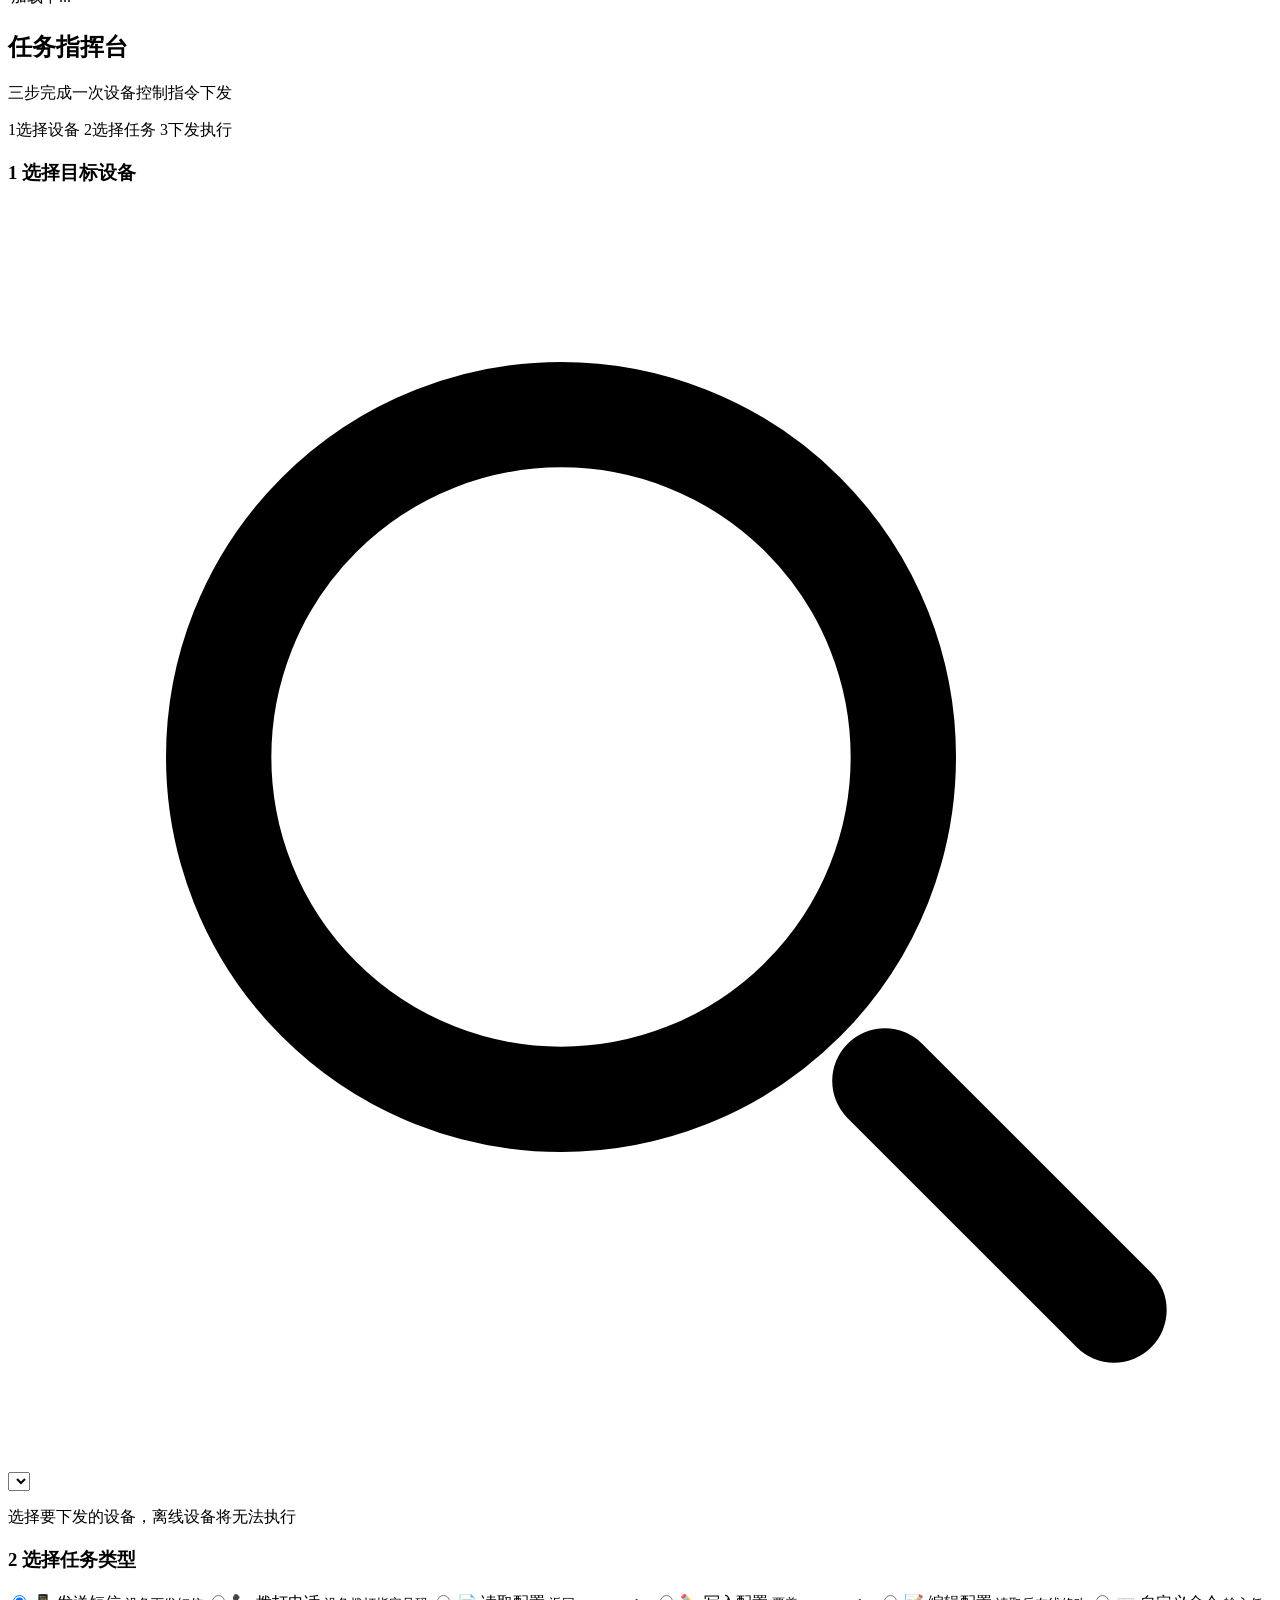
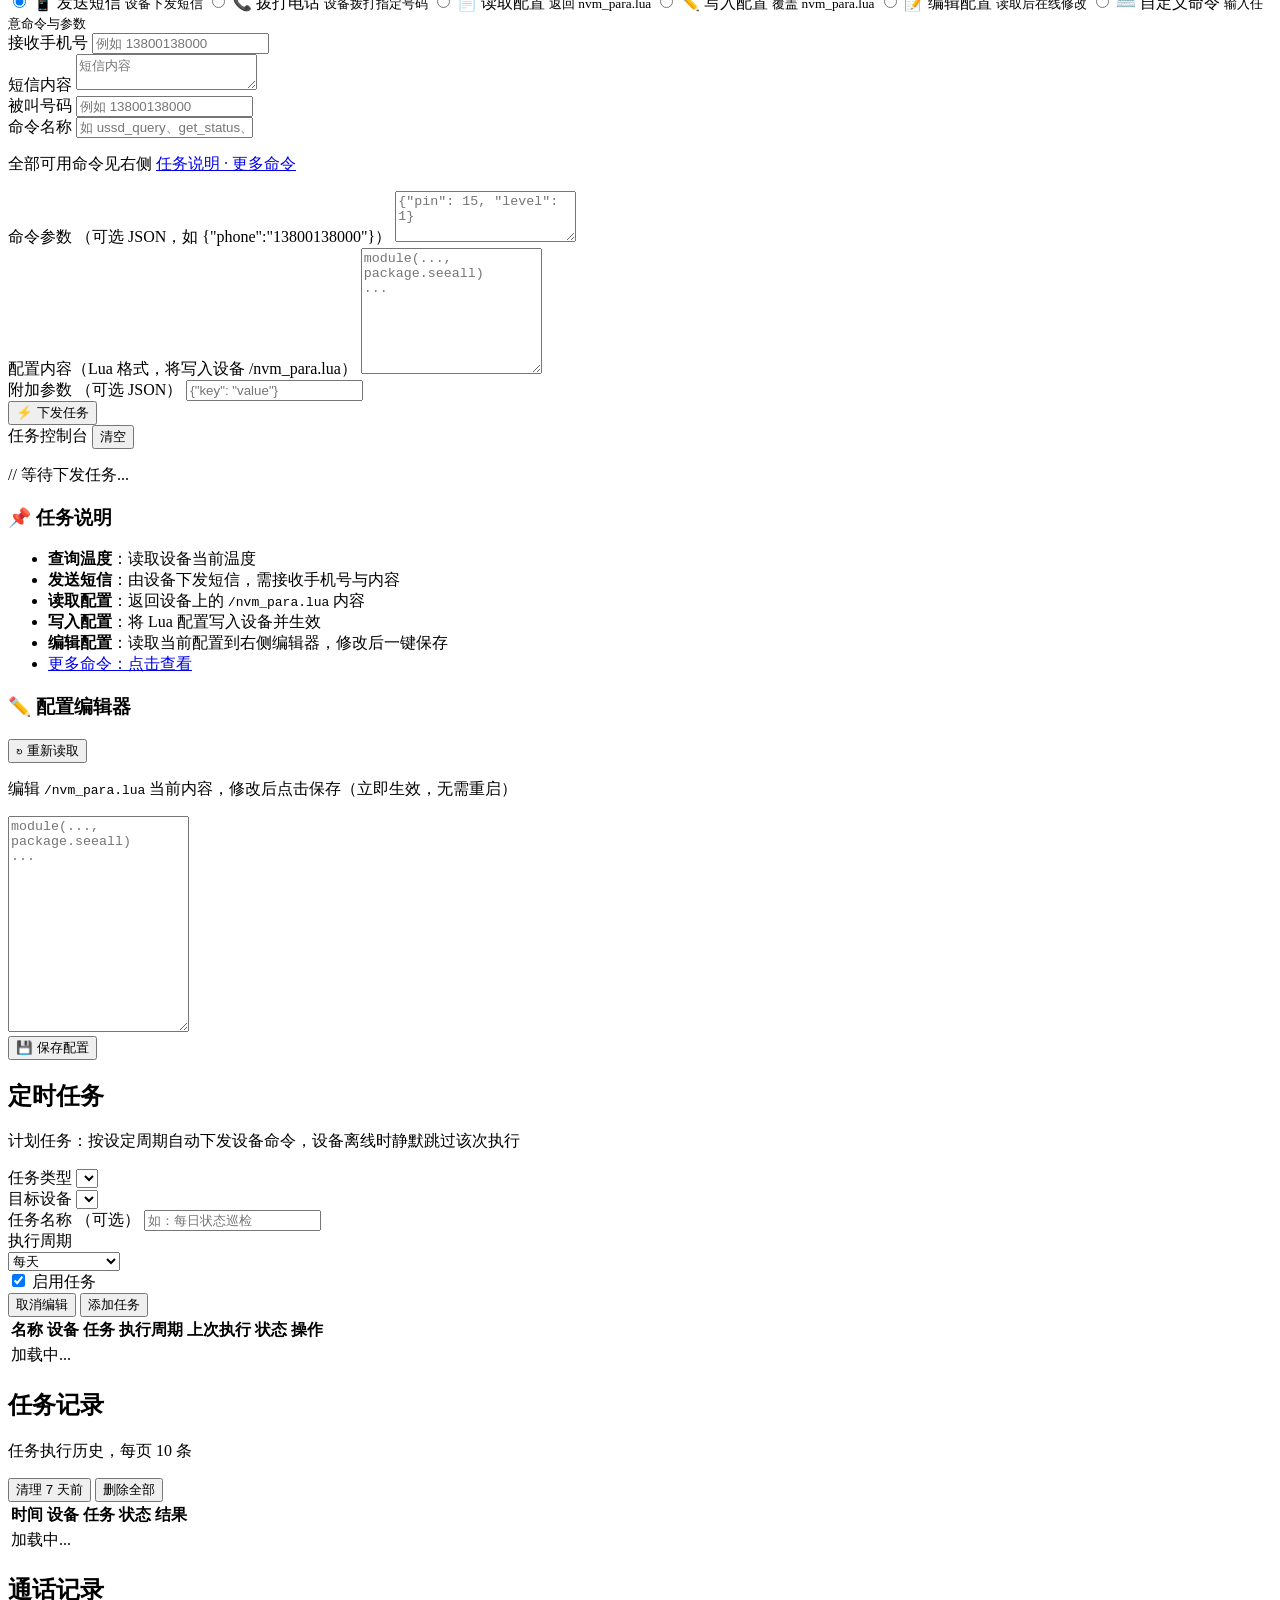
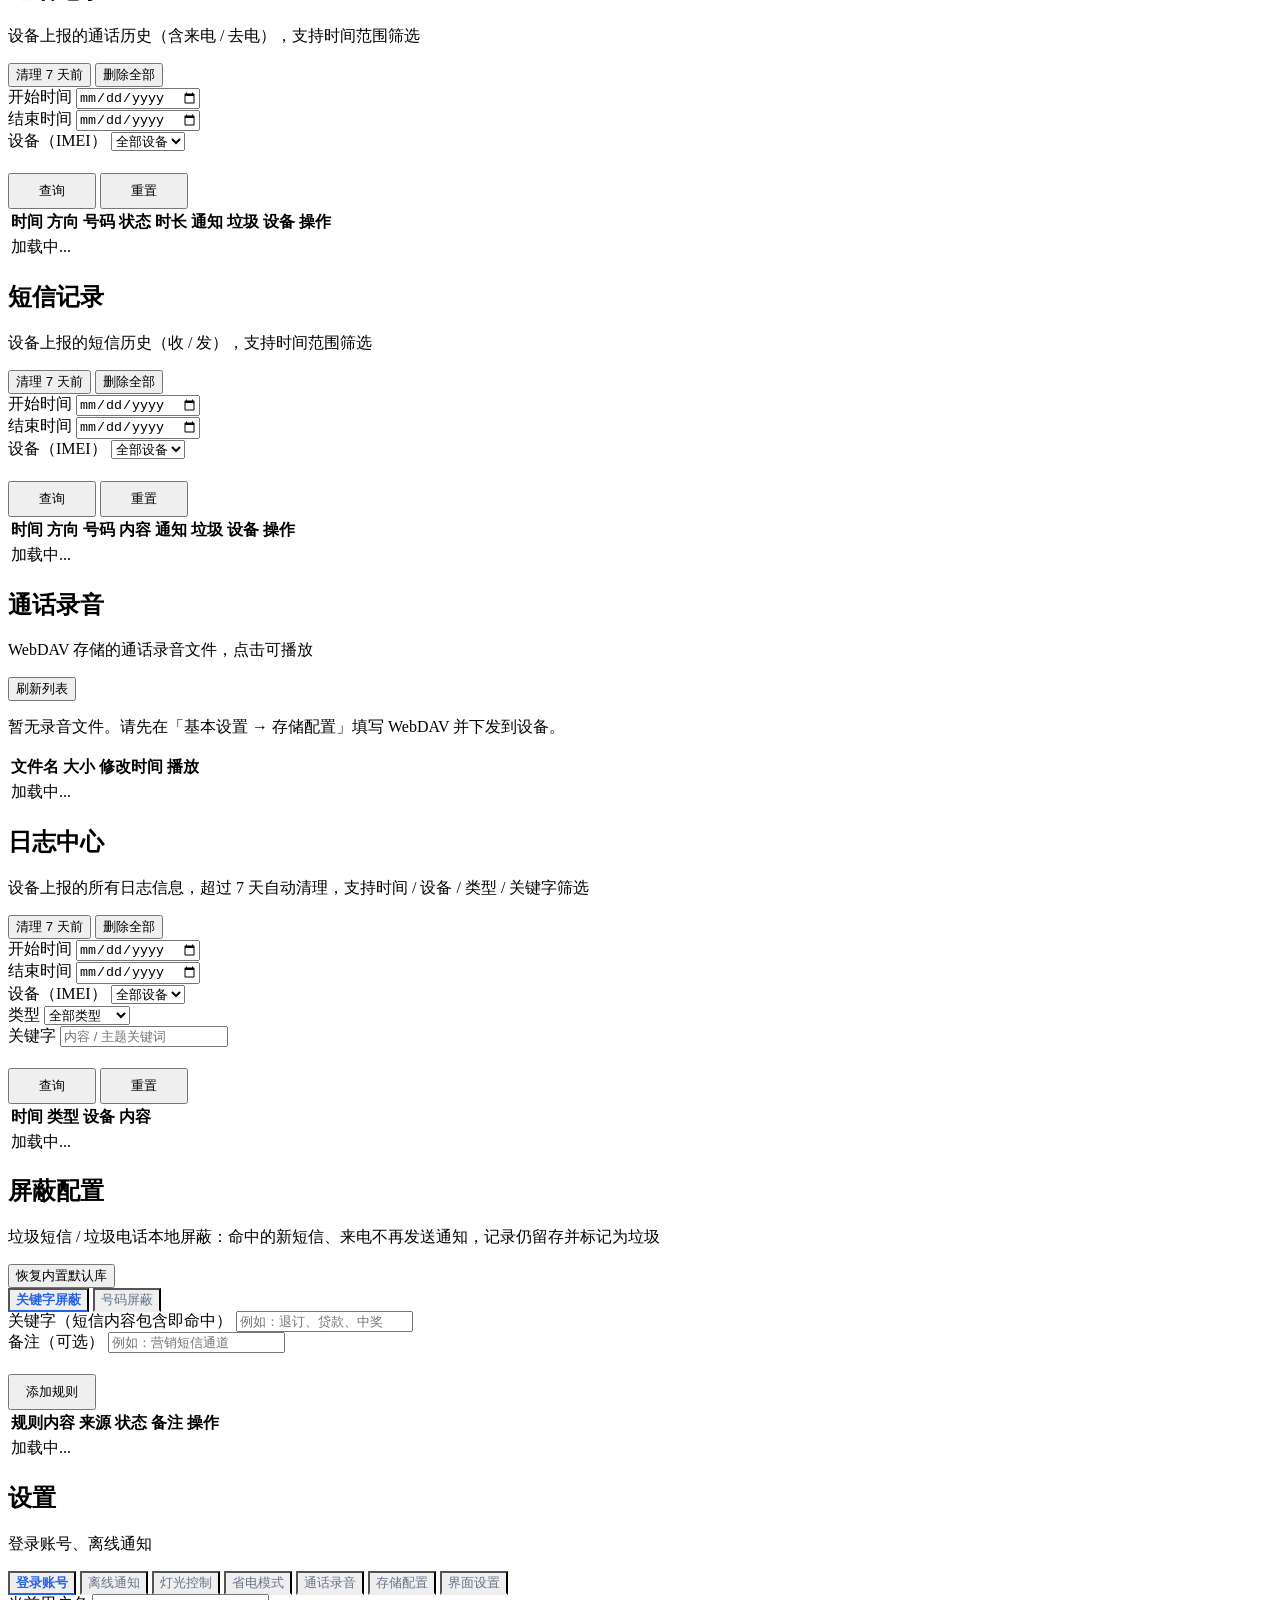
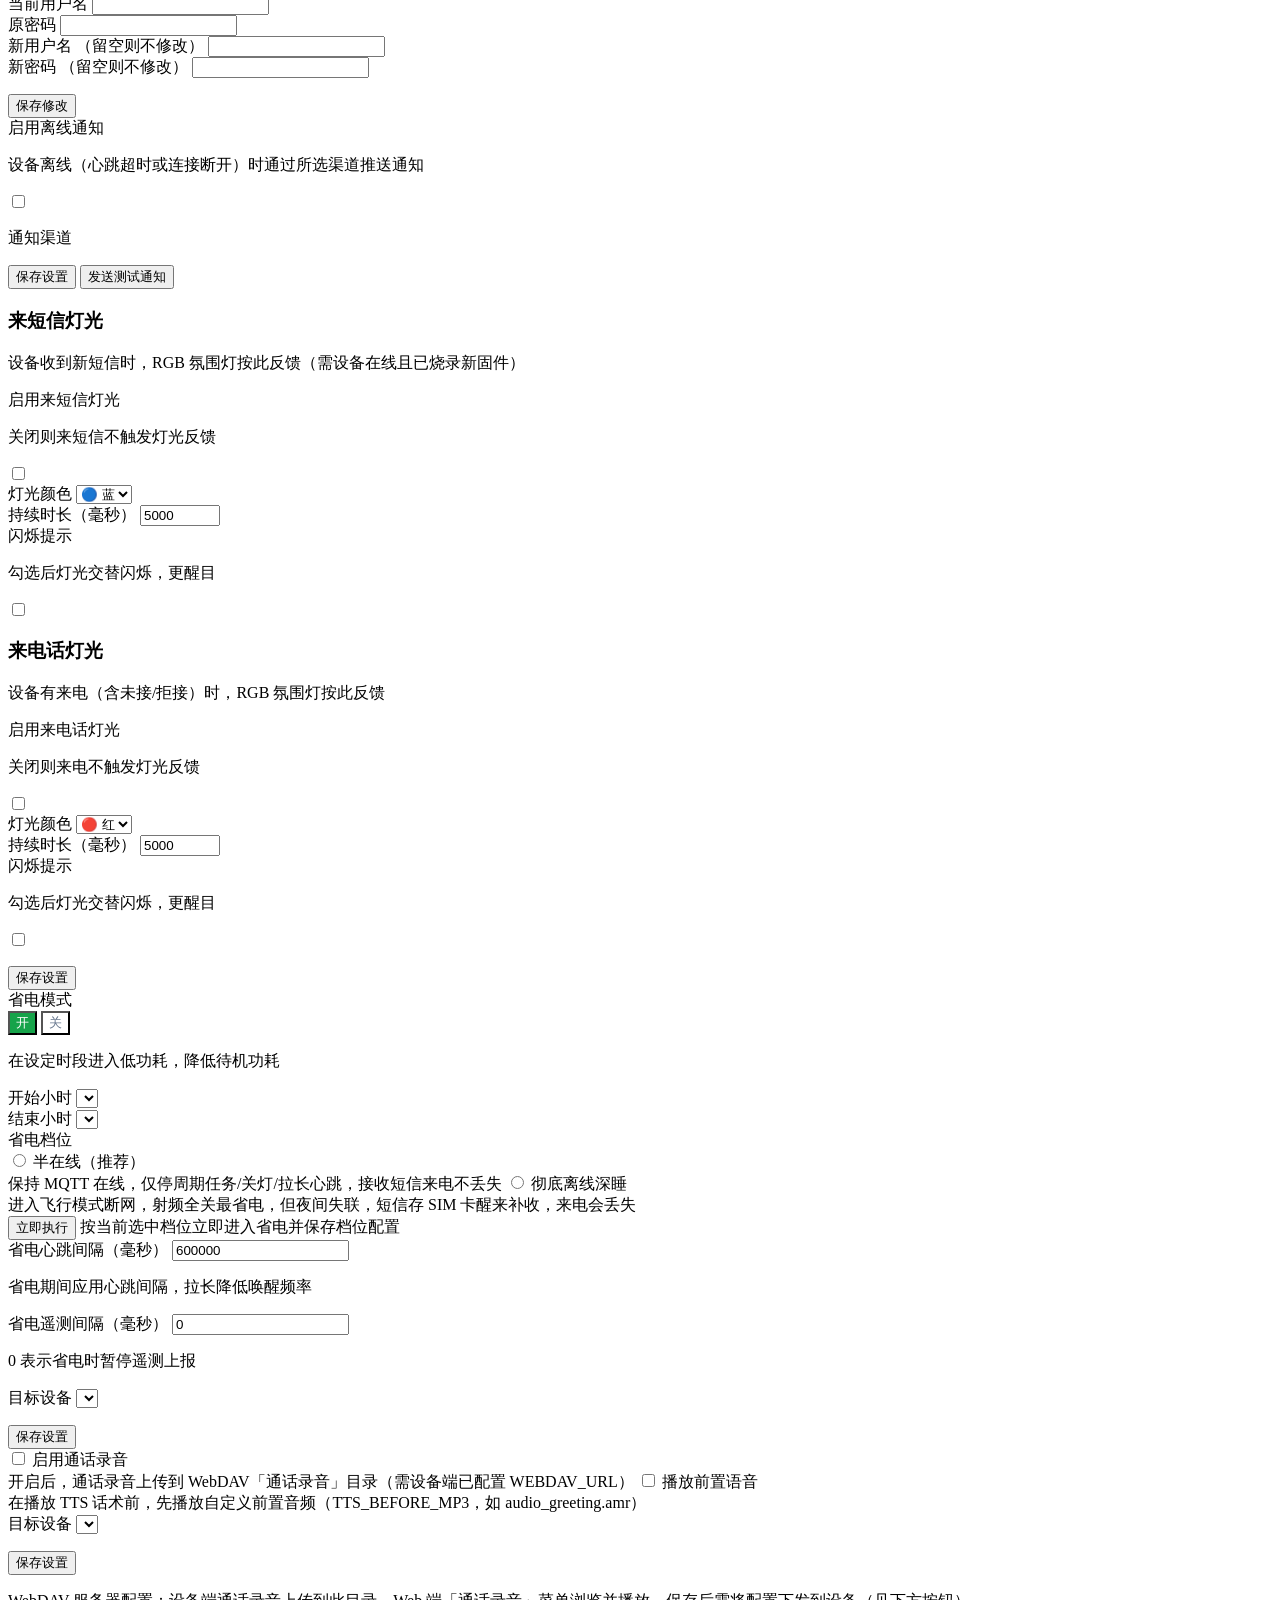
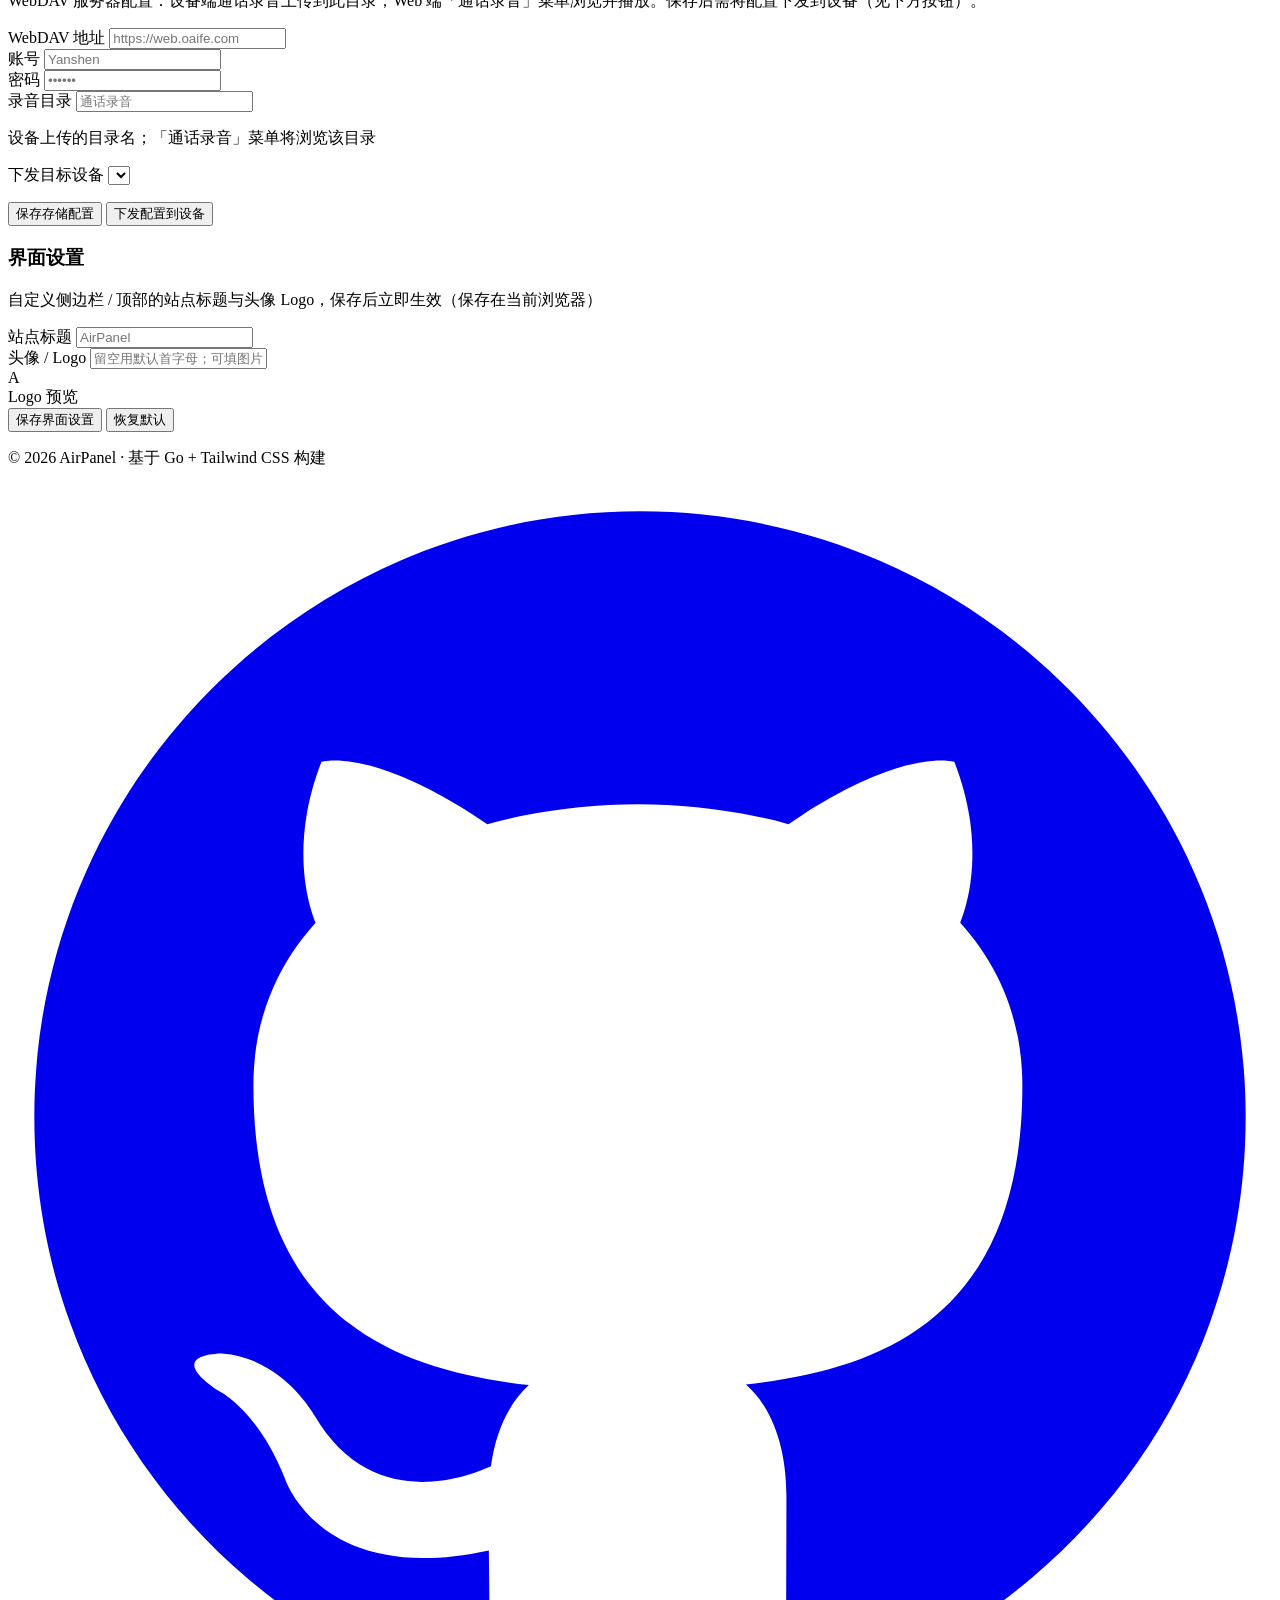
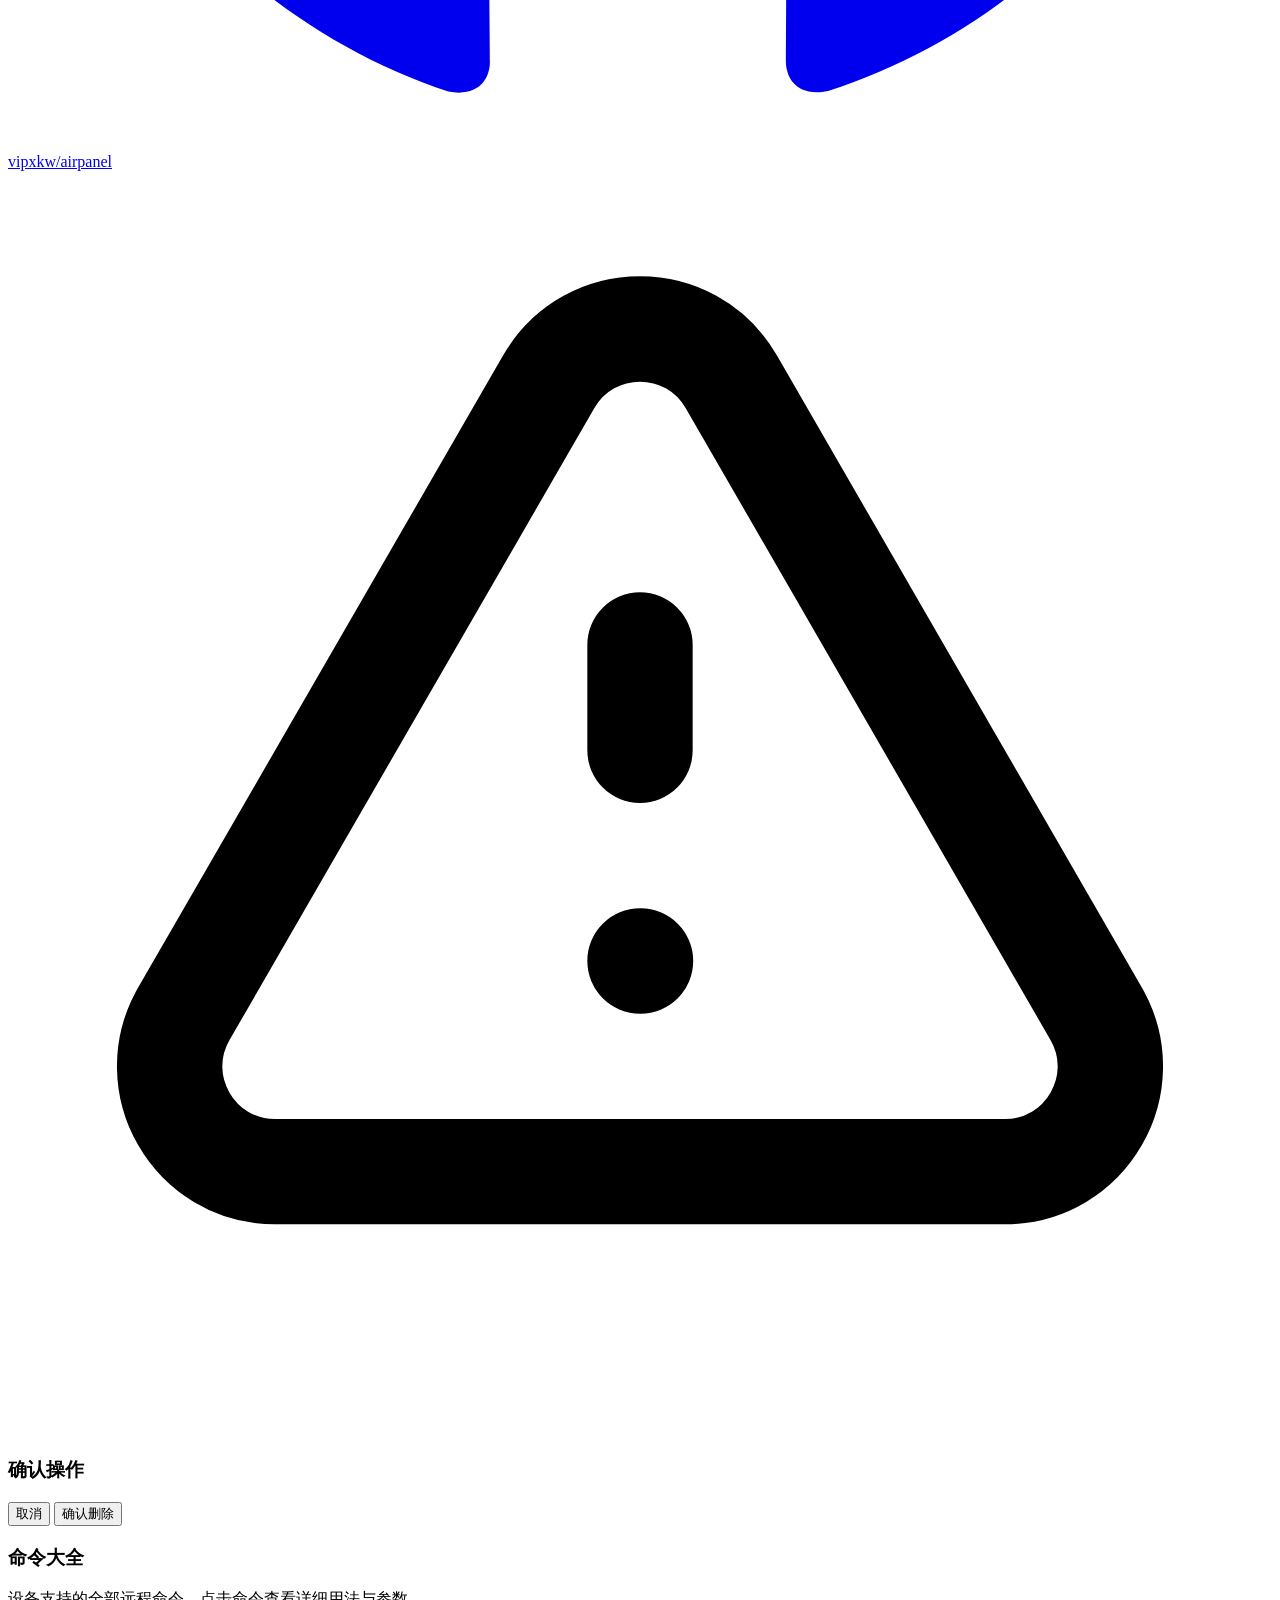
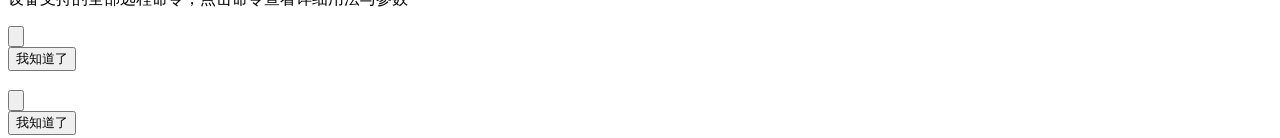
==== commit 2ea60c1d: "feat(web): 任务页移除灯光控制/设置页灯光仅保留保存/省电改开-关选择按钮; 录音列表时间格式化为 yyyy-MM-dd HH:mm:ss 且内嵌播放进度条; webdav 客户端 IPv4" ====
--- a/server-go/static/index.html
+++ b/server-go/static/index.html
@@ -354,14 +354,6 @@
                       </span>
                     </label>
                     <label class="task-card">
-                      <input type="radio" name="task-type" value="set_led" class="task-radio">
-                      <span class="task-card-inner">
-                        <span class="text-2xl">💡</span>
-                        <span class="task-card-title">灯光控制</span>
-                        <small>RGB 氛围灯远程控制</small>
-                      </span>
-                    </label>
-                    <label class="task-card">
                       <input type="radio" name="task-type" value="__custom__" class="task-radio">
                       <span class="task-card-inner">
                         <span class="text-2xl">⌨️</span>
@@ -409,48 +401,6 @@
                     <div>
                       <label class="label" for="task-config-text">配置内容（Lua 格式，将写入设备 /nvm_para.lua）</label>
                       <textarea id="task-config-text" rows="8" class="input font-mono text-xs" placeholder="module(..., package.seeall)&#10;..."></textarea>
-                    </div>
-                  </div>
-
-                  <!-- 灯光控制参数 -->
-                  <div id="params-set_led" class="hidden mt-5 space-y-4 border-t border-slate-100 pt-5">
-                    <div>
-                      <label class="label" for="task-led-action">动作</label>
-                      <select id="task-led-action" class="input">
-                        <option value="toggle">切换开关</option>
-                        <option value="on">开灯</option>
-                        <option value="off">关灯</option>
-                        <option value="next">切换下一个灯效</option>
-                        <option value="prev">切换上一个灯效</option>
-                        <option value="set_mode">指定灯效模式</option>
-                        <option value="color">指定颜色</option>
-                        <option value="status">查询当前灯效状态</option>
-                      </select>
-                      <p class="text-xs text-slate-400 mt-1.5">切换开关/开灯/关灯/上下切换无需额外参数；指定模式或颜色时在下方选择</p>
-                    </div>
-                    <div id="led-mode-wrap" class="hidden">
-                      <label class="label" for="task-led-mode">灯效模式</label>
-                      <select id="task-led-mode" class="input">
-                        <option value="1">1 · 黄灯常亮</option>
-                        <option value="2">2 · 霓虹呼吸渐变</option>
-                        <option value="3">3 · 青灯常亮</option>
-                        <option value="4">4 · 黄紫青循环</option>
-                        <option value="5">5 · 绿灯常亮</option>
-                        <option value="6">6 · 红绿蓝循环</option>
-                      </select>
-                    </div>
-                    <div id="led-color-wrap" class="hidden">
-                      <label class="label" for="task-led-color">颜色</label>
-                      <select id="task-led-color" class="input">
-                        <option value="red">🔴 红</option>
-                        <option value="green">🟢 绿</option>
-                        <option value="blue">🔵 蓝</option>
-                        <option value="yellow">🟡 黄</option>
-                        <option value="purple">🟣 紫</option>
-                        <option value="cyan">🩵 青</option>
-                        <option value="white">⚪ 白</option>
-                        <option value="off">熄灭</option>
-                      </select>
                     </div>
                   </div>
 
@@ -1097,60 +1047,6 @@
                   </div>
                 </div>
 
-                <!-- 下发灯光控制（服务端实时下发 set_led，需设备在线） -->
-                <div class="border-t border-slate-100 pt-5 mt-5">
-                  <h3 class="font-semibold text-slate-900 mb-1">下发灯光控制</h3>
-                  <p class="text-xs text-slate-400 mb-3">远程实时控制设备 RGB 氛围灯（需设备在线，指令经服务端下发）</p>
-                  <div class="grid grid-cols-1 sm:grid-cols-2 gap-3">
-                    <div class="sm:col-span-2">
-                      <label class="label" for="set-led-imei">目标设备</label>
-                      <select id="set-led-imei" class="input"></select>
-                    </div>
-                    <div class="sm:col-span-2">
-                      <label class="label" for="set-led-action">动作</label>
-                      <select id="set-led-action" class="input">
-                        <option value="toggle">开/关切换</option>
-                        <option value="on">开灯</option>
-                        <option value="off">关灯</option>
-                        <option value="next">切换下一灯效</option>
-                        <option value="prev">切换上一灯效</option>
-                        <option value="set_mode">指定灯效模式</option>
-                        <option value="color">指定颜色</option>
-                        <option value="status">查询灯效状态</option>
-                      </select>
-                    </div>
-                    <div id="set-led-mode-wrap" class="hidden">
-                      <label class="label" for="set-led-mode">灯效模式</label>
-                      <select id="set-led-mode" class="input">
-                        <option value="1">1 · 黄色常亮</option>
-                        <option value="2">2 · 霓虹呼吸</option>
-                        <option value="3">3 · 青色常亮</option>
-                        <option value="4">4 · 三色轮换</option>
-                        <option value="5">5 · 绿色常亮</option>
-                        <option value="6">6 · 红绿蓝轮换</option>
-                      </select>
-                    </div>
-                    <div id="set-led-color-wrap" class="hidden">
-                      <label class="label" for="set-led-color">颜色</label>
-                      <select id="set-led-color" class="input">
-                        <option value="red">🔴 红</option>
-                        <option value="green">🟢 绿</option>
-                        <option value="blue">🔵 蓝</option>
-                        <option value="yellow">🟡 黄</option>
-                        <option value="purple">🟣 紫</option>
-                        <option value="cyan">🩵 青</option>
-                        <option value="white">⚪ 白</option>
-                        <option value="off">熄灭</option>
-                      </select>
-                    </div>
-                    <div class="flex items-center gap-3 sm:col-span-2">
-                      <button type="button" id="set-led-send" class="btn btn-primary">下发灯光指令</button>
-                      <span id="set-led-hint" class="text-xs text-slate-400"></span>
-                    </div>
-                    <div id="set-led-result" class="hidden text-sm sm:col-span-2"></div>
-                  </div>
-                </div>
-
                 <p id="led-settings-msg" class="hidden text-sm"></p>
                 <button type="submit" class="btn btn-primary">保存设置</button>
               </form>
@@ -1159,11 +1055,14 @@
             <!-- 省电模式 -->
             <div id="set-tab-powersave" class="card p-6 mt-6 hidden">
               <form id="powersave-form" class="space-y-6">
-                <div class="flex items-center gap-3 rounded-lg bg-slate-50 px-4 py-3">
-                  <button type="button" id="powersave-toggle-btn" class="btn shrink-0"
-                    style="min-width:8.5rem;color:#fff;background:#16a34a" data-state="off">省电模式</button>
-                  <button type="button" id="powersave-exit-btn" class="btn shrink-0"
-                    style="background:#dc2626;color:#fff">立即退出</button>
+                <div class="flex items-center justify-between rounded-lg bg-slate-50 px-4 py-3">
+                  <span class="font-medium text-sm text-slate-700">省电模式</span>
+                  <div class="flex rounded-lg overflow-hidden border border-slate-200">
+                    <button type="button" id="powersave-on-btn" class="btn rounded-none border-0 px-8"
+                      style="background:#16a34a;color:#fff" data-state="on">开</button>
+                    <button type="button" id="powersave-off-btn" class="btn rounded-none border-0 px-8"
+                      style="background:#fff;color:#64748b" data-state="off">关</button>
+                  </div>
                 </div>
                 <p class="text-xs text-slate-400 mt-1">在设定时段进入低功耗，降低待机功耗</p>
 
@@ -1390,6 +1289,6 @@
   </div>
 
   <script src="/js/api.js?v=20260830d"></script>
-  <script src="/js/app.js?v=20261020b"></script>
+  <script src="/js/app.js?v=20261020d"></script>
 </body>
 </html>
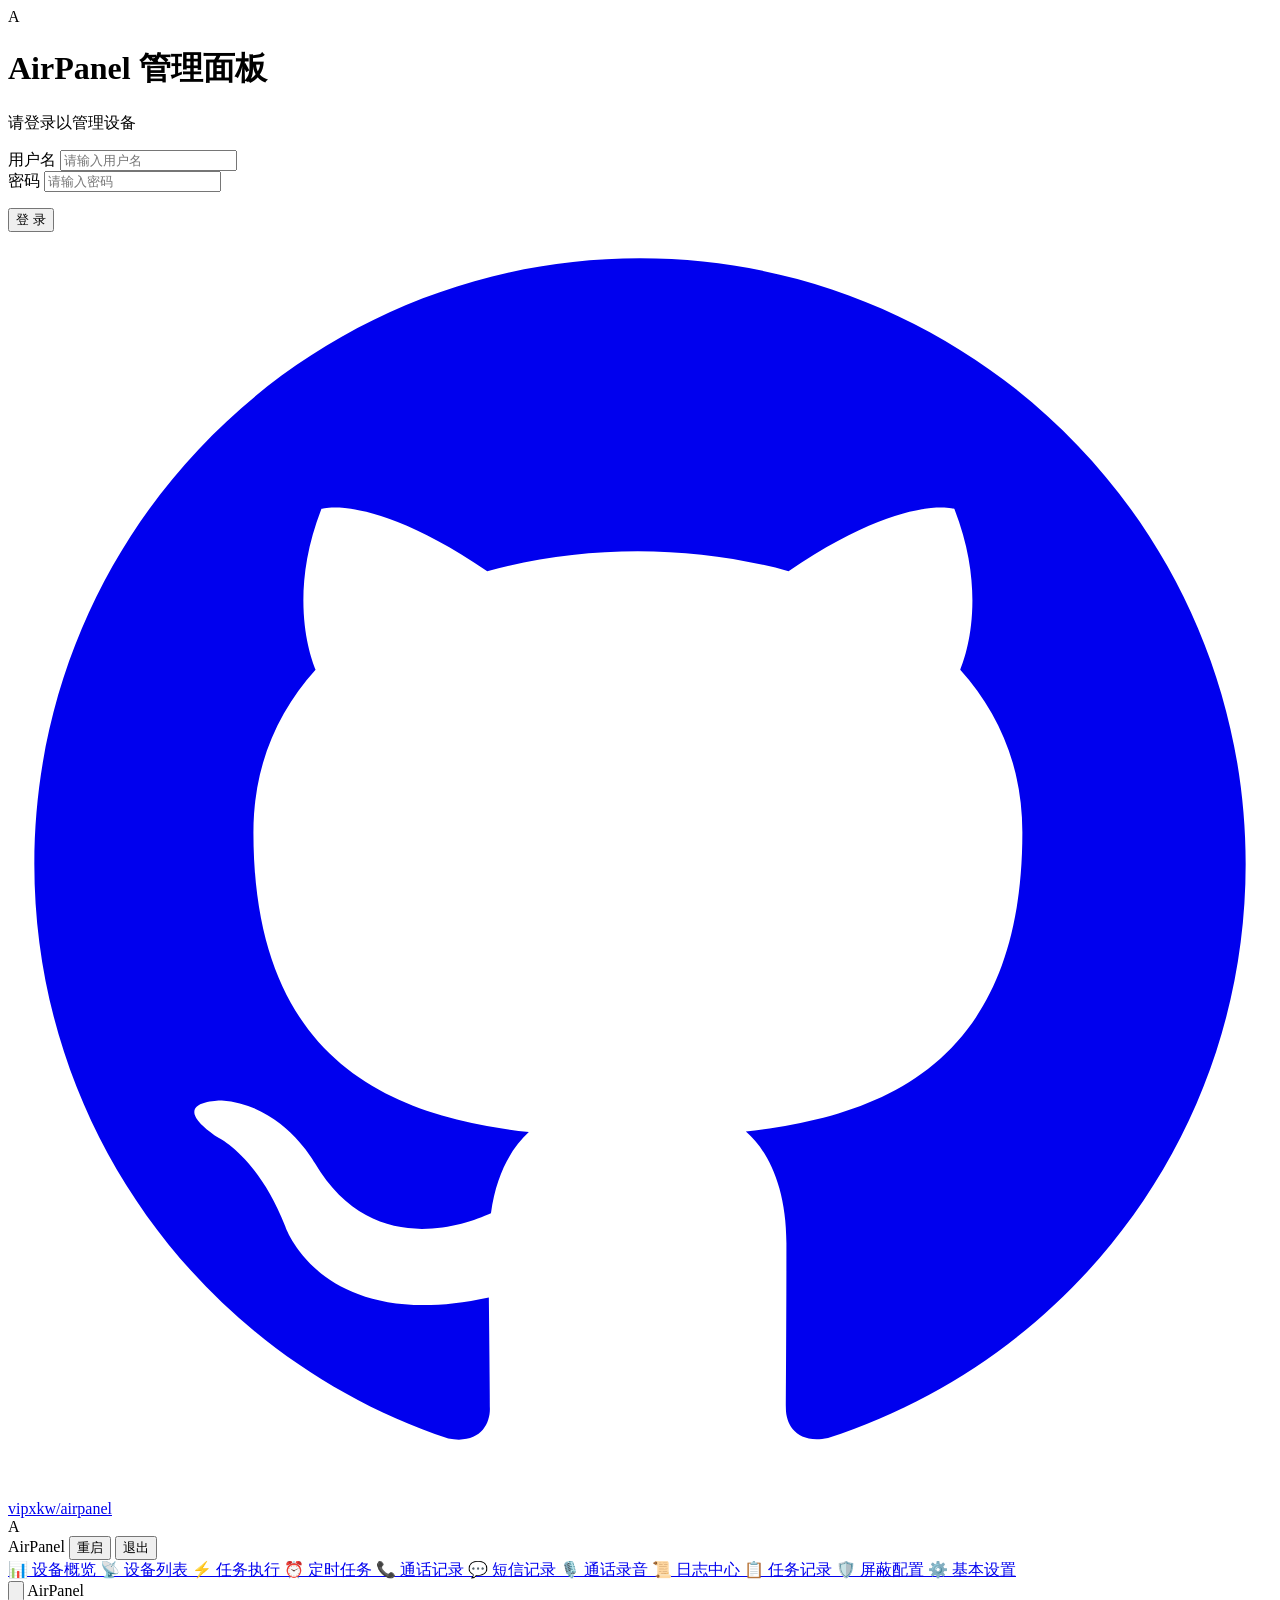
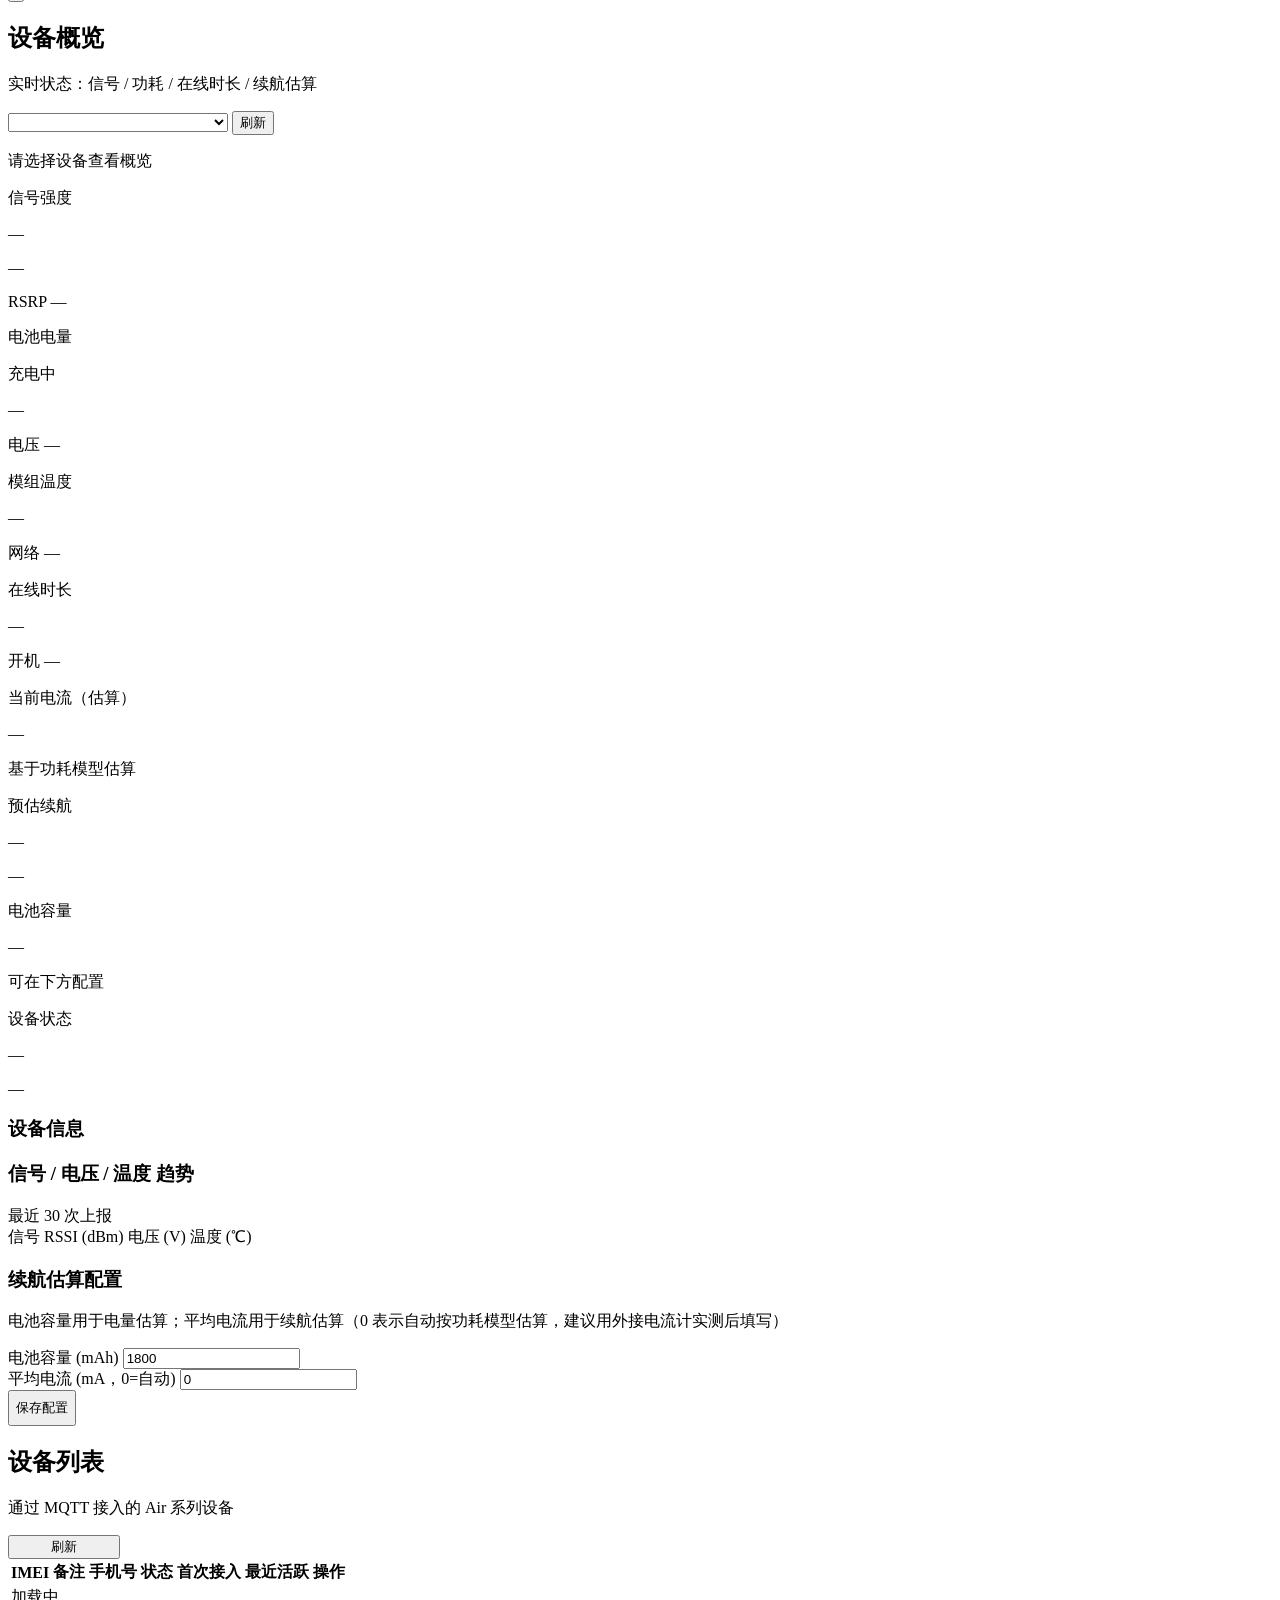
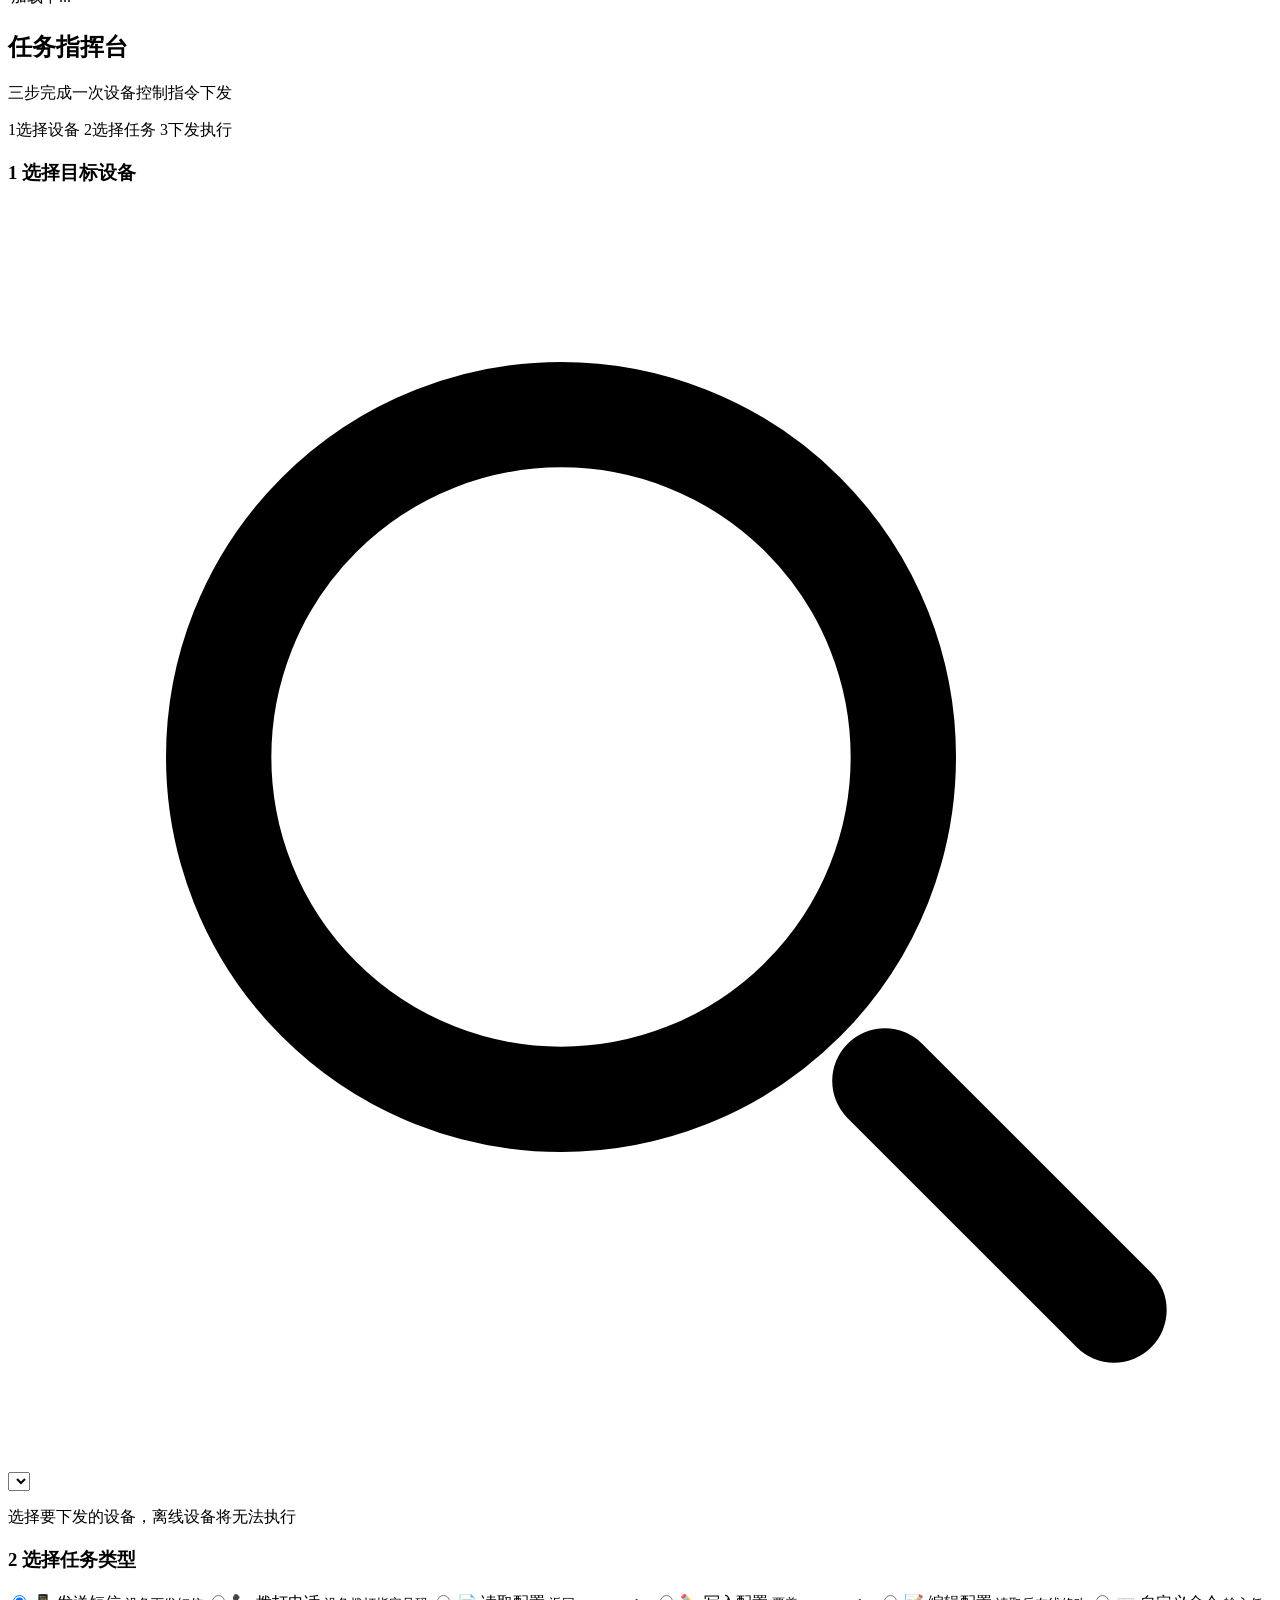
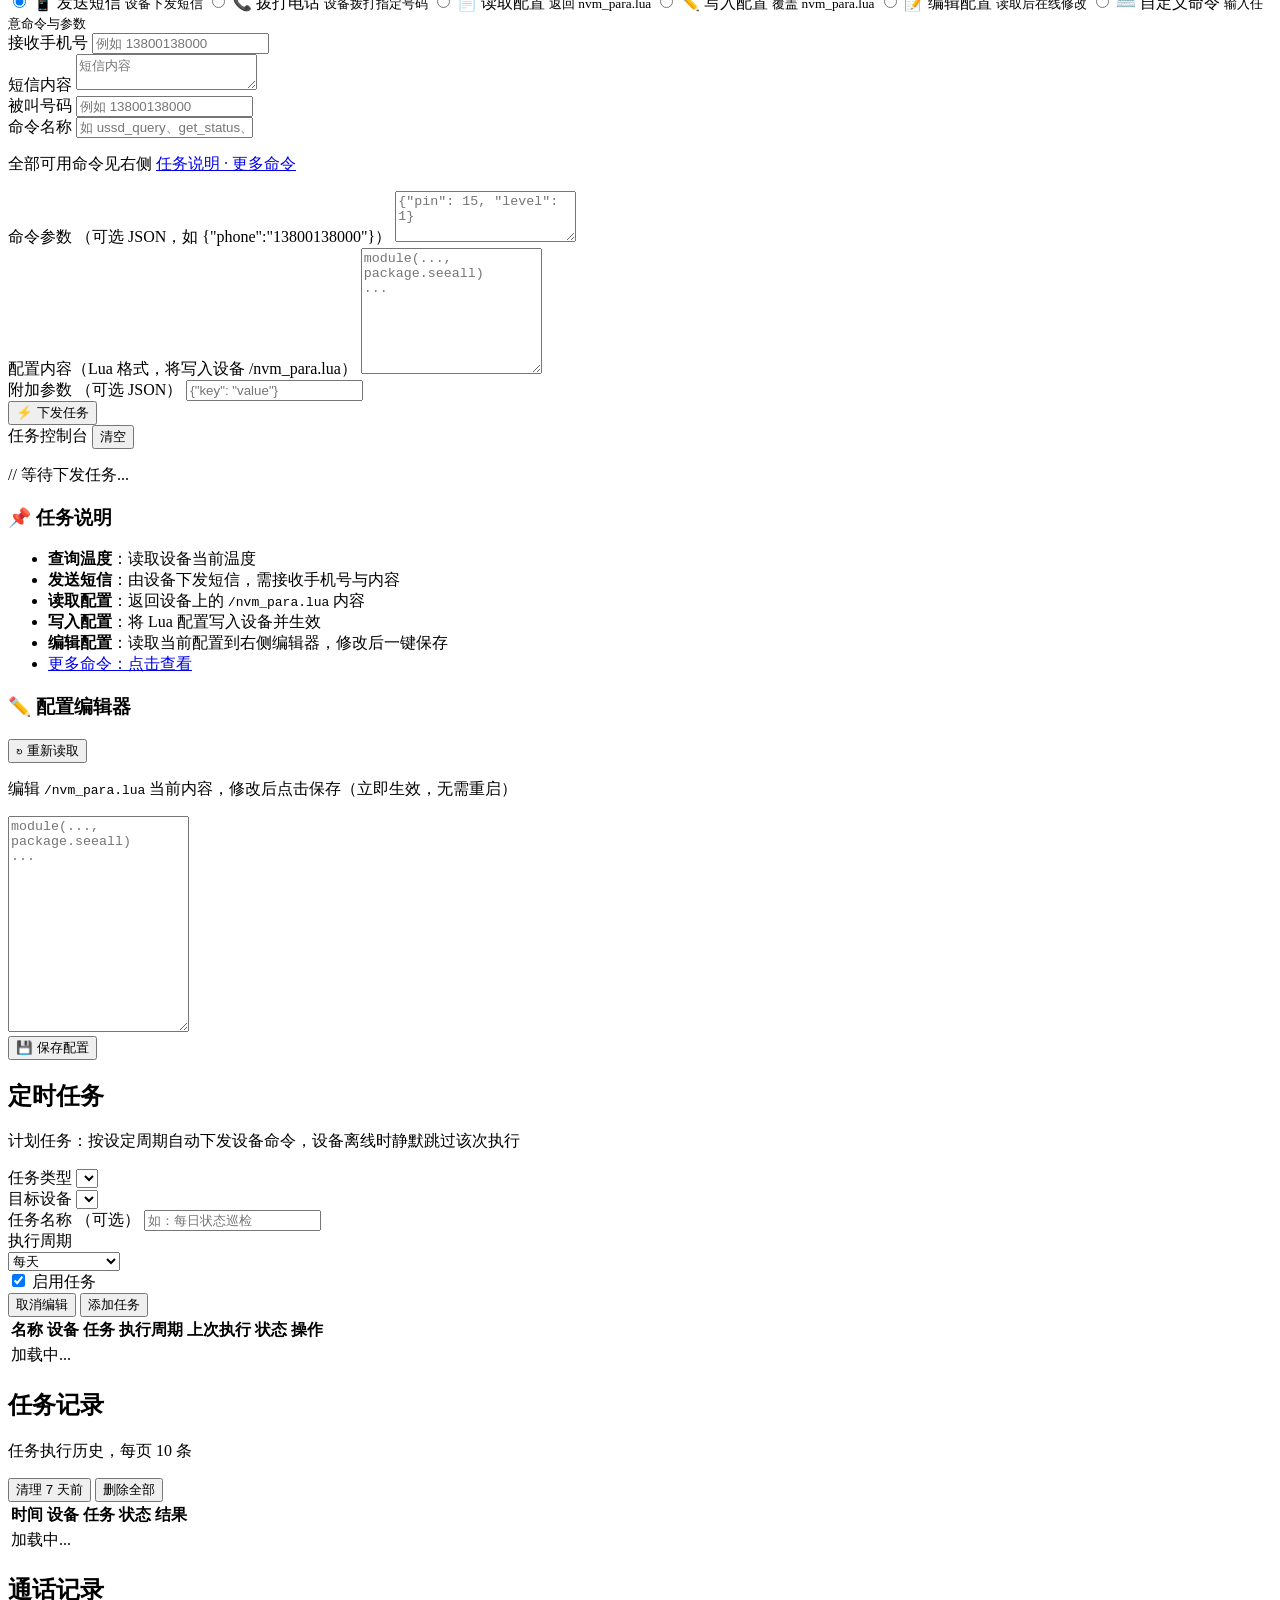
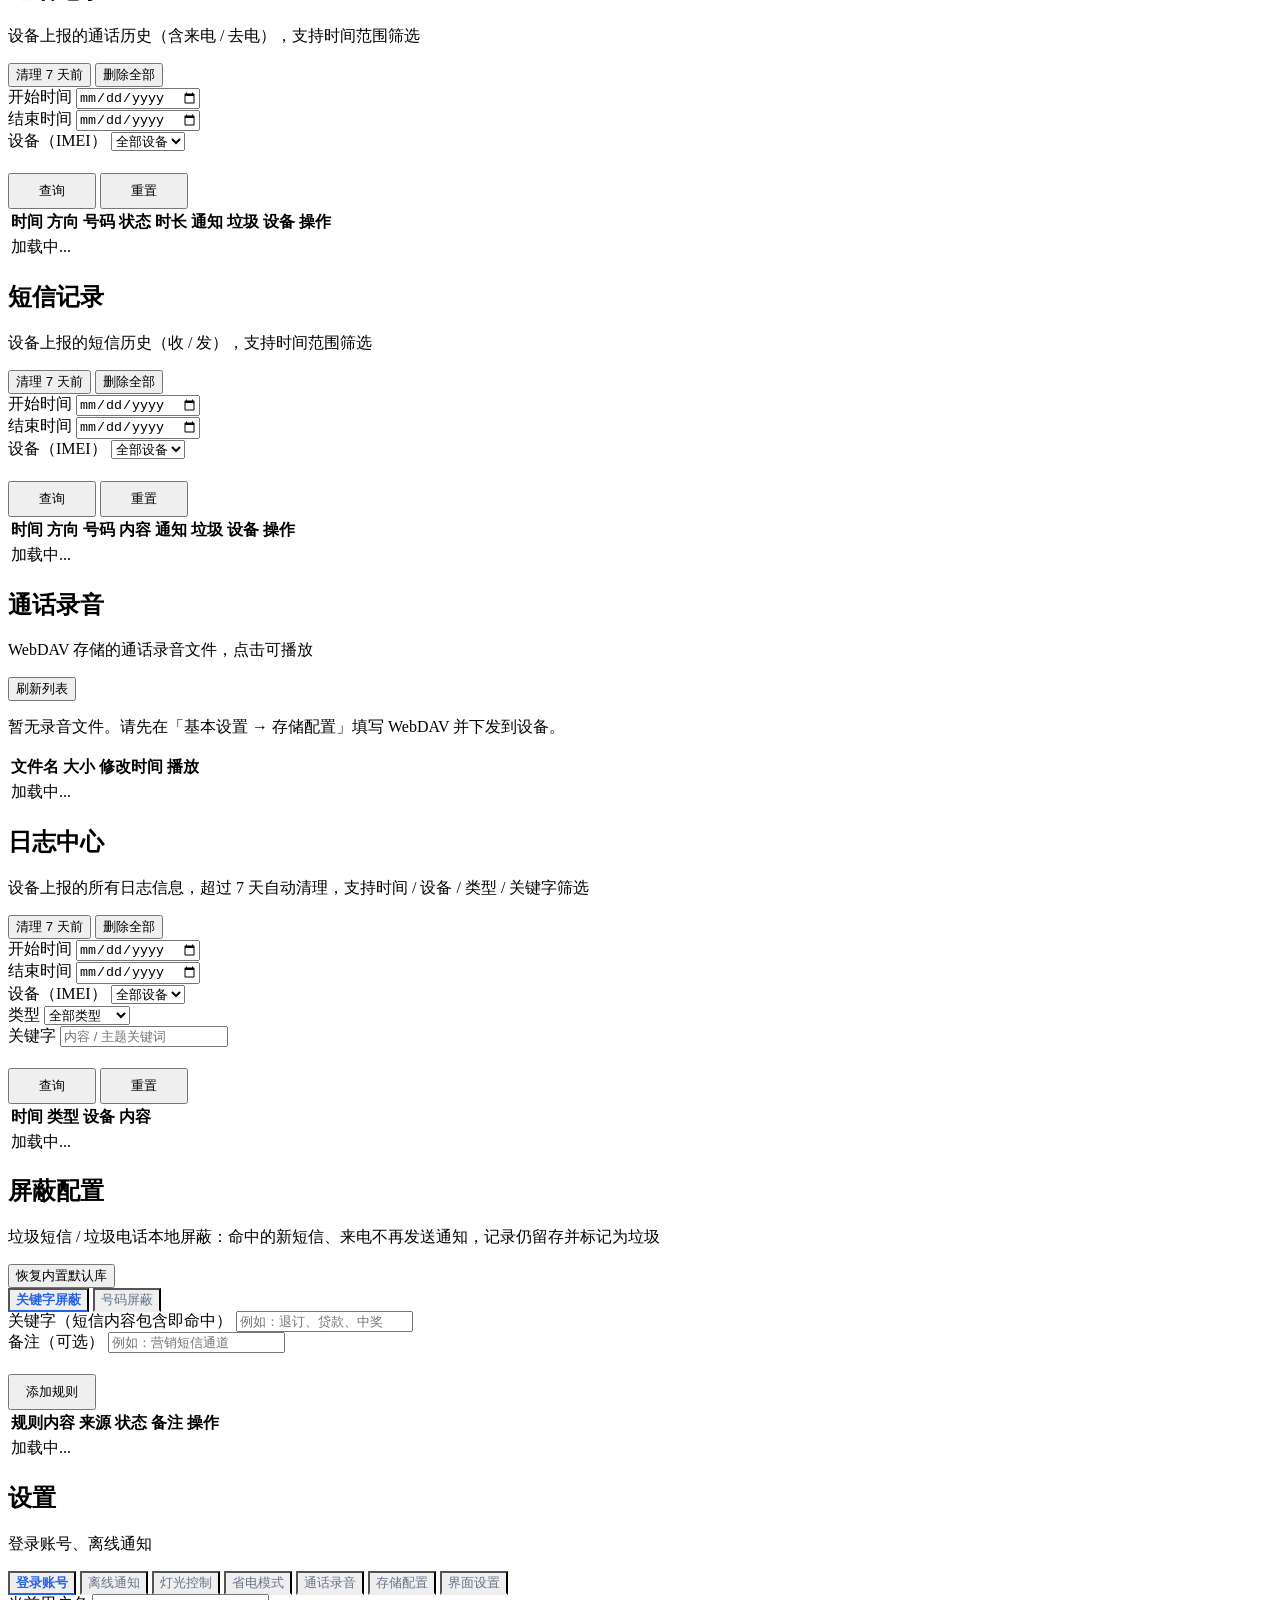
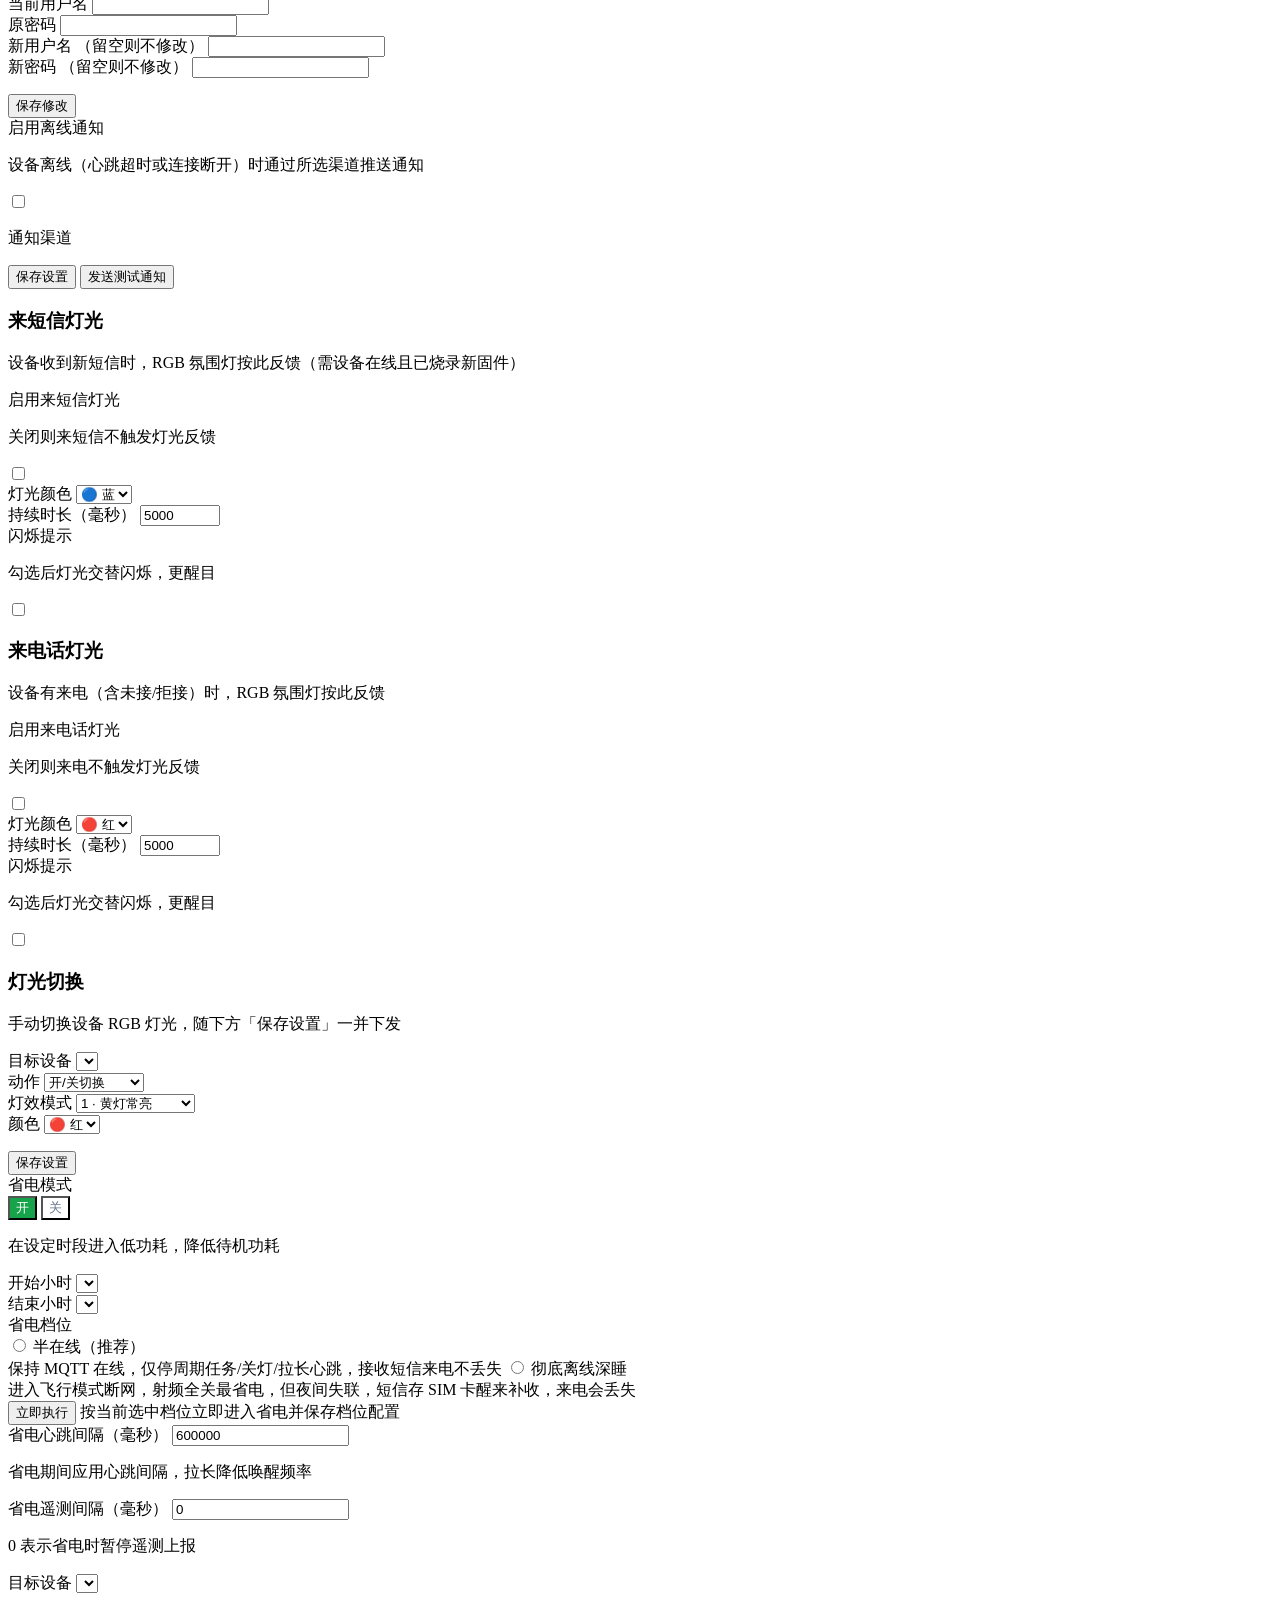
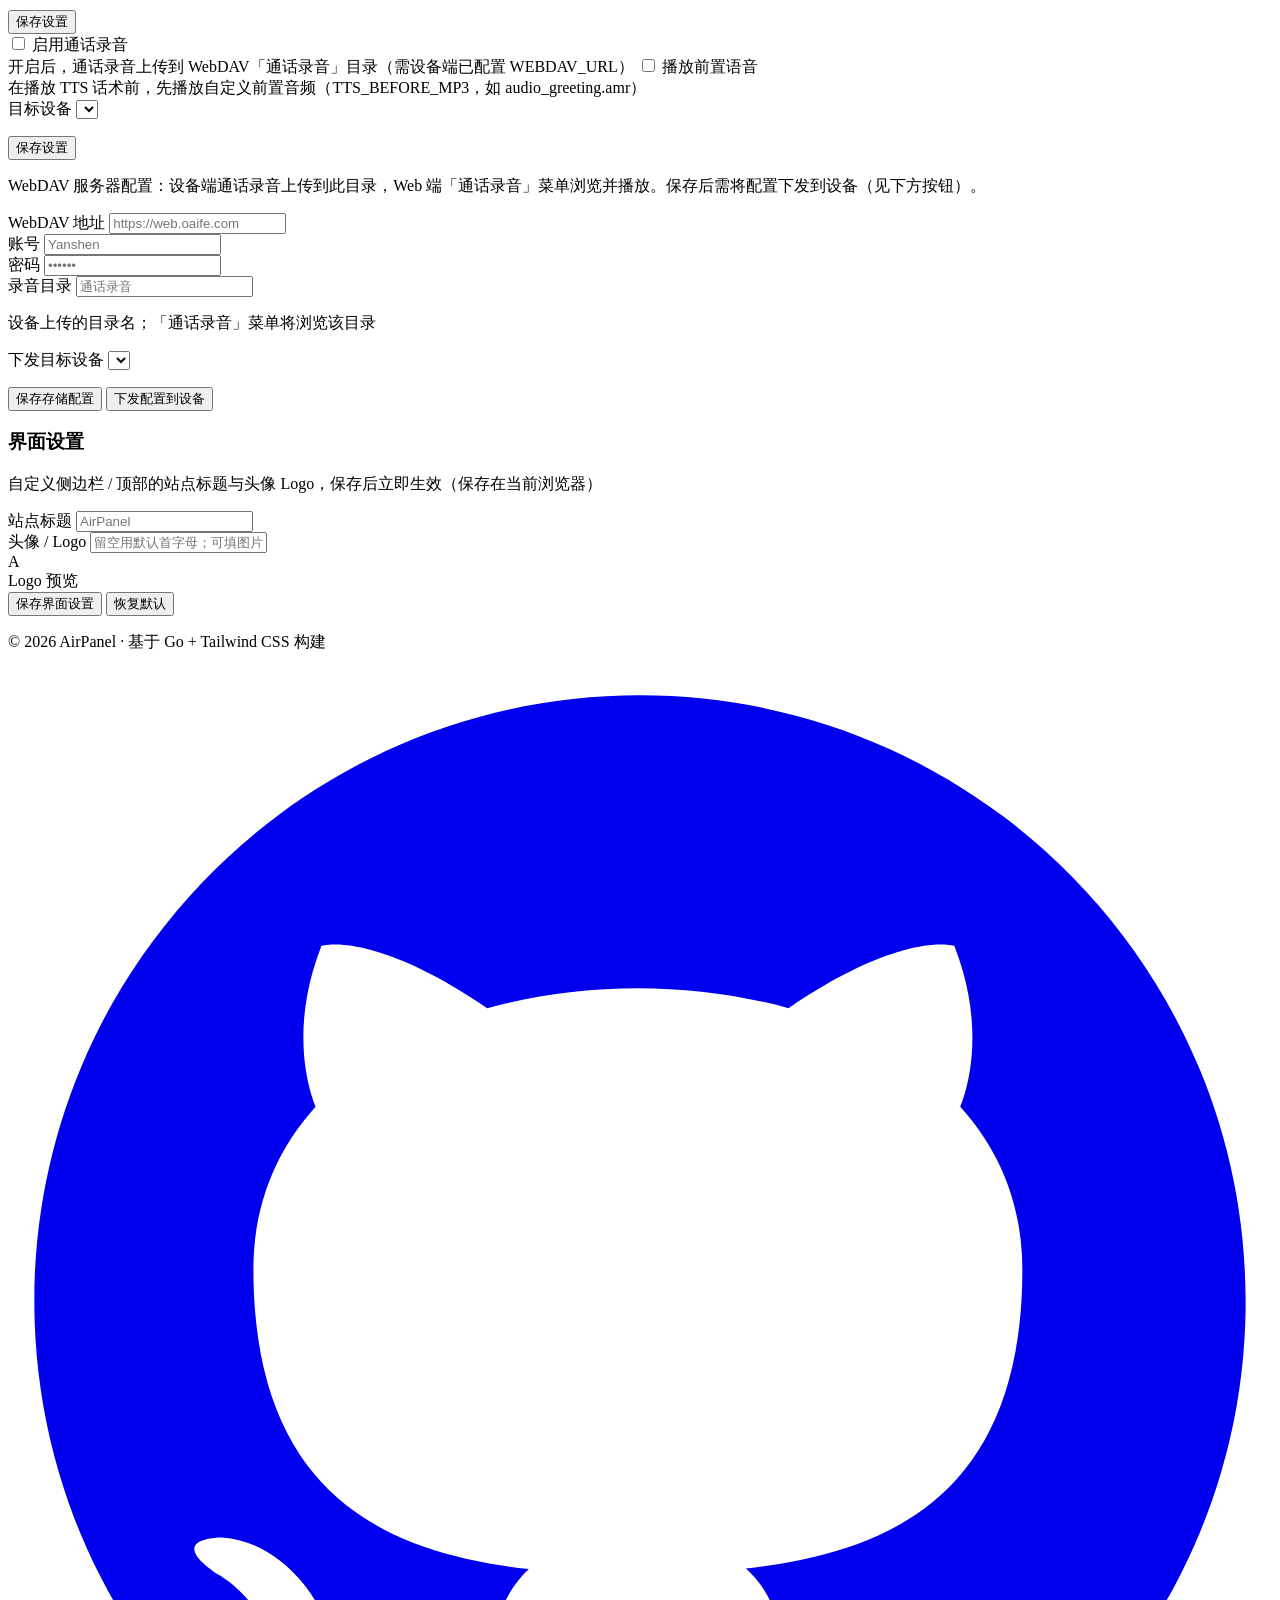
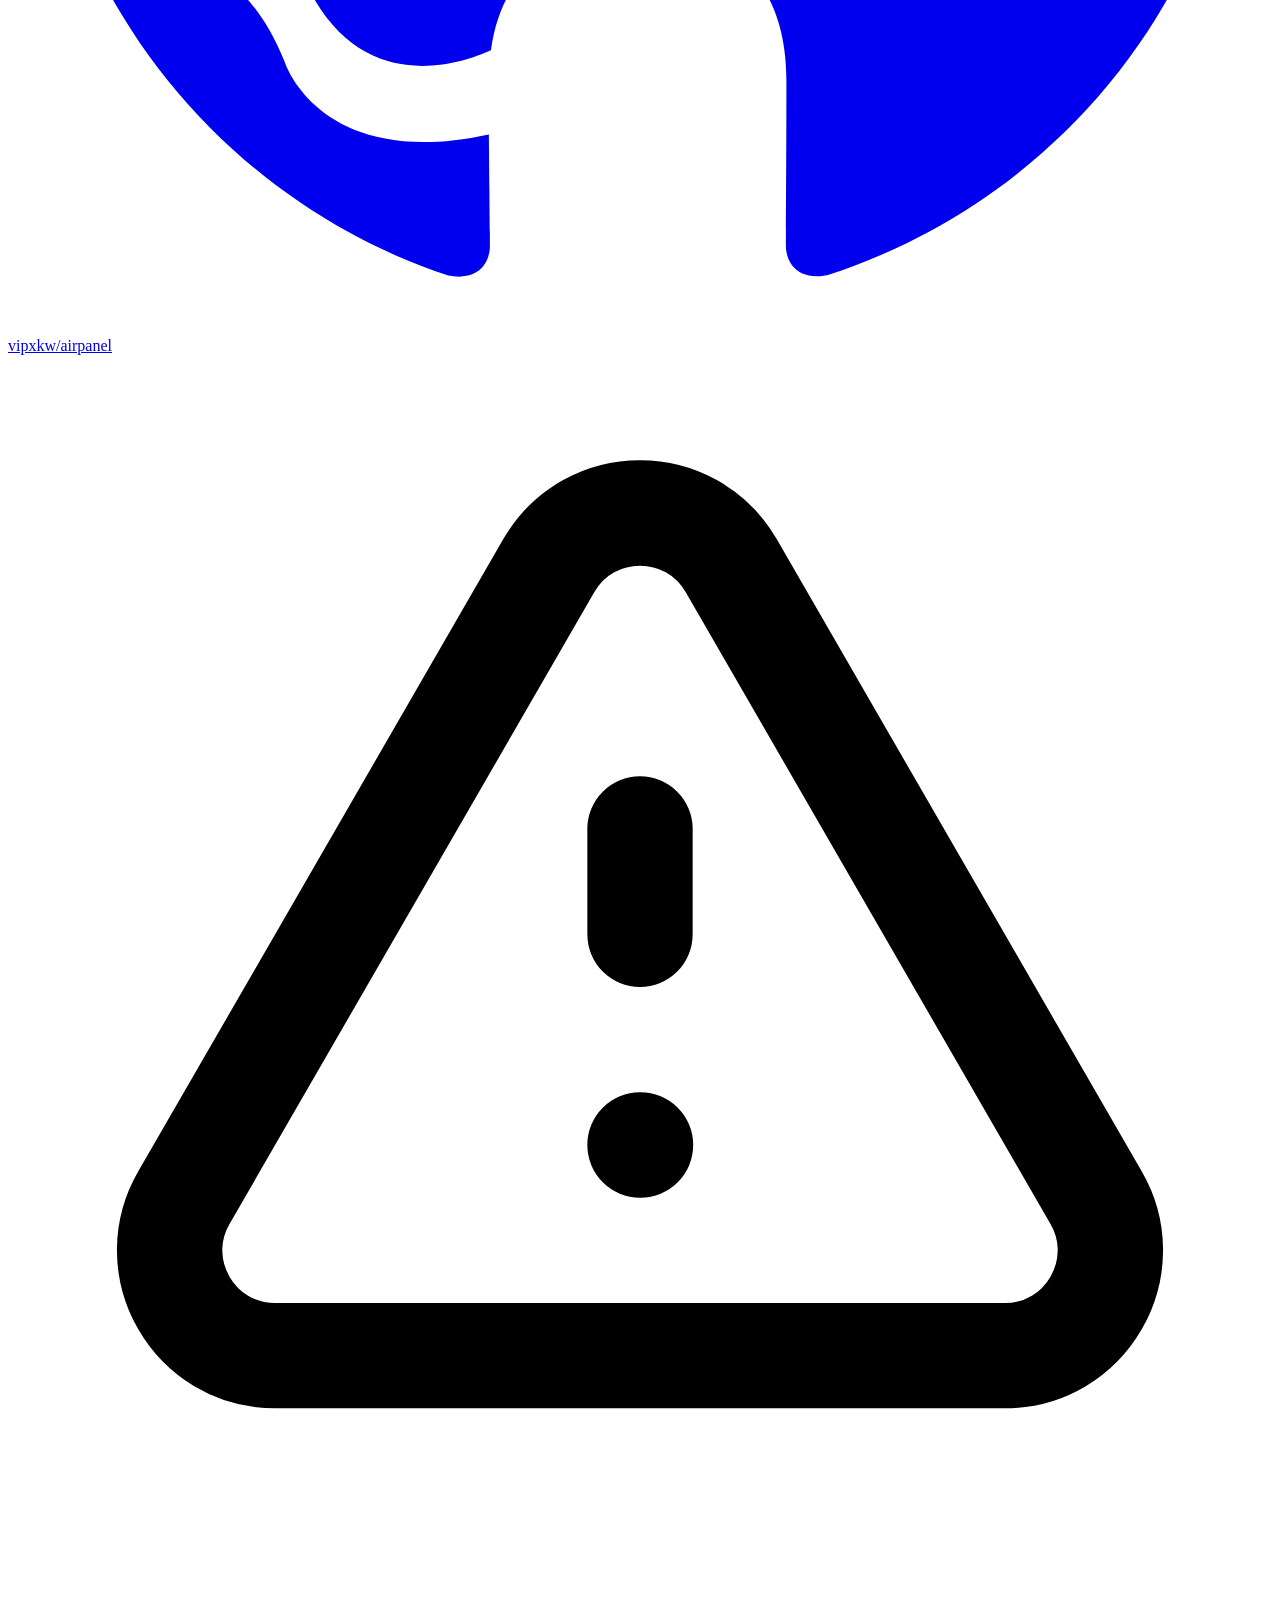
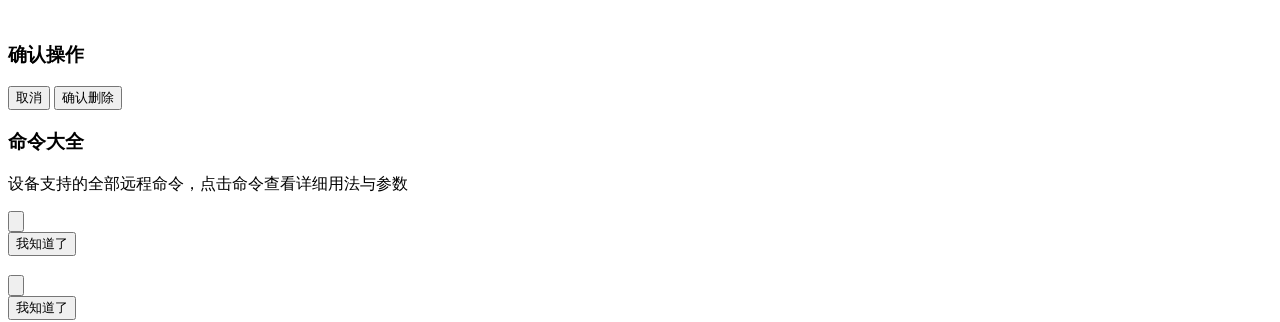
==== commit 489ce2b8: "feat(web): 恢复灯光控制-灯光切换(随保存设置一并下发), 录音改为自定义可点击播放控件+进度条" ====
--- a/server-go/static/index.html
+++ b/server-go/static/index.html
@@ -1047,6 +1047,55 @@
                   </div>
                 </div>
 
+                <!-- 灯光切换（手动下发，随保存设置一并执行） -->
+                <div class="border-t border-slate-100 pt-5 mt-5">
+                  <h3 class="font-semibold text-slate-900 mb-1">灯光切换</h3>
+                  <p class="text-xs text-slate-400 mb-3">手动切换设备 RGB 灯光，随下方「保存设置」一并下发</p>
+                  <div class="grid grid-cols-1 sm:grid-cols-2 gap-3">
+                    <div class="sm:col-span-2">
+                      <label class="label" for="set-led-imei">目标设备</label>
+                      <select id="set-led-imei" class="input"></select>
+                    </div>
+                    <div class="sm:col-span-2">
+                      <label class="label" for="set-led-action">动作</label>
+                      <select id="set-led-action" class="input">
+                        <option value="toggle">开/关切换</option>
+                        <option value="on">开灯</option>
+                        <option value="off">关灯</option>
+                        <option value="next">切换下一灯效</option>
+                        <option value="prev">切换上一灯效</option>
+                        <option value="set_mode">指定灯效模式</option>
+                        <option value="color">指定颜色</option>
+                        <option value="status">查询灯效状态</option>
+                      </select>
+                    </div>
+                    <div id="set-led-mode-wrap" class="hidden sm:col-span-2">
+                      <label class="label" for="set-led-mode">灯效模式</label>
+                      <select id="set-led-mode" class="input">
+                        <option value="1">1 · 黄灯常亮</option>
+                        <option value="2">2 · 霓虹呼吸渐变</option>
+                        <option value="3">3 · 青灯常亮</option>
+                        <option value="4">4 · 黄紫青循环</option>
+                        <option value="5">5 · 绿灯常亮</option>
+                        <option value="6">6 · 红绿蓝循环</option>
+                      </select>
+                    </div>
+                    <div id="set-led-color-wrap" class="hidden sm:col-span-2">
+                      <label class="label" for="set-led-color">颜色</label>
+                      <select id="set-led-color" class="input">
+                        <option value="red">🔴 红</option>
+                        <option value="green">🟢 绿</option>
+                        <option value="blue">🔵 蓝</option>
+                        <option value="yellow">🟡 黄</option>
+                        <option value="purple">🟣 紫</option>
+                        <option value="cyan">🩵 青</option>
+                        <option value="white">⚪ 白</option>
+                        <option value="off">熄灭</option>
+                      </select>
+                    </div>
+                  </div>
+                </div>
+
                 <p id="led-settings-msg" class="hidden text-sm"></p>
                 <button type="submit" class="btn btn-primary">保存设置</button>
               </form>
@@ -1289,6 +1338,6 @@
   </div>
 
   <script src="/js/api.js?v=20260830d"></script>
-  <script src="/js/app.js?v=20261020d"></script>
+  <script src="/js/app.js?v=20261020e"></script>
 </body>
 </html>
